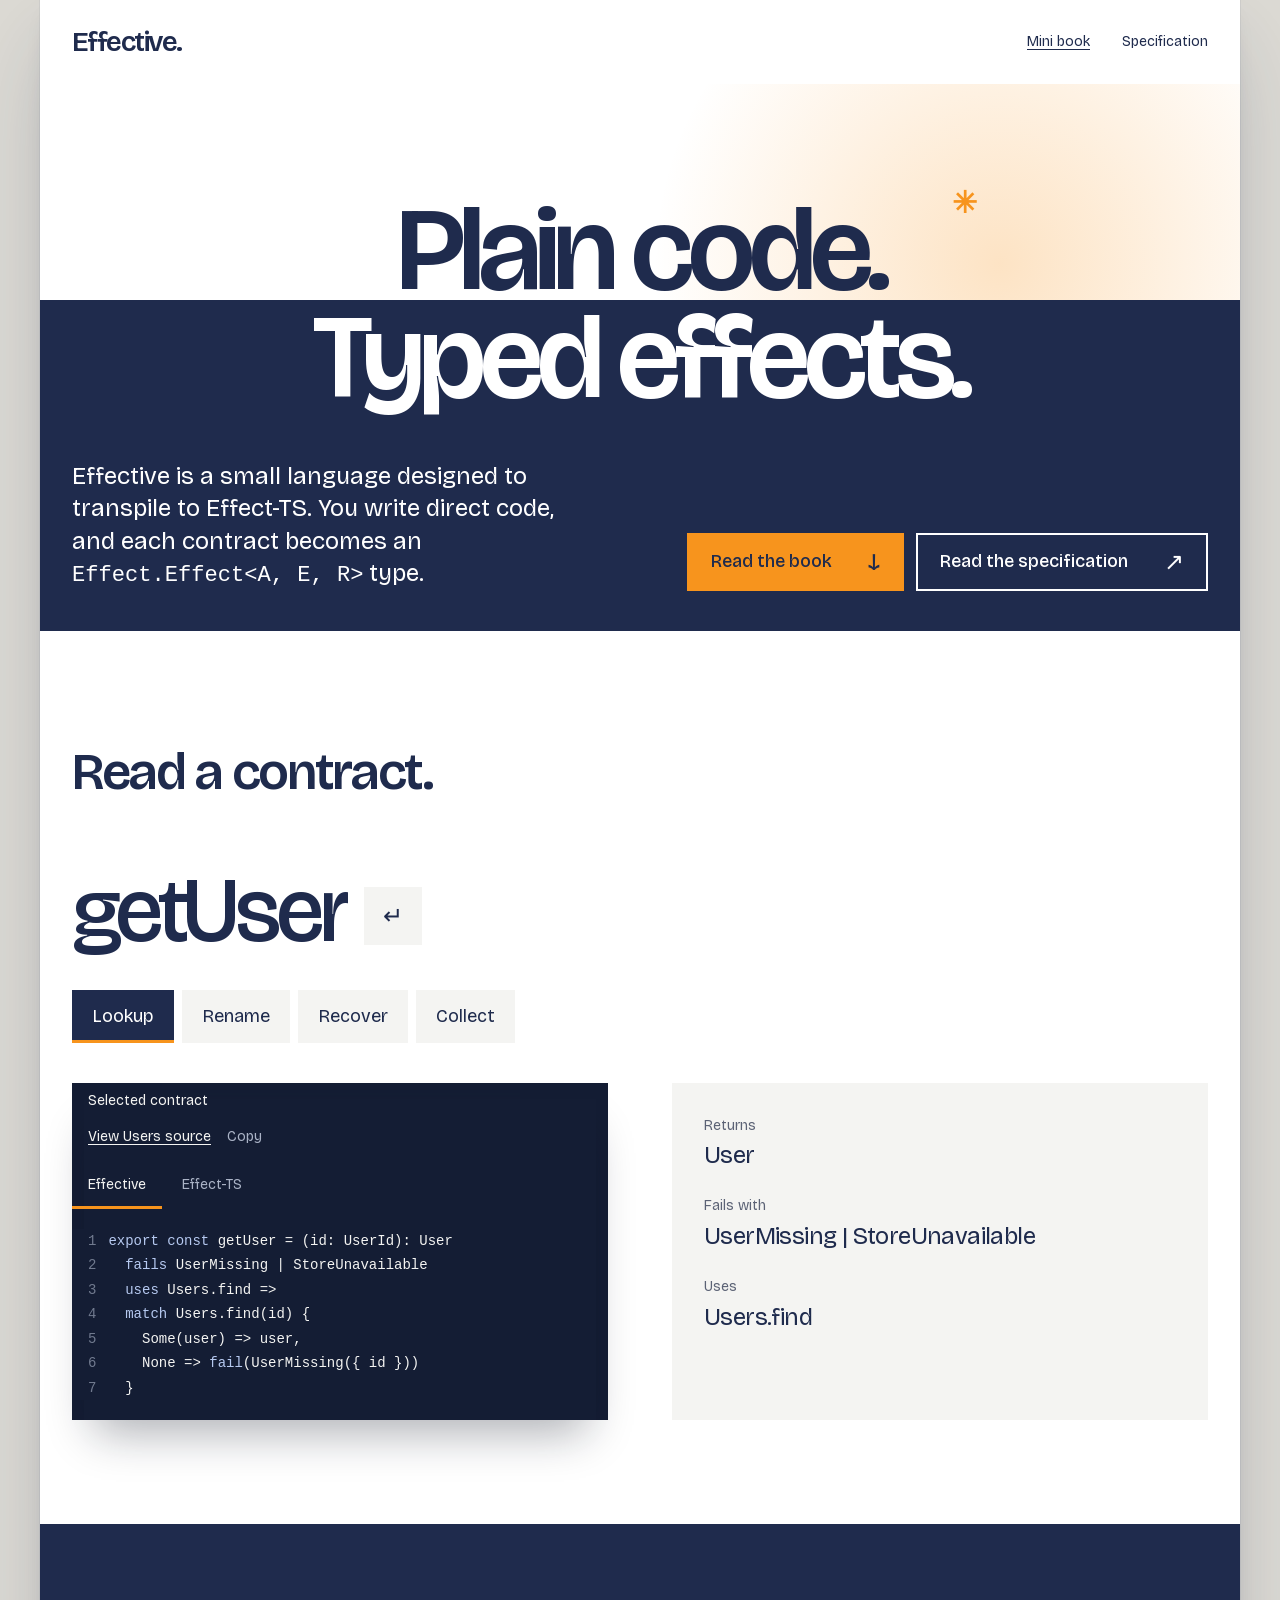
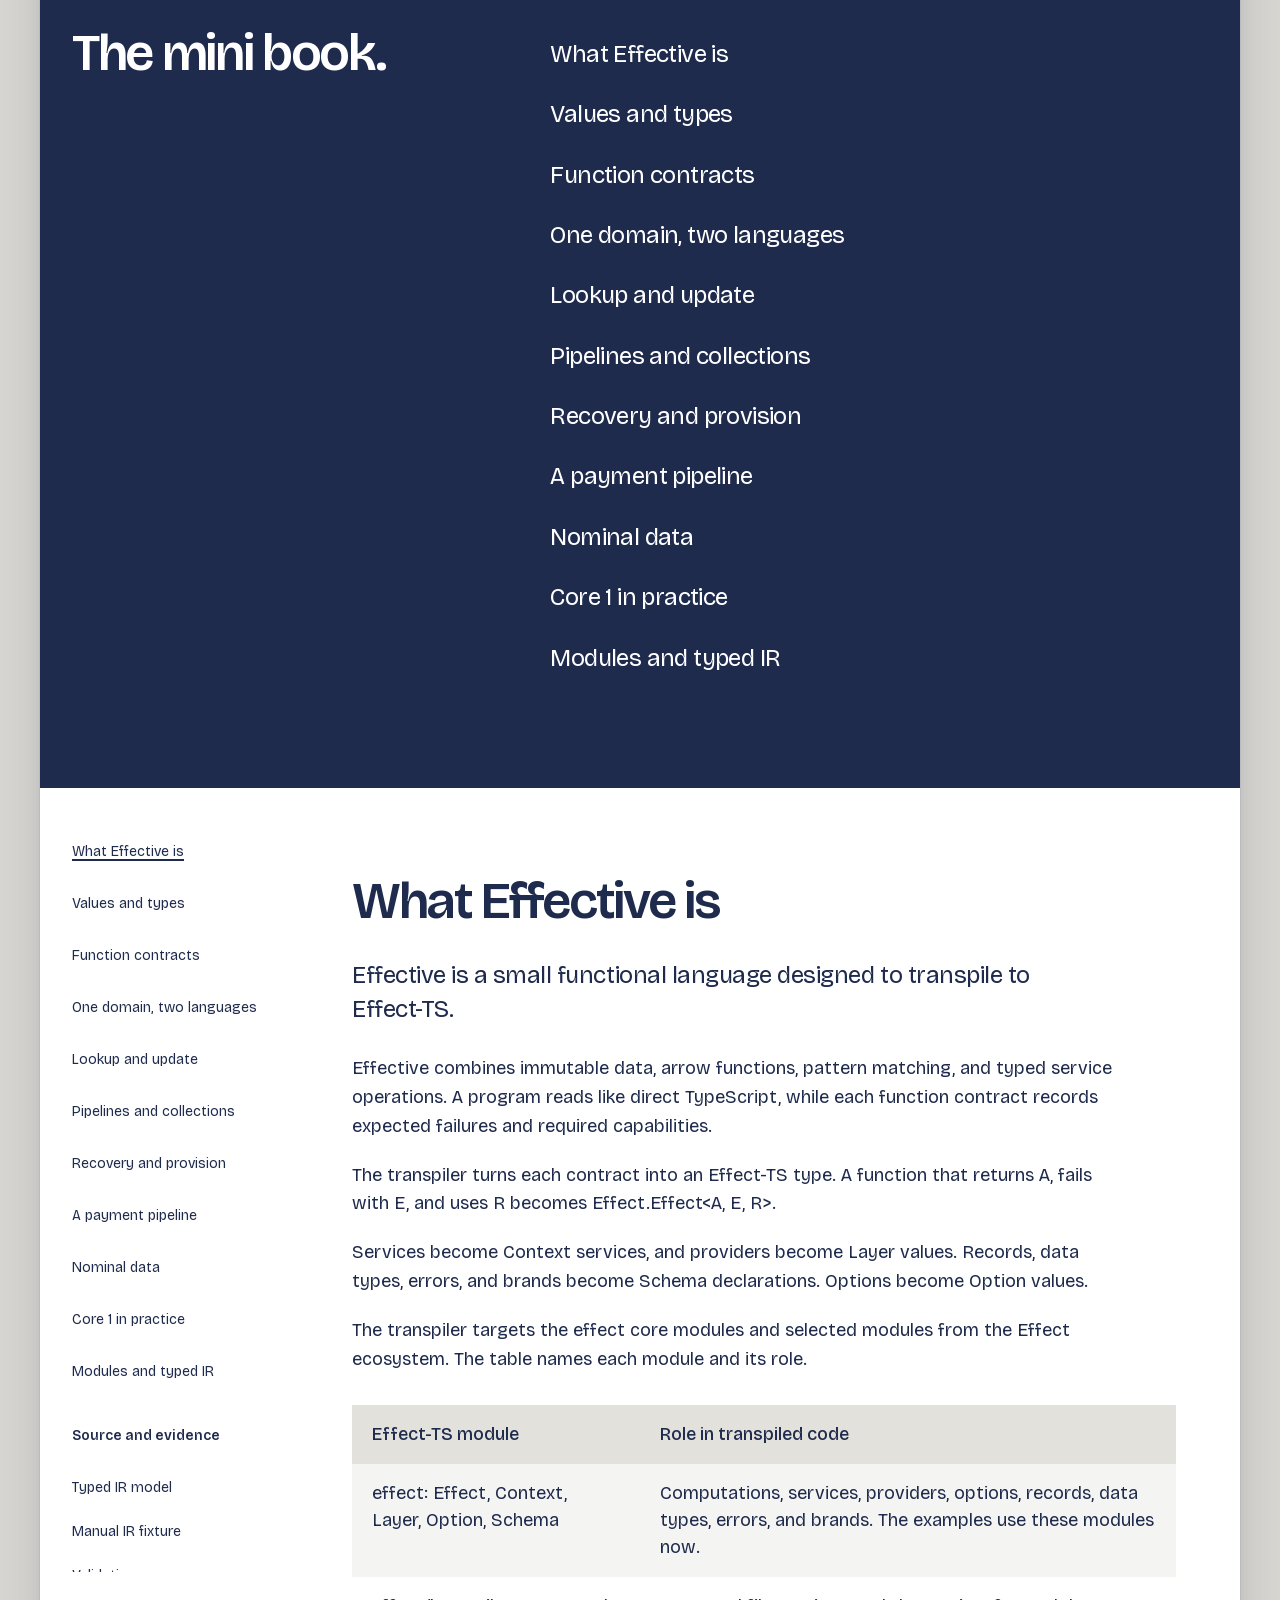
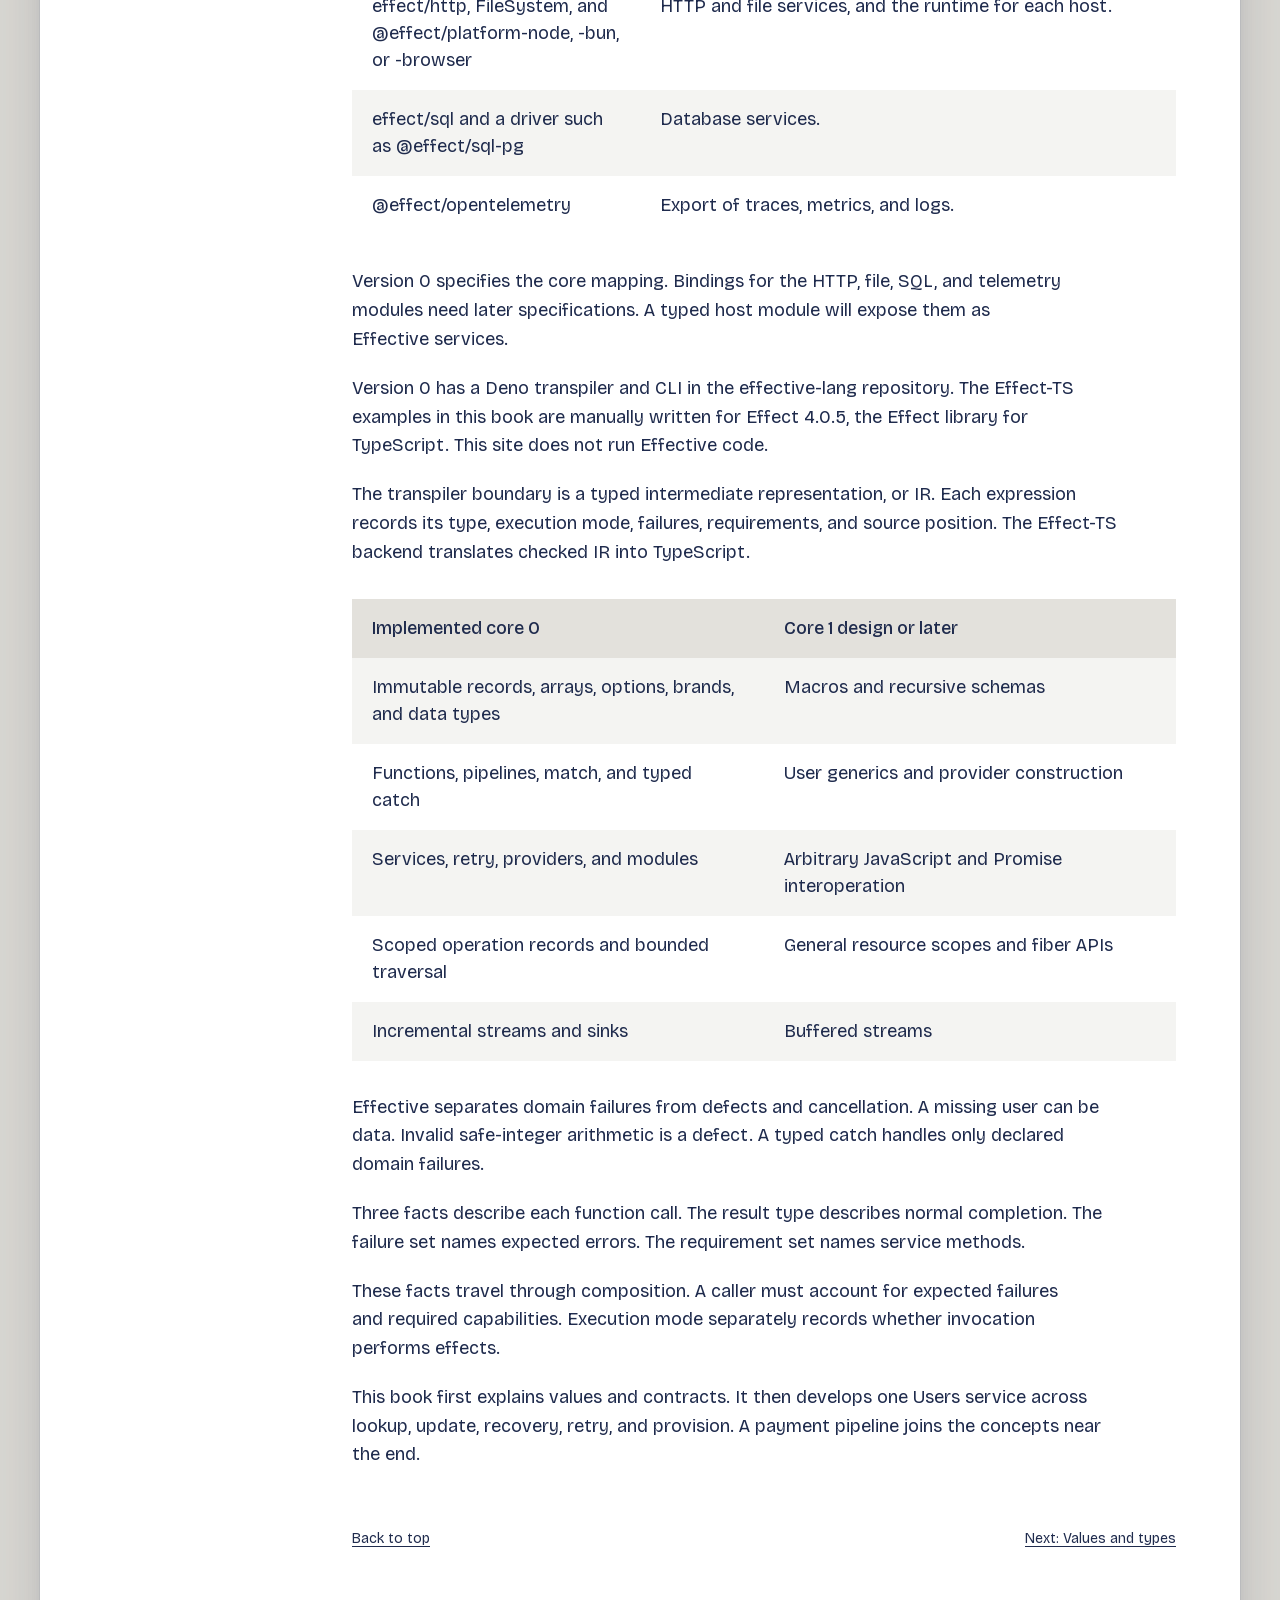
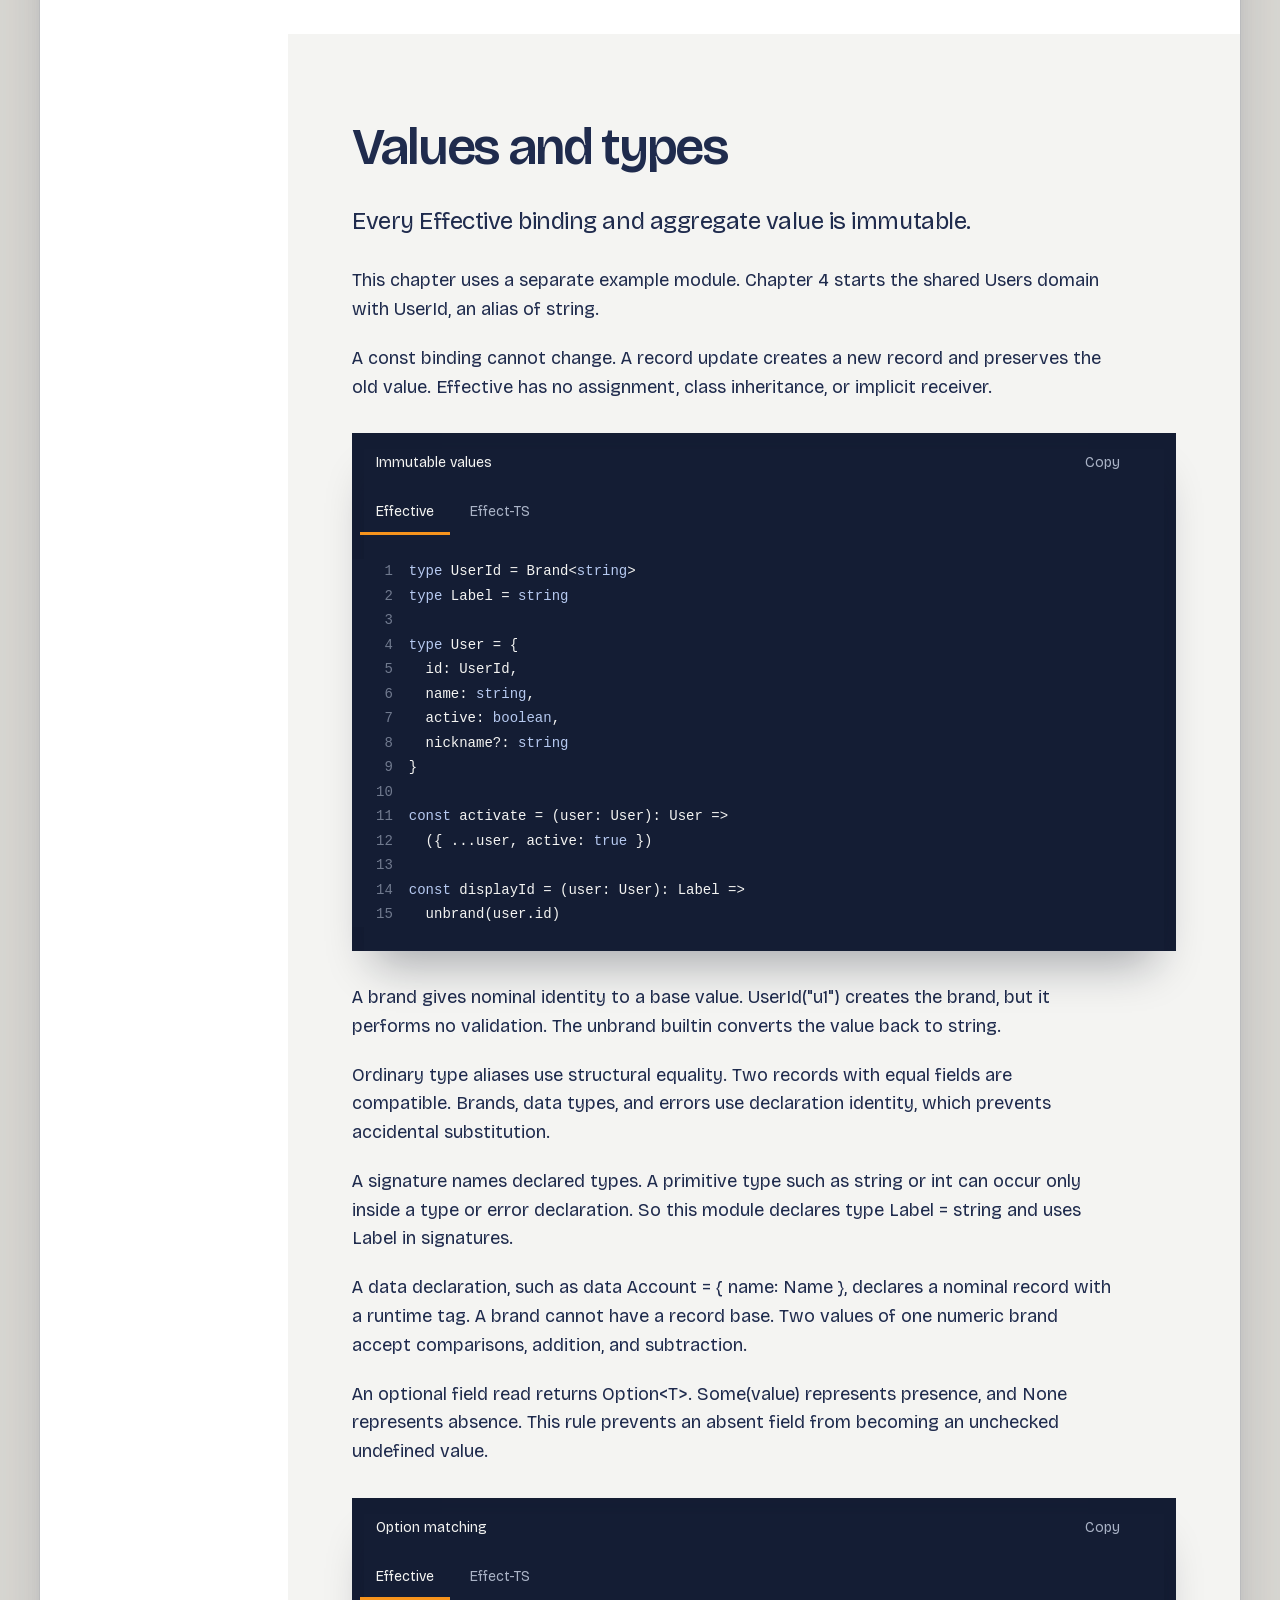
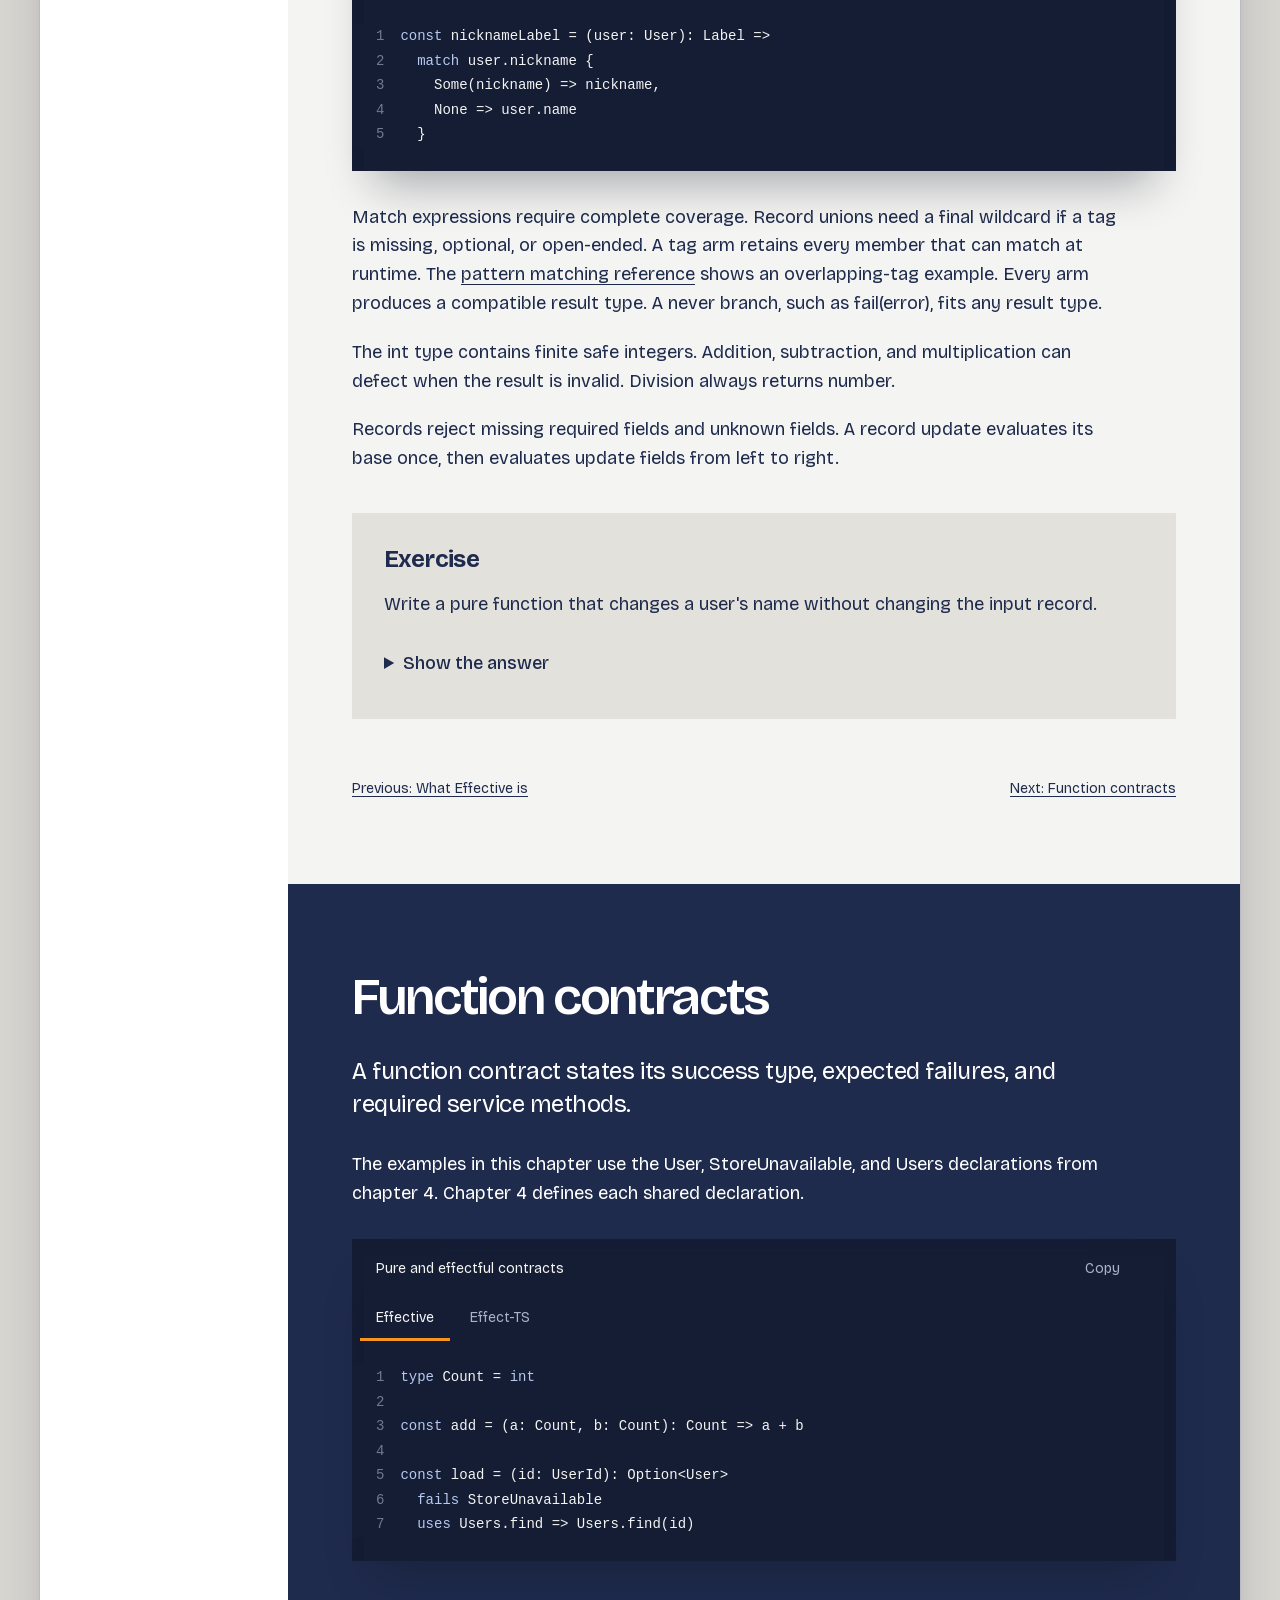
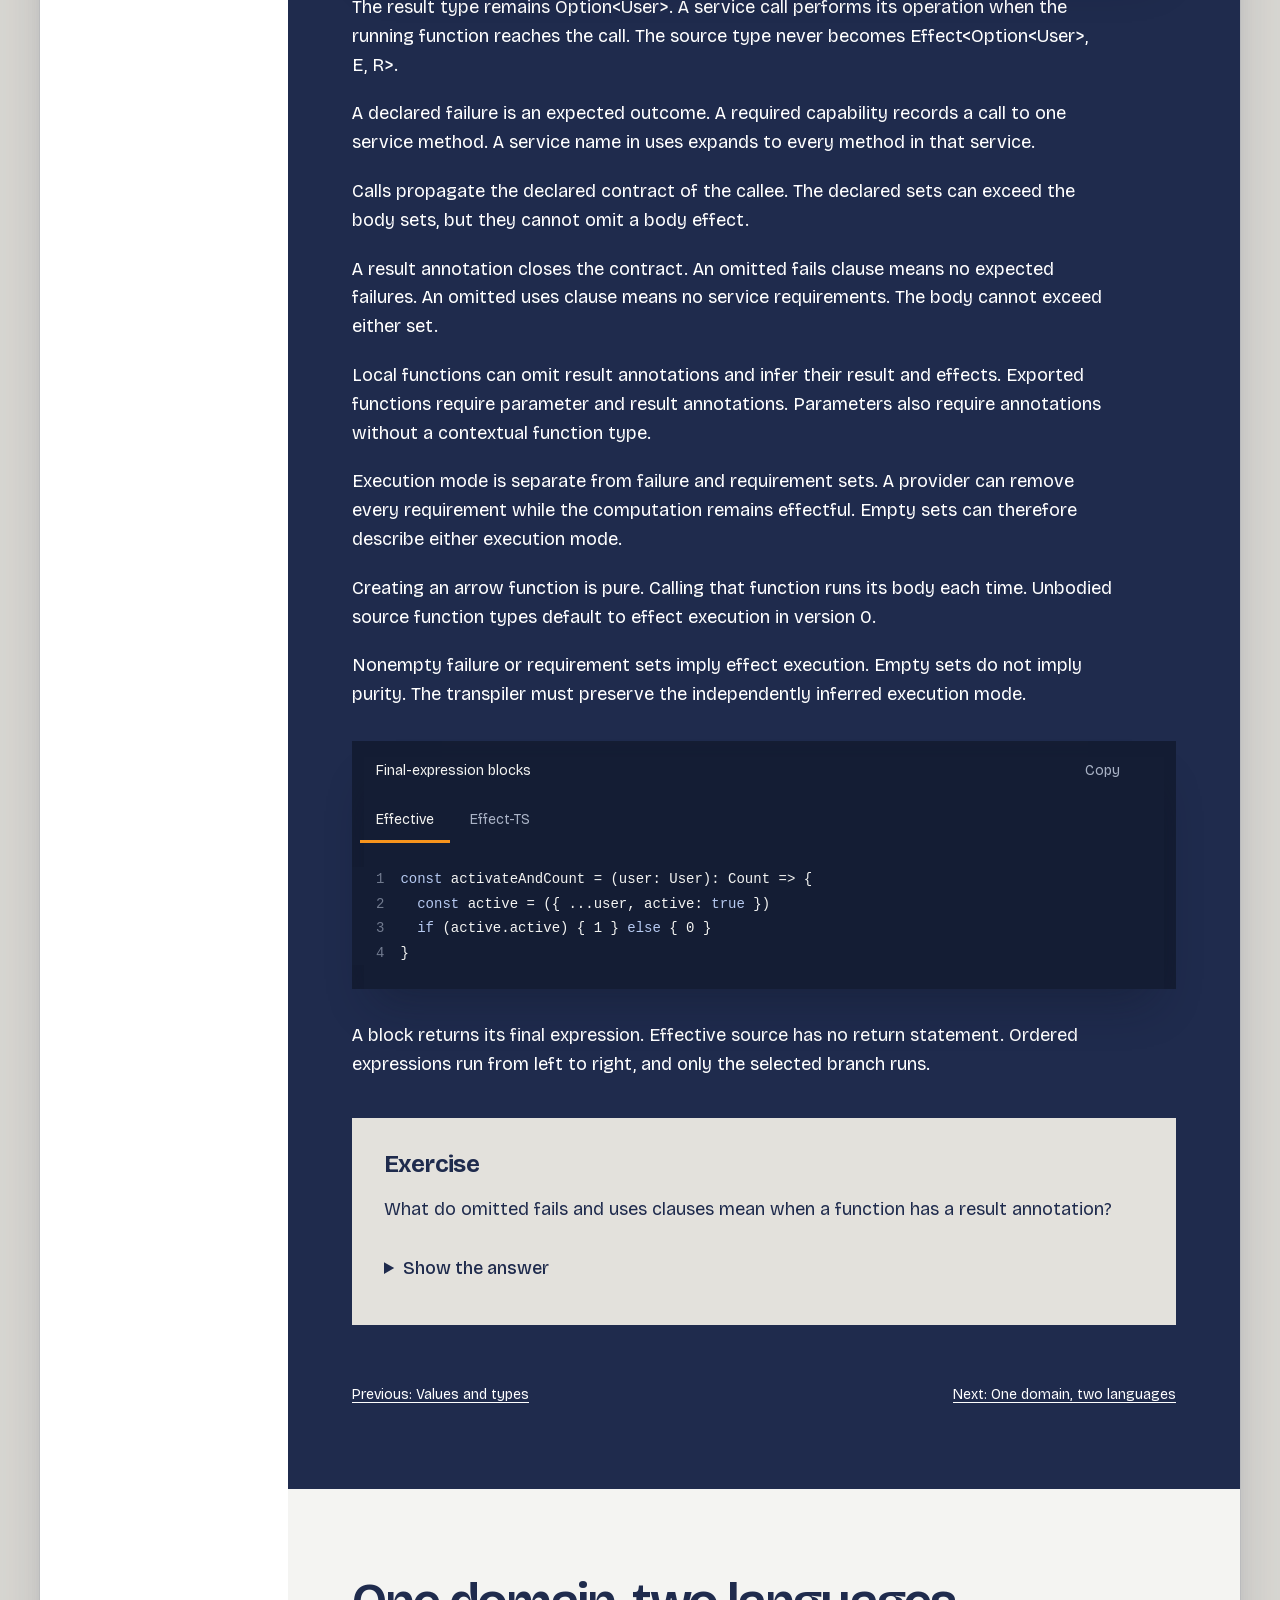
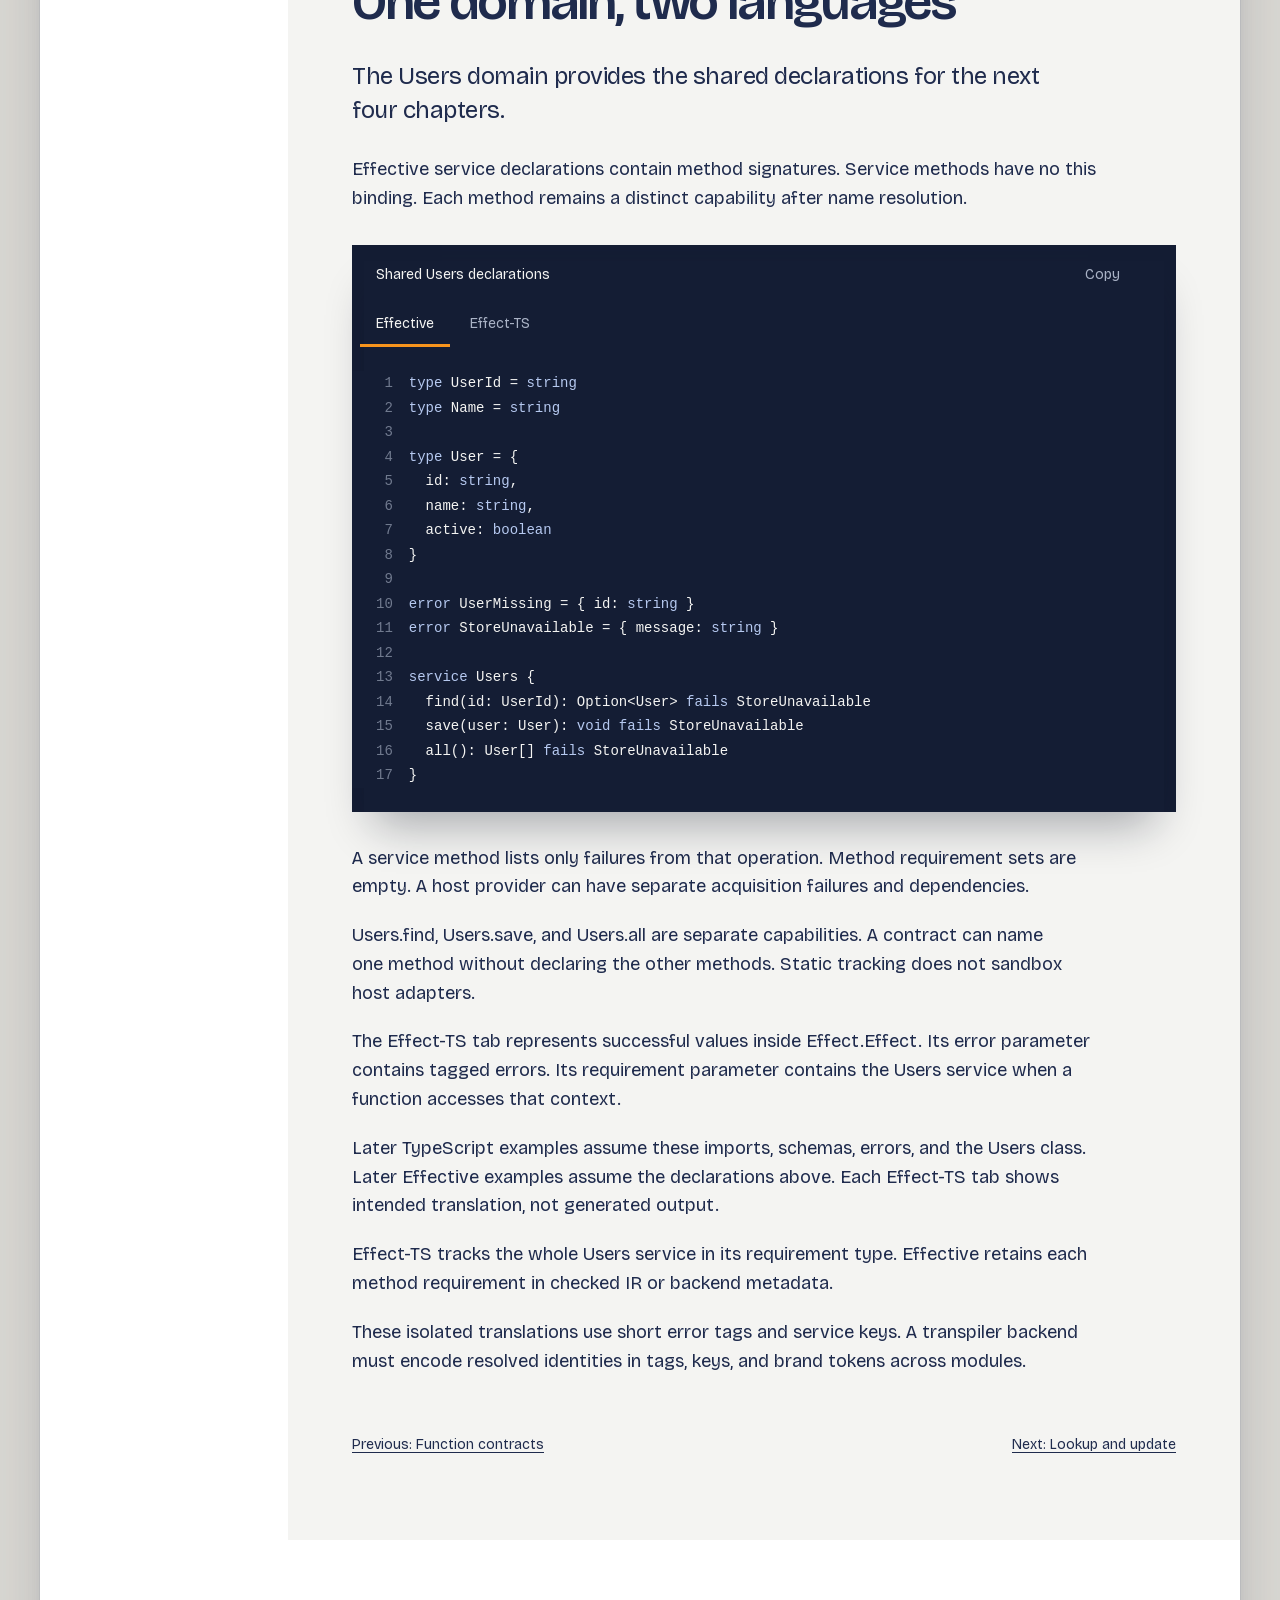
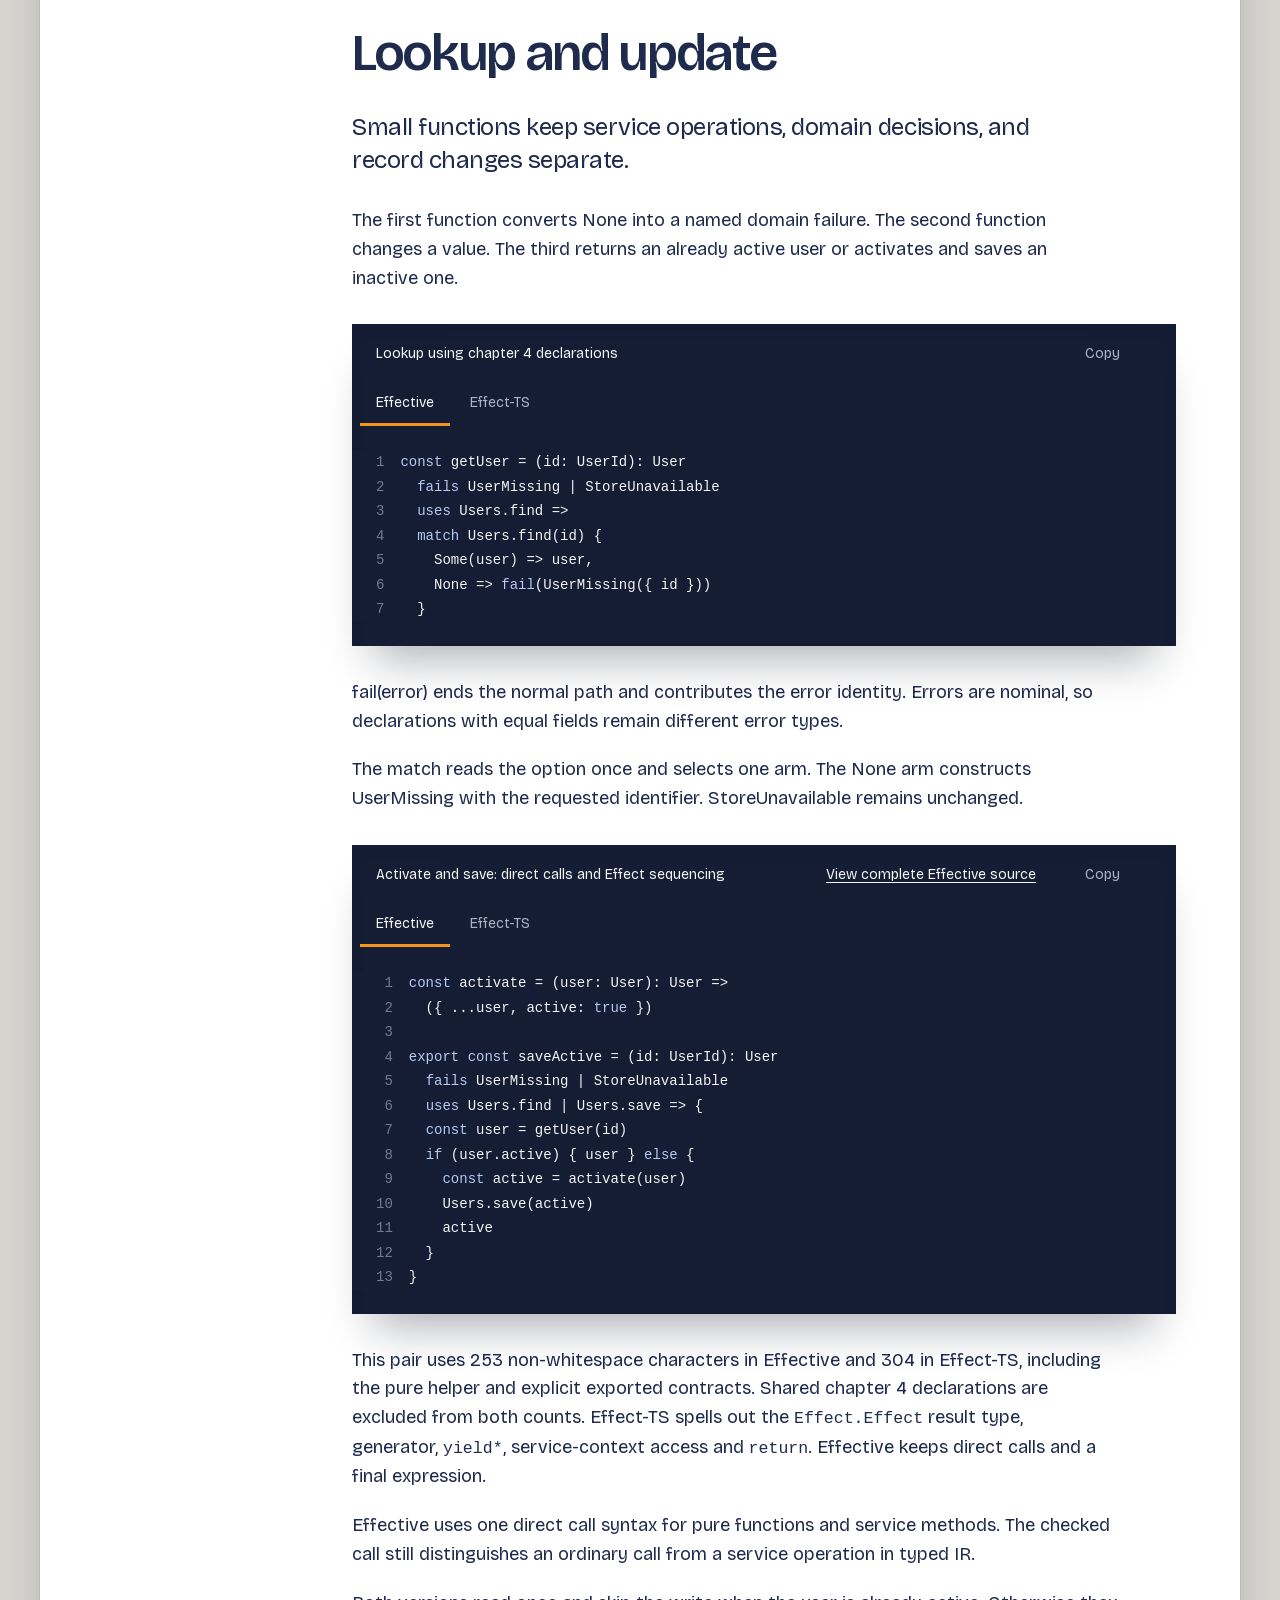
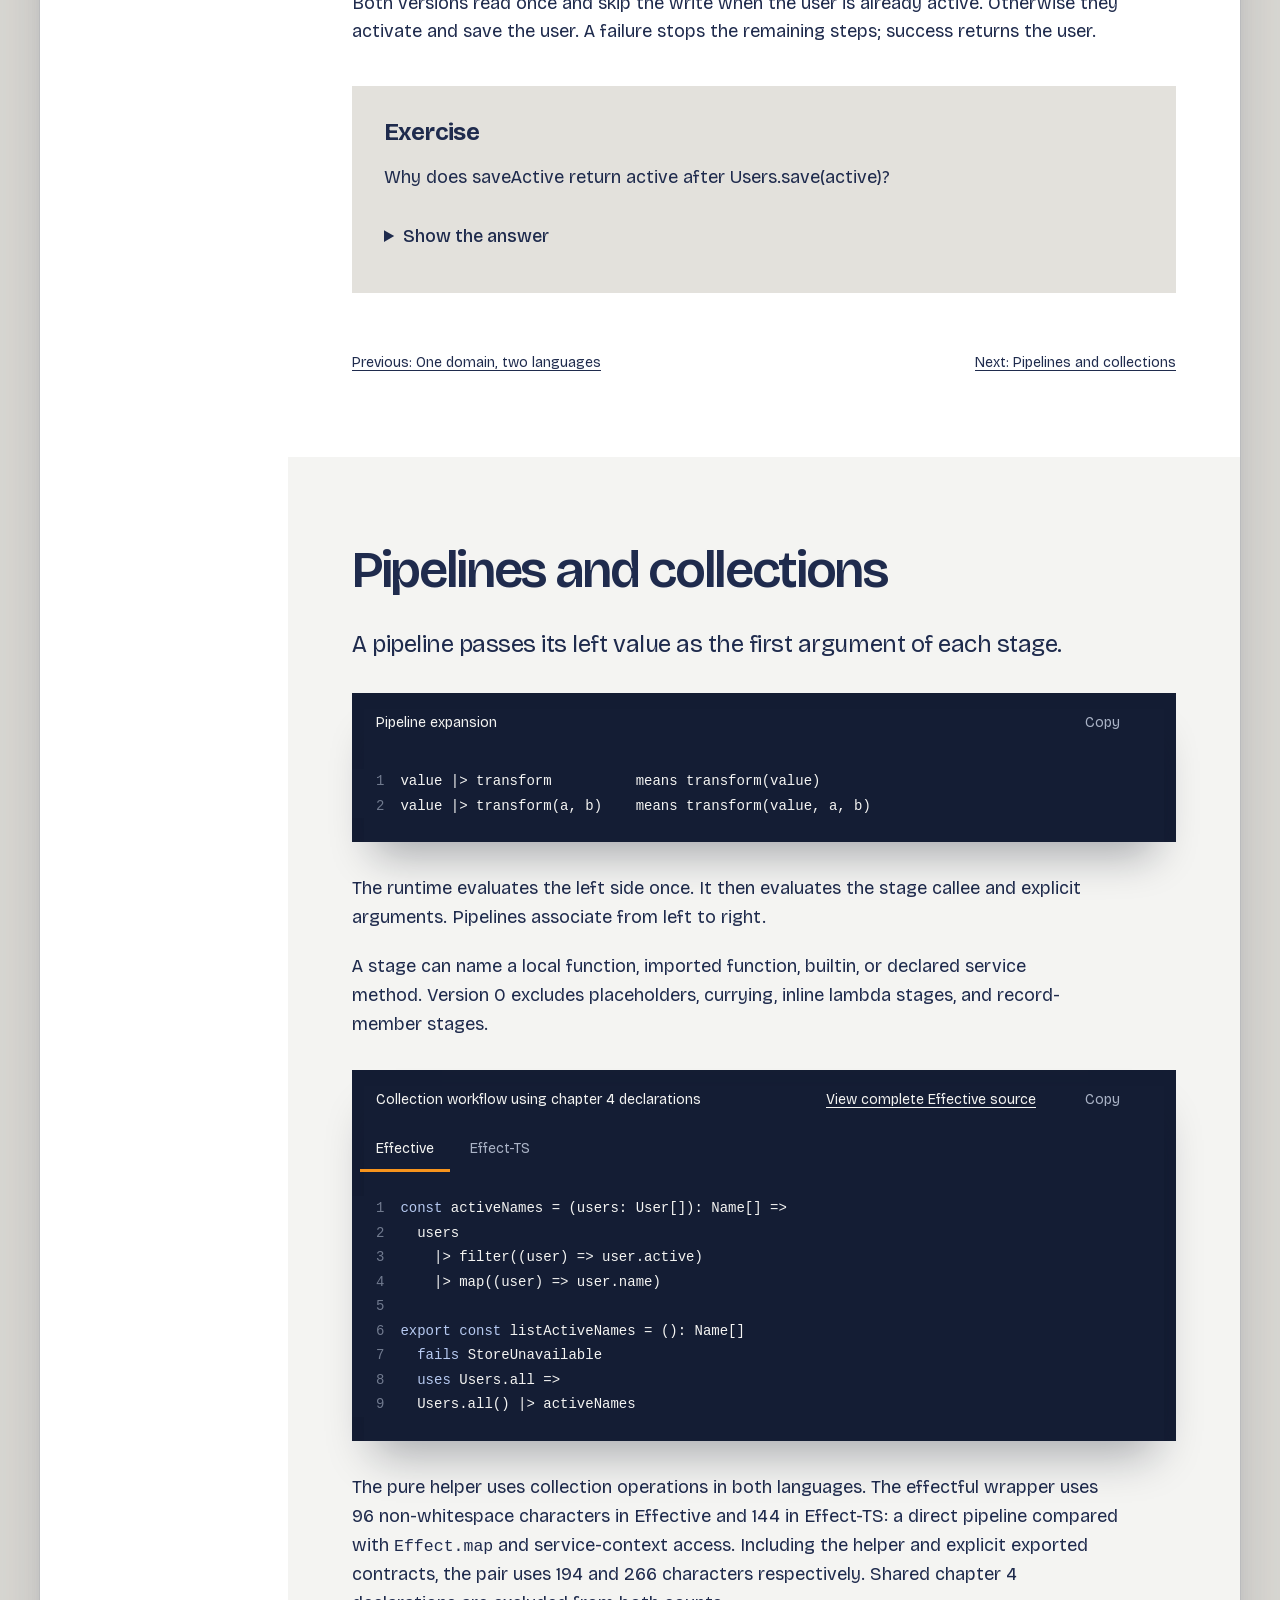
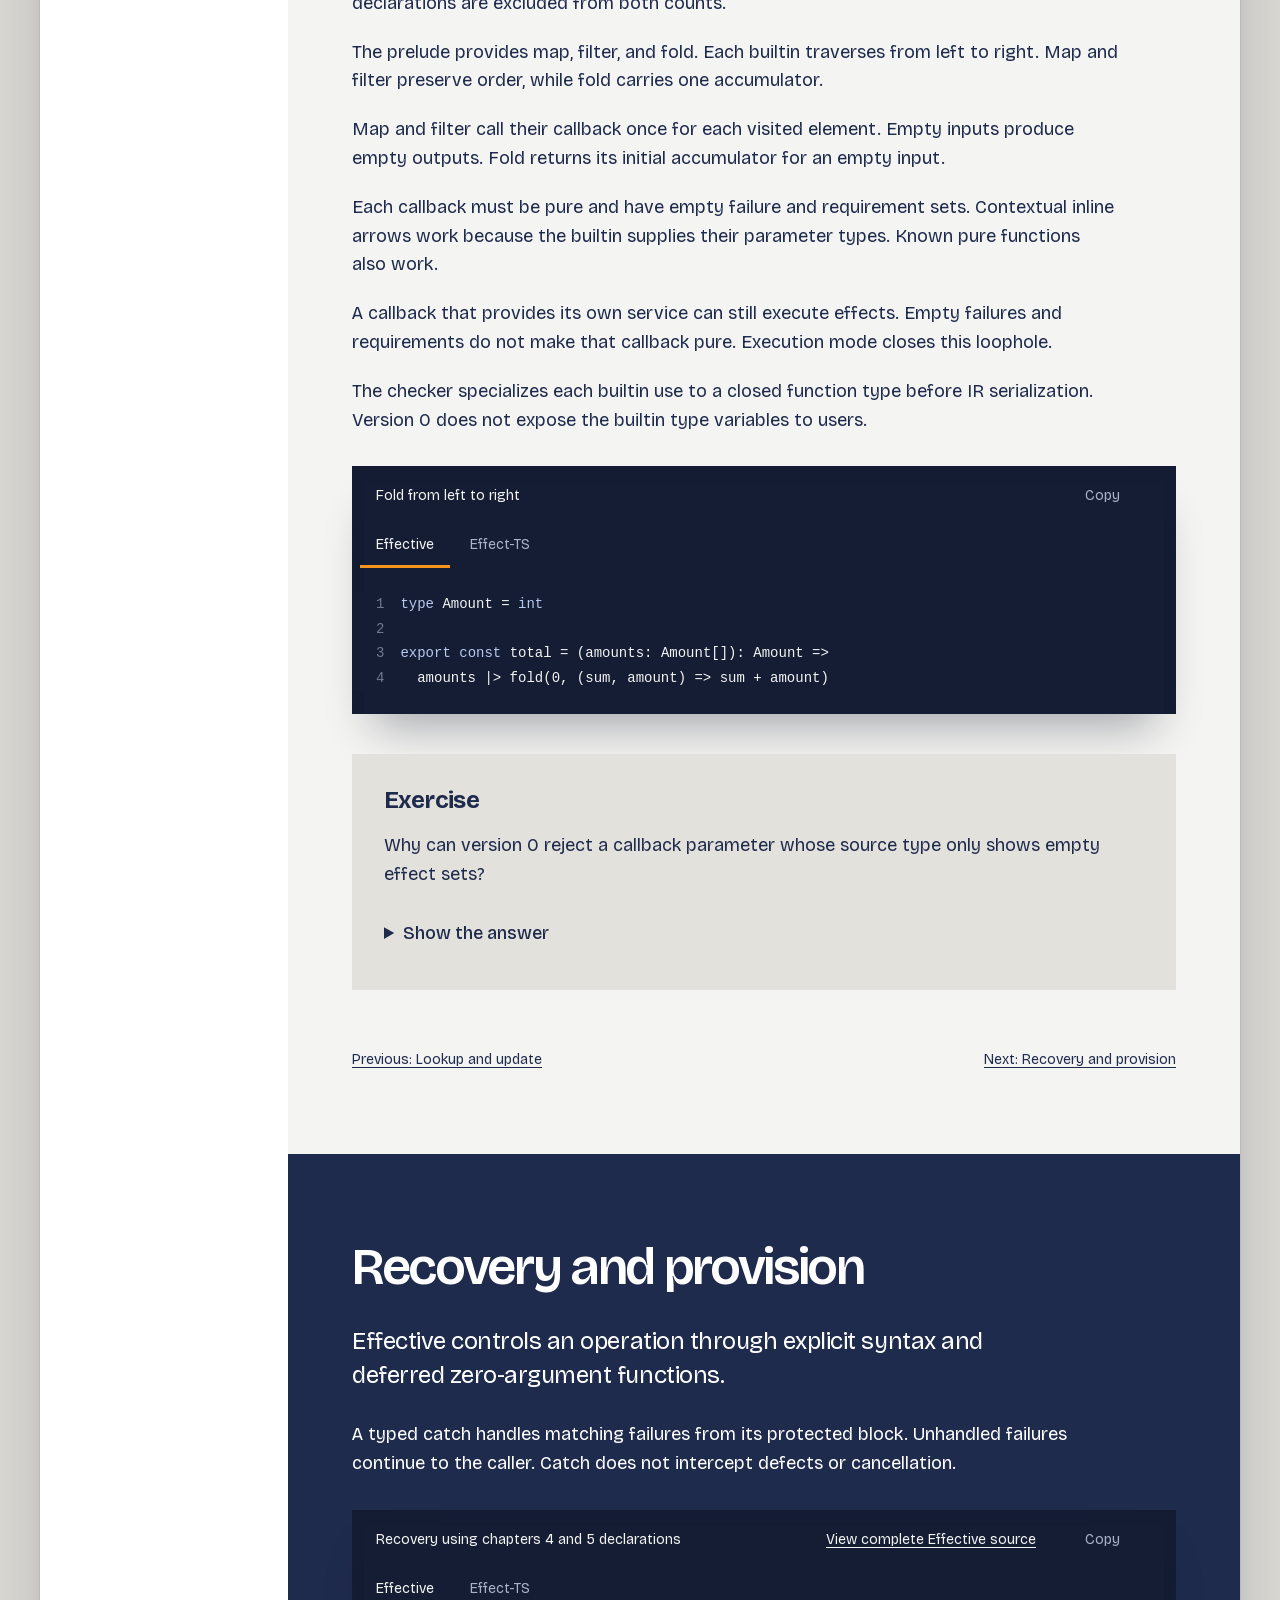
==== public/index.html @ ac832068 "Add the Nominal data chapter and the order lifecycle example The user asked for examples with nomina" ====
<!doctype html>
<html lang="en"><head><meta charset="utf-8"><meta name="viewport" content="width=device-width, initial-scale=1"><meta name="description" content="Effective is a small language designed to transpile to Effect-TS. Eleven chapters pair Effective source with its intended Effect-TS output."><title>Effective - Mini book</title><link rel="canonical" href="https://effective.timok.deno.net/"><meta property="og:site_name" content="Effective"><meta property="og:type" content="website"><meta property="og:title" content="Effective - Mini book"><meta property="og:description" content="Effective is a small language designed to transpile to Effect-TS. Eleven chapters pair Effective source with its intended Effect-TS output."><meta property="og:url" content="https://effective.timok.deno.net/"><meta property="og:image:width" content="1200"><meta property="og:image:height" content="630"><meta property="og:image:alt" content="Effective. Plain code. Typed effects. A small language designed to transpile to Effect-TS."><meta property="og:image" content="https://effective.timok.deno.net/og-image.png"><meta name="twitter:card" content="summary_large_image"><meta name="twitter:title" content="Effective - Mini book"><meta name="twitter:description" content="Effective is a small language designed to transpile to Effect-TS. Eleven chapters pair Effective source with its intended Effect-TS output."><meta name="twitter:image" content="https://effective.timok.deno.net/og-image.png"><meta name="twitter:image:alt" content="Effective. Plain code. Typed effects. A small language designed to transpile to Effect-TS."><script type="application/ld+json">{"@context":"https://schema.org","@graph":[{"@type":"WebSite","@id":"https://effective.timok.deno.net/#website","name":"Effective","url":"https://effective.timok.deno.net/","description":"Effective is a small language designed to transpile to Effect-TS. Eleven chapters pair Effective source with its intended Effect-TS output.","inLanguage":"en"},{"@type":"TechArticle","@id":"https://effective.timok.deno.net/#book","headline":"Effective mini book","name":"Effective - Mini book","description":"Effective is a small language designed to transpile to Effect-TS. Eleven chapters pair Effective source with its intended Effect-TS output.","url":"https://effective.timok.deno.net/","image":"https://effective.timok.deno.net/og-image.png","inLanguage":"en","isPartOf":{"@id":"https://effective.timok.deno.net/#website"}}]}</script><link rel="icon" href="data:,"><link rel="stylesheet" href="site.css?v=0.6.3"><script src="site.js?v=0.6.3" defer></script></head>
<body id="top" class="book-page"><a class="skip" href="#content">Skip to content</a>
<header class="topbar"><a class="brand" href="index.html">Effective<span class="brand-period" aria-hidden="true">.</span></a><nav class="toplinks" aria-label="Documents"><a href="index.html" aria-current="page">Mini book</a><a href="effective-spec.html">Specification</a></nav></header>
<main id="site-content"><section class="hero" aria-labelledby="hero-heading"><div class="hero-type"><h1 id="hero-heading"><span>Plain code.</span><span>Typed effects.</span><i class="hero-spark" aria-hidden="true">✳︎</i></h1></div><div class="hero-bottom"><p class="subtitle">Effective is a small language designed to transpile to Effect-TS. You write direct code, and each contract becomes an <code>Effect.Effect&lt;A, E, R&gt;</code> type.</p><div class="hero-actions"><a class="button primary-action" href="#orientation">Read the book <span aria-hidden="true">↓</span></a><a class="button secondary-action" href="effective-spec.html">Read the specification <span aria-hidden="true">↗</span></a></div></div></section><section class="showcase" id="contracts-explorer" aria-labelledby="explorer-heading"><h2 id="explorer-heading">Read a contract.</h2><form data-contract-explorer><div class="contract-controls" hidden><label class="visually-hidden" for="contract-function">Function name</label><div class="function-input"><input id="contract-function" name="function" value="getUser" list="function-names" autocomplete="off" spellcheck="false" aria-describedby="contract-message"><button type="submit" aria-label="Show function contract">↵</button></div><datalist id="function-names"><option value="getUser"></option><option value="rename"></option><option value="displayName"></option><option value="activeNames"></option></datalist><div class="function-choices" aria-label="Example functions"><button type="button" data-function="getUser" aria-pressed="true">Lookup</button><button type="button" data-function="rename" aria-pressed="false">Rename</button><button type="button" data-function="displayName" aria-pressed="false">Recover</button><button type="button" data-function="activeNames" aria-pressed="false">Collect</button></div></div><div class="contract-result"><span class="contract-signal" aria-hidden="true"></span><figure class="code contract-source" data-ui data-tabs data-check="explorer-getUser" data-check-requires="users-declarations"><figcaption>Selected contract <a href="effective-examples/users.eff">View Users source</a></figcaption><div class="code-panel" data-tab="Effective"><pre id="contract-source" tabindex="0"><code class="language-effective">export const getUser = (id: UserId): User
  fails UserMissing | StoreUnavailable
  uses Users.find =&gt;
  match Users.find(id) {
    Some(user) =&gt; user,
    None =&gt; fail(UserMissing({ id }))
  }</code></pre></div><div class="code-panel" data-tab="Effect-TS" data-check-id="explorer-getUser"><pre id="contract-effect" tabindex="0"><code class="language-typescript">const getUser = (id: UserId): Effect.Effect&lt;
  User,
  UserMissing | StoreUnavailable,
  Users
&gt; =&gt;
  Effect.flatMap(
    Users.use((users) =&gt; users.find(id)),
    (found) =&gt; Option.match(found, {
      onNone: () =&gt; Effect.fail(new UserMissing({ id })),
      onSome: (user) =&gt; Effect.succeed(user)
    })
  )</code></pre></div></figure><div class="contract-reading" aria-live="polite" aria-atomic="true"><dl><div><dt>Returns</dt><dd id="contract-success">User</dd></div><div><dt>Fails with</dt><dd id="contract-failures">UserMissing | StoreUnavailable</dd></div><div><dt>Uses</dt><dd id="contract-uses">Users.find</dd></div></dl></div></div><p id="contract-message" role="status"></p></form></section><section class="book-index" id="book" aria-labelledby="book-heading"><h2 id="book-heading">The mini book.</h2><nav class="chapter-index" aria-label="Book chapters"><a href="#orientation">What Effective is</a><a href="#values">Values and types</a><a href="#contracts">Function contracts</a><a href="#users-foundation">One domain, two languages</a><a href="#lookup-update">Lookup and update</a><a href="#pipelines-collections">Pipelines and collections</a><a href="#control">Recovery and provision</a><a href="#payment">A payment pipeline</a><a href="#nominal-data">Nominal data</a><a href="#core1-showcase">Core 1 in practice</a><a href="#modules-reference">Modules and typed IR</a></nav></section><div class="layout" id="reader"><details class="contents-menu"><summary>Chapters</summary><nav class="contents mobile-contents" aria-label="Mobile contents"><ol><li><a href="#orientation">What Effective is</a></li><li><a href="#values">Values and types</a></li><li><a href="#contracts">Function contracts</a></li><li><a href="#users-foundation">One domain, two languages</a></li><li><a href="#lookup-update">Lookup and update</a></li><li><a href="#pipelines-collections">Pipelines and collections</a></li><li><a href="#control">Recovery and provision</a></li><li><a href="#payment">A payment pipeline</a></li><li><a href="#nominal-data">Nominal data</a></li><li><a href="#core1-showcase">Core 1 in practice</a></li><li><a href="#modules-reference">Modules and typed IR</a></li></ol><p class="contents-title resources-title">Source and evidence</p><a class="resource" href="typed-ir.ts">Typed IR model</a><a class="resource" href="log.ir.json">Manual IR fixture</a><a class="resource" href="effective-validation.txt">Validation scope</a><a class="resource" href="effective-examples/users.eff">Users example</a><a class="resource" href="effective-examples/pay.eff">Payment example</a><a class="resource" href="effective-examples/core1.eff">Core 1 example</a><a class="resource" href="effective-examples/main.eff">Application boundary</a></nav></details><nav class="contents" aria-label="Contents"><ol><li><a href="#orientation">What Effective is</a></li><li><a href="#values">Values and types</a></li><li><a href="#contracts">Function contracts</a></li><li><a href="#users-foundation">One domain, two languages</a></li><li><a href="#lookup-update">Lookup and update</a></li><li><a href="#pipelines-collections">Pipelines and collections</a></li><li><a href="#control">Recovery and provision</a></li><li><a href="#payment">A payment pipeline</a></li><li><a href="#nominal-data">Nominal data</a></li><li><a href="#core1-showcase">Core 1 in practice</a></li><li><a href="#modules-reference">Modules and typed IR</a></li></ol><p class="contents-title resources-title">Source and evidence</p><a class="resource" href="typed-ir.ts">Typed IR model</a><a class="resource" href="log.ir.json">Manual IR fixture</a><a class="resource" href="effective-validation.txt">Validation scope</a><a class="resource" href="effective-examples/users.eff">Users example</a><a class="resource" href="effective-examples/pay.eff">Payment example</a><a class="resource" href="effective-examples/core1.eff">Core 1 example</a><a class="resource" href="effective-examples/main.eff">Application boundary</a></nav>
<article class="main" id="content"><section class="section" id="orientation" aria-labelledby="heading-orientation"><h2 id="heading-orientation">What Effective is</h2><p class="lead">Effective is a small functional language designed to transpile to Effect-TS.</p><p>Effective combines immutable data, arrow functions, pattern matching, and typed service operations. A program reads like direct TypeScript, while each function contract records expected failures and required capabilities.</p>
<p>The transpiler turns each contract into an Effect-TS type. A function that returns A, fails with E, and uses R becomes Effect.Effect&lt;A, E, R&gt;.</p>
<p>Services become Context services, and providers become Layer values. Records, data types, errors, and brands become Schema declarations. Options become Option values.</p>
<p>The transpiler targets the effect core modules and selected modules from the Effect ecosystem. The table names each module and its role.</p>
<div class="table-wrap"><table><thead><tr><th scope="col">Effect-TS module</th><th scope="col">Role in transpiled code</th></tr></thead><tbody><tr><td>effect: Effect, Context, Layer, Option, Schema</td><td>Computations, services, providers, options, records, data types, errors, and brands. The examples use these modules now.</td></tr><tr><td>effect/http, FileSystem, and @effect/platform-node, -bun, or -browser</td><td>HTTP and file services, and the runtime for each host.</td></tr><tr><td>effect/sql and a driver such as @effect/sql-pg</td><td>Database services.</td></tr><tr><td>@effect/opentelemetry</td><td>Export of traces, metrics, and logs.</td></tr></tbody></table></div>
<p>Version 0 specifies the core mapping. Bindings for the HTTP, file, SQL, and telemetry modules need later specifications. A typed host module will expose them as Effective services.</p>
<p>Version 0 has a Deno transpiler and CLI in the effective-lang repository. The Effect-TS examples in this book are manually written for Effect 4.0.5, the Effect library for TypeScript. This site does not run Effective code.</p>
<p>The transpiler boundary is a typed intermediate representation, or IR. Each expression records its type, execution mode, failures, requirements, and source position. The Effect-TS backend translates checked IR into TypeScript.</p>
<div class="table-wrap"><table class="peers"><thead><tr><th scope="col">Implemented core 0</th><th scope="col">Core 1 design or later</th></tr></thead><tbody><tr><td>Immutable records, arrays, options, brands, and data types</td><td>Macros and recursive schemas</td></tr><tr><td>Functions, pipelines, match, and typed catch</td><td>User generics and provider construction</td></tr><tr><td>Services, retry, providers, and modules</td><td>Arbitrary JavaScript and Promise interoperation</td></tr><tr><td>Scoped operation records and bounded traversal</td><td>General resource scopes and fiber APIs</td></tr><tr><td>Incremental streams and sinks</td><td>Buffered streams</td></tr></tbody></table></div>
<p>Effective separates domain failures from defects and cancellation. A missing user can be data. Invalid safe-integer arithmetic is a defect. A typed catch handles only declared domain failures.</p>
<p>Three facts describe each function call. The result type describes normal completion. The failure set names expected errors. The requirement set names service methods.</p>
<p>These facts travel through composition. A caller must account for expected failures and required capabilities. Execution mode separately records whether invocation performs effects.</p>
<p>This book first explains values and contracts. It then develops one Users service across lookup, update, recovery, retry, and provision. A payment pipeline joins the concepts near the end.</p><nav class="section-nav" aria-label="Navigation for section 1"><a href="#top">Back to top</a><a href="#values">Next: Values and types</a></nav></section><section class="section" id="values" aria-labelledby="heading-values"><h2 id="heading-values">Values and types</h2><p class="lead">Every Effective binding and aggregate value is immutable.</p><p>This chapter uses a separate example module. Chapter 4 starts the shared Users domain with UserId, an alias of string.</p>
<p>A const binding cannot change. A record update creates a new record and preserves the old value. Effective has no assignment, class inheritance, or implicit receiver.</p>
<figure data-ui class="code" data-tabs data-check="book-values"><figcaption>Immutable values</figcaption><div class="code-panel" data-tab="Effective"><pre tabindex="0"><code class="language-effective">type UserId = Brand&lt;string&gt;
type Label = string

type User = {
  id: UserId,
  name: string,
  active: boolean,
  nickname?: string
}

const activate = (user: User): User =&gt;
  ({ ...user, active: true })

const displayId = (user: User): Label =&gt;
  unbrand(user.id)</code></pre></div><div class="code-panel" data-tab="Effect-TS" data-check-id="book-values"><pre tabindex="0"><code class="language-typescript">import { Schema } from &quot;effect&quot;

const UserId = Schema.String.pipe(Schema.brand(&quot;UserId&quot;))
type UserId = typeof UserId.Type

type Label = string

const User = Schema.Struct({
  id: UserId,
  name: Schema.String,
  active: Schema.Boolean,
  nickname: Schema.optionalKey(Schema.String)
})
type User = typeof User.Type

const activate = (user: User): User =&gt;
  ({ ...user, active: true })

const displayId = (user: User): Label =&gt;
  user.id</code></pre></div></figure>
<p>A brand gives nominal identity to a base value. UserId(&quot;u1&quot;) creates the brand, but it performs no validation. The unbrand builtin converts the value back to string.</p>
<p>Ordinary type aliases use structural equality. Two records with equal fields are compatible. Brands, data types, and errors use declaration identity, which prevents accidental substitution.</p>
<p>A signature names declared types. A primitive type such as string or int can occur only inside a type or error declaration. So this module declares type Label = string and uses Label in signatures.</p>
<p>A data declaration, such as data Account = { name: Name }, declares a nominal record with a runtime tag. A brand cannot have a record base. Two values of one numeric brand accept comparisons, addition, and subtraction.</p>
<p>An optional field read returns Option&lt;T&gt;. Some(value) represents presence, and None represents absence. This rule prevents an absent field from becoming an unchecked undefined value.</p>
<figure data-ui class="code" data-tabs data-check="book-option" data-check-requires="book-values"><figcaption>Option matching</figcaption><div class="code-panel" data-tab="Effective"><pre tabindex="0"><code class="language-effective">const nicknameLabel = (user: User): Label =&gt;
  match user.nickname {
    Some(nickname) =&gt; nickname,
    None =&gt; user.name
  }</code></pre></div><div class="code-panel" data-tab="Effect-TS"><pre tabindex="0"><code class="language-typescript">import { Option } from &quot;effect&quot;

const nicknameLabel = (user: User): Label =&gt;
  Option.match(Option.fromUndefinedOr(user.nickname), {
    onNone: () =&gt; user.name,
    onSome: (nickname) =&gt; nickname
  })</code></pre></div></figure>
<p>Match expressions require complete coverage. Record unions need a final wildcard if a tag is missing, optional, or open-ended. A tag arm retains every member that can match at runtime. The <a href="effective-spec.html#matching">pattern matching reference</a> shows an overlapping-tag example. Every arm produces a compatible result type. A never branch, such as fail(error), fits any result type.</p>
<p>The int type contains finite safe integers. Addition, subtraction, and multiplication can defect when the result is invalid. Division always returns number.</p>
<p>Records reject missing required fields and unknown fields. A record update evaluates its base once, then evaluates update fields from left to right.</p>
<aside class="exercise"><h3>Exercise</h3><p>Write a pure function that changes a user&#x27;s name without changing the input record.</p><details><summary>Show the answer</summary><pre><code>type Name = string

const rename = (user: User, name: Name): User =&gt; ({ ...user, name })</code></pre></details></aside><nav class="section-nav" aria-label="Navigation for section 2"><a href="#orientation">Previous: What Effective is</a><a href="#contracts">Next: Function contracts</a></nav></section><section class="section" id="contracts" aria-labelledby="heading-contracts"><h2 id="heading-contracts">Function contracts</h2><p class="lead">A function contract states its success type, expected failures, and required service methods.</p><p>The examples in this chapter use the User, StoreUnavailable, and Users declarations from chapter 4. Chapter 4 defines each shared declaration.</p>
<figure data-ui class="code" data-tabs data-check="book-contracts" data-check-requires="users-declarations"><figcaption>Pure and effectful contracts</figcaption><div class="code-panel" data-tab="Effective"><pre tabindex="0"><code class="language-effective">type Count = int

const add = (a: Count, b: Count): Count =&gt; a + b

const load = (id: UserId): Option&lt;User&gt;
  fails StoreUnavailable
  uses Users.find =&gt; Users.find(id)</code></pre></div><div class="code-panel" data-tab="Effect-TS" data-check-id="book-contracts"><pre tabindex="0"><code class="language-typescript">type Count = number

const add = (a: Count, b: Count): Count =&gt; a + b

const load = (id: UserId): Effect.Effect&lt;
  Option.Option&lt;User&gt;,
  StoreUnavailable,
  Users
&gt; =&gt; Users.use((users) =&gt; users.find(id))</code></pre></div></figure>
<p>The result type remains Option&lt;User&gt;. A service call performs its operation when the running function reaches the call. The source type never becomes Effect&lt;Option&lt;User&gt;, E, R&gt;.</p>
<p>A declared failure is an expected outcome. A required capability records a call to one service method. A service name in uses expands to every method in that service.</p>
<p>Calls propagate the declared contract of the callee. The declared sets can exceed the body sets, but they cannot omit a body effect.</p>
<p>A result annotation closes the contract. An omitted fails clause means no expected failures. An omitted uses clause means no service requirements. The body cannot exceed either set.</p>
<p>Local functions can omit result annotations and infer their result and effects. Exported functions require parameter and result annotations. Parameters also require annotations without a contextual function type.</p>
<p>Execution mode is separate from failure and requirement sets. A provider can remove every requirement while the computation remains effectful. Empty sets can therefore describe either execution mode.</p>
<p>Creating an arrow function is pure. Calling that function runs its body each time. Unbodied source function types default to effect execution in version 0.</p>
<p>Nonempty failure or requirement sets imply effect execution. Empty sets do not imply purity. The transpiler must preserve the independently inferred execution mode.</p>
<figure data-ui class="code" data-tabs data-check="book-blocks" data-check-requires="users-declarations book-contracts"><figcaption>Final-expression blocks</figcaption><div class="code-panel" data-tab="Effective"><pre tabindex="0"><code class="language-effective">const activateAndCount = (user: User): Count =&gt; {
  const active = ({ ...user, active: true })
  if (active.active) { 1 } else { 0 }
}</code></pre></div><div class="code-panel" data-tab="Effect-TS"><pre tabindex="0"><code class="language-typescript">const activateAndCount = (user: User): Count =&gt; {
  const active = { ...user, active: true }
  return active.active ? 1 : 0
}</code></pre></div></figure>
<p>A block returns its final expression. Effective source has no return statement. Ordered expressions run from left to right, and only the selected branch runs.</p>
<aside class="exercise"><h3>Exercise</h3><p>What do omitted fails and uses clauses mean when a function has a result annotation?</p><details><summary>Show the answer</summary><p>Both sets are empty. The body must handle failures and provide requirements before the function boundary.</p></details></aside><nav class="section-nav" aria-label="Navigation for section 3"><a href="#values">Previous: Values and types</a><a href="#users-foundation">Next: One domain, two languages</a></nav></section><section class="section" id="users-foundation" aria-labelledby="heading-users-foundation"><h2 id="heading-users-foundation">One domain, two languages</h2><p class="lead">The Users domain provides the shared declarations for the next four chapters.</p><p>Effective service declarations contain method signatures. Service methods have no this binding. Each method remains a distinct capability after name resolution.</p>
<figure data-ui class="code" data-tabs data-check="users"><figcaption>Shared Users declarations</figcaption><div class="code-panel" data-tab="Effective"><pre tabindex="0"><code class="language-effective">type UserId = string
type Name = string

type User = {
  id: string,
  name: string,
  active: boolean
}

error UserMissing = { id: string }
error StoreUnavailable = { message: string }

service Users {
  find(id: UserId): Option&lt;User&gt; fails StoreUnavailable
  save(user: User): void fails StoreUnavailable
  all(): User[] fails StoreUnavailable
}</code></pre></div><div class="code-panel" data-tab="Effect-TS" data-check-id="users-declarations"><pre tabindex="0"><code class="language-typescript">import { Context, Effect, Option, Schema } from &quot;effect&quot;

type UserId = string
type Name = string

const User = Schema.Struct({
  id: Schema.String,
  name: Schema.String,
  active: Schema.Boolean
})
type User = typeof User.Type

class UserMissing extends Schema.TaggedError&lt;UserMissing&gt;()(
  &quot;UserMissing&quot;,
  { id: Schema.String }
) {}

class StoreUnavailable extends Schema.TaggedError&lt;StoreUnavailable&gt;()(
  &quot;StoreUnavailable&quot;,
  { message: Schema.String }
) {}

class Users extends Context.Service&lt;Users, {
  readonly find: (id: UserId) =&gt; Effect.Effect&lt;
    Option.Option&lt;User&gt;,
    StoreUnavailable
  &gt;
  readonly save: (user: User) =&gt; Effect.Effect&lt;
    void,
    StoreUnavailable
  &gt;
  readonly all: () =&gt; Effect.Effect&lt;
    ReadonlyArray&lt;User&gt;,
    StoreUnavailable
  &gt;
}&gt;()(&quot;Users&quot;) {}</code></pre></div></figure>
<p>A service method lists only failures from that operation. Method requirement sets are empty. A host provider can have separate acquisition failures and dependencies.</p>
<p>Users.find, Users.save, and Users.all are separate capabilities. A contract can name one method without declaring the other methods. Static tracking does not sandbox host adapters.</p>
<p>The Effect-TS tab represents successful values inside Effect.Effect. Its error parameter contains tagged errors. Its requirement parameter contains the Users service when a function accesses that context.</p>
<p>Later TypeScript examples assume these imports, schemas, errors, and the Users class. Later Effective examples assume the declarations above. Each Effect-TS tab shows intended translation, not generated output.</p>
<p>Effect-TS tracks the whole Users service in its requirement type. Effective retains each method requirement in checked IR or backend metadata.</p>
<p>These isolated translations use short error tags and service keys. A transpiler backend must encode resolved identities in tags, keys, and brand tokens across modules.</p><nav class="section-nav" aria-label="Navigation for section 4"><a href="#contracts">Previous: Function contracts</a><a href="#lookup-update">Next: Lookup and update</a></nav></section><section class="section" id="lookup-update" aria-labelledby="heading-lookup-update"><h2 id="heading-lookup-update">Lookup and update</h2><p class="lead">Small functions keep service operations, domain decisions, and record changes separate.</p><p>The first function converts None into a named domain failure. The second function changes a value. The third returns an already active user or activates and saves an inactive one.</p>
<figure data-ui class="code" data-tabs data-check="users"><figcaption>Lookup using chapter 4 declarations</figcaption><div class="code-panel" data-tab="Effective"><pre tabindex="0"><code class="language-effective">const getUser = (id: UserId): User
  fails UserMissing | StoreUnavailable
  uses Users.find =&gt;
  match Users.find(id) {
    Some(user) =&gt; user,
    None =&gt; fail(UserMissing({ id }))
  }</code></pre></div><div class="code-panel" data-tab="Effect-TS" data-check-id="users-lookup"><pre tabindex="0"><code class="language-typescript">const getUser = (id: UserId): Effect.Effect&lt;
  User,
  UserMissing | StoreUnavailable,
  Users
&gt; =&gt;
  Effect.flatMap(
    Users.use((users) =&gt; users.find(id)),
    (found) =&gt; Option.match(found, {
      onNone: () =&gt; Effect.fail(new UserMissing({ id })),
      onSome: (user) =&gt; Effect.succeed(user)
    })
  )</code></pre></div></figure>
<p>fail(error) ends the normal path and contributes the error identity. Errors are nominal, so declarations with equal fields remain different error types.</p>
<p>The match reads the option once and selects one arm. The None arm constructs UserMissing with the requested identifier. StoreUnavailable remains unchanged.</p>
<figure data-ui class="code" data-tabs data-check="users"><figcaption>Activate and save: direct calls and Effect sequencing <a href="effective-examples/activation.eff">View complete Effective source</a></figcaption><div class="code-panel" data-tab="Effective"><pre tabindex="0"><code class="language-effective">const activate = (user: User): User =&gt;
  ({ ...user, active: true })

export const saveActive = (id: UserId): User
  fails UserMissing | StoreUnavailable
  uses Users.find | Users.save =&gt; {
  const user = getUser(id)
  if (user.active) { user } else {
    const active = activate(user)
    Users.save(active)
    active
  }
}</code></pre></div><div class="code-panel" data-tab="Effect-TS" data-check-id="users-update"><pre tabindex="0"><code class="language-typescript">const activate = (user: User): User =&gt;
  ({ ...user, active: true })

export const saveActive = (id: UserId): Effect.Effect&lt;
  User,
  UserMissing | StoreUnavailable,
  Users
&gt; =&gt; Effect.gen(function* () {
  const user = yield* getUser(id)
  if (user.active) return user
  const active = activate(user)
  yield* Users.use((users) =&gt; users.save(active))
  return active
})</code></pre></div></figure>
<p>This pair uses 253 non-whitespace characters in Effective and 304 in Effect-TS, including the pure helper and explicit exported contracts. Shared chapter 4 declarations are excluded from both counts. Effect-TS spells out the <code>Effect.Effect</code> result type, generator, <code>yield*</code>, service-context access and <code>return</code>. Effective keeps direct calls and a final expression.</p>
<p>Effective uses one direct call syntax for pure functions and service methods. The checked call still distinguishes an ordinary call from a service operation in typed IR.</p>
<p>Both versions read once and skip the write when the user is already active. Otherwise they activate and save the user. A failure stops the remaining steps; success returns the user.</p>
<aside class="exercise"><h3>Exercise</h3><p>Why does saveActive return active after Users.save(active)?</p><details><summary>Show the answer</summary><p>The final value supports later composition. The save operation returns void, which cannot carry the updated user.</p></details></aside><nav class="section-nav" aria-label="Navigation for section 5"><a href="#users-foundation">Previous: One domain, two languages</a><a href="#pipelines-collections">Next: Pipelines and collections</a></nav></section><section class="section" id="pipelines-collections" aria-labelledby="heading-pipelines-collections"><h2 id="heading-pipelines-collections">Pipelines and collections</h2><p class="lead">A pipeline passes its left value as the first argument of each stage.</p><figure data-ui class="code neutral"><figcaption>Pipeline expansion</figcaption><pre tabindex="0"><code class="language-text">value |&gt; transform          means transform(value)
value |&gt; transform(a, b)    means transform(value, a, b)</code></pre></figure>
<p>The runtime evaluates the left side once. It then evaluates the stage callee and explicit arguments. Pipelines associate from left to right.</p>
<p>A stage can name a local function, imported function, builtin, or declared service method. Version 0 excludes placeholders, currying, inline lambda stages, and record-member stages.</p>
<figure data-ui class="code" data-tabs data-check="users"><figcaption>Collection workflow using chapter 4 declarations <a href="effective-examples/active-names.eff">View complete Effective source</a></figcaption><div class="code-panel" data-tab="Effective"><pre tabindex="0"><code class="language-effective">const activeNames = (users: User[]): Name[] =&gt;
  users
    |&gt; filter((user) =&gt; user.active)
    |&gt; map((user) =&gt; user.name)

export const listActiveNames = (): Name[]
  fails StoreUnavailable
  uses Users.all =&gt;
  Users.all() |&gt; activeNames</code></pre></div><div class="code-panel" data-tab="Effect-TS" data-check-id="users-collection"><pre tabindex="0"><code class="language-typescript">const activeNames = (
  users: ReadonlyArray&lt;User&gt;
): ReadonlyArray&lt;Name&gt; =&gt;
  users.filter((user) =&gt; user.active).map((user) =&gt; user.name)

export const listActiveNames = (): Effect.Effect&lt;
  ReadonlyArray&lt;Name&gt;,
  StoreUnavailable,
  Users
&gt; =&gt; Effect.map(
  Users.use((users) =&gt; users.all()),
  activeNames
)</code></pre></div></figure>
<p>The pure helper uses collection operations in both languages. The effectful wrapper uses 96 non-whitespace characters in Effective and 144 in Effect-TS: a direct pipeline compared with <code>Effect.map</code> and service-context access. Including the helper and explicit exported contracts, the pair uses 194 and 266 characters respectively. Shared chapter 4 declarations are excluded from both counts.</p>
<p>The prelude provides map, filter, and fold. Each builtin traverses from left to right. Map and filter preserve order, while fold carries one accumulator.</p>
<p>Map and filter call their callback once for each visited element. Empty inputs produce empty outputs. Fold returns its initial accumulator for an empty input.</p>
<p>Each callback must be pure and have empty failure and requirement sets. Contextual inline arrows work because the builtin supplies their parameter types. Known pure functions also work.</p>
<p>A callback that provides its own service can still execute effects. Empty failures and requirements do not make that callback pure. Execution mode closes this loophole.</p>
<p>The checker specializes each builtin use to a closed function type before IR serialization. Version 0 does not expose the builtin type variables to users.</p>
<figure data-ui class="code" data-tabs data-check="book-fold"><figcaption>Fold from left to right</figcaption><div class="code-panel" data-tab="Effective"><pre tabindex="0"><code class="language-effective">type Amount = int

export const total = (amounts: Amount[]): Amount =&gt;
  amounts |&gt; fold(0, (sum, amount) =&gt; sum + amount)</code></pre></div><div class="code-panel" data-tab="Effect-TS"><pre tabindex="0"><code class="language-typescript">type Amount = number

export const total = (amounts: ReadonlyArray&lt;Amount&gt;): Amount =&gt;
  amounts.reduce((sum, amount) =&gt; sum + amount, 0)</code></pre></div></figure>
<aside class="exercise"><h3>Exercise</h3><p>Why can version 0 reject a callback parameter whose source type only shows empty effect sets?</p><details><summary>Show the answer</summary><p>An unbodied function type defaults to effect execution. Version 0 has no source annotation that requires pure execution.</p></details></aside><nav class="section-nav" aria-label="Navigation for section 6"><a href="#lookup-update">Previous: Lookup and update</a><a href="#control">Next: Recovery and provision</a></nav></section><section class="section" id="control" aria-labelledby="heading-control"><h2 id="heading-control">Recovery and provision</h2><p class="lead">Effective controls an operation through explicit syntax and deferred zero-argument functions.</p><p>A typed catch handles matching failures from its protected block. Unhandled failures continue to the caller. Catch does not intercept defects or cancellation.</p>
<figure data-ui class="code" data-tabs data-check="users"><figcaption>Recovery using chapters 4 and 5 declarations <a href="effective-examples/activation-label.eff">View complete Effective source</a></figcaption><div class="code-panel" data-tab="Effective"><pre tabindex="0"><code class="language-effective">type Label = string

export const activationLabel = (id: UserId): Label
  fails StoreUnavailable
  uses Users.find | Users.save =&gt;
  try {
    saveActive(id)
    &quot;active&quot;
  } catch {
    UserMissing(error) =&gt; &quot;missing: &quot; + error.id
  }</code></pre></div><div class="code-panel" data-tab="Effect-TS" data-check-id="users-recovery"><pre tabindex="0"><code class="language-typescript">type Label = string

export const activationLabel = (id: UserId): Effect.Effect&lt;
  Label,
  StoreUnavailable,
  Users
&gt; =&gt; Effect.as(saveActive(id), &quot;active&quot;).pipe(
  Effect.catchTag(
    &quot;UserMissing&quot;,
    (error) =&gt; Effect.succeed(&quot;missing: &quot; + error.id)
  )
)</code></pre></div></figure>
<p>This recovery pair uses 181 non-whitespace characters in Effective and 216 in Effect-TS, including the <code>Label</code> alias and explicit exported contracts. Shared declarations and <code>saveActive</code> are excluded from both counts. The Effect-TS version uses <code>Effect.as</code> to replace a successful result and <code>Effect.catchTag</code> to recover a missing user. Effective writes the sequence and typed catch directly; both versions let storage failures continue to the caller.</p>
<p>retry requires a deferred operation. The function below runs its first attempt and allows two more attempts. Each attempt can perform the Users.find operation again.</p>
<figure data-ui class="code" data-tabs data-check="users"><figcaption>Retry using chapter 4 declarations <a href="effective-examples/retry-lookup.eff">View complete Effective source</a></figcaption><div class="code-panel" data-tab="Effective"><pre tabindex="0"><code class="language-effective">export const lookupWithRetry = (id: UserId): Option&lt;User&gt;
  fails StoreUnavailable
  uses Users.find =&gt;
  retry(() =&gt; Users.find(id), { times: 2 })</code></pre></div><div class="code-panel" data-tab="Effect-TS" data-check-id="users-retry"><pre tabindex="0"><code class="language-typescript">export const lookupWithRetry = (id: UserId): Effect.Effect&lt;
  Option.Option&lt;User&gt;,
  StoreUnavailable,
  Users
&gt; =&gt; Effect.retry(
  Users.use((users) =&gt; users.find(id)),
  { times: 2 }
)</code></pre></div></figure>
<p>This retry pair uses 123 non-whitespace characters in Effective and 156 in Effect-TS, including explicit exported contracts and excluding shared chapter 4 declarations. Effective passes a deferred direct call. Effect-TS retries the cold effect returned by <code>Users.use</code>; it needs no extra <code>Effect.suspend</code> here. Both allow one initial attempt and two retries.</p>
<p>In Effective, passing Users.find(id) directly would run the call before retry took control. Effective never inserts suspension because a parameter expects a deferred function.</p>
<p>Retry preserves the callback result, failures, and requirements. Retry itself has effect execution mode. Its times value must be a finite, nonnegative safe integer literal in version 0.</p>
<figure data-ui class="code" data-tabs data-check="users"><figcaption>Provider execution</figcaption><div class="code-panel" data-tab="Effective"><pre tabindex="0"><code class="language-effective">import { UsersLive } from &quot;host:providers&quot;

export const runLookup = (id: UserId): Option&lt;User&gt;
  fails StoreUnavailable =&gt;
  provide(UsersLive, () =&gt; lookupWithRetry(id))</code></pre></div><div class="code-panel" data-tab="Effect-TS" data-check-id="users-provider"><pre tabindex="0"><code class="language-typescript">import { UsersLive } from &quot;./users-live.js&quot;

const runLookup = (id: UserId): Effect.Effect&lt;
  Option.Option&lt;User&gt;,
  StoreUnavailable
&gt; =&gt; Effect.provide(
  Effect.suspend(() =&gt; lookupWithRetry(id)),
  UsersLive
)</code></pre></div></figure>
<p>The host maps its provider registration to users-live.js in the Effect-TS tab. Effective source keeps the registered host:providers import.</p>
<p>These provider examples assume UsersLive is a Layer&lt;Users&gt; with infallible acquisition and no dependencies. A fallible provider adds its acquisition failures and requirements to the result.</p>
<p>Providing Users removes the Users requirement. The operation still uses effect execution mode. Version 0 receives provider values from typed host modules and defines no layer construction syntax.</p>
<aside class="exercise"><h3>Exercise</h3><p>Why do retry and provide require () =&gt; operation() instead of operation()?</p><details><summary>Show the answer</summary><p>The zero-argument function defers execution. The controlling builtin can choose when and how often to invoke the operation.</p></details></aside><nav class="section-nav" aria-label="Navigation for section 7"><a href="#pipelines-collections">Previous: Pipelines and collections</a><a href="#payment">Next: A payment pipeline</a></nav></section><section class="section" id="payment" aria-labelledby="heading-payment"><h2 id="heading-payment">A payment pipeline</h2><p class="lead">The payment workflow composes effectful and pure stages through one data-first pipeline.</p><figure data-ui class="code" data-tabs data-check="payment"><figcaption>Payment module</figcaption><div class="code-panel" data-tab="Effective"><pre tabindex="0"><code class="language-effective">type Cents = int
type ChargeId = string

type OrderId = Brand&lt;string&gt;
type Order = {
  id: OrderId,
  totalCents: int,
  status: &quot;pending&quot; | &quot;paid&quot;
}

error OrderNotFound = { id: OrderId }
error PaymentDeclined = { reason: string }

service Orders {
  find(id: OrderId): Option&lt;Order&gt;
  save(order: Order): void
}

service Payments {
  charge(amount: Cents): ChargeId fails PaymentDeclined
}

const findOrder = (id: OrderId): Order
  fails OrderNotFound
  uses Orders.find =&gt;
  match Orders.find(id) {
    Some(order) =&gt; order,
    None =&gt; fail(OrderNotFound({ id }))
  }

const chargeOrder = (order: Order): Order
  fails PaymentDeclined
  uses Payments.charge =&gt; {
  retry(() =&gt; Payments.charge(order.totalCents), { times: 2 })
  order
}

const markPaid = (order: Order): Order =&gt;
  ({ ...order, status: &quot;paid&quot; })

const saveOrder = (order: Order): Order
  uses Orders.save =&gt; {
  Orders.save(order)
  order
}

export const pay = (id: OrderId): Order
  fails OrderNotFound | PaymentDeclined
  uses Orders | Payments.charge =&gt;
  id
    |&gt; findOrder
    |&gt; chargeOrder
    |&gt; markPaid
    |&gt; saveOrder</code></pre></div><div class="code-panel" data-tab="Effect-TS" data-check-id="payment"><pre tabindex="0"><code class="language-typescript">import { Context, Effect, Option, Schema } from &quot;effect&quot;

type Cents = number
type ChargeId = string

const OrderId = Schema.String.pipe(Schema.brand(&quot;OrderId&quot;))
type OrderId = typeof OrderId.Type

const Int = Schema.Finite.check(
  Schema.makeFilter(
    (value) =&gt; Number.isSafeInteger(value) || &quot;expected a safe integer&quot;
  )
)

const Order = Schema.Struct({
  id: OrderId,
  totalCents: Int,
  status: Schema.Literals([&quot;pending&quot;, &quot;paid&quot;])
})
type Order = typeof Order.Type

class OrderNotFound extends Schema.TaggedError&lt;OrderNotFound&gt;()(
  &quot;OrderNotFound&quot;,
  { id: OrderId }
) {}

class PaymentDeclined extends Schema.TaggedError&lt;PaymentDeclined&gt;()(
  &quot;PaymentDeclined&quot;,
  { reason: Schema.String }
) {}

class Orders extends Context.Service&lt;Orders, {
  readonly find: (id: OrderId) =&gt; Effect.Effect&lt;Option.Option&lt;Order&gt;&gt;
  readonly save: (order: Order) =&gt; Effect.Effect&lt;void&gt;
}&gt;()(&quot;Orders&quot;) {}

class Payments extends Context.Service&lt;Payments, {
  readonly charge: (amount: Cents) =&gt; Effect.Effect&lt;
    ChargeId,
    PaymentDeclined
  &gt;
}&gt;()(&quot;Payments&quot;) {}

const findOrder = (id: OrderId): Effect.Effect&lt;
  Order,
  OrderNotFound,
  Orders
&gt; =&gt; Effect.flatMap(
  Orders.use((orders) =&gt; orders.find(id)),
  (found) =&gt; Option.match(found, {
    onNone: () =&gt; Effect.fail(new OrderNotFound({ id })),
    onSome: (order) =&gt; Effect.succeed(order)
  })
)

const chargeOrder = (order: Order): Effect.Effect&lt;
  Order,
  PaymentDeclined,
  Payments
&gt; =&gt; Effect.map(
  Effect.retry(
    Effect.suspend(() =&gt;
      Payments.use((payments) =&gt; payments.charge(order.totalCents))
    ),
    { times: 2 }
  ),
  () =&gt; order
)

const markPaid = (order: Order): Order =&gt;
  ({ ...order, status: &quot;paid&quot; })

const saveOrder = (order: Order): Effect.Effect&lt;Order, never, Orders&gt; =&gt;
  Effect.map(
    Orders.use((orders) =&gt; orders.save(order)),
    () =&gt; order
  )

const pay = (id: OrderId): Effect.Effect&lt;
  Order,
  OrderNotFound | PaymentDeclined,
  Orders | Payments
&gt; =&gt; Effect.gen(function* () {
  const order = yield* findOrder(id)
  const charged = yield* chargeOrder(order)
  const paid = markPaid(charged)
  return yield* saveOrder(paid)
})</code></pre></div></figure>
<p>The pipeline stops at the first expected failure. chargeOrder retries only the charge call. saveOrder cannot run after a missing order or declined payment.</p>
<p>The uses Orders clause expands to Orders.find and Orders.save. Payments.charge stays method-specific. The resulting contract exposes only the needed service surface.</p>
<p>The charge service can repeat an external action. The application author must decide whether the provider makes repeated charges safe, such as through idempotency.</p>
<p>The Effect-TS tab uses a schema to check safe integers at a boundary. Effective separately requires its checker and runtime to preserve int arithmetic rules.</p>
<p>The Effect-TS tab uses Effect.gen for ordered operations. Effective keeps the same order through final-expression blocks and pipeline stages. The source contract presents plain Order as its success type.</p>
<aside class="exercise"><h3>Exercise</h3><p>Which pay stage is pure, and how does that fact affect its contract?</p><details><summary>Show the answer</summary><p>markPaid is pure. Its contract has no fails or uses clauses, and it returns a new Order value.</p></details></aside><nav class="section-nav" aria-label="Navigation for section 8"><a href="#control">Previous: Recovery and provision</a><a href="#nominal-data">Next: Nominal data</a></nav></section><section class="section" id="nominal-data" aria-labelledby="heading-nominal-data"><h2 id="heading-nominal-data">Nominal data</h2><p class="lead">A data declaration gives a record its own identity, so two records with the same fields stay different types.</p>
<figure data-ui class="code" data-tabs data-check="book-data-states"><figcaption>Order states as data types</figcaption><div class="code-panel" data-tab="Effective"><pre tabindex="0"><code class="language-effective">type OrderId = Brand&lt;string&gt;
type Cents = Brand&lt;int&gt;
type Text = string

type Receipt = { number: Text }
type Tracking = { code: Text }
type Reason = { note: Text }

data Pending = { id: OrderId, total: Cents }
data Paid = { id: OrderId, total: Cents, receipt: Receipt }
data Shipped = { id: OrderId, receipt: Receipt, tracking: Tracking }
data Cancelled = { id: OrderId, reason: Reason }
type Order = Pending | Paid | Shipped | Cancelled

const open = (id: OrderId, total: Cents): Pending =&gt;
  Pending({ id, total })

const reprice = (order: Pending, total: Cents): Pending =&gt;
  ({ ...order, total })</code></pre></div><div class="code-panel" data-tab="Effect-TS" data-check-id="book-data-states"><pre tabindex="0"><code class="language-typescript">import { Schema } from &quot;effect&quot;

const Int = Schema.Finite.check(
  Schema.makeFilter(
    (value) =&gt; Number.isSafeInteger(value) || &quot;expected a safe integer&quot;
  )
)

const OrderId = Schema.String.pipe(Schema.brand(&quot;OrderId&quot;))
type OrderId = typeof OrderId.Type

const Cents = Int.pipe(Schema.brand(&quot;Cents&quot;))
type Cents = typeof Cents.Type

type Text = string

const Receipt = Schema.Struct({ number: Schema.String })
type Receipt = typeof Receipt.Type

const Tracking = Schema.Struct({ code: Schema.String })
type Tracking = typeof Tracking.Type

const Reason = Schema.Struct({ note: Schema.String })
type Reason = typeof Reason.Type

const Pending = Schema.TaggedStruct(&quot;Pending&quot;, { id: OrderId, total: Cents })
type Pending = typeof Pending.Type

const Paid = Schema.TaggedStruct(
  &quot;Paid&quot;,
  { id: OrderId, total: Cents, receipt: Receipt }
)
type Paid = typeof Paid.Type

const Shipped = Schema.TaggedStruct(
  &quot;Shipped&quot;,
  { id: OrderId, receipt: Receipt, tracking: Tracking }
)
type Shipped = typeof Shipped.Type

const Cancelled = Schema.TaggedStruct(
  &quot;Cancelled&quot;,
  { id: OrderId, reason: Reason }
)
type Cancelled = typeof Cancelled.Type

const Order = Schema.Union([Pending, Paid, Shipped, Cancelled])
type Order = typeof Order.Type

const open = (id: OrderId, total: Cents): Pending =&gt;
  Pending.make({ id, total })

const reprice = (order: Pending, total: Cents): Pending =&gt;
  ({ ...order, total })</code></pre></div></figure>
<p>Each data declaration makes a nominal record type with a runtime tag. Pending and Paid share the fields id and total. The compiler still treats them as different types.</p>
<p>A function that takes a Pending value rejects a Paid value, even where the fields overlap. The compiler reports type-mismatch/003. A plain record type has no identity and matches by its fields only.</p>
<p>Pending({ id, total }) builds a value. The spread in reprice keeps the tag and gives a new Pending. The function unbrand gives a plain copy of the fields without the tag.</p>
<p>JSON has no tag. Decoding therefore starts at a plain record type, such as OrderInput. A function then builds the Pending value with its constructor.</p>
<p>The Effect-TS panels in this chapter use short tags such as "Pending". The compiler writes module-qualified tags such as "contracts#Pending", so equal names in two modules stay apart.</p>
<figure data-ui class="code" data-tabs data-check="book-data-match" data-check-requires="book-data-states"><figcaption>Match by name over Order</figcaption><div class="code-panel" data-tab="Effective"><pre tabindex="0"><code class="language-effective">const describe = (order: Order): Text =&gt;
  match order {
    Pending(p) =&gt; &quot;pending&quot;,
    Paid(p) =&gt; p.receipt.number,
    Shipped(s) =&gt; s.tracking.code,
    Cancelled(c) =&gt; c.reason.note
  }</code></pre></div><div class="code-panel" data-tab="Effect-TS" data-check-id="book-data-match"><pre tabindex="0"><code class="language-typescript">const describe = (order: Order): Text =&gt;
  order._tag === &quot;Pending&quot;
    ? &quot;pending&quot;
    : order._tag === &quot;Paid&quot;
    ? order.receipt.number
    : order._tag === &quot;Shipped&quot;
    ? order.tracking.code
    : order.reason.note</code></pre></div></figure>
<p>The match has one arm for each state and no wildcard arm. A missing arm is a compile error (pattern/001). Adding a state to Order shows every match that needs a new arm.</p>
<p>The Effect-TS tab ends with an else branch. TypeScript does not report a missing state there. Effective does.</p>
<figure data-ui class="code" data-tabs data-check="book-data-rules" data-check-requires="book-data-states"><figcaption>Recursive pricing rules using Cents from the first figure</figcaption><div class="code-panel" data-tab="Effective"><pre tabindex="0"><code class="language-effective">type Count = int

data Fixed = { amount: Cents }
data Times = { factor: Count }
data Capped = { rule: Rule, cap: Cents }
data Sum = { parts: Rule[] }
type Rule = Fixed | Times | Capped | Sum

const min = (left: Cents, right: Cents): Cents =&gt;
  if (left &lt; right) { left } else { right }

const price = (rule: Rule, base: Cents): Cents =&gt;
  match rule {
    Fixed(f) =&gt; f.amount,
    Times(t) =&gt; Cents(unbrand(base) * t.factor),
    Capped(c) =&gt; min(price(c.rule, base), c.cap),
    Sum(s) =&gt; s.parts |&gt; fold(Cents(0), (acc, part) =&gt; acc + price(part, base))
  }</code></pre></div><div class="code-panel" data-tab="Effect-TS" data-check-id="book-data-rules"><pre tabindex="0"><code class="language-typescript">import { Schema } from &quot;effect&quot;

const Count = Int
type Count = typeof Count.Type

const Fixed = Schema.TaggedStruct(&quot;Fixed&quot;, { amount: Cents })
type Fixed = typeof Fixed.Type

const Times = Schema.TaggedStruct(&quot;Times&quot;, { factor: Count })
type Times = typeof Times.Type

interface Capped {
  readonly _tag: &quot;Capped&quot;
  readonly rule: Rule
  readonly cap: Cents
}
interface CappedEncoded {
  readonly _tag: &quot;Capped&quot;
  readonly rule: RuleEncoded
  readonly cap: number
}

interface Sum {
  readonly _tag: &quot;Sum&quot;
  readonly parts: ReadonlyArray&lt;Rule&gt;
}
interface SumEncoded {
  readonly _tag: &quot;Sum&quot;
  readonly parts: ReadonlyArray&lt;RuleEncoded&gt;
}

type Rule = Fixed | Times | Capped | Sum
type RuleEncoded =
  | Schema.Codec.Encoded&lt;typeof Fixed&gt;
  | Schema.Codec.Encoded&lt;typeof Times&gt;
  | CappedEncoded
  | SumEncoded

const Rule: Schema.Codec&lt;Rule, RuleEncoded&gt; = Schema.Union([
  Fixed,
  Times,
  Schema.suspend((): Schema.Codec&lt;Capped, CappedEncoded&gt; =&gt; Capped),
  Schema.suspend((): Schema.Codec&lt;Sum, SumEncoded&gt; =&gt; Sum)
])

const Capped = Schema.TaggedStruct(&quot;Capped&quot;, {
  rule: Schema.suspend((): Schema.Codec&lt;Rule, RuleEncoded&gt; =&gt; Rule),
  cap: Cents
})

const Sum = Schema.TaggedStruct(&quot;Sum&quot;, {
  parts: Schema.Array(
    Schema.suspend((): Schema.Codec&lt;Rule, RuleEncoded&gt; =&gt; Rule)
  )
})

const min = (left: Cents, right: Cents): Cents =&gt;
  left &lt; right ? left : right

const price = (rule: Rule, base: Cents): Cents =&gt;
  rule._tag === &quot;Fixed&quot;
    ? rule.amount
    : rule._tag === &quot;Times&quot;
    ? Cents.make(base * rule.factor)
    : rule._tag === &quot;Capped&quot;
    ? min(price(rule.rule, base), rule.cap)
    : rule.parts.reduce&lt;Cents&gt;(
      (acc, part) =&gt; Cents.make(acc + price(part, base)),
      Cents.make(0)
    )</code></pre></div></figure>
<p>A pricing rule can hold other rules. Capped holds one rule, and Sum holds an array of rules. The compiler accepts each cycle because it passes through an array or through a union with members outside the cycle.</p>
<p>The Effect-TS tab spells out the types of the cycle. Each recursive type has an interface and an Encoded mirror interface, and each recursive reference uses Schema.suspend. The form typeof Rule.Type inside a cycle fails the TypeScript check.</p>
<p>The <a href="effective-examples/order-lifecycle/README.md">order lifecycle application</a> contains these declarations and more. It has four order states across two modules, match by name, structural decoding, and nine runtime checks.</p>
<aside class="exercise"><h3>Exercise</h3><p>Why does reprice reject a Paid value, although Paid has the fields id and total?</p><details><summary>Show the answer</summary><p>Pending and Paid are different data types. Each has its own tag, so the field types do not decide the match.</p></details></aside><nav class="section-nav" aria-label="Navigation for section 9"><a href="#payment">Previous: A payment pipeline</a><a href="#core1-showcase">Next: Core 1 in practice</a></nav></section><section class="section" id="core1-showcase" aria-labelledby="heading-core1-showcase"><h2 id="heading-core1-showcase">Core 1 in practice</h2><p class="lead">Scopes supervise concurrent work, schedules shape streams, and Schemas control field presence and service-backed decoding.</p><p>These are implemented source forms. The compiler checks the <a href="effective-examples/core1.eff">full Effective example</a>; every Effect-TS tab is checked against Effect 4.0.5.</p>
<figure data-ui class="code" data-tabs data-check="book-core1-scope"><figcaption>A scoped child closes with its parent <a href="effective-examples/core1.eff">View Core 1 source</a></figcaption><div class="code-panel" data-tab="Effective"><pre tabindex="0"><code class="language-effective">type Int = int

export const supervised = (): Int =&gt;
  scoped(defer(() =&gt; {
    forkScoped(defer(() =&gt; 3))
    3
  }))</code></pre></div><div class="code-panel" data-tab="Effect-TS" data-check-id="book-core1-scope"><pre tabindex="0"><code class="language-typescript">import { Effect } from &quot;effect&quot;

const supervised = (): Effect.Effect&lt;number&gt; =&gt;
  Effect.scoped(Effect.gen(function* () {
    yield* Effect.forkScoped(Effect.succeed(3))
    return 3
  }))</code></pre></div></figure>
<p>The child is attached to the scope. When the scoped job ends, Effect interrupts a child that is still running and waits for its cleanup.</p>
<figure data-ui class="code" data-tabs data-check="book-core1-stream"><figcaption>Batch a stream by size or a one-second schedule <a href="effective-examples/core1.eff">View Core 1 source</a></figcaption><div class="code-panel" data-tab="Effective"><pre tabindex="0"><code class="language-effective">type Int = int

export const timedBatches = (source: Stream&lt;Int&gt;): Stream&lt;Int[]&gt; =&gt;
  aggregateWithinStream(source, takeSink(2), scheduleSpaced(1000))</code></pre></div><div class="code-panel" data-tab="Effect-TS" data-check-id="book-core1-stream"><pre tabindex="0"><code class="language-typescript">import { Duration, Schedule, Sink, Stream } from &quot;effect&quot;

const timedBatches = (
  source: Stream.Stream&lt;number&gt;
): Stream.Stream&lt;ReadonlyArray&lt;number&gt;&gt; =&gt;
  Stream.aggregateWithin(
    source,
    Sink.take&lt;number&gt;(2),
    Schedule.spaced(Duration.millis(1000))
  )</code></pre></div></figure>
<p>The stream stays deferred until consumed. A batch emits when the Sink fills or the schedule fires.</p>
<figure data-ui class="code" data-tabs data-check="book-core1-schema"><figcaption>Optional getter and missing-key default with decode services <a href="effective-examples/core1.eff">View Core 1 source</a></figcaption><div class="code-panel" data-tab="Effective"><pre tabindex="0"><code class="language-effective">type Int = int
type Optional = { score?: Int }
type Required = { score: Int }

service Read { next(value: Int): Int }
service Defaults { make(): Int }

const integer: Schema&lt;Int&gt; = schema()
const optional: SchemaOptional&lt;Int&gt; = schemaOptionalKey(integer)
const shiftedField: SchemaOptional&lt;Int, Int, Read.next&gt; =
  schemaOptionalTransform(
    optional,
    optional,
    (value: Option&lt;Int&gt;): Option&lt;Int&gt; uses Read.next =&gt;
      match value {
        Some(score) =&gt; Some(Read.next(score)),
        None =&gt; None
      },
    (value: Option&lt;Int&gt;): Option&lt;Int&gt; =&gt; value
  )
const shifted: Schema&lt;Optional, Optional, Read.next&gt; =
  schemaStruct({ score: shiftedField })
const defaulted: Schema&lt;Required, Optional, Defaults.make&gt; =
  schemaStruct({
    score: schemaDefaultKey(integer, (): Int uses Defaults.make =&gt; Defaults.make())
  })

export const readShifted = (input: unknown): Optional fails SchemaError uses Read.next =&gt;
  schemaDecode(shifted, input)
export const readDefault = (input: unknown): Required fails SchemaError uses Defaults.make =&gt;
  schemaDecode(defaulted, input)</code></pre></div><div class="code-panel" data-tab="Effect-TS" data-check-id="book-core1-schema"><pre tabindex="0"><code class="language-typescript">import { Context, Effect, Option, Schema, SchemaGetter } from &quot;effect&quot;

const Int = Schema.Finite.check(Schema.makeFilter(
  (value) =&gt; Number.isSafeInteger(value) || &quot;expected a safe integer&quot;
))
type Int = typeof Int.Type
type Optional = { readonly score?: Int }
type Required = { readonly score: Int }
class Read extends Context.Service&lt;Read, {
  readonly next: (value: Int) =&gt; Effect.Effect&lt;Int&gt;
}&gt;()(&quot;showcase#Read&quot;) {}
class Defaults extends Context.Service&lt;Defaults, {
  readonly make: () =&gt; Effect.Effect&lt;Int&gt;
}&gt;()(&quot;showcase#Defaults&quot;) {}

const optional = Schema.optionalKey(Int)
const shifted = Schema.Struct({
  score: optional.pipe(Schema.decodeTo(optional, {
    decode: SchemaGetter.transformOptionalEffect((value) =&gt;
      Option.isSome(value)
        ? Read.use((service) =&gt;
            Effect.map(service.next(value.value), Option.some))
        : Effect.succeed(Option.none())
    ),
    encode: SchemaGetter.transformOptional((value) =&gt; value)
  }))
})
const defaulted = Schema.Struct({
  score: Int.pipe(Schema.withDecodingDefaultTypeKey(
    Effect.suspend(() =&gt; Defaults.use((service) =&gt; service.make()))
  ))
})
const readShifted = (input: unknown): Effect.Effect&lt;
  Optional, Schema.SchemaError, Read
&gt; =&gt; Schema.decodeUnknownEffect(shifted)(input)
const readDefault = (input: unknown): Effect.Effect&lt;
  Required, Schema.SchemaError, Defaults
&gt; =&gt; Schema.decodeUnknownEffect(defaulted)(input)</code></pre></div></figure>
<p>The getter sees missing and present keys. The default runs only for a missing key. Their service requirements belong to decoding; encoding needs neither service in this example.</p>
<figure data-ui class="code" data-tabs data-check="book-core1-required-optional"><figcaption>A required encoded name may decode to an absent key <a href="effective-examples/core1.eff">View Core 1 source</a></figcaption><div class="code-panel" data-tab="Effective"><pre tabindex="0"><code class="language-effective">type Name = string
type OptionalName = { name?: Name }
type RequiredName = { name: Name }

const name: Schema&lt;Name&gt; = schema()
const optionalName: SchemaOptional&lt;Name&gt; = schemaOptionalKey(name)
const requiredNameField: SchemaDecodedOptional&lt;Name&gt; =
  schemaOptionalFromRequired(
    name,
    optionalName,
    (value: Name): Option&lt;Name&gt; =&gt; if (value === &quot;&quot;) { None } else { Some(value) },
    (value: Option&lt;Name&gt;): Name =&gt; match value { Some(current) =&gt; current, None =&gt; &quot;&quot; }
  )
export const names: Schema&lt;OptionalName, RequiredName&gt; =
  schemaStruct({ name: requiredNameField })</code></pre></div><div class="code-panel" data-tab="Effect-TS" data-check-id="book-core1-required-optional"><pre tabindex="0"><code class="language-typescript">import { Effect, Option, Schema, SchemaGetter, SchemaIssue } from &quot;effect&quot;

const Names = Schema.Struct({
  name: Schema.String.pipe(Schema.decodeTo(Schema.optionalKey(Schema.String), {
    decode: SchemaGetter.transformOptionalEffect((value) =&gt;
      Option.isNone(value)
        ? Effect.fail(new SchemaIssue.InvalidValue({ message: &quot;required name is missing&quot; }))
        : Effect.succeed(value.value === &quot;&quot; ? Option.none() : value)
    ),
    encode: SchemaGetter.transformOptional((value) =&gt;
      Option.some(Option.getOrElse(value, () =&gt; &quot;&quot;))
    )
  }))
})
const decoded: typeof Names.Type = {}
const encoded: typeof Names.Encoded = { name: &quot;&quot; }
void decoded
void encoded</code></pre></div></figure>
<p>The encoded record must have a name. Decoding an empty name omits it; encoding an absent name writes an empty string. The getter rejects a missing encoded key before it runs the user transformation.</p>
<figure data-ui class="code" data-tabs data-check="book-core1-general-union"><figcaption>Combine unlike branches or fall through after a Schema issue <a href="effective-examples/core1.eff">View Core 1 source</a></figcaption><div class="code-panel" data-tab="Effective"><pre tabindex="0"><code class="language-effective">type Name = string
type Int = int
type Scalar = Name | Int
const name: Schema&lt;Name&gt; = schema()
const integer: Schema&lt;Int&gt; = schema()
export const scalar: Schema&lt;Scalar&gt; = schemaUnion([name, integer])

service Validation { accept(value: Name): Name fails SchemaIssue }

const checkedName: Schema&lt;Name, Name, Validation.accept&gt; =
  schemaTransform(
    name,
    name,
    (value: Name): Name fails SchemaIssue uses Validation.accept =&gt; Validation.accept(value),
    (value: Name): Option&lt;Name&gt; =&gt; Some(value)
  )
export const fallbackName: Schema&lt;Name, Name, Validation.accept&gt; =
  schemaUnion([checkedName, name])</code></pre></div><div class="code-panel" data-tab="Effect-TS" data-check-id="book-core1-general-union"><pre tabindex="0"><code class="language-typescript">import { Context, Effect, Schema, SchemaIssue, SchemaTransformation } from &quot;effect&quot;

const Int = Schema.Finite.check(Schema.makeFilter(
  (value) =&gt; Number.isSafeInteger(value) || &quot;expected a safe integer&quot;
))
const Scalar = Schema.Union([Schema.String, Int])

class Validation extends Context.Service&lt;Validation, {
  readonly accept: (value: string) =&gt; Effect.Effect&lt;string, SchemaIssue.Issue&gt;
}&gt;()(&quot;showcase#Validation&quot;) {}

const checkedName = Schema.String.pipe(Schema.decodeTo(
  Schema.String,
  SchemaTransformation.transformEffect({
    decode: (value) =&gt; Validation.use((service) =&gt; service.accept(value)),
    encode: Effect.succeed
  })
))
const FallbackName = Schema.Union([checkedName, Schema.String])</code></pre></div></figure>
<p>The scalar Schema accepts a string or safe integer. The name union first tries the service-backed transformation. A Schema issue lets the plain string branch succeed; a successful first transformation wins. Decoding still requires the Validation service. Defects and interruption propagate.</p>
<figure data-ui class="code" data-tabs data-check="book-core1-nullable"><figcaption>Choose whether a nullable optional field preserves null <a href="effective-examples/core1.eff">View Core 1 source</a></figcaption><div class="code-panel" data-tab="Effective"><pre tabindex="0"><code class="language-effective">type Name = string
type Nil = null
type Nullable = Name | Nil
type NullableRecord = { name?: Nullable }
type OptionalName = { name?: Name }
const name: Schema&lt;Name&gt; = schema()
const nil: Schema&lt;Nil&gt; = schema()
const nullable: Schema&lt;Nullable&gt; = schemaUnion([name, nil])
export const preserveNull: Schema&lt;NullableRecord&gt; =
  schemaStruct({ name: schemaOptionalKey(nullable) })
export const omitNull: Schema&lt;OptionalName, NullableRecord&gt; =
  schemaStruct({ name: schemaNullToMissingKey(name) })
export const missingName = (): NullableRecord =&gt; ({})
export const clearedName = (): NullableRecord =&gt; ({ name: null })</code></pre></div><div class="code-panel" data-tab="Effect-TS" data-check-id="book-core1-nullable"><pre tabindex="0"><code class="language-typescript">import { Option, Schema, SchemaGetter } from &quot;effect&quot;

const Nullable = Schema.Union([Schema.String, Schema.Null])
const PreserveNull = Schema.Struct({
  name: Schema.optionalKey(Nullable)
})
const OmitNull = Schema.Struct({
  name: Schema.optionalKey(Nullable).pipe(Schema.decodeTo(
    Schema.optionalKey(Schema.String),
    {
      decode: SchemaGetter.transformOptional(
        Option.filter((value) =&gt; value !== null)
      ),
      encode: SchemaGetter.transformOptional((value) =&gt; value)
    }
  ))
})
const missingName = (): typeof PreserveNull.Type =&gt; ({})
const clearedName = (): typeof PreserveNull.Type =&gt; ({ name: null })</code></pre></div></figure>
<p>With preserveNull, an absent key stays absent and a present null stays present. With omitNull, null decodes to an absent key. Encoding an absent key omits it in both cases. Explicit undefined fails either Schema.</p>
<figure data-ui class="code" data-tabs data-check="book-core1-default-encoding"><figcaption>Choose whether a defaulted field is written on encode <a href="effective-examples/core1.eff">View Core 1 source</a></figcaption><div class="code-panel" data-tab="Effective"><pre tabindex="0"><code class="language-effective">type Name = string
type RequiredName = { name: Name }
type OptionalName = { name?: Name }
const name: Schema&lt;Name&gt; = schema()

export const omittedDefault: Schema&lt;RequiredName, OptionalName&gt; = schemaStruct({
  name: schemaDefaultKey(name, (): Name =&gt; &quot;Anonymous&quot;, { encodingStrategy: &quot;omit&quot; })
})
export const passedDefault: Schema&lt;RequiredName, OptionalName&gt; = schemaStruct({
  name: schemaDefaultKey(name, (): Name =&gt; &quot;Anonymous&quot;, { encodingStrategy: &quot;passthrough&quot; })
})</code></pre></div><div class="code-panel" data-tab="Effect-TS" data-check-id="book-core1-default-encoding"><pre tabindex="0"><code class="language-typescript">import { Effect, Schema } from &quot;effect&quot;

const OmittedDefault = Schema.Struct({
  name: Schema.String.pipe(Schema.withDecodingDefaultTypeKey(
    Effect.succeed(&quot;Anonymous&quot;),
    { encodingStrategy: &quot;omit&quot; }
  ))
})
const PassedDefault = Schema.Struct({
  name: Schema.String.pipe(Schema.withDecodingDefaultTypeKey(
    Effect.succeed(&quot;Anonymous&quot;),
    { encodingStrategy: &quot;passthrough&quot; }
  ))
})</code></pre></div></figure>
<p>Both Schemas decode an absent name to Anonymous. OmittedDefault encodes any valid name as an absent key, including names other than Anonymous. PassedDefault writes the name. Omitting the third argument also selects passthrough. Omission skips the wrapped encoder while retaining its static service requirements.</p>
<figure data-ui class="code" data-tabs data-check="book-core1-null-default"><figcaption>Default an absent or null field to a required value <a href="effective-examples/core1.eff">View Core 1 source</a></figcaption><div class="code-panel" data-tab="Effective"><pre tabindex="0"><code class="language-effective">type Name = string
type Nil = null
type RequiredName = { name: Name }
type NullableRecord = { name?: Name | Nil }
const name: Schema&lt;Name&gt; = schema()

export const defaultedNull: Schema&lt;RequiredName, NullableRecord&gt; = schemaStruct({
  name: schemaDefaultKey(name, (): Name =&gt; &quot;Anonymous&quot;, { on: &quot;null&quot; })
})
export const readMissingName = (): RequiredName fails SchemaError =&gt; schemaDecode(defaultedNull, {})
export const readClearedName = (): RequiredName fails SchemaError =&gt; schemaDecode(defaultedNull, { name: null })</code></pre></div><div class="code-panel" data-tab="Effect-TS" data-check-id="book-core1-null-default"><pre tabindex="0"><code class="language-typescript">import { Effect, Option, Schema, SchemaGetter } from &quot;effect&quot;

const DefaultedNull = Schema.Struct({
  name: Schema.optionalKey(Schema.NullOr(Schema.String)).pipe(
    Schema.decodeTo(Schema.String, {
      decode: SchemaGetter.transformOptionalEffect((input) =&gt; {
        const present = Option.filter(input, (value) =&gt; value !== null)
        return Option.isSome(present)
          ? Effect.succeed(present)
          : Effect.sync(() =&gt; Option.some(&quot;Anonymous&quot;))
      }),
      encode: SchemaGetter.passthrough()
    })
  )
})
const readMissingName = () =&gt; Schema.decodeUnknownEffect(DefaultedNull)({})
const readClearedName = () =&gt; Schema.decodeUnknownEffect(DefaultedNull)({ name: null })</code></pre></div></figure>
<p>Both readers produce { name: &quot;Anonymous&quot; }. A present string skips the default, while explicit undefined fails. Encoding writes the name; the same omit option can leave it absent. Defaults may use decode services and run for each missing-or-null decode. The wrapped Schema must exclude null in both directions.</p>
<figure data-ui class="code" data-tabs data-check="book-core1-encoded-default"><figcaption>Decode a default from its wire representation <a href="effective-examples/core1.eff">View Core 1 source</a></figcaption><div class="code-panel" data-tab="Effective"><pre tabindex="0"><code class="language-effective">type Text = string
type Int = int
type RequiredScore = { score: Int }
type WireRecord = { score?: Text }
service Wire {
  parse(value: Text): Int fails SchemaIssue
  print(value: Int): Text fails SchemaIssue
}
const wireText: Schema&lt;Text&gt; = schema()
const integer: Schema&lt;Int&gt; = schema()
const wireScore: Schema&lt;Int, Text, Wire.parse, Wire.print&gt; = schemaTransform(
  wireText, integer,
  (value: Text): Int fails SchemaIssue uses Wire.parse =&gt; Wire.parse(value),
  (value: Int): Text fails SchemaIssue uses Wire.print =&gt; Wire.print(value)
)
export const encodedDefault: Schema&lt;RequiredScore, WireRecord, Wire.parse, Wire.print&gt; =
  schemaStruct({ score: schemaDefaultKey(wireScore,
    (): Text =&gt; &quot;41&quot;, { on: &quot;encoded&quot;, encodingStrategy: &quot;omit&quot; }) })</code></pre></div><div class="code-panel" data-tab="Effect-TS" data-check-id="book-core1-encoded-default"><pre tabindex="0"><code class="language-typescript">import {
  Context, Effect, Schema, SchemaIssue, SchemaTransformation
} from &quot;effect&quot;

class Wire extends Context.Service&lt;Wire, {
  readonly parse: (value: string) =&gt; Effect.Effect&lt;number, SchemaIssue.Issue&gt;
  readonly print: (value: number) =&gt; Effect.Effect&lt;string, SchemaIssue.Issue&gt;
}&gt;()(&quot;Wire&quot;) {}

const WireScore = Schema.String.pipe(Schema.decodeTo(
  Schema.Int,
  SchemaTransformation.transformEffect({
    decode: (value) =&gt; Wire.use((service) =&gt; service.parse(value)),
    encode: (value) =&gt; Wire.use((service) =&gt; service.print(value))
  })
))
const EncodedDefault = Schema.Struct({
  score: WireScore.pipe(Schema.withDecodingDefaultKey(
    Effect.sync(() =&gt; &quot;41&quot;), { encodingStrategy: &quot;omit&quot; }
  ))
})</code></pre></div></figure>
<p>An absent score supplies the text &quot;41&quot; to Wire.parse. Present text uses the same parser and skips the default. Encoding calls Wire.print and validates its output before omitting the field, so encoder failures still propagate. This differs from decoded-default omission, which skips the wrapped encoder. Without the omit option, the encoded text is written.</p>
<figure data-ui class="code" data-tabs data-check="book-core1-constructor"><figcaption>Fill construction defaults in a source factory <a href="effective-examples/core1.eff">View Core 1 source</a></figcaption><div class="code-panel" data-tab="Effective"><pre tabindex="0"><code class="language-effective">type Int = int
type ConstructorInput = { score?: Int }
type ConstructorRecord = { score: Int }
const integer: Schema&lt;Int&gt; = schema()
const constructorRecord: Schema&lt;ConstructorRecord&gt; = schemaStruct({ score: integer })

export const makeScore = (input: ConstructorInput): ConstructorRecord fails SchemaIssue =&gt; {
  const score = match input.score { Some(value) =&gt; value, None =&gt; 4 }
  schemaMake(constructorRecord, { score: score })
}</code></pre></div><div class="code-panel" data-tab="Effect-TS" data-check-id="book-core1-constructor"><pre tabindex="0"><code class="language-typescript">import { Effect, Schema } from &quot;effect&quot;

const Integer = Schema.Finite.check(Schema.makeFilter(
  (value) =&gt; Number.isSafeInteger(value) || &quot;expected a safe integer&quot;
))
const ConstructorRecord = Schema.Struct({ score: Integer })
const makeScore = (input: { readonly score?: number }) =&gt;
  Effect.suspend(() =&gt; ConstructorRecord.makeEffect({
    score: input.score === undefined ? 4 : input.score
  }))</code></pre></div></figure>
<p>makeScore accepts an absent score and fills it with 4 before schemaMake validates the decoded record. The Schema still requires score for both decoded and wire data. Type-side construction returns SchemaIssue and runs neither wire decoder nor encoder. Defaults in this example belong to the factory. The next example attaches constructor-default metadata to a reusable Schema.</p>
<figure data-ui class="code" data-tabs data-check="book-core1-constructor-metadata"><figcaption>Keep constructor inputs separate from decoded and wire data <a href="effective-examples/core1.eff">View Core 1 source</a></figcaption><div class="code-panel" data-tab="Effective"><pre tabindex="0"><code class="language-effective">type Int = int
type DefaultRecord = { score: Int }
type DefaultInput = { score?: Int }
type NestedRecord = { settings: DefaultRecord }
type NestedInput = { settings?: DefaultInput }
const integer: Schema&lt;Int&gt; = schema()

export const constructorDefaults: Schema&lt;DefaultRecord, DefaultRecord, never, never, DefaultInput&gt; =
  schemaStruct({ score: schemaConstructorDefault(integer, (): Int =&gt; 4) })
export const nestedDefaults: Schema&lt;NestedRecord, NestedRecord, never, never, NestedInput&gt; =
  schemaStruct({ settings: schemaConstructorDefault(constructorDefaults,
    (): DefaultInput =&gt; ({})) })
export const constructorDefaultsList: Schema&lt;DefaultRecord[], DefaultRecord[], never, never, DefaultInput[]&gt; =
  schemaArray(constructorDefaults)
export const constructDefaults = (input: NestedInput): NestedRecord fails SchemaIssue =&gt;
  schemaMake(nestedDefaults, input)</code></pre></div><div class="code-panel" data-tab="Effect-TS" data-check-id="book-core1-constructor-metadata"><pre tabindex="0"><code class="language-typescript">import { Effect, Schema } from &quot;effect&quot;

const Integer = Schema.Finite.check(Schema.makeFilter(
  (value) =&gt; Number.isSafeInteger(value) || &quot;expected a safe integer&quot;
))
const ConstructorDefaults = Schema.Struct({
  score: Integer.pipe(Schema.withConstructorDefault(Effect.succeed(4)))
})
const NestedDefaults = Schema.Struct({
  settings: ConstructorDefaults.pipe(
    Schema.withConstructorDefault(Effect.succeed({}))
  )
})
const ConstructorDefaultsList = Schema.Array(ConstructorDefaults)
const constructDefaults = (input: typeof NestedDefaults[&quot;~type.make.in&quot;]) =&gt;
  NestedDefaults.makeEffect(input)</code></pre></div></figure>
<p>constructDefaults accepts {} and constructs { settings: { score: 4 } }. The fifth Schema parameter records that make-input shape; decoded and wire records still require both fields. Arrays retain the element make input, so constructorDefaultsList accepts [{}] during construction. These defaults run only when making values. Optional field adapters retain their nested make inputs, as the next example shows. Guarded recursive constructor inputs are shown below.</p>
<figure data-ui class="code" data-tabs data-check="book-core1-constructor-optional"><figcaption>Keep wire defaults separate from constructor inputs <a href="effective-examples/core1.eff">View Core 1 source</a></figcaption><div class="code-panel" data-tab="Effective"><pre tabindex="0"><code class="language-effective">type Int = int
type DefaultRecord = { score: Int }
type DefaultInput = { score?: Int }
type SettingsRecord = { settings: DefaultRecord }
type SettingsWire = { settings?: DefaultRecord }
type SettingsInput = { settings: DefaultInput }
type OptionalSettingsInput = { settings?: DefaultInput }
type NullableSettingsWire = { settings?: DefaultRecord | null }
const integer: Schema&lt;Int&gt; = schema()
const constructorDefaults: Schema&lt;DefaultRecord, DefaultRecord, never, never, DefaultInput&gt; =
  schemaStruct({ score: schemaConstructorDefault(integer, (): Int =&gt; 4) })

export const wireDefaultSettings: Schema&lt;SettingsRecord, SettingsWire, never, never, SettingsInput&gt; =
  schemaStruct({ settings: schemaDefaultKey(constructorDefaults,
    (): DefaultRecord =&gt; ({ score: 8 })) })
export const optionalSettings: Schema&lt;SettingsWire, NullableSettingsWire, never, never, OptionalSettingsInput&gt; =
  schemaStruct({ settings: schemaNullToMissingKey(constructorDefaults) })
export const constructSettings = (input: SettingsInput): SettingsRecord fails SchemaIssue =&gt;
  schemaMake(wireDefaultSettings, input)</code></pre></div><div class="code-panel" data-tab="Effect-TS" data-check-id="book-core1-constructor-optional"><pre tabindex="0"><code class="language-typescript">import { Effect, Option, Schema, SchemaGetter } from &quot;effect&quot;

const Integer = Schema.Finite.check(Schema.makeFilter(
  (value) =&gt; Number.isSafeInteger(value) || &quot;expected a safe integer&quot;
))
const ConstructorDefaults = Schema.Struct({
  score: Integer.pipe(Schema.withConstructorDefault(Effect.succeed(4)))
})
const WireDefaultSettings = Schema.Struct({
  settings: ConstructorDefaults.pipe(
    Schema.withDecodingDefaultTypeKey(Effect.succeed({ score: 8 }))
  )
})
const OptionalSettings = Schema.Struct({
  settings: Schema.optionalKey(Schema.NullOr(ConstructorDefaults)).pipe(
    Schema.decodeTo(Schema.optionalKey(Schema.toType(ConstructorDefaults)), {
      decode: SchemaGetter.transformOptional(Option.filter((value) =&gt; value !== null)),
      encode: SchemaGetter.transformOptional((value) =&gt; value)
    })
  )
})
const constructSettings = (input: typeof WireDefaultSettings[&quot;~type.make.in&quot;]) =&gt;
  WireDefaultSettings.makeEffect(input)</code></pre></div></figure>
<p>constructSettings({ settings: {} }) constructs { settings: { score: 4 } }. Decoding {} instead uses the wire default { settings: { score: 8 } }. A wire default leaves settings required during construction. optionalSettings permits an absent settings key during construction and fills the nested score when settings is present. Null is a wire-only missing-value policy. Optional transformations use their target’s make input; Option-valued fields require None or Some containing complete decoded data.</p>
<figure data-ui class="code" data-tabs data-check="book-core1-constructor-recursive"><figcaption>Carry partial constructor input through a recursive tree <a href="effective-examples/core1.eff">View Core 1 source</a></figcaption><div class="code-panel" data-tab="Effective"><pre tabindex="0"><code class="language-effective">type Int = int
type Tree = { score: Int, children: Tree[] }
type TreeInput = { score?: Int, children?: TreeInput[] }
const integer: Schema&lt;Int&gt; = schema()

export const treeDefaults: Schema&lt;Tree, Tree, never, never, TreeInput&gt; = schemaRecursive(
  (self: Schema&lt;Tree, Tree, never, never, TreeInput&gt;): Schema&lt;Tree, Tree, never, never, TreeInput&gt; =&gt;
    schemaStruct({
      score: schemaConstructorDefault(integer, (): Int =&gt; 4),
      children: schemaConstructorDefault(schemaArray(self), (): TreeInput[] =&gt; [])
    })
)
export const constructTree = (input: TreeInput): Tree fails SchemaIssue =&gt;
  schemaMake(treeDefaults, input)</code></pre></div><div class="code-panel" data-tab="Effect-TS" data-check-id="book-core1-constructor-recursive"><pre tabindex="0"><code class="language-typescript">import { Effect, Schema } from &quot;effect&quot;

type Tree = { readonly score: number; readonly children: ReadonlyArray&lt;Tree&gt; }
type TreeInput = { readonly score?: number; readonly children?: ReadonlyArray&lt;TreeInput&gt; }
type TreeSchema = Schema.Codec&lt;Tree&gt; &amp; { readonly &quot;~type.make.in&quot;: TreeInput }
const Integer = Schema.Finite.check(Schema.makeFilter(
  (value) =&gt; Number.isSafeInteger(value) || &quot;expected a safe integer&quot;
))
let body: TreeSchema
const TreeDefaults: TreeSchema = Schema.suspend(() =&gt; body)
body = Schema.make&lt;TreeSchema&gt;(Schema.Struct({
  score: Integer.pipe(Schema.withConstructorDefault(Effect.succeed(4))),
  children: Schema.Array(TreeDefaults).pipe(
    Schema.withConstructorDefault(Effect.succeed([]))
  )
}).ast)
const constructTree = (input: TreeInput) =&gt; TreeDefaults.makeEffect(input)</code></pre></div></figure>
<p>constructTree({ children: [{}] }) constructs { score: 4, children: [{ score: 4, children: [] }] }. Each self reference retains TreeInput, so defaults work at every nested node. Decoded and wire trees still require score and children. Arrays guard this recursion; optional keys and tagged unions with terminal branches are also supported. Constructor wrappers preserve a guard, and their callbacks cannot capture self. The next example gives the same recursive tree a separate wire representation.</p>
<figure data-ui class="code" data-tabs data-check="book-core1-recursive-wire"><figcaption>Keep recursive wire data separate from decoded and constructor inputs <a href="effective-examples/core1.eff">View Core 1 source</a></figcaption><div class="code-panel" data-tab="Effective"><pre tabindex="0"><code class="language-effective">type Int = int
type Text = string
type Tree = { score: Int, children: Tree[] }
type WireTree = { score: Text, children: WireTree[] }
type TreeInput = { score?: Int, children?: TreeInput[] }
service Wire {
  parse(value: Text): Int fails SchemaIssue
  print(value: Int): Text fails SchemaIssue
}
const integer: Schema&lt;Int&gt; = schema()
const wireText: Schema&lt;Text&gt; = schema()
const wireScore: Schema&lt;Int, Text, Wire.parse, Wire.print&gt; = schemaTransform(
  wireText, integer,
  (value: Text): Int fails SchemaIssue uses Wire.parse =&gt; Wire.parse(value),
  (value: Int): Text fails SchemaIssue uses Wire.print =&gt; Wire.print(value)
)
export const wireTree: Schema&lt;Tree, WireTree, Wire.parse, Wire.print, TreeInput&gt; = schemaRecursive(
  (self: Schema&lt;Tree, WireTree, Wire.parse, Wire.print, TreeInput&gt;): Schema&lt;Tree, WireTree, Wire.parse, Wire.print, TreeInput&gt; =&gt;
    schemaStruct({
      score: schemaConstructorDefault(wireScore, (): Int =&gt; 4),
      children: schemaConstructorDefault(schemaArray(self), (): TreeInput[] =&gt; [])
    })
)
export const readWireTree = (input: unknown): Tree fails SchemaError uses Wire.parse =&gt;
  schemaDecode(wireTree, input)
export const writeWireTree = (input: Tree): WireTree fails SchemaError uses Wire.print =&gt;
  schemaEncode(wireTree, input)
export const constructWireTree = (input: TreeInput): Tree fails SchemaIssue =&gt;
  schemaMake(wireTree, input)</code></pre></div><div class="code-panel" data-tab="Effect-TS" data-check-id="book-core1-recursive-wire"><pre tabindex="0"><code class="language-typescript">import { Context, Effect, Schema, SchemaIssue, SchemaTransformation } from &quot;effect&quot;

type Tree = { readonly score: number; readonly children: ReadonlyArray&lt;Tree&gt; }
type WireTree = { readonly score: string; readonly children: ReadonlyArray&lt;WireTree&gt; }
type TreeInput = { readonly score?: number; readonly children?: ReadonlyArray&lt;TreeInput&gt; }
class Wire extends Context.Service&lt;Wire, {
  readonly parse: (value: string) =&gt; Effect.Effect&lt;number, SchemaIssue.Issue&gt;
  readonly print: (value: number) =&gt; Effect.Effect&lt;string, SchemaIssue.Issue&gt;
}&gt;()(&quot;recursive-wire#Wire&quot;) {}
type TreeCodec = Schema.Codec&lt;Tree, WireTree, Wire, Wire&gt; &amp; { readonly &quot;~type.make.in&quot;: TreeInput }
const Integer = Schema.Finite.check(Schema.makeFilter(
  (value) =&gt; Number.isSafeInteger(value) || &quot;expected a safe integer&quot;
))
const WireScore = Schema.String.pipe(Schema.decodeTo(Integer,
  SchemaTransformation.transformEffect({
    decode: (value) =&gt; Wire.use((service) =&gt; service.parse(value)),
    encode: (value) =&gt; Wire.use((service) =&gt; service.print(value))
  })
))
let body: TreeCodec
const WireTreeSchema: TreeCodec = Schema.suspend(() =&gt; body)
body = Schema.make&lt;TreeCodec&gt;(Schema.Struct({
  score: WireScore.pipe(Schema.withConstructorDefault(Effect.succeed(4))),
  children: Schema.Array(WireTreeSchema).pipe(
    Schema.withConstructorDefault(Effect.succeed([]))
  )
}).ast)
const readWireTree = Schema.decodeUnknownEffect(WireTreeSchema)
const writeWireTree = Schema.encodeEffect(WireTreeSchema)
const constructWireTree = (input: TreeInput) =&gt; WireTreeSchema.makeEffect(input)</code></pre></div></figure>
<p>readWireTree converts text scores to integers at every node using Wire.parse. writeWireTree walks the same decoded tree and returns text scores using Wire.print. constructWireTree({ children: [{}] }) produces integer scores with defaults and needs neither wire service. Each self reference retains all three types: complete decoded Tree, complete encoded WireTree, and partial TreeInput. Optional-key and tagged recursive forms can also keep distinct wire types. The next example attaches constructor defaults to fields that already have wire-presence rules.</p>
<figure data-ui class="code" data-tabs data-check="book-core1-constructor-fields"><figcaption>Give a field independent wire and constructor defaults <a href="effective-examples/core1.eff">View Core 1 source</a></figcaption><div class="code-panel" data-tab="Effective"><pre tabindex="0"><code class="language-effective">type Int = int
type Required = { score: Int }
type Optional = { score?: Int }
const integer: Schema&lt;Int&gt; = schema()

export const dualDefaultField: SchemaEncodedOptionalConstructorDefault&lt;Int&gt; =
  schemaConstructorDefault(schemaDefaultKey(integer, (): Int =&gt; 8), (): Int =&gt; 4)
export const dualDefaultScores: Schema&lt;Required, Optional, never, never, Optional&gt; =
  schemaStruct({ score: dualDefaultField })
export const optionalDefaultField: SchemaOptionalConstructorDefault&lt;Int&gt; =
  schemaConstructorDefault(schemaOptionalKey(integer), (): Int =&gt; 4)
export const optionalDefaultScores: Schema&lt;Optional&gt; =
  schemaStruct({ score: optionalDefaultField })
export const makeDualDefaults = (input: Optional): Required fails SchemaIssue =&gt;
  schemaMake(dualDefaultScores, input)</code></pre></div><div class="code-panel" data-tab="Effect-TS" data-check-id="book-core1-constructor-fields"><pre tabindex="0"><code class="language-typescript">import { Effect, Schema } from &quot;effect&quot;

const Integer = Schema.Finite.check(Schema.makeFilter(
  (value) =&gt; Number.isSafeInteger(value) || &quot;expected a safe integer&quot;
))
const DualDefaultField = Integer.pipe(
  Schema.withDecodingDefaultTypeKey(Effect.succeed(8)),
  Schema.withConstructorDefault(Effect.succeed(4))
)
const DualDefaultScores = Schema.Struct({ score: DualDefaultField })
const OptionalDefaultField = Schema.optionalKey(Integer).pipe(
  Schema.withConstructorDefault(Effect.succeed(4))
)
const OptionalDefaultScores = Schema.Struct({ score: OptionalDefaultField })
const makeDualDefaults = (input: typeof DualDefaultScores[&quot;~type.make.in&quot;]) =&gt;
  DualDefaultScores.makeEffect(input)</code></pre></div></figure>
<p>makeDualDefaults({}) constructs { score: 4 }, while decoding {} through dualDefaultScores produces { score: 8 }. The field remains required in decoded data and optional in wire and make inputs. optionalDefaultScores keeps score optional in both decoded and wire data: decoding {} leaves it absent, while construction supplies 4. The combined descriptor types retain presence and constructor metadata across annotations and imports. The next example applies a field adapter after the constructor default and shows which metadata it keeps.</p>
<figure data-ui class="code" data-tabs data-check="book-core1-constructor-order"><figcaption>Track which defaults survive a later field adapter <a href="effective-examples/core1.eff">View Core 1 source</a></figcaption><div class="code-panel" data-tab="Effective"><pre tabindex="0"><code class="language-effective">type Int = int
type Required = { score: Int }
type Optional = { score?: Int }
type OptionScores = { score: Option&lt;Int&gt; }
const integer: Schema&lt;Int&gt; = schema()
const constructorFirst: SchemaConstructorDefault&lt;Int&gt; =
  schemaConstructorDefault(integer, (): Int =&gt; 4)

export const adapterAfterDefault: SchemaEncodedOptionalConstructorDefault&lt;Int&gt; =
  schemaDefaultKey(constructorFirst, (): Int =&gt; 8)
export const adapterAfterDefaults: Schema&lt;Required, Optional, never, never, Optional&gt; =
  schemaStruct({ score: adapterAfterDefault })
export const optionAfterDefaults: Schema&lt;OptionScores, Optional&gt; =
  schemaStruct({ score: schemaOptionFromOptionalKey(constructorFirst) })
export const makeAdapterAfterDefault = (input: Optional): Required fails SchemaIssue =&gt;
  schemaMake(adapterAfterDefaults, input)
export const makeAdaptedOption = (input: OptionScores): OptionScores fails SchemaIssue =&gt;
  schemaMake(optionAfterDefaults, input)</code></pre></div><div class="code-panel" data-tab="Effect-TS" data-check-id="book-core1-constructor-order"><pre tabindex="0"><code class="language-typescript">import { Effect, Option, Schema } from &quot;effect&quot;

const Integer = Schema.Finite.check(Schema.makeFilter(
  (value) =&gt; Number.isSafeInteger(value) || &quot;expected a safe integer&quot;
))
const ConstructorFirst = Integer.pipe(
  Schema.withConstructorDefault(Effect.succeed(4))
)
const AdapterAfterDefault = ConstructorFirst.pipe(
  Schema.withDecodingDefaultTypeKey(Effect.succeed(8))
)
const AdapterAfterDefaults = Schema.Struct({ score: AdapterAfterDefault })
const OptionAfterDefaults = Schema.Struct({
  score: Schema.OptionFromOptionalKey(ConstructorFirst)
})
const makeAdapterAfterDefault = (input: typeof AdapterAfterDefaults[&quot;~type.make.in&quot;]) =&gt;
  AdapterAfterDefaults.makeEffect(input)
const makeAdaptedOption = (input: { readonly score: Option.Option&lt;number&gt; }) =&gt;
  OptionAfterDefaults.makeEffect(input)</code></pre></div></figure>
<p>makeAdapterAfterDefault({}) still constructs { score: 4 }; decoding {} uses 8. Unary presence and wire-default adapters retain the constructor default in either order. Optional bridges take defaults only from their decoded target. The Option adapter resets the inherited default: makeAdaptedOption requires score: None or score: Some(value), and an absent score is an error. A new Option constructor default can be attached after that reset. The next example carries recursive self through wire-default adapters.</p><figure data-ui class="code" data-tabs data-check="book-core1-recursive-adapters"><figcaption>Carry recursive fields through wire defaults <a href="effective-examples/core1.eff">View Core 1 source</a></figcaption><div class="code-panel" data-tab="Effective"><pre tabindex="0"><code class="language-effective">type Int = int
type Tree = { score: Int, children: Tree[] }
type TreeInput = { score?: Int, children?: TreeInput[] }
const integer: Schema&lt;Int&gt; = schema()
type DefaultWireTree = { score: Int, children?: DefaultWireTree[] }
export const defaultedTree: Schema&lt;Tree,DefaultWireTree,never,never,TreeInput&gt; = schemaRecursive(
  (self: Schema&lt;Tree,DefaultWireTree,never,never,TreeInput&gt;): Schema&lt;Tree,DefaultWireTree,never,never,TreeInput&gt; =&gt;
    schemaStruct({
      score: schemaConstructorDefault(integer, (): Int =&gt; 4),
      children: schemaDefaultKey(
        schemaConstructorDefault(schemaArray(self), (): TreeInput[] =&gt; []),
        (): Tree[] =&gt; [{ score: 8, children: [] }])
    })
)
export const makeDefaultedTree = (input: TreeInput): Tree fails SchemaIssue =&gt;
  schemaMake(defaultedTree, input)
export const readDefaultedTree = (input: unknown): Tree fails SchemaError =&gt;
  schemaDecode(defaultedTree, input)</code></pre></div><div class="code-panel" data-tab="Effect-TS" data-check-id="book-core1-recursive-adapters"><pre tabindex="0"><code class="language-typescript">import { Effect, Schema } from &quot;effect&quot;

type Tree = { readonly score: number; readonly children: ReadonlyArray&lt;Tree&gt; }
type WireTree = { readonly score: number; readonly children?: ReadonlyArray&lt;WireTree&gt; }
type TreeInput = { readonly score?: number; readonly children?: ReadonlyArray&lt;TreeInput&gt; }
type View = Schema.Codec&lt;Tree, WireTree&gt; &amp; { readonly &quot;~type.make.in&quot;: TreeInput }
const Integer = Schema.Finite.check(Schema.makeFilter(
  (value) =&gt; Number.isSafeInteger(value) || &quot;expected a safe integer&quot;
))
let body: View
const DefaultedTree: View = Schema.suspend(() =&gt; body)
body = Schema.make&lt;View&gt;(Schema.Struct({
  score: Integer.pipe(Schema.withConstructorDefault(Effect.succeed(4))),
  children: Schema.Array(DefaultedTree).pipe(
    Schema.withConstructorDefault(Effect.succeed([])),
    Schema.withDecodingDefaultTypeKey(Effect.succeed([{ score: 8, children: [] }]))
  )
}).ast)
const makeDefaultedTree = (input: TreeInput) =&gt; DefaultedTree.makeEffect(input)
const readDefaultedTree = Schema.decodeUnknownEffect(DefaultedTree)</code></pre></div></figure>
<p>makeDefaultedTree({ children: [{}] }) fills each score with 4 and supplies empty children at the leaf. readDefaultedTree({ score: 1 }) uses the wire default and returns { score: 1, children: [{ score: 8, children: [] }] }. The array guards self through the default adapters. Null-as-missing also guards optional recursive links. Optional bridges retain guards from their Schema arguments; defaults and getters cannot capture self.</p>
<nav class="section-nav" aria-label="Navigation for section 10"><a href="#nominal-data">Previous: Nominal data</a><a href="#modules-reference">Next: Modules and typed IR</a></nav></section>
<section class="section" id="modules-reference" aria-labelledby="heading-modules-reference"><h2 id="heading-modules-reference">Modules and typed IR</h2><p class="lead">Modules expose named declarations and keep host integration behind typed interfaces.</p><figure data-ui class="code" data-tabs data-check="book-modules" data-check-requires="users-declarations users-lookup"><figcaption>Version 0 imports and exports</figcaption><div class="code-panel" data-tab="Effective"><pre tabindex="0"><code class="language-effective">import {
  User,
  UserId,
  UserMissing,
  StoreUnavailable,
  Users,
  getUser
} from &quot;./users.eff&quot;

export const load = (id: UserId): User
  fails UserMissing | StoreUnavailable
  uses Users.find =&gt; getUser(id)</code></pre></div><div class="code-panel" data-tab="Effect-TS"><pre tabindex="0"><code class="language-typescript">import { Effect } from &quot;effect&quot;
import {
  User,
  UserId,
  UserMissing,
  StoreUnavailable,
  Users,
  getUser
} from &quot;./users.js&quot;

export const load = (id: UserId): Effect.Effect&lt;
  User,
  UserMissing | StoreUnavailable,
  Users
&gt; =&gt; getUser(id)</code></pre></div></figure>
<p>Version 0 permits named imports from relative .eff files and registered host modules. It excludes default imports, namespace imports, renaming, re-exports, and package resolution.</p>
<p>Module constants require pure initializers. Imports cannot run application service operations. A host starts execution through an entry function after it supplies required providers.</p>
<p>The transpiler parses source, resolves identities, infers effects, checks contracts, specializes builtins, and emits typed IR. Its Effect-TS backend emits TypeScript from checked IR.</p>
<p>Resolution assigns stable identities to types, errors, services, capabilities, values, and locals. Equal names in different modules do not identify the same declaration.</p>
<div class="table-wrap"><table><thead><tr><th scope="col">Source form</th><th scope="col">Meaning</th></tr></thead><tbody><tr><td>A fails E uses R</td><td>A function succeeds with A, can fail with E, and requires R.</td></tr><tr><td>fail(ErrorName({ fields }))</td><td>End the normal path with one declared error value.</td></tr><tr><td>match value { Some(x) =&gt; ..., None =&gt; ... }</td><td>Inspect an option with complete coverage.</td></tr><tr><td>try { expression } catch { ErrorName(e) =&gt; ... }</td><td>Handle matching typed failures from one protected expression.</td></tr><tr><td>value |&gt; f(a)</td><td>Evaluate value once, then call f(value, a).</td></tr><tr><td>retry(() =&gt; op(), { times: 2 })</td><td>Run one attempt and permit two additional attempts.</td></tr><tr><td>provide(P, () =&gt; op())</td><td>Run op with capabilities supplied by provider P.</td></tr><tr><td>({ ...record, field: value })</td><td>Create a record with one immutable update.</td></tr><tr><td>unbrand(value)</td><td>Convert a branded value to its base value.</td></tr><tr><td>map, filter, fold</td><td>Traverse arrays from left to right with pure callbacks.</td></tr></tbody></table></div>
<p>The IR resolves every reference to a stable identity. It separates ordinary calls from service operations. It preserves retry, provide, catch, brands, data constructions, and source positions as explicit nodes.</p>
<p>A pipeline needs no IR node. Lowering creates fresh bindings and ordinary call or service-operation nodes. This preserves single evaluation, stage order, and useful diagnostic positions.</p>
<p>Acceptance fixtures must cover evaluation order, branch selection, failure propagation, contract rejection, closure deferral, retry, and provider resolution. Pipeline fixtures must also check stage identity.</p>
<aside class="exercise"><h3>Exercise</h3><p>Why must a future validator recompute types and effects instead of trusting serialized annotations?</p><details><summary>Show the answer</summary><p>A payload can contain inconsistent annotations. Recalculation confirms reference, type, execution, failure, requirement, and source-position rules.</p></details></aside>
<p>The effective-lang repository has a parser, checker, independent typed IR validator, transpiler, CLI, and runtime fixtures for the implemented core 1 subset. The specification records the supported forms and remaining boundaries.</p>
<p>The Effect-TS tabs use the official Effect v4 documentation. Every Effect-TS tab passes strict TypeScript checks against Effect 4.0.5, with its chapter dependencies.</p>
<p>Target references: <a href="https://effect.website/docs/v4/data-types/option">https://effect.website/docs/v4/data-types/option</a> and <a href="https://effect.website/docs/v4/schema/basic-usage">https://effect.website/docs/v4/schema/basic-usage</a>.</p>
<p>Schema filter reference: <a href="https://effect.website/docs/v4/schema/filters">https://effect.website/docs/v4/schema/filters</a>. Brand reference: <a href="https://effect.website/docs/v4/schema/advanced-usage">https://effect.website/docs/v4/schema/advanced-usage</a>.</p>
<p>The <a href="effective-spec.html#application-acceptance">application acceptance rule</a> now guides further additions. The target covers a service workflow, a scheduled worker, and a stream processor. Each must retain precise contracts and pass failure, cancellation, and cleanup checks. All three gates now pass using existing forms. Application orchestration stays in Effective; typed host adapters supply drivers and the runtime entry point. Broader package interoperability, gap item 9, remains deferred.</p>
<p>The <a href="effective-examples/scheduled-worker/README.md">runnable scheduled worker</a> uses existing language forms. Its <a href="effective-examples/scheduled-worker/worker.eff">Scheduled worker source</a> owns repetition, transient retry selection, validation and resource release. The <a href="effective-examples/scheduled-worker/driver.ts">typed driver</a> supplies job operations and primitive waits. Ten <a href="effective-examples/scheduled-worker/checks.ts">Scheduled worker runtime checks</a> cover timing, replay, failures, shutdown and completed cleanup. The <a href="effective-examples/scheduled-worker/reference.ts">native reference</a> compares the selected policy with Effect repetition and retry. The accepted language stopping rule is satisfied.</p>
<p>The <a href="effective-examples/service-workflow/README.md">runnable service workflow</a> also uses existing forms. Its <a href="effective-examples/service-workflow/workflow.eff">Service workflow source</a> validates requests, checks business rules, obtains a price and retries transient writes. The registered <a href="effective-examples/service-workflow/adapter.ts">SQL adapter</a> supplies one atomic save with receipt validation and connection release. Fifteen <a href="effective-examples/service-workflow/checks.ts">Service workflow runtime checks</a> cover transactions, failures, retry timing and replay, and cancellation. Body interruption awaits rollback and release. After COMMIT starts, cancellation can preserve a committed row. The recording driver performs no external I/O.</p>
<p>The <a href="effective-examples/stream-processor/README.md">runnable stream processor</a> keeps the complete pipeline in <a href="effective-examples/stream-processor/processor.eff">Stream processor source</a>. It transforms live input with concurrency two, preserves order, applies selected fallbacks and writes batches under backpressure. Thirteen <a href="effective-examples/stream-processor/checks.ts">Stream processor runtime checks</a> cover success, failures, replay and awaited shutdown. Native transduction can emit a partial batch before input failure. Typed recovery follows native mixed-cause limits. The <a href="effective-examples/stream-processor/driver.ts">recording driver</a> performs no external I/O. The accepted stopping rule selects no further automatic API additions; release acceptance remains separate work. The <a href="effective-spec.html#remaining-gaps">remaining and deferred gap record</a> lists open APIs, item 9 and runtime evidence limits.</p>
<p>The <a href="effective-examples/order-lifecycle/README.md">runnable order lifecycle</a> is a witness for nominal data types. It is not a gate application. Its source in <a href="effective-examples/order-lifecycle/contracts.eff">contracts.eff</a> and <a href="effective-examples/order-lifecycle/orders.eff">orders.eff</a> declares four data states across two modules, matches them by name, and prices a recursive rule tree. It decodes JSON through a structural type. Nine <a href="effective-examples/order-lifecycle/checks.ts">Order lifecycle runtime checks</a> cover each transition, the InvalidTransition failure, pricing, decoding and the encoded tag.</p>
<p>Separate release checks now cover editor references, rename, completion, semantic tokens and contract quick fixes, a bundled local CLI and VSIX, and installed editor startup, save and restart. The playground passed automated keyboard and error-recovery checks at 375, 720 and 1280 pixels. The service workflow has seven <a href="effective-examples/service-workflow/integration_checks.ts">real loopback HTTP and SQLite checks</a> for persistence, failures, rollback, cancellation and connection close. Full M1/M3/M4 release measurements meet the existing 100 ms p90 diagnostics budget on the large synthetic project and include 10,000 distinct edits across three open documents. These finite memory observations establish no bound. The user’s manual editor and playground acceptance remains pending. These additions change no source forms or package-interoperability deferral.</p>
<p>The earlier provider illustration uses a declared adapter interface, without a provider implementation. The Core 1 showcase source passes the compiler, independent IR validator, and strict checking of emitted TypeScript; these checks do not prove runtime equivalence.</p><nav class="section-nav" aria-label="Navigation for section 11"><a href="#core1-showcase">Previous: Core 1 in practice</a><a href="effective-spec.html">Read the specification</a></nav></section>
<div class="document-note"><p>Language core 1. Design draft 0.59. October 23, 2026.</p></div></article></div></main><footer class="footer"><div class="footer-top"><div><a class="button" href="effective-spec.html">Read the specification</a></div><nav aria-label="Source files"><a href="typed-ir.ts">Typed IR model</a><a href="effective-validation.txt">Validation scope</a><a href="fonts/OFL.txt">Font license</a><a href="#top">Back to top</a></nav></div><div class="footer-name" aria-hidden="true">Effective.</div></footer></body></html>
---- public/site.css ----
@font-face {
  font-family: "Bricolage Grotesque";
  src: url("fonts/bricolage-grotesque-latin.woff2") format("woff2");
  font-weight: 200 800;
  font-style: normal;
  font-display: swap;
}

:root {
  color-scheme: light;
  --bg: #ffffff;
  --surface: #f4f4f2;
  --ink: #1f2b4d;
  --muted: #5b6275;
  --accent: #f7941d;
  --accent-ink: #1f2b4d;
  --focus-ring: #b45f00;
  --field-light: #e3e1dc;
  --code-bg: #141d34;
  --code-ink: #f4f4f2;
  --code-keyword: #b6c9f0;
  --code-string: #d4dfbc;
  --code-comment: #aab3c6;
  --font: "Bricolage Grotesque", "Helvetica Neue", Arial, sans-serif;
  --font-code: ui-monospace, SFMono-Regular, Consolas, monospace; /* taste-skill-ignore: this token applies only to pre and code. */
  --small: 14px;
  --body: 18px;
  --lead: 24px;
  --head: clamp(36px, 4.4vw, 52px);
  --gutter: 32px;
  /* The page is a sheet of fixed maximum width. Each clamp() maximum is its vw value at this width. */
  --page: 1200px;
  --backdrop: #dcdad4;
  --page-shadow: 0 0 0 1px rgb(31 43 77 / .06), 0 30px 90px -20px rgb(31 43 77 / .28), 0 8px 24px -12px rgb(31 43 77 / .18);
  --ease-out: cubic-bezier(.22, 1, .36, 1);
}

* { box-sizing: border-box; }
html { scroll-behavior: smooth; scroll-padding-top: 104px; background: var(--backdrop); -webkit-text-size-adjust: 100%; text-size-adjust: 100%; }
body { max-width: var(--page); min-height: 100svh; margin: 0 auto; box-shadow: var(--page-shadow); background: var(--bg); color: var(--ink); font: 400 var(--body)/1.6 var(--font); font-optical-sizing: auto; }
a { color: inherit; text-underline-offset: .22em; text-decoration-thickness: .07em; }
button, input { font: inherit; color: inherit; }
button, summary { cursor: pointer; }
summary { min-height: 44px; padding-block: 10px; font-weight: 500; }
button { border: 0; }
button, .button, .toplinks a, .chapter-index a { -webkit-tap-highlight-color: transparent; }
:focus-visible { outline: 3px solid var(--focus-ring); outline-offset: 5px; }
::selection { color: var(--accent-ink); background: var(--accent); }
[hidden] { display: none !important; }
h1, h2, h3, p, figure { margin: 0; }
h1, h2 { font-weight: 600; line-height: .98; letter-spacing: -.045em; text-wrap: balance; }
h2 { font-size: var(--head); }
h3 { font-size: var(--lead); line-height: 1.2; letter-spacing: -.025em; }
p { max-width: 64ch; text-wrap: pretty; }
p + p { margin-top: 1em; }
pre, code { font-family: var(--font-code); }
pre { scrollbar-width: thin; scrollbar-color: var(--code-comment) var(--code-bg); }
.visually-hidden { position: absolute; width: 1px; height: 1px; margin: -1px; padding: 0; overflow: hidden; clip-path: inset(50%); white-space: nowrap; border: 0; }
a[aria-busy="true"] { cursor: progress; }
.skip { position: fixed; z-index: 40; top: 12px; left: 20px; padding: 12px 20px; background: var(--accent); transform: translateY(-180%); }
.skip:focus { transform: none; }
.topbar { position: sticky; top: 0; z-index: 20; display: flex; align-items: center; justify-content: space-between; gap: 24px; min-height: 84px; padding: 18px var(--gutter); background: var(--bg); }
.brand { display: inline-flex; align-items: center; min-height: 44px; font-size: 28px; font-weight: 600; text-decoration: none; letter-spacing: -.055em; line-height: 1; }
.toplinks { display: flex; align-items: center; gap: 32px; font-size: var(--small); }
.toplinks a { display: inline-flex; align-items: center; min-height: 44px; padding-block: 10px; text-decoration: none; }
.toplinks a[aria-current] { text-decoration: underline; }
.button { display: inline-flex; align-items: center; justify-content: space-between; gap: 36px; min-height: 58px; padding: 16px 24px; background: var(--accent); color: var(--accent-ink); text-decoration: none; font-size: var(--body); font-weight: 500; line-height: 1.3; transition: transform 180ms var(--ease-out); }
.button span { font-size: var(--lead); line-height: 1; transition: transform 180ms var(--ease-out); }
.button:active, button:active { transform: scale(.97); }

.hero { position: relative; isolation: isolate; overflow: clip; }
.hero::before { position: absolute; z-index: -1; top: -180px; right: -120px; width: min(720px, 72vw); aspect-ratio: 1; content: ""; background: radial-gradient(circle, color-mix(in srgb, var(--accent) 26%, transparent), transparent 68%); pointer-events: none; }
.hero-type { display: grid; place-items: end center; padding-top: clamp(48px, 9vw, 120px); pointer-events: none; }
.hero h1 { position: relative; margin-bottom: .1em; font-size: clamp(48px, 10vw, 120px); line-height: .84; letter-spacing: -.05em; text-align: center; }
.hero h1::after { position: absolute; z-index: -1; content: ""; inset: .84em -100vmax -100vmax; background: var(--ink); }
.hero h1 > span { display: block; white-space: nowrap; }
.hero h1 > span + span { color: var(--bg); padding-top: max(.06em, 6px); }
.hero-spark { position: absolute; top: -.36em; right: -.3em; color: var(--accent); font: normal 600 .25em/1 var(--font); letter-spacing: 0; }
.hero-bottom { display: flex; justify-content: space-between; gap: 32px; align-items: flex-end; padding: 40px var(--gutter); color: var(--bg); background: var(--ink); }
.subtitle { font-size: var(--lead); line-height: 1.35; max-width: 34ch; }
.hero-actions { display: flex; flex-wrap: wrap; justify-content: flex-end; gap: 12px; }
.hero .button { white-space: nowrap; }
.button.continue-action { white-space: normal; text-align: left; }
.secondary-action { background: transparent; color: var(--bg); box-shadow: inset 0 0 0 2px var(--bg); }
.showcase { padding: 116px var(--gutter) 104px; }
.contract-controls { margin-top: 64px; }
.function-input { display: flex; align-items: center; gap: 16px; max-width: 100%; }
.function-input input { min-width: 0; width: 100%; padding: 0 0 8px; border: 0; background: transparent; font-size: clamp(52px, 8vw, 96px); line-height: 1.1; font-weight: 500; letter-spacing: -.05em; border-radius: 0; }
/* The submit button follows the typed name, so it stays beside the field on a wide screen. */
@supports (field-sizing: content) {
  .function-input input { field-sizing: content; width: auto; min-width: 4ch; max-width: 100%; }
  /* Chrome reserves picker space on a list input. Its UA rule needs !important to override. */
  .function-input input::-webkit-calendar-picker-indicator { display: none !important; }
}
.function-input button { flex: none; font-size: var(--lead); min-width: 58px; min-height: 58px; background: var(--surface); }
.function-choices { display: flex; flex-wrap: wrap; gap: 8px; margin: 20px 0 32px; }
.function-choices button { position: relative; padding: 12px 20px; background: var(--surface); min-height: 48px; transition: transform 180ms var(--ease-out); }
.function-choices button::after { position: absolute; inset: auto 0 0; height: 3px; content: ""; background: var(--accent); transform: scaleX(0); transform-origin: left; transition: transform 260ms var(--ease-out); }
.function-choices button[aria-pressed="true"] { background: var(--ink); color: var(--bg); }
.function-choices button[aria-pressed="true"]::after { transform: scaleX(1); }
.contract-result { position: relative; display: grid; grid-template-columns: 1fr 1fr; gap: 64px; align-items: stretch; margin-top: 40px; }
.contract-signal { position: absolute; top: -18px; left: 0; width: 160px; height: 4px; background: var(--accent); opacity: 0; transform: scaleX(0); transform-origin: left; pointer-events: none; }
.contract-result .code { margin: 0; }
.contract-reading { padding: 32px; background: var(--surface); }
.contract-reading dl { display: grid; gap: 24px; margin: 0; }
.contract-reading dt { font-size: var(--small); color: var(--muted); }
.contract-reading dd { font-size: var(--lead); line-height: 1.35; letter-spacing: -.025em; margin: 2px 0 0; overflow-wrap: anywhere; }
#contract-message:not(:empty) { margin-top: 28px; font-size: var(--small); }
.book-index { display: grid; grid-template-columns: 1fr 1.65fr; gap: 80px; padding: 104px var(--gutter); background: var(--ink); color: var(--bg); }
.book-index h2 { margin-bottom: 32px; }
.chapter-index { display: grid; gap: 8px; }
.chapter-index a { position: relative; display: block; padding: 10px 30px 10px 0; font-size: var(--lead); letter-spacing: -.025em; text-decoration: none; line-height: 1.35; }
.chapter-index a::before { position: absolute; inset: auto 0 0; height: 1px; content: ""; background: var(--accent); transform: scaleX(0); transform-origin: left; transition: transform 260ms var(--ease-out); }
.chapter-index a::after { position: absolute; top: 50%; right: 0; content: "↗\FE0E"; content: "↗\FE0E" / ""; color: var(--accent); opacity: 0; transform: translate(-6px, -50%); transition: transform 220ms var(--ease-out), opacity 220ms var(--ease-out); }

.layout { display: grid; grid-template-columns: 248px minmax(0, 1fr); }
.contents { position: sticky; top: 100px; align-self: start; max-height: calc(100svh - 116px); overflow-y: auto; padding: 42px 24px 42px var(--gutter); font-size: var(--small); line-height: 1.45; scrollbar-width: thin; }
.contents-title { font-weight: 600; margin-bottom: 20px; }
.contents ol { list-style: none; padding: 0; margin: 0; }
.contents li { margin-bottom: 8px; }
.contents a { display: flex; align-items: center; min-height: 44px; padding-block: 7px; text-decoration: none; }
.contents a[aria-current] { text-decoration: underline; text-decoration-thickness: .13em; }
.resources-title { margin-top: 32px; }
.contents .resource { padding-block: 6px; }
.main { min-width: 0; }
.section { padding: 88px 64px 72px; scroll-margin-top: 90px; }
.section:nth-of-type(even) { background: var(--surface); }
.section#contracts, .section#control, .section#services, .section#ir { background: var(--ink); color: var(--bg); }
.section h2 { margin-bottom: 32px; max-width: 22ch; }
.section p { margin-bottom: 20px; }
.section .lead { font-size: var(--lead); line-height: 1.4; margin-bottom: 28px; max-width: 48ch; letter-spacing: -.02em; }
.section a { overflow-wrap: anywhere; }
/* Long identifiers occur in plain prose, and a narrow screen must break them instead of widening the page. */
.section p, .section li { overflow-wrap: break-word; }
.code { margin: 32px 0; min-width: 0; background: var(--code-bg); color: var(--code-ink); }
.code figcaption { display: flex; flex-wrap: wrap; align-items: center; justify-content: space-between; gap: 0 24px; padding: 18px 24px 0; font-family: var(--font); font-size: var(--small); line-height: 1.4; }
.code figcaption:has(.copy-code) { padding-top: 8px; }
.code figcaption a { display: inline-flex; flex: none; align-items: center; min-height: 44px; }
.code-title, .source-drawer figcaption > span { flex: 1 1 12ch; min-inline-size: 0; overflow-wrap: anywhere; }
.code-actions { display: flex; flex-wrap: wrap; align-items: center; justify-content: flex-end; gap: 0 16px; margin-inline-start: auto; }
.copy-code { min-width: 100px; min-height: 44px; padding: 0 12px; background: transparent; color: var(--code-comment); font-size: var(--small); }
.copy-code:focus-visible { color: var(--code-ink); }
.code pre { margin: 0; padding: 24px; max-block-size: 700px; max-block-size: min(700px, 70svh); overflow: auto; font-size: var(--small); line-height: 1.75; tab-size: 2; }
.code pre code { font: inherit; white-space: pre; }
.code pre:has(> .line-numbers) { display: grid; grid-template-columns: auto 1fr; padding-inline-start: 0; }
/* The gutter sticks to the left edge and covers code that scrolls under it. */
.line-numbers { position: sticky; z-index: 1; inset-inline-start: 0; padding-block: 0; padding-inline: 24px 16px; background: var(--code-bg); color: color-mix(in srgb, var(--code-comment) 62%, transparent); text-align: end; white-space: pre; user-select: none; }
.syntax-keyword { color: var(--code-keyword); }
.syntax-string { color: var(--code-string); }
.syntax-comment { color: var(--code-comment); }
.code-panel::before { display: block; padding: 18px 24px 0; content: attr(data-tab); font-family: var(--font); font-size: var(--small); line-height: 1.4; color: var(--code-comment); }
.tabs-ready .code-panel::before { display: none; }
.code [role="tablist"] { display: flex; flex-wrap: wrap; gap: 4px; padding: 6px 8px 0; }
.code [role="tab"] { min-height: 44px; padding: 0 16px; border-bottom: 3px solid transparent; background: transparent; color: var(--code-comment); font: inherit; font-size: var(--small); line-height: 1.4; }
.code [role="tab"][aria-selected="true"] { color: var(--code-ink); border-bottom-color: var(--accent); }
html:has(.source-drawer[open]) { overflow: hidden; scrollbar-gutter: stable; }
.source-drawer { inset: 0 0 0 auto; inline-size: min(800px, 100%); block-size: 100%; block-size: 100dvh; max-inline-size: none; max-block-size: none; margin: 0; padding: 0; padding-block: env(safe-area-inset-top) env(safe-area-inset-bottom); padding-inline: env(safe-area-inset-left) env(safe-area-inset-right); overflow: hidden; border: 0; background: var(--code-bg); color: var(--code-ink); transform: translateX(100%); transition: transform 360ms var(--ease-out), overlay 360ms, display 360ms; transition-behavior: allow-discrete; }
.source-drawer[open] { transform: none; }
.source-drawer::backdrop { background: rgb(20 29 52 / 0); transition: background 360ms var(--ease-out), overlay 360ms, display 360ms; transition-behavior: allow-discrete; }
.source-drawer[open]::backdrop { background: rgb(20 29 52 / .55); }
@starting-style {
  .source-drawer[open] { transform: translateX(100%); }
  .source-drawer[open]::backdrop { background: rgb(20 29 52 / 0); }
}
.source-drawer .code { display: flex; flex-direction: column; block-size: 100%; margin: 0; }
.source-drawer figcaption { flex: none; padding-block-end: 6px; }
.source-drawer .close-drawer { min-height: 44px; padding: 0 16px; background: transparent; box-shadow: inset 0 0 0 2px var(--code-ink); font-size: var(--small); }
.source-drawer .code pre { flex: 1; min-block-size: 0; max-block-size: none; }
.table-wrap { overflow-x: auto; margin: 32px 0; }
table { width: 100%; border-collapse: collapse; font-size: var(--body); text-align: left; line-height: 1.5; color: var(--ink); }
th, td { padding: 16px 20px; vertical-align: top; }
th { font-weight: 500; background: var(--field-light); }
tbody tr:nth-child(odd) { background: var(--surface); }
tbody tr:nth-child(even) { background: var(--bg); }
td:first-child { width: 35%; }
/* Two peer columns split the width, so neither side wraps more than the other. */
.peers td:first-child { width: 50%; }
td code, p code { font-size: .92em; overflow-wrap: anywhere; }
.exercise { padding: 32px; margin: 40px 0; background: var(--field-light); color: var(--ink); }
.exercise h3 { font-size: var(--lead); margin-bottom: 16px; }
.exercise details p, .exercise details pre { margin-top: 16px; }
.exercise pre { white-space: pre-wrap; overflow-wrap: anywhere; font-size: var(--small); }
.section-nav { display: flex; justify-content: space-between; gap: 24px; margin-top: 48px; font-size: var(--small); }
.section-nav a { padding-block: 11px; }
.section-nav a + a { text-align: right; }
.document-note { padding: 24px 64px 40px; border-top: 1px solid color-mix(in srgb, var(--ink) 10%, transparent); color: var(--muted); font-size: var(--small); background: var(--surface); }
.contents-menu { display: none; }
.footer { container-type: inline-size; padding: 88px var(--gutter) 0; background: var(--field-light); overflow: hidden; }
.footer-top { display: flex; justify-content: space-between; gap: 64px; }
.footer-top nav { display: flex; flex-direction: column; align-items: flex-start; font-size: var(--body); }
.footer-top nav a { display: inline-flex; align-items: center; min-height: 44px; }
/* The wordmark is about 3.5em wide, so it fills the footer content box from gutter to gutter. */
.footer-name { font-size: calc(100cqi / 3.56); font-weight: 600; letter-spacing: -.05em; line-height: .85; white-space: nowrap; margin: 44px 0 -.18em -.04em; }
.reference-hero { padding: 70px var(--gutter) 64px; background: var(--ink); color: var(--bg); }
.reference-hero h1 { font-size: clamp(64px, 10.1vw, 121px); }
.reference-bottom { display: flex; align-items: flex-end; justify-content: space-between; gap: 40px; margin-top: 72px; }
.reference-actions { display: flex; flex-wrap: wrap; gap: 12px; }
.edition { font-size: var(--small); }

/* Ambient light. A rare comet crosses a decorative dark surface, and soft shadows shift as the light passes. */
:root { --shadow: color-mix(in srgb, var(--code-bg) 70%, black); }
.hero-bottom, .book-index, .reference-hero { position: relative; isolation: isolate; overflow: clip; }
.comet { position: absolute; z-index: -1; width: clamp(120px, 18vw, 220px); height: 3px; border-radius: 3px; background: linear-gradient(to right, transparent, color-mix(in srgb, var(--accent) 95%, transparent) 75%, var(--bg)); opacity: 0; transform-origin: right center; pointer-events: none; }
.comet::after { position: absolute; top: 50%; right: -3px; width: 6px; height: 6px; content: ""; border-radius: 50%; background: var(--bg); box-shadow: 0 0 18px 6px color-mix(in srgb, var(--accent) 85%, transparent); transform: translateY(-50%); }
.section, .showcase, .footer { isolation: isolate; }
.code, .footer-name { position: relative; }
.source-drawer .code { position: static; }
.code::after { position: absolute; z-index: -1; inset: 16px 12px 0; content: ""; box-shadow: 0 22px 44px -10px var(--shadow); opacity: .34; pointer-events: none; }
.source-drawer .code::after { display: none; }
.footer-name::before { position: absolute; z-index: -1; inset: 0; content: "Effective." / ""; color: color-mix(in srgb, var(--ink) 16%, transparent); transform: translate(.03em, .04em); pointer-events: none; }
@media (prefers-reduced-motion: no-preference) {
  @supports (animation-timeline: view()) {
    .code::after { animation: light-pass linear both; animation-timeline: view(); }
    /* The wordmark sits at the page end, so the shadow follows the footer and settles before the last scroll. */
    .footer { view-timeline: --footer block; }
    .footer-name::before { animation: shadow-settle linear both; animation-timeline: --footer; animation-range: entry 0% entry 85%; }
    @keyframes light-pass { from { transform: translate(28px, 18px); opacity: .18; } 50% { transform: translate(0, 4px); opacity: .5; } to { transform: translate(-28px, 18px); opacity: .18; } }
    @keyframes shadow-settle { from { transform: translate(.12em, .1em); opacity: 0; } to { transform: translate(.03em, .04em); opacity: 1; } }
  }
}

@media (hover: hover) and (pointer: fine) {
  .button:hover { transform: translateY(-3px); }
  .button:hover span { transform: translate(3px, -3px); }
  .button[href^="#"]:hover span, .button[href^="#"]:focus-visible span { transform: translateY(3px); }
  .copy-code:hover { color: var(--code-ink); }
  .toplinks a:hover, .contents a:hover, .chapter-index a:hover { text-decoration: underline; }
  .chapter-index a:hover::before { transform: scaleX(1); }
  .chapter-index a:hover::after { opacity: 1; transform: translate(0, -50%); }
  .function-choices button:hover { transform: translateY(-2px); }
  .function-input button:hover { background: var(--field-light); }
}
.button:focus-visible span { transform: translate(3px, -3px); }
.chapter-index a:focus-visible::before { transform: scaleX(1); }
.chapter-index a:focus-visible::after { opacity: 1; transform: translate(0, -50%); }
@media (max-width: 1150px) {
  .layout { grid-template-columns: 218px minmax(0, 1fr); }
  .section, .document-note { padding-inline: 40px; }
  .contract-result { gap: 32px; }
  .book-index { gap: 40px; }
  .hero-actions { flex-direction: column; }
}
@media (max-width: 800px) {
  :root { --gutter: 24px; --body: 16px; --head: 44px; }
  html { scroll-padding-top: calc(var(--topbar-height, 116px) + 60px); }
  .topbar { min-height: 76px; }
  .toplinks { gap: 20px; }
  .hero-bottom { display: block; }
  .hero-actions { flex-direction: row; justify-content: flex-start; margin-top: 24px; }
  .showcase, .book-index { padding-block: 80px; }
  .contract-result { grid-template-columns: 1fr; }
  .book-index { grid-template-columns: 1fr; }
  .chapter-index a { padding-block: 12px; }
  .layout { display: block; }
  .layout > .contents { display: none; }
  .contents-menu { position: sticky; z-index: 15; top: var(--topbar-height, 76px); display: block; background: var(--surface); padding: 4px var(--gutter); box-shadow: inset 0 -1px 0 color-mix(in srgb, var(--ink) 12%, transparent); }
  .contents-menu summary { overflow: hidden; text-overflow: ellipsis; white-space: nowrap; }
  .contents-menu .contents { position: static; max-block-size: none; padding: 24px 0; }
  .contents-menu[open] .contents { position: absolute; inset: 100% 0 auto; max-block-size: calc(100svh - var(--topbar-height, 76px) - 60px); max-block-size: calc(100dvh - var(--topbar-height, 76px) - 60px); overflow-y: auto; padding: 24px var(--gutter); padding-block-end: calc(24px + env(safe-area-inset-bottom)); padding-inline: max(var(--gutter), env(safe-area-inset-left)) max(var(--gutter), env(safe-area-inset-right)); background: var(--surface); }
  .mobile-contents ol { columns: 2; column-gap: 28px; }
  .mobile-contents li { break-inside: avoid; }
  .mobile-contents .resource { display: inline-block; margin-right: 24px; }
  .section, .document-note { padding-inline: var(--gutter); }
  .section { padding-block: 64px; scroll-margin-top: calc(var(--topbar-height, 116px) + 60px); }
  .reference-hero h1 { font-size: 10.1vw; }
  .reference-bottom { gap: 32px; }
}
@media (max-width: 520px) {
  :root { --gutter: 20px; --head: 36px; }
  .topbar { flex-wrap: wrap; gap: 14px; padding-block: 18px 12px; }
  .toplinks { gap: 12px; }
  .toplinks a { padding-block: 4px; }
  .hero-bottom { padding-block: 28px; }
  .subtitle { font-size: var(--body); line-height: 1.5; }
  .hero-actions { display: block; }
  .hero .button { width: 100%; min-height: 54px; }
  .hero .button + .button { margin-top: 12px; }
  .showcase, .book-index { padding-block: 64px; }
  .contract-controls { margin-top: 40px; }
  .function-input input { font-size: 13vw; }
  .function-input button { min-height: 48px; min-width: 48px; }
  .function-choices { display: grid; grid-template-columns: repeat(2, minmax(0, 1fr)); gap: 8px; margin-top: 16px; }
  .function-choices button { padding: 12px 15px; font-size: var(--small); }
  .contract-result { margin-top: 28px; }
  .contract-reading { padding: 24px 20px; }
  .contract-reading dl { gap: 20px; }
  .contract-reading dd { font-size: var(--body); }
  .book-index { gap: 32px; }
  .book-index h2 { margin-bottom: 20px; }
  .chapter-index { gap: 4px; }
  .section { padding-block: 56px; }
  .section h2 { margin-bottom: 24px; }
  .section .lead { font-size: var(--body); font-weight: 500; }
  .code figcaption { padding: 16px 16px 0; }
  .code [role="tablist"] { padding-inline: 0; }
  .code-panel::before { padding: 16px 16px 0; }
  .code pre { padding: 20px 16px; }
  .line-numbers { padding-inline: 16px 12px; }
  .exercise { padding: 24px; }
  th, td { padding: 12px; font-size: var(--small); }
  .footer { padding-top: 64px; }
  .footer-top { display: block; }
  .footer-top nav { margin-top: 40px; }
  .footer-top .button { width: 100%; }
  .footer-name { margin-top: 40px; }
  .reference-hero { padding-block: 56px 48px; }
  .reference-hero h1 { font-size: 11vw; }
  .reference-bottom { display: block; margin-top: 40px; }
  .reference-bottom .button { width: 100%; margin-top: 28px; }
  .reference-actions { display: block; margin-top: 28px; }
  .reference-actions .button { margin-top: 0; }
  .reference-actions .button + .button { margin-top: 12px; }
}

/* Component widths can differ from the viewport in the reading column and explorer. */
@media screen {
  @supports (container-type: inline-size) {
    .showcase { container: showcase / inline-size; }
    figure.code { container: code-example / inline-size; }
    .function-input input { font-size: clamp(3rem, 8cqi, 6rem); }
    .contract-result { grid-template-columns: minmax(0, 1fr); }

    @container showcase (min-width: 56rem) {
      .contract-result { grid-template-columns: repeat(2, minmax(0, 1fr)); }
    }
    @container code-example (max-width: 36rem) {
      .code figcaption { flex-direction: column; align-items: stretch; row-gap: 4px; padding: 16px 16px 0; }
      .code-title, .source-drawer figcaption > span { flex: none; }
      .code figcaption a { align-self: flex-start; }
      .code-actions { justify-content: flex-start; margin-inline-start: 0; }
      /* A stacked caption reads down one edge, so the Copy label starts on that edge. */
      .copy-code { padding-inline: 0; text-align: start; }
      .code [role="tablist"] { padding-inline: 0; }
      .code-panel::before { padding: 16px 16px 0; }
      .code pre { padding-block: 20px; padding-inline: 16px; }
      .line-numbers { padding-inline: 16px 12px; }
    }
  }
}

@media (prefers-reduced-motion: no-preference) {
  .enter-heading { animation: contract-arrive 700ms var(--ease-out) var(--entry-delay, 0ms) both; }
  .enter-copy { animation: quiet-arrive 600ms var(--ease-out) var(--entry-delay, 0ms) both; }
  .enter-code { animation: source-arrive 800ms var(--ease-out) var(--entry-delay, 0ms) both; }
  .hero::before { animation: hero-glow-drift 12s ease-in-out infinite alternate paused; }
  .hero.glow-visible::before { animation-play-state: running; }
  .hero-spark { animation: spark-arrive 850ms var(--ease-out) 360ms both; }
  .hero h1 > span { animation: contract-arrive 1100ms var(--ease-out) both; }
  .hero h1 > span + span { animation-delay: 100ms; }
  .hero-bottom p, .hero-bottom .button { animation: quiet-arrive 850ms var(--ease-out) 200ms both; }
  .reference-hero h1 { animation: contract-arrive 900ms var(--ease-out) both; }
  @keyframes contract-arrive { from { transform: translateY(24px); opacity: 0; } to { transform: none; opacity: 1; } }
  @keyframes quiet-arrive { from { transform: translateY(16px); opacity: 0; } to { transform: none; opacity: 1; } }
  @keyframes source-arrive { from { transform: translateX(16px) scale(.99); opacity: 0; } to { transform: none; opacity: 1; } }
  @keyframes hero-glow-drift { from { transform: translate(-40px, -16px); opacity: .55; } to { transform: translate(40px, 28px); opacity: 1; } }
  @keyframes spark-arrive { from { transform: rotate(-40deg) scale(.3); opacity: 0; } to { transform: rotate(0) scale(1); opacity: 1; } }
  @supports (animation-timeline: view()) {
    .hero-type { animation: contract-drift linear both; animation-timeline: view(); animation-range: exit 0% exit 100%; }
    @keyframes contract-drift { from { transform: translateY(0); } to { transform: translateY(20px); } }
  }
}
@media (prefers-reduced-motion: reduce) {
  html { scroll-behavior: auto; }
  *, *::before, *::after { animation: none !important; transition: none !important; }
  .button:hover, .function-choices button:hover, .button:hover span, .button:focus-visible span, .button[href^="#"]:hover span, .button[href^="#"]:focus-visible span { transform: none; }
  .chapter-index a::after { transform: translateY(-50%); }
}
@media print {
  html { background: white; }
  body { max-width: none; box-shadow: none; }
  :root { --bg: white; --ink: black; --body: 11pt; --head: 25pt; --code-bg: #f4f4f2; --code-ink: black; --code-keyword: black; --code-string: black; --code-comment: black; }
  .topbar, .skip, .hero, .showcase, .book-index, .contents-menu, .contents, .section-nav, .footer, .source-drawer, .comet, .code::after { display: none; }
  .layout { display: block; }
  .section, .section#contracts, .section#control, .section#services, .section#ir { background: white; color: black; padding: 20pt 0; }
  .section h2 { break-after: avoid; }
  .section p { max-width: none; }
  .code pre { overflow: visible; max-block-size: none; font-size: 9pt; white-space: pre-wrap; }
  .code pre code { white-space: pre-wrap; overflow-wrap: anywhere; }
  .line-numbers { display: none; }
  .code pre:has(> .line-numbers) { display: block; padding-inline-start: 24px; }
  .code [role="tablist"] { display: none; }
  .code-panel[hidden] { display: block !important; }
  .tabs-ready .code-panel::before { display: block; }
  .exercise { break-inside: avoid; }
  details::details-content { content-visibility: visible; }
  .exercise details:not([open]) > :not(summary) { display: block; }
  .reference-hero { padding: 0 0 20pt; background: white; color: black; }
  .reference-hero h1 { font-size: 36pt; }
  .reference-bottom { margin-top: 20pt; }
  .reference-bottom .button, .copy-code, .continue-action { display: none; }
  .document-note { padding: 16pt 0; }
  .table-wrap { overflow: visible; }
  tr { break-inside: avoid; }
}
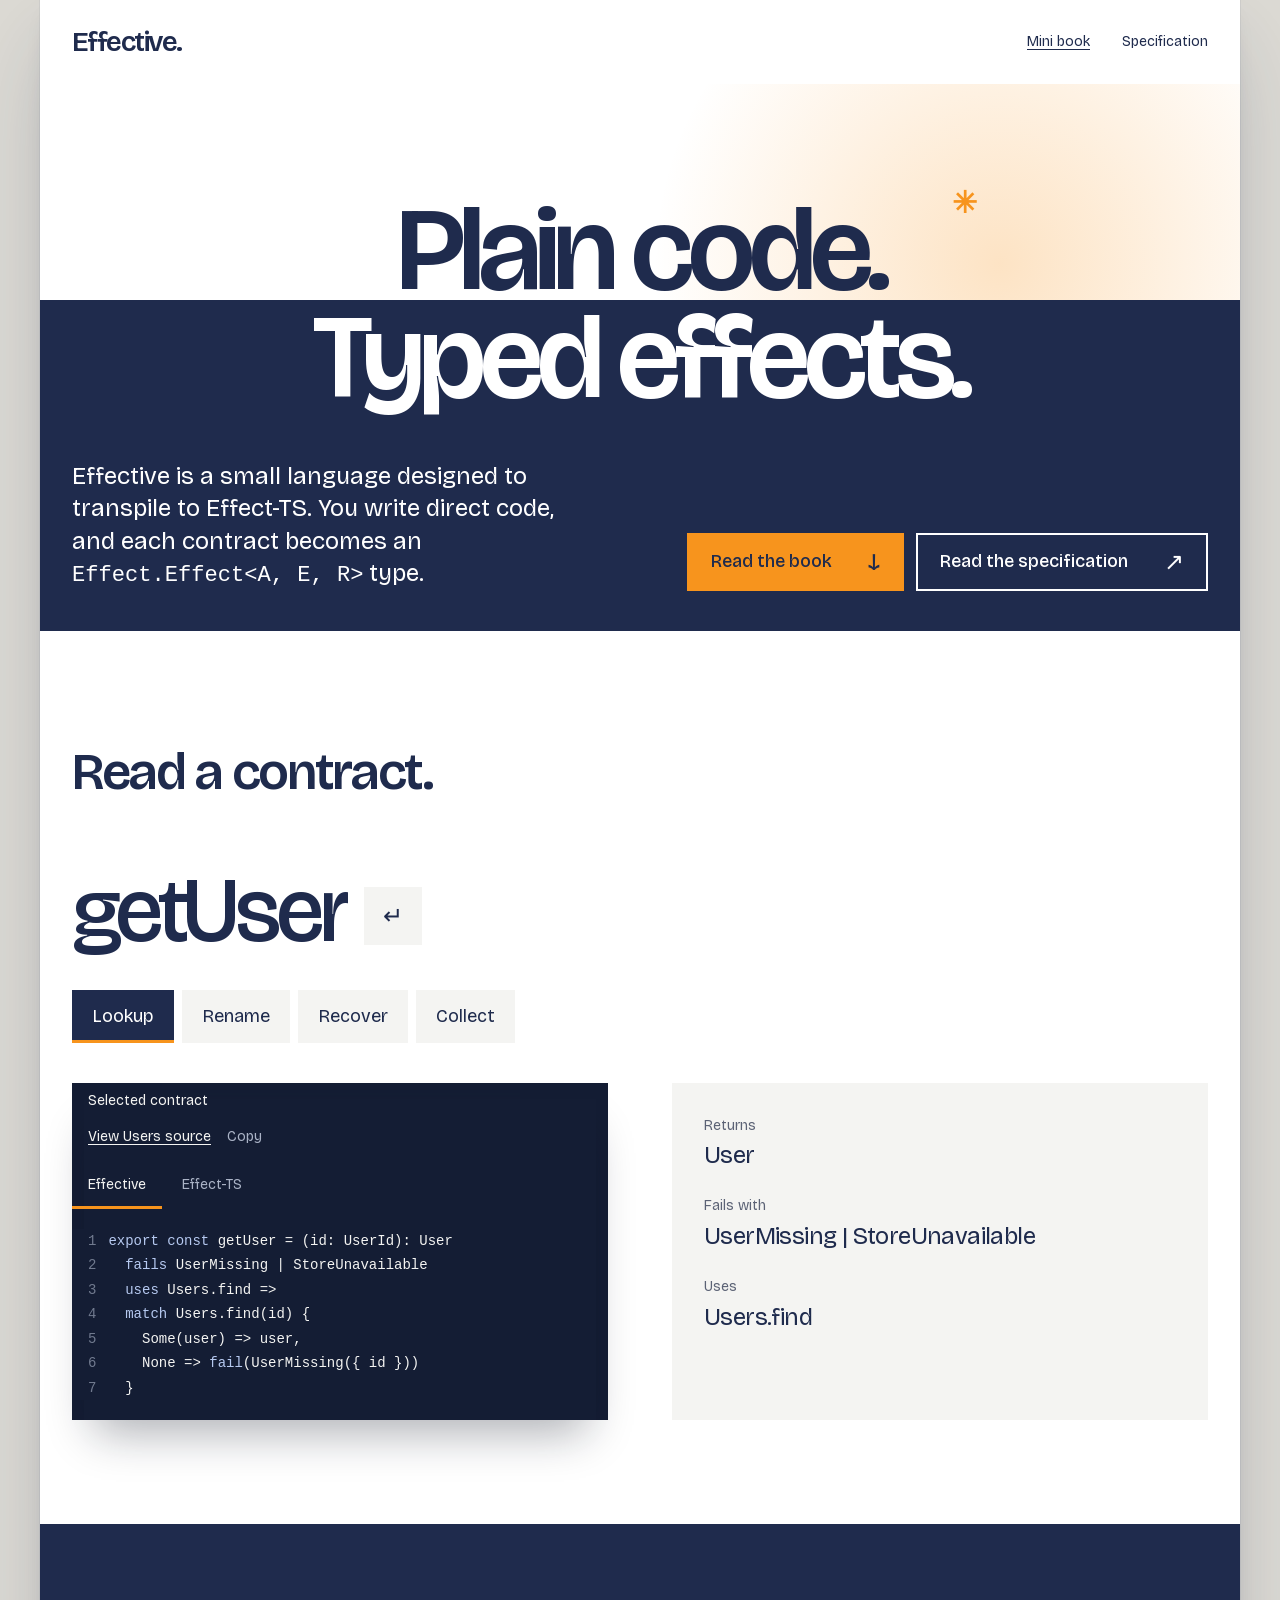
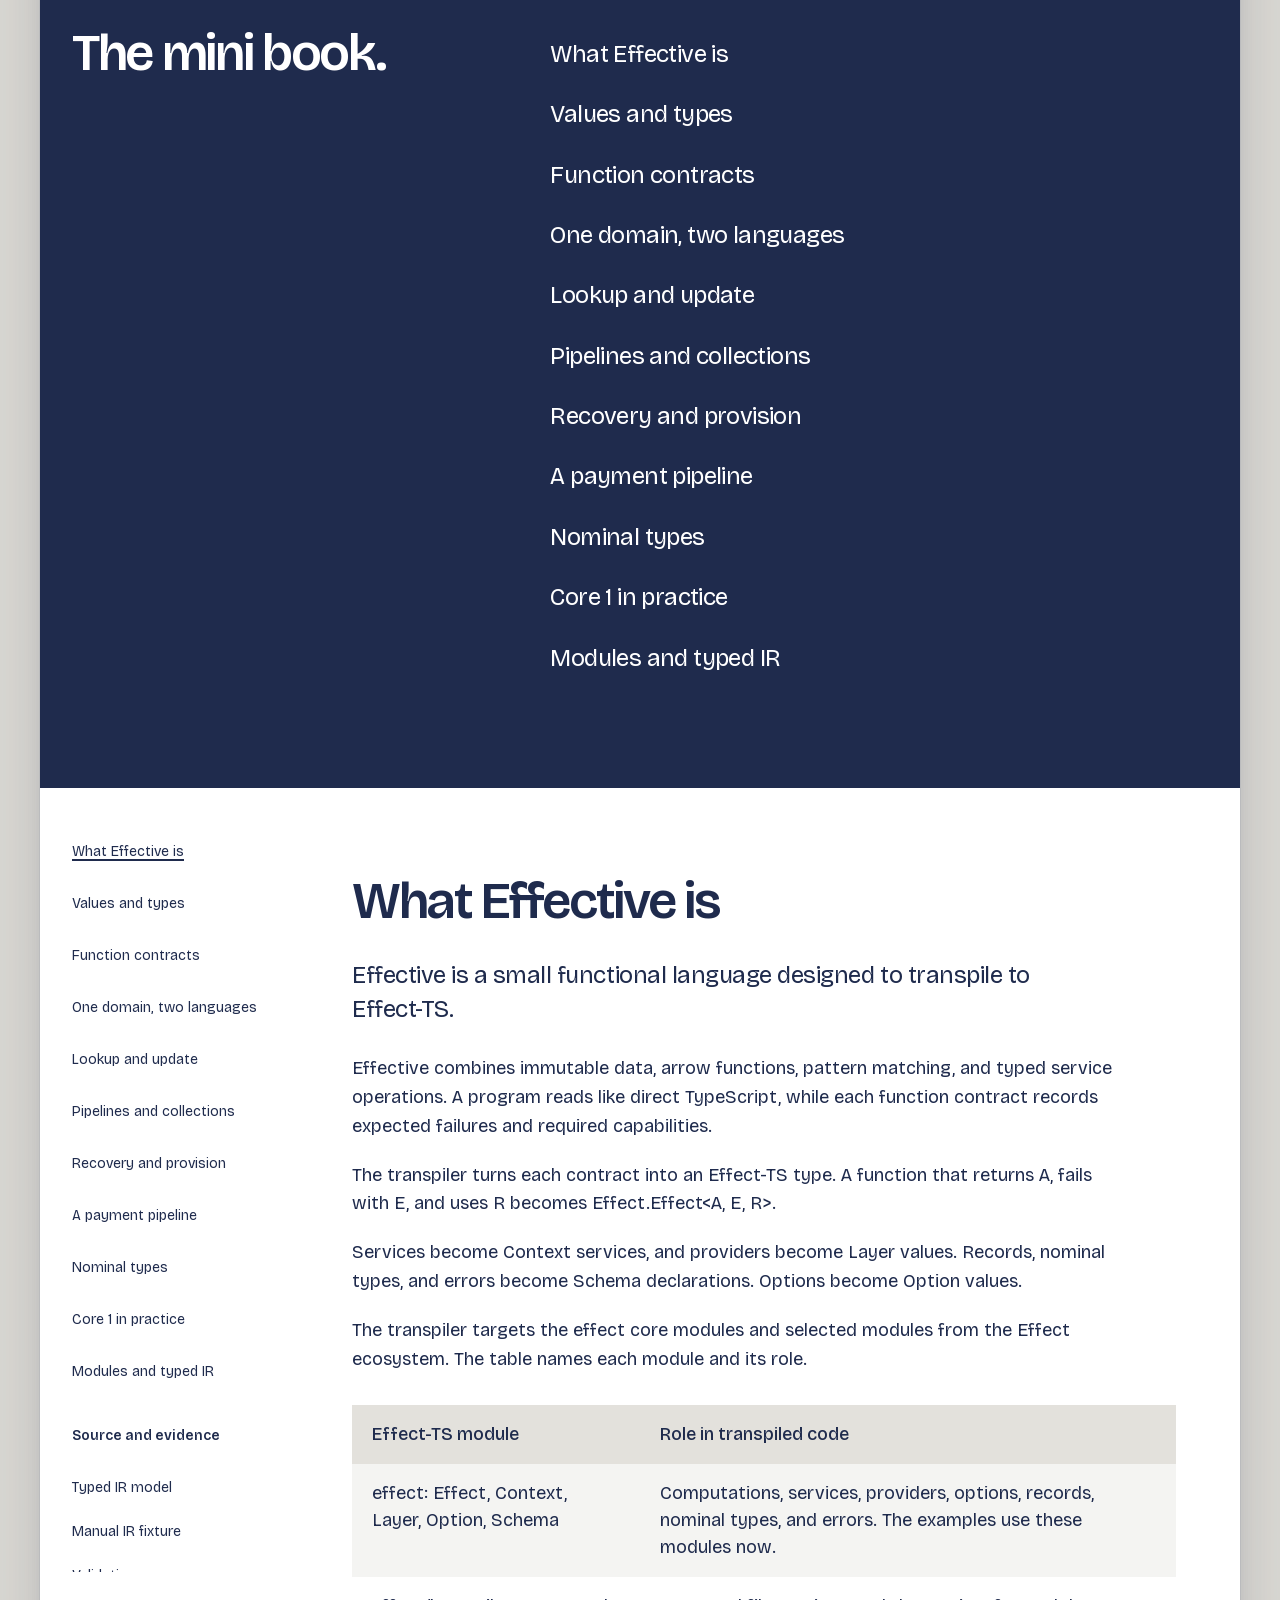
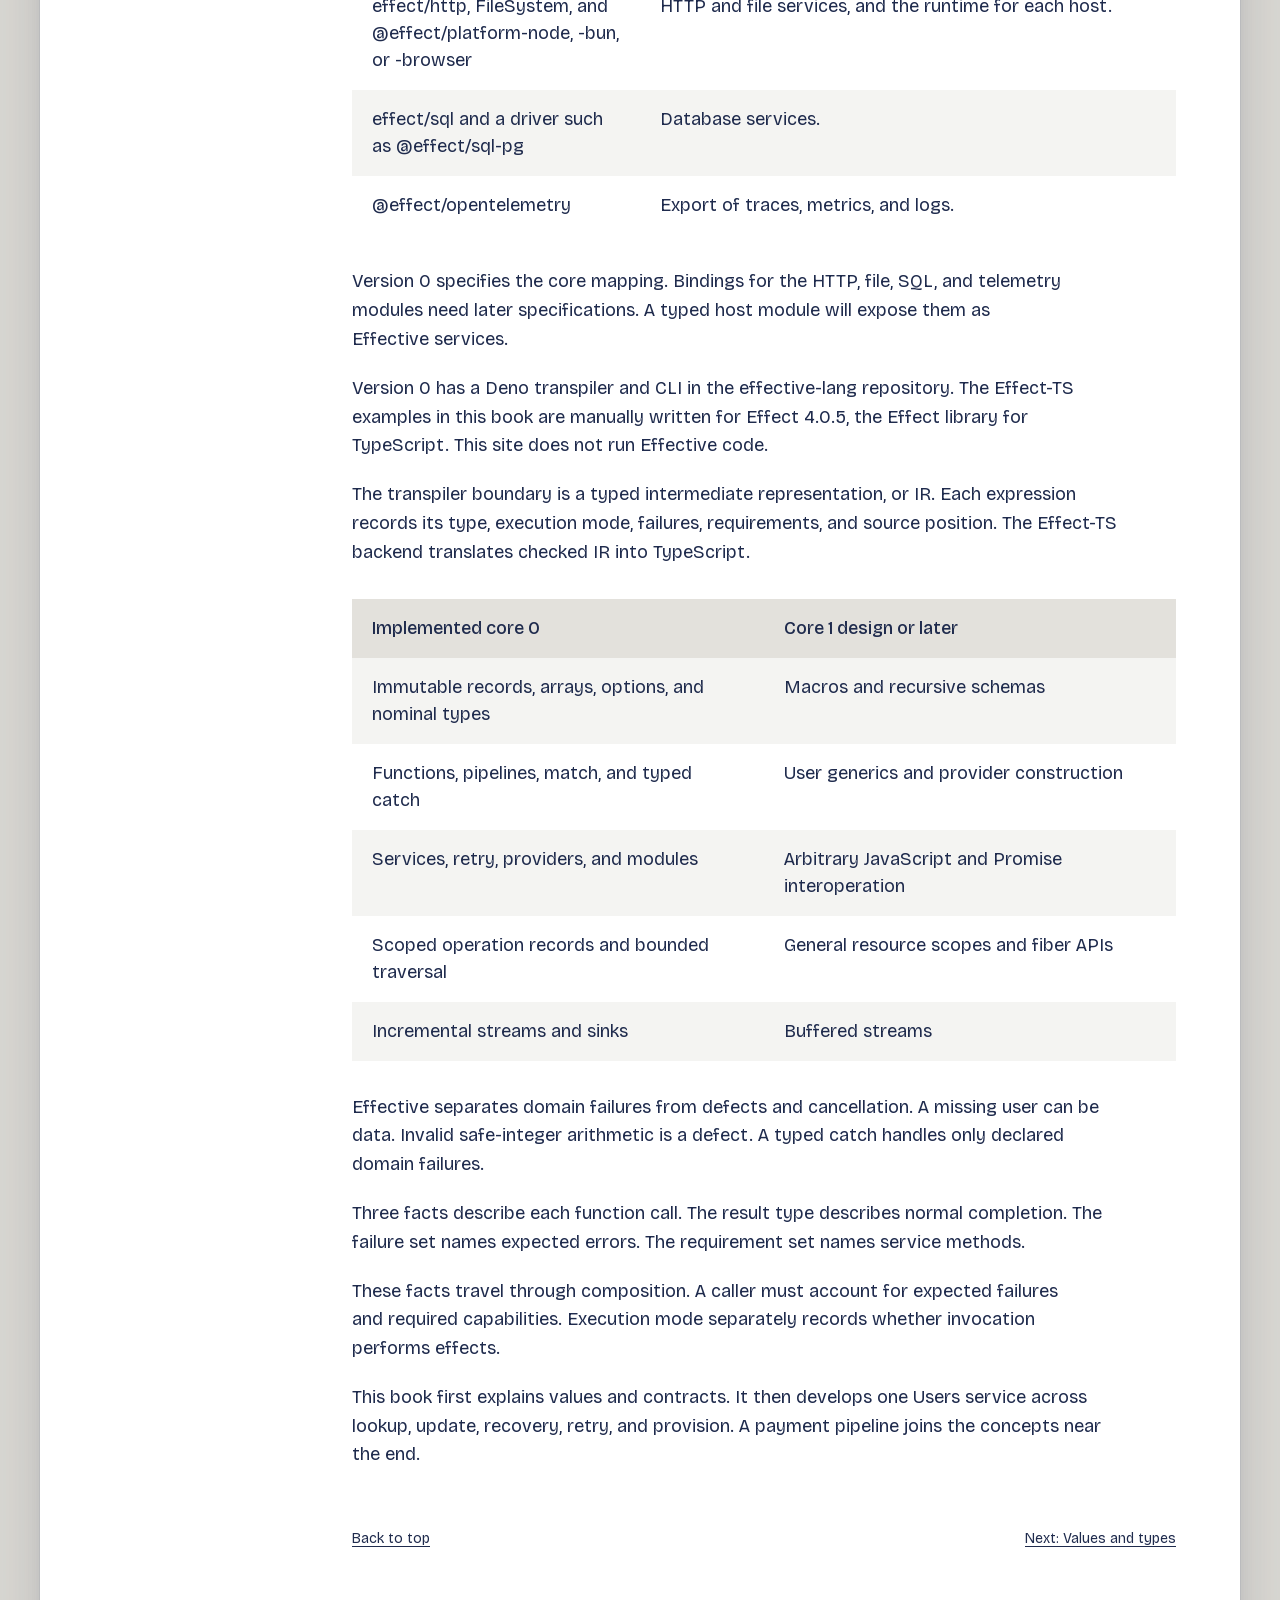
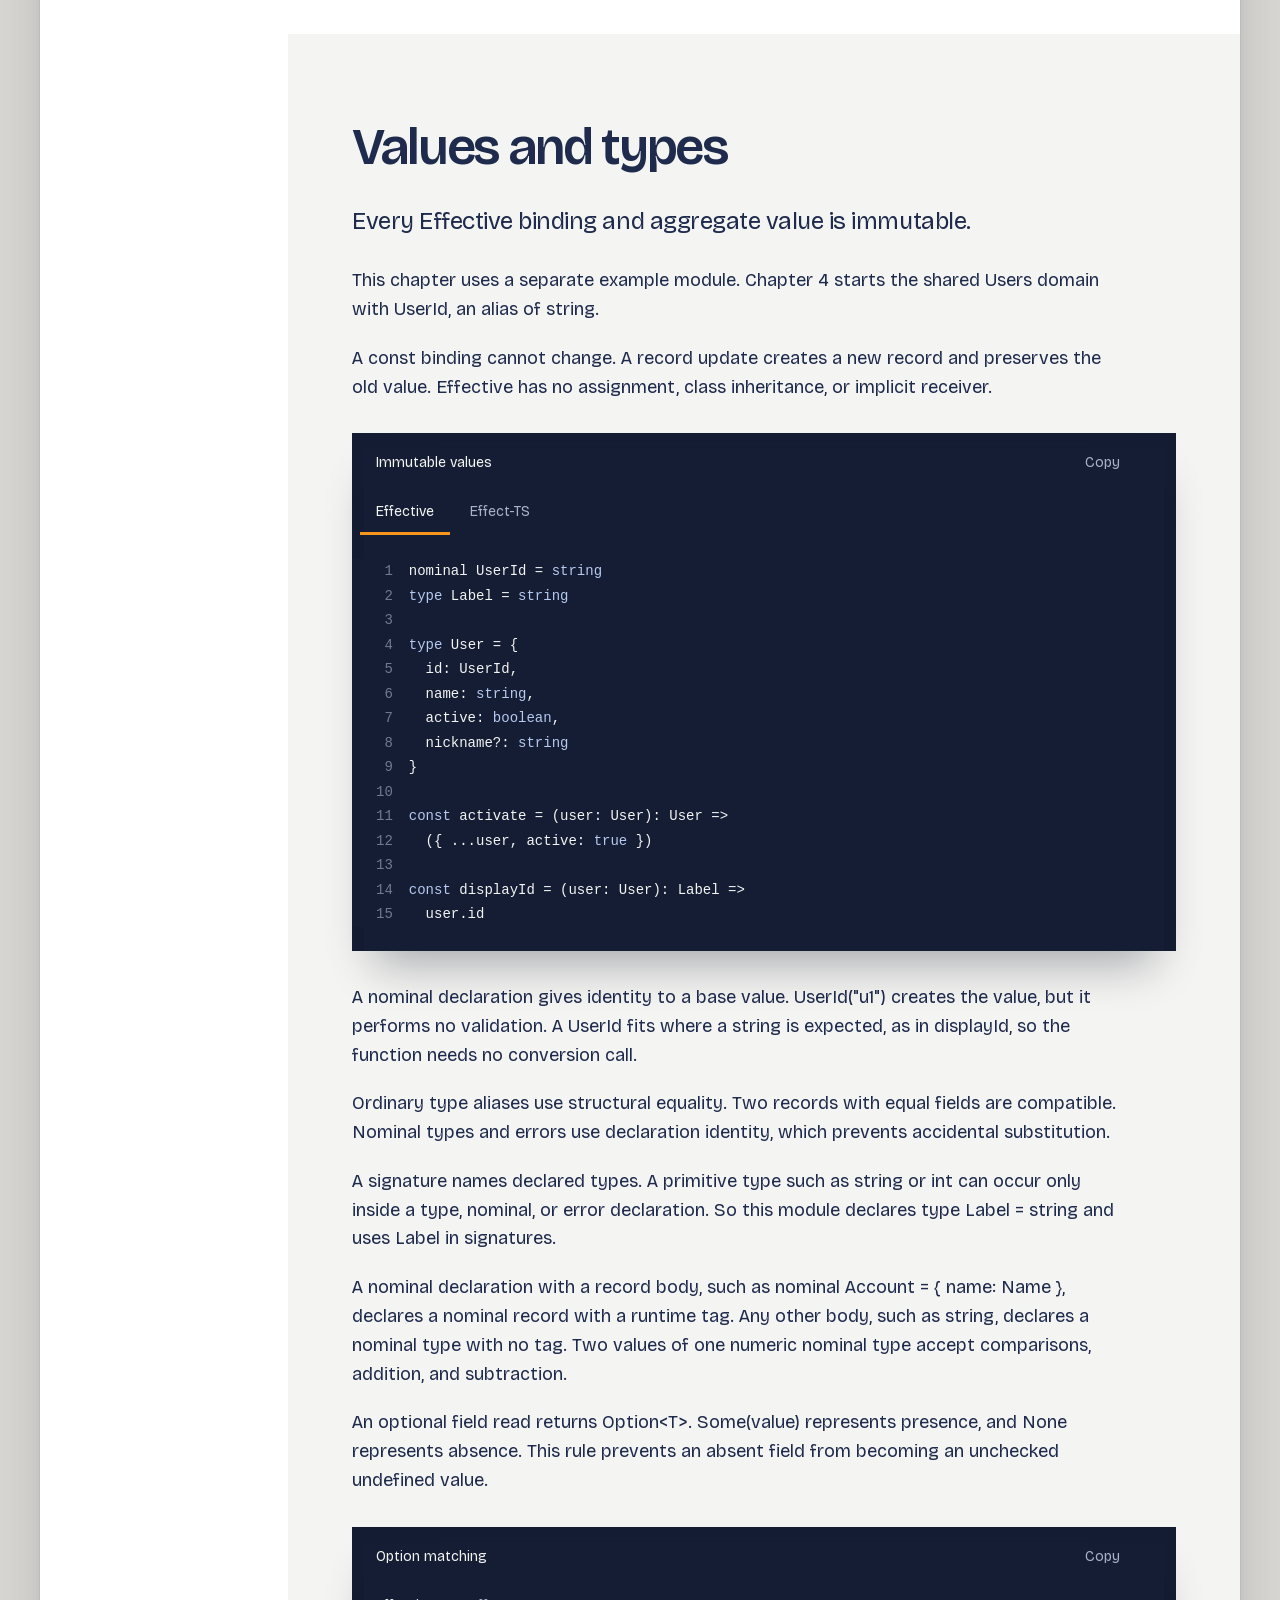
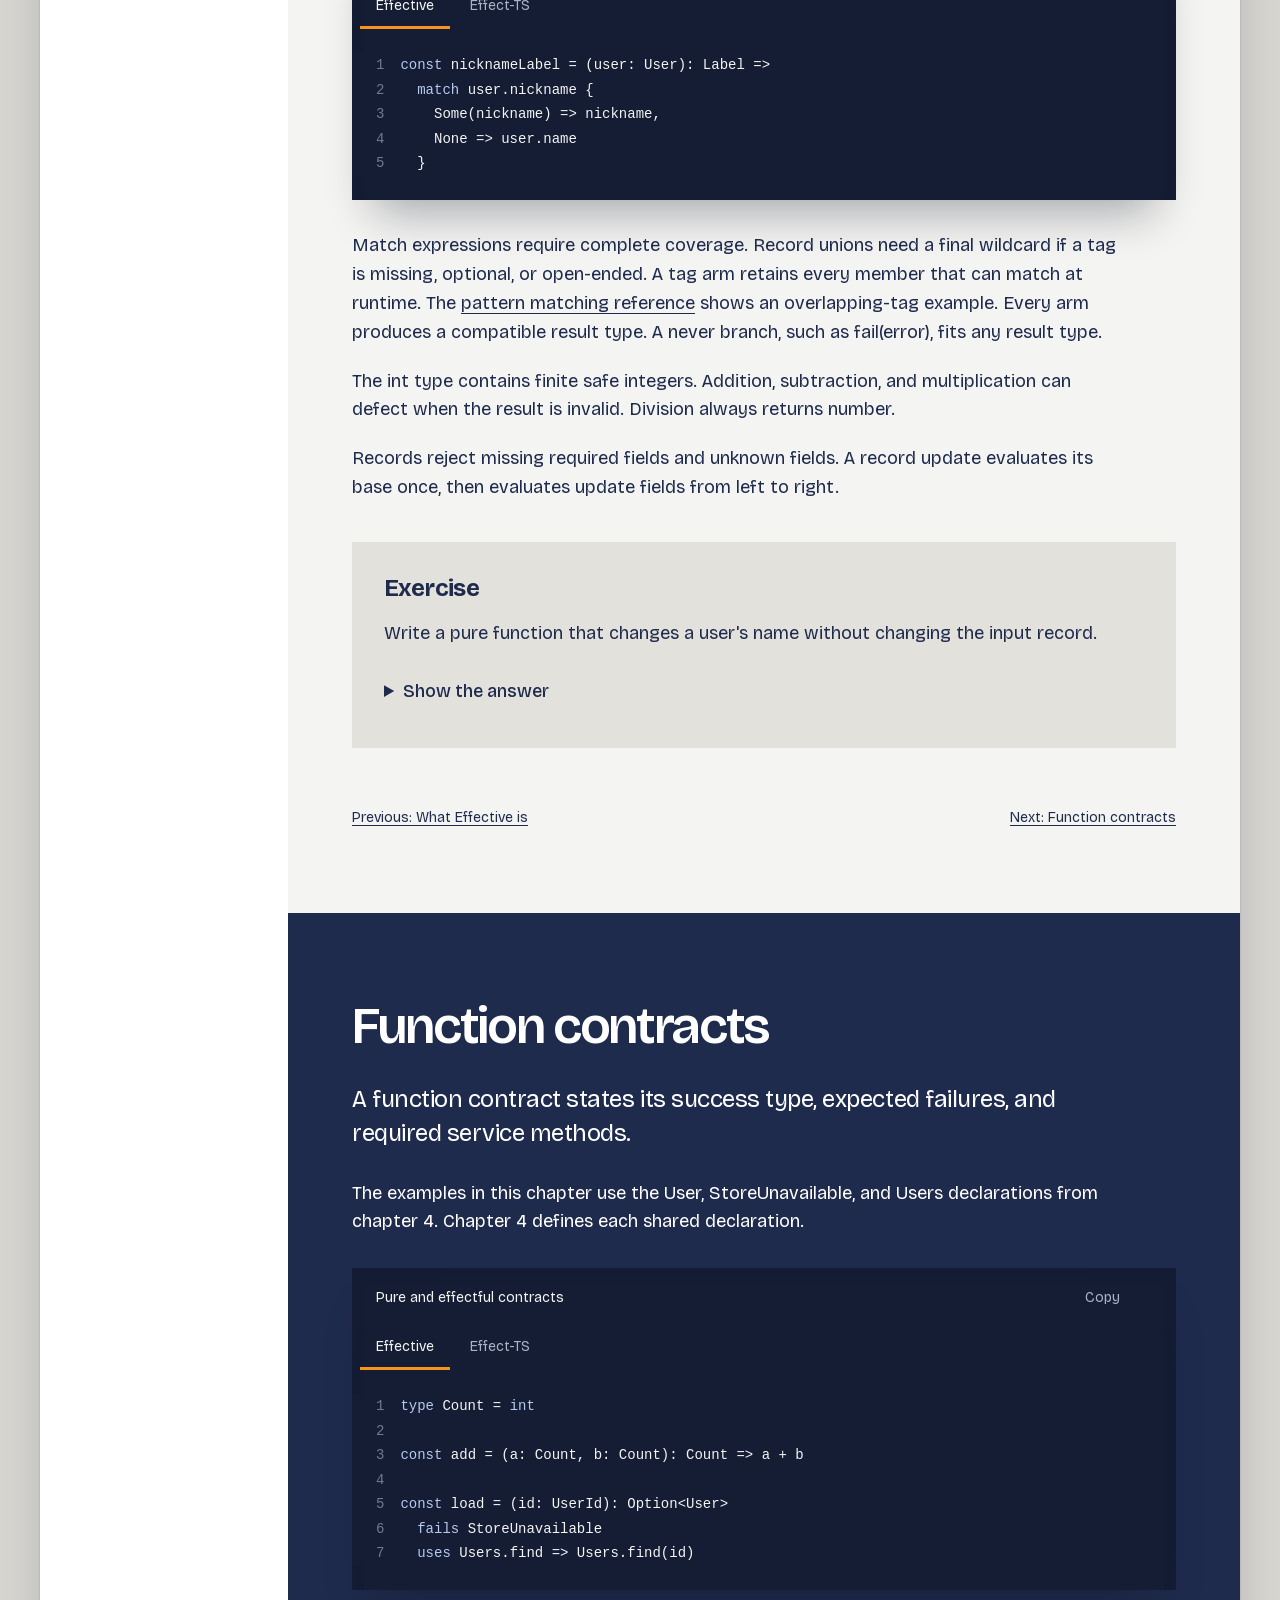
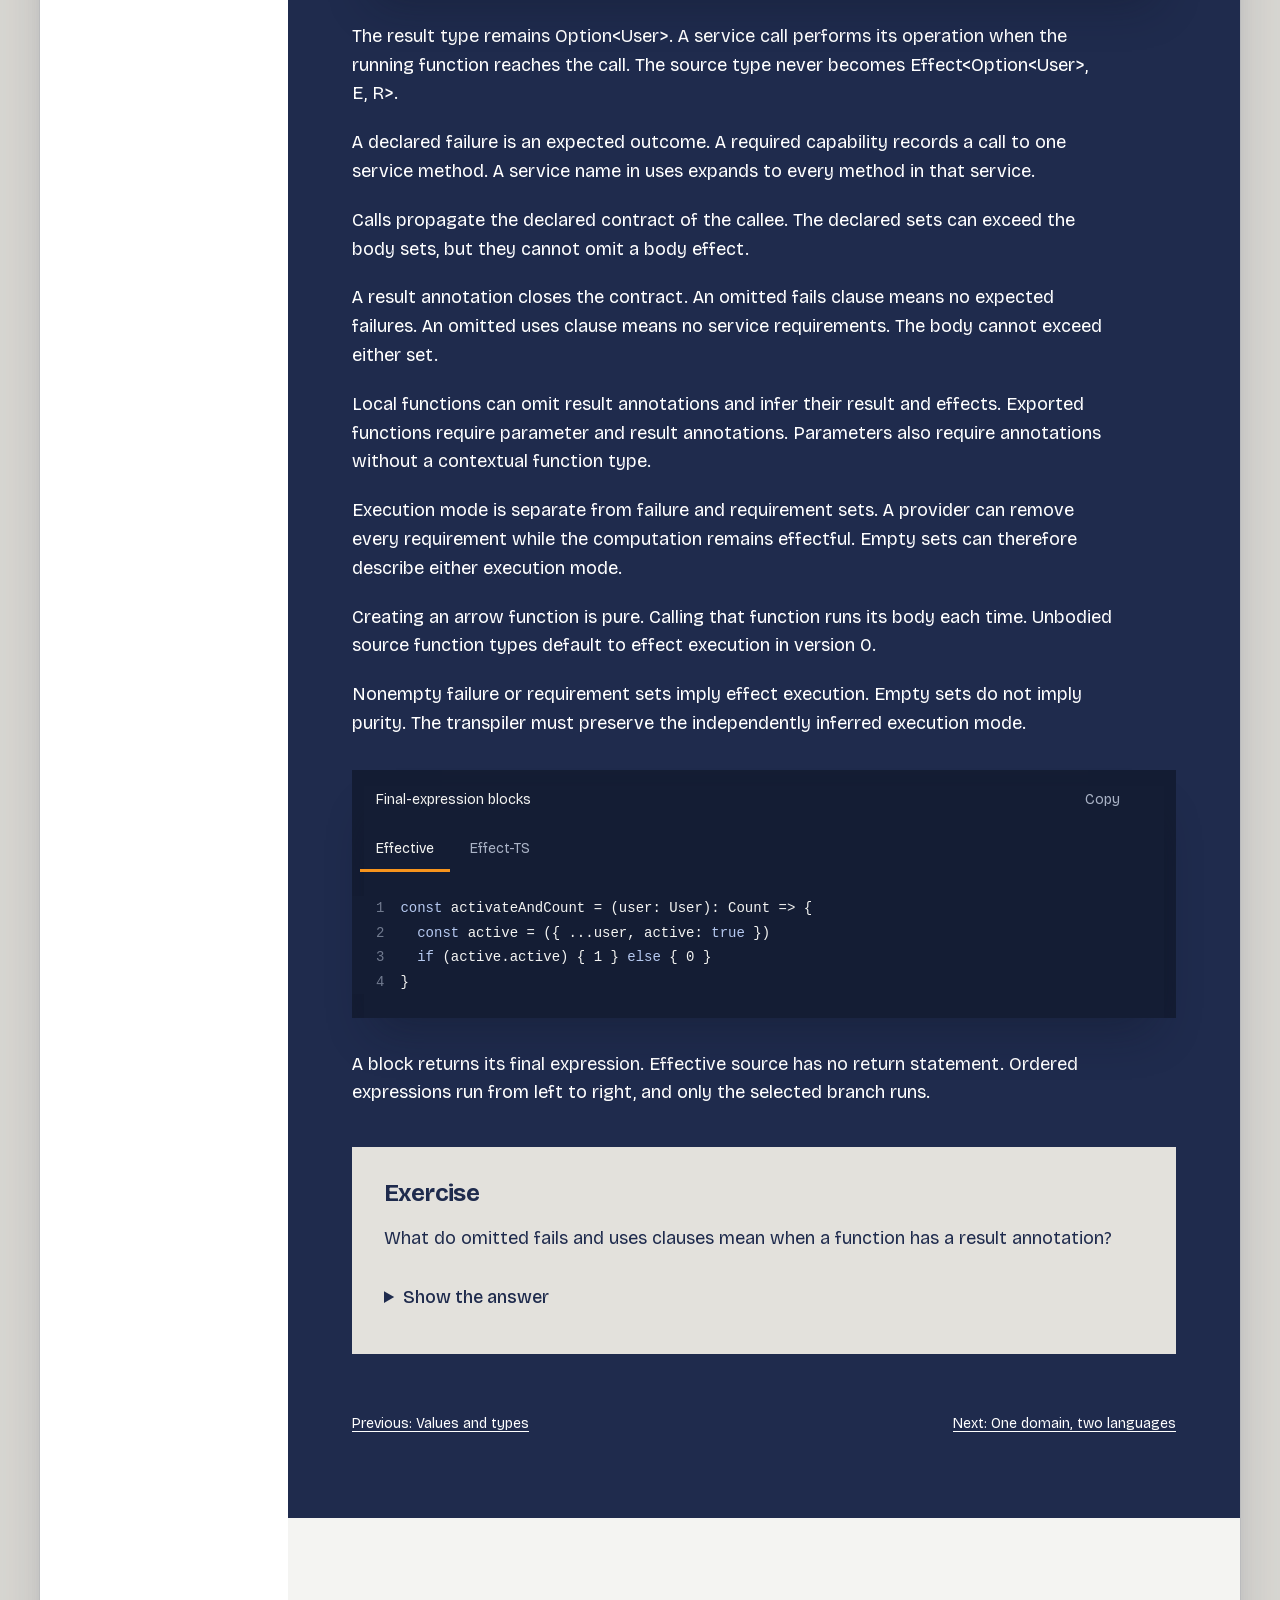
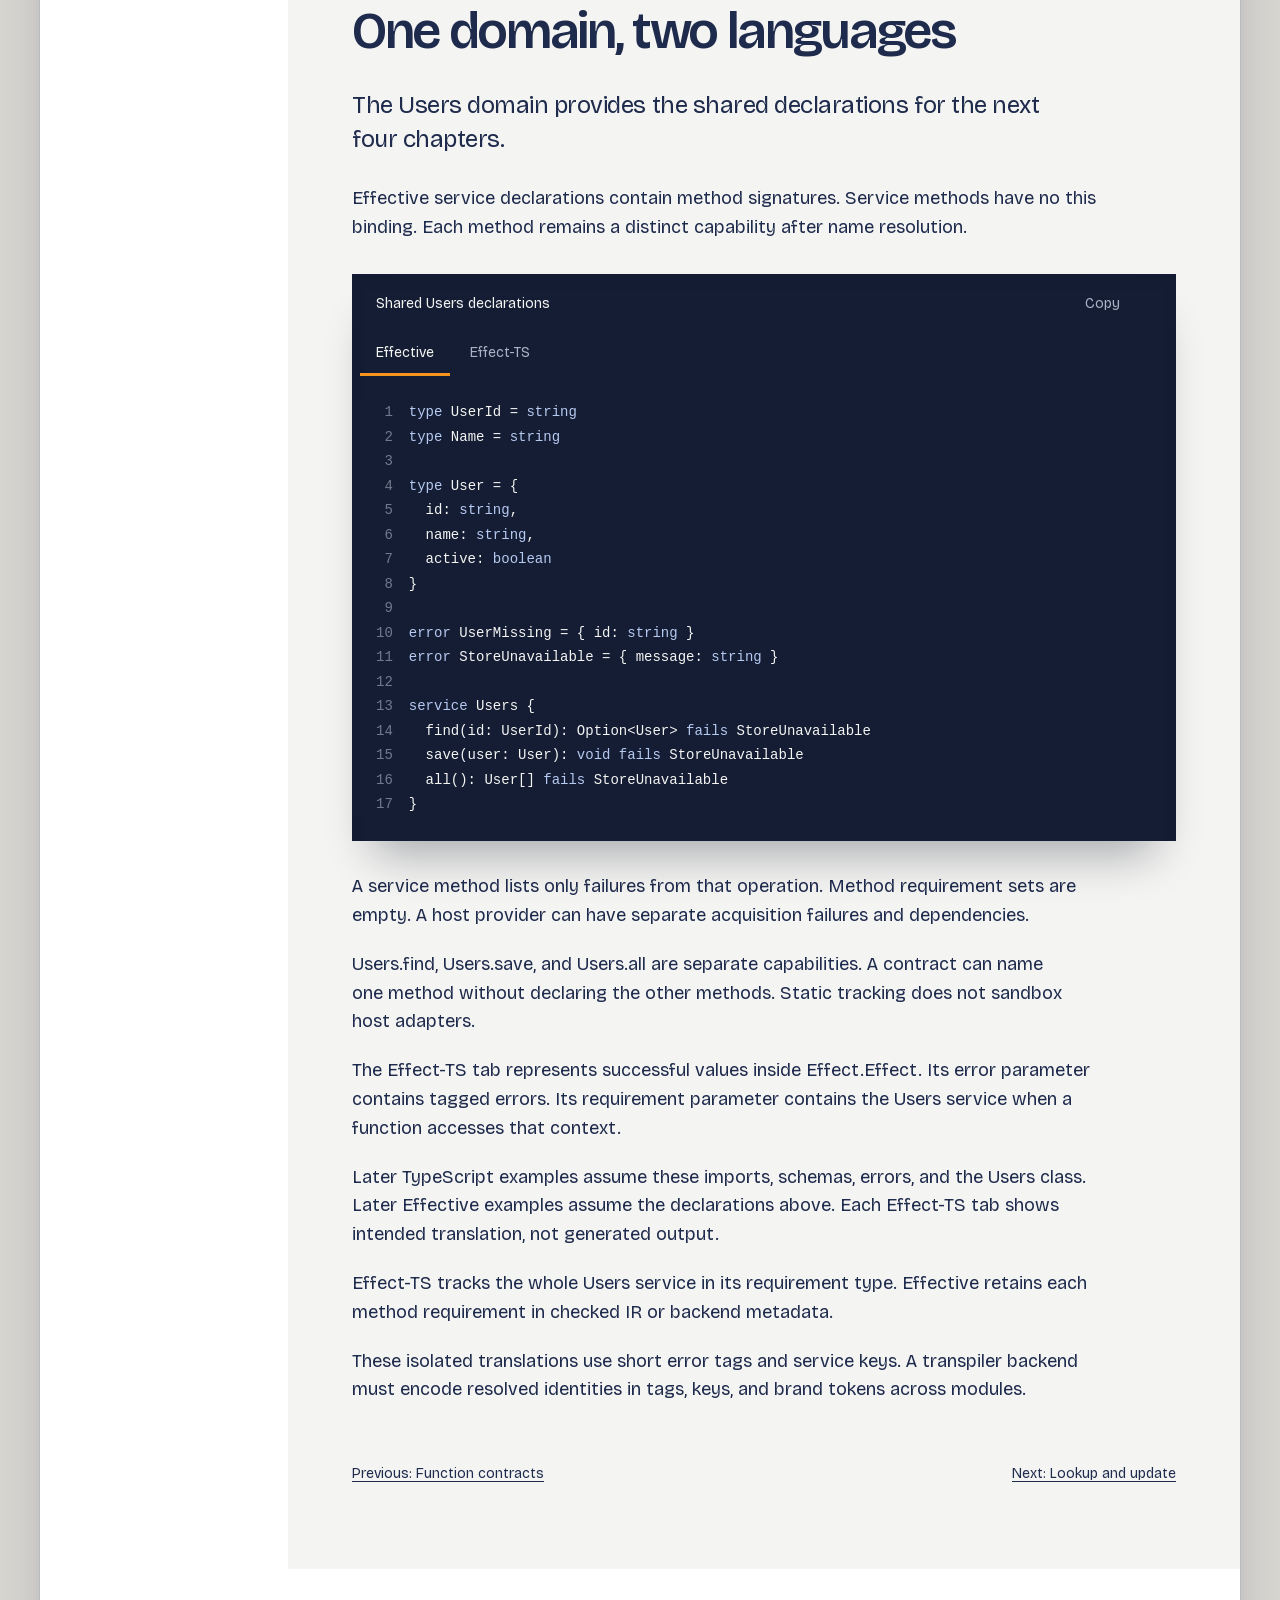
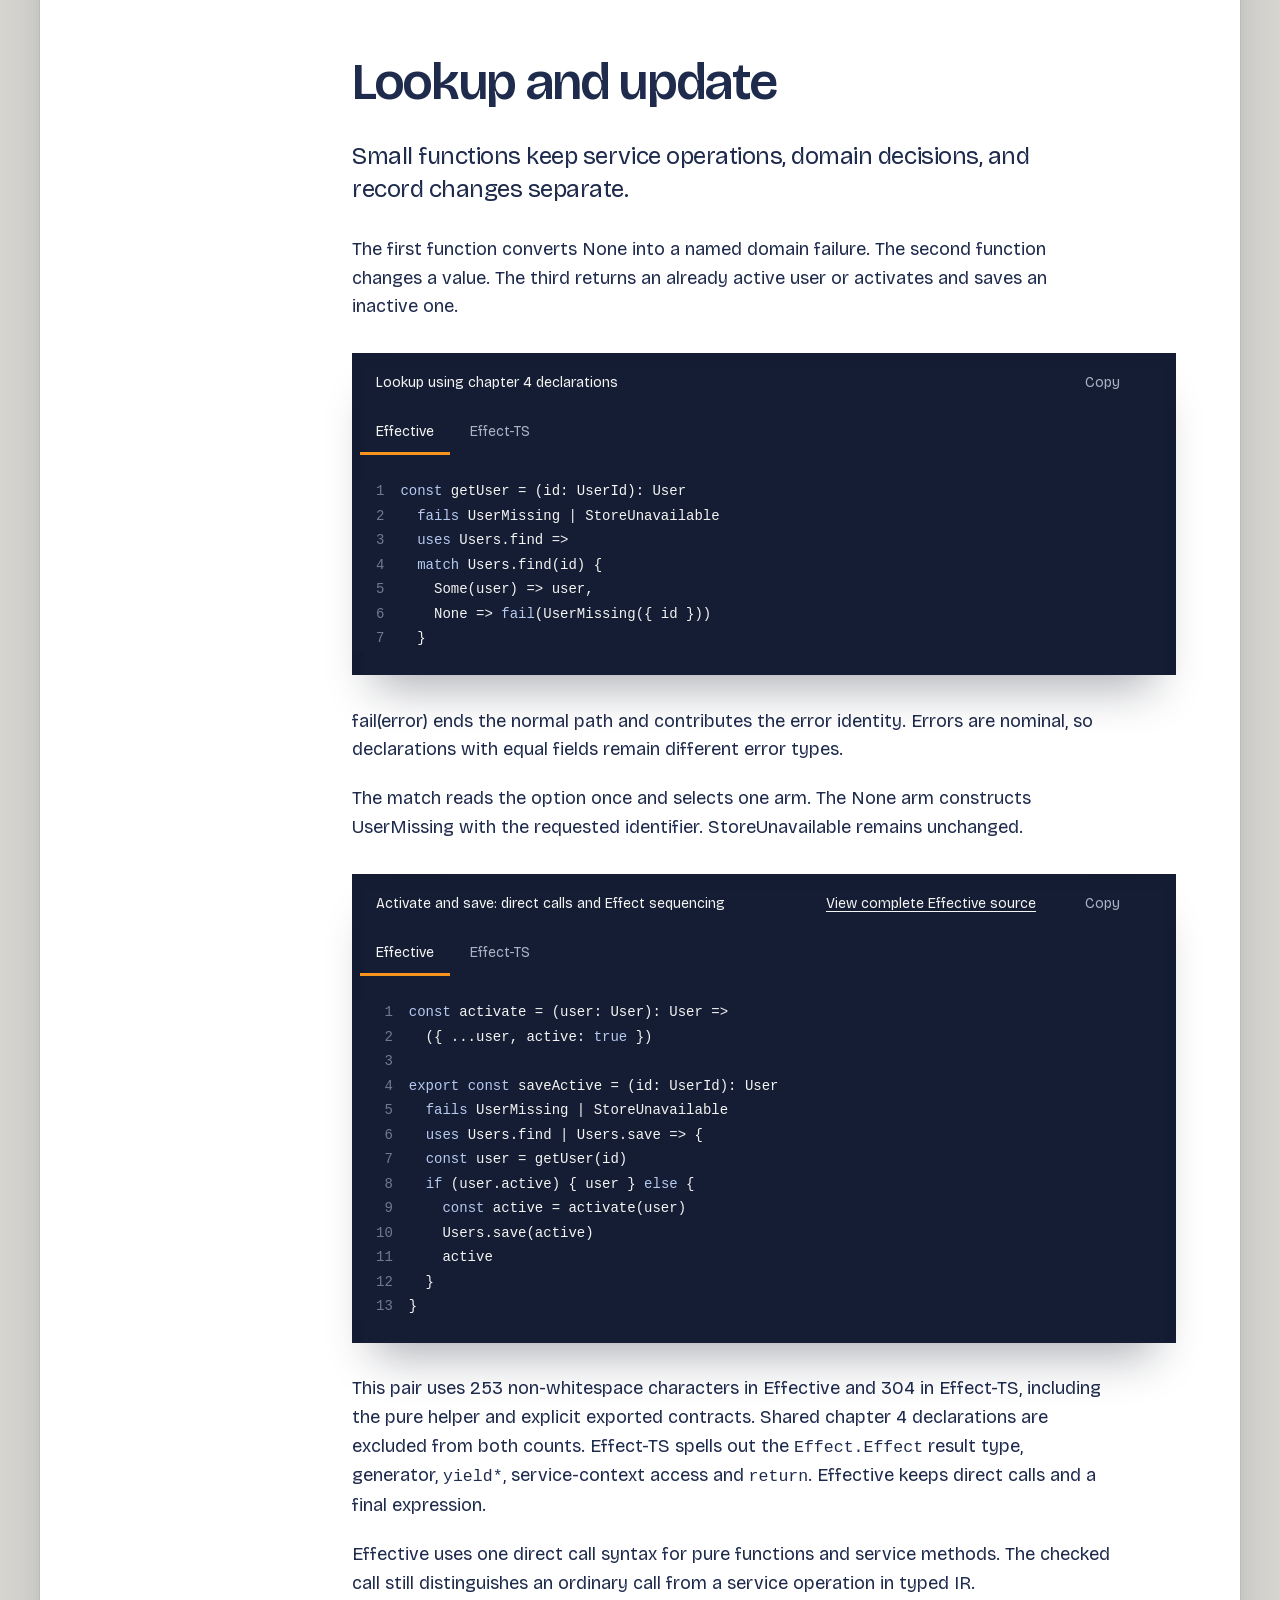
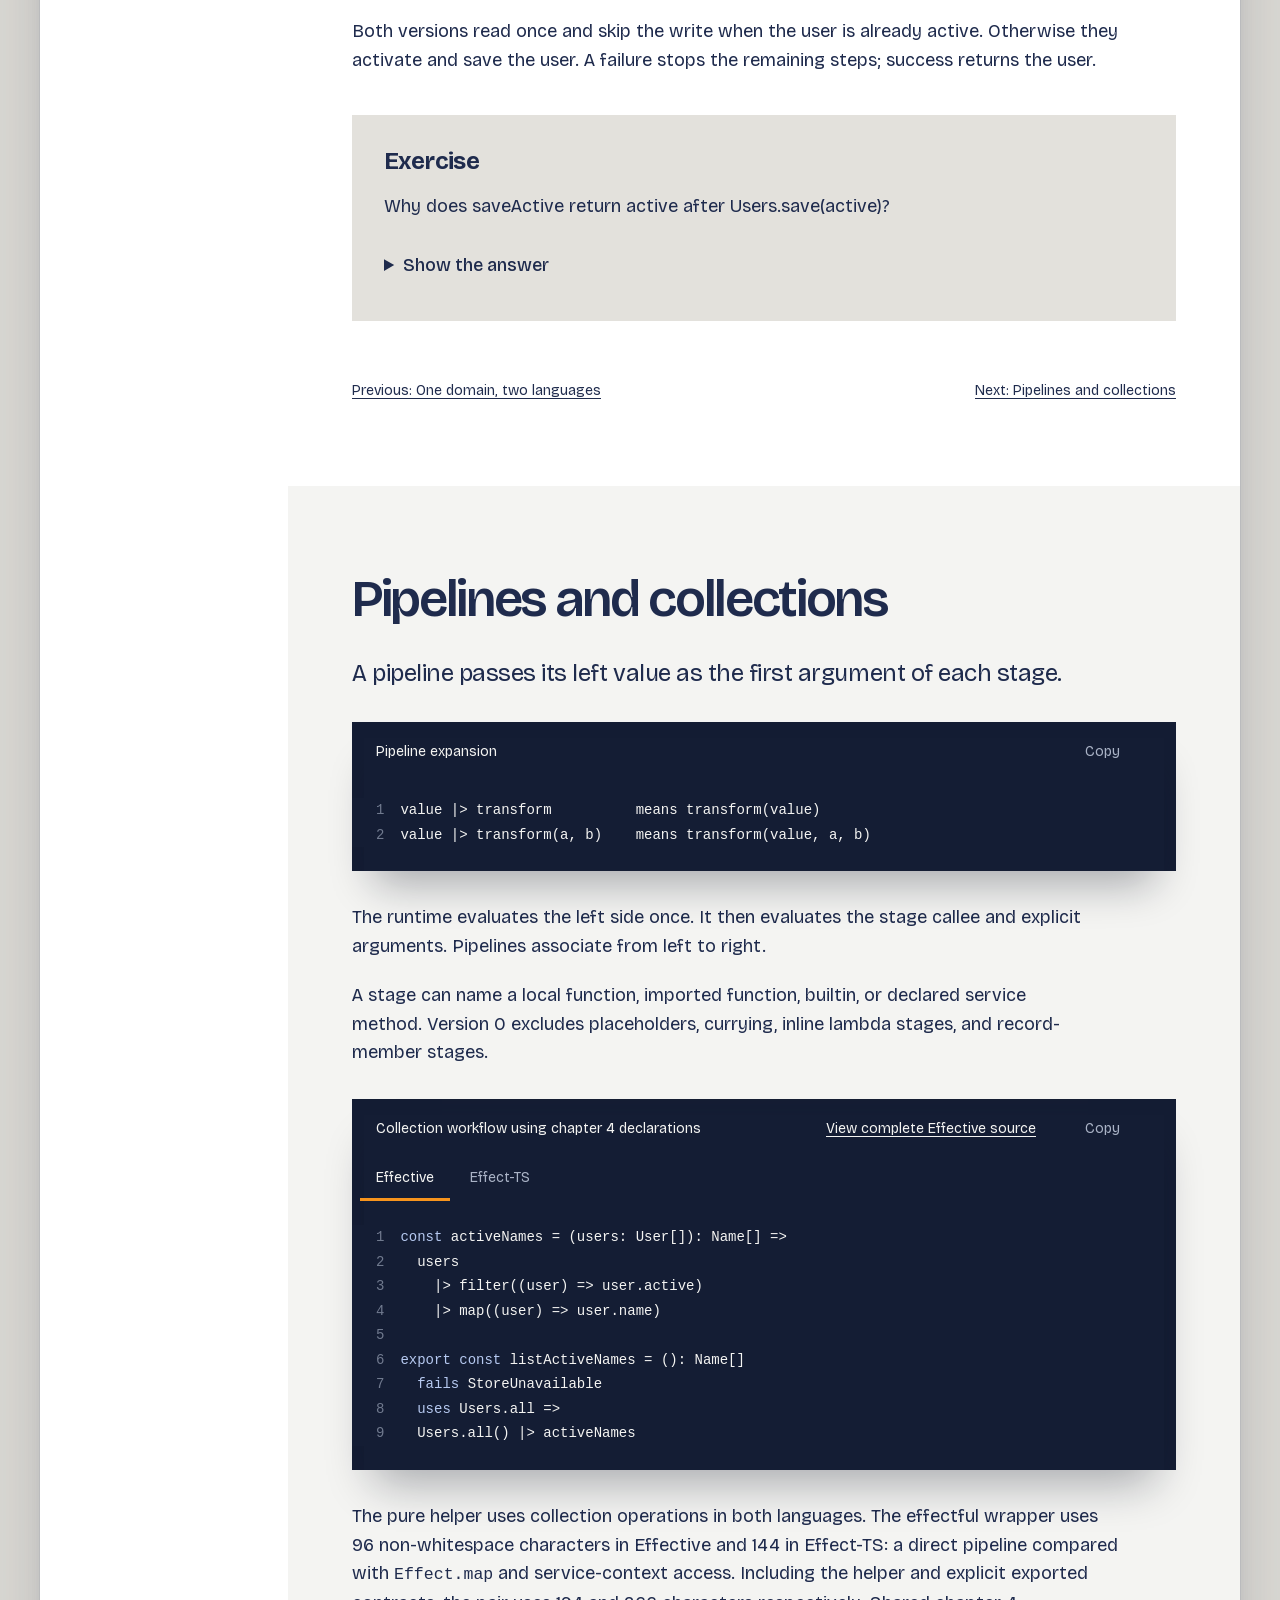
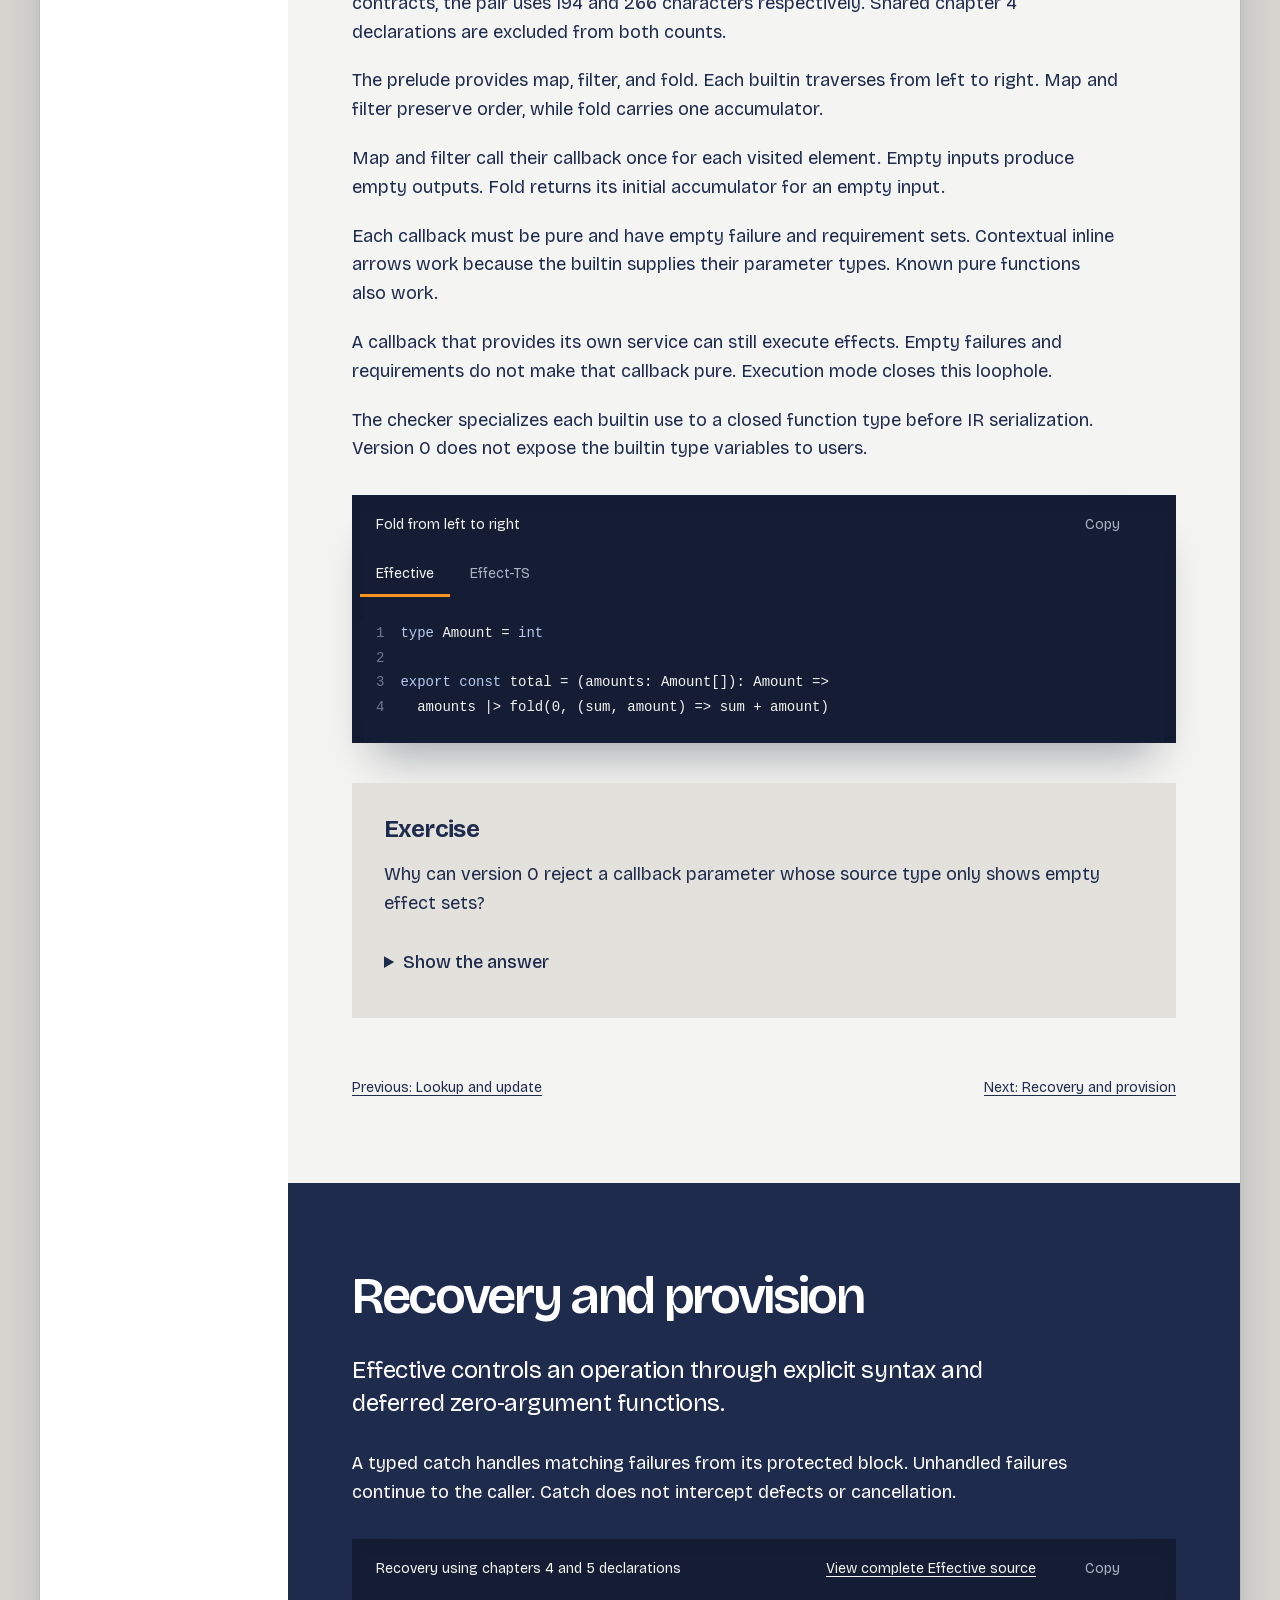
==== commit 4fdb6a28: "Replace data and Brand with nominal in the spec and the book The spec moves to draft 0.60. The nomin" ====
--- a/public/index.html
+++ b/public/index.html
@@ -1,5 +1,5 @@
 <!doctype html>
-<html lang="en"><head><meta charset="utf-8"><meta name="viewport" content="width=device-width, initial-scale=1"><meta name="description" content="Effective is a small language designed to transpile to Effect-TS. Eleven chapters pair Effective source with its intended Effect-TS output."><title>Effective - Mini book</title><link rel="canonical" href="https://effective.timok.deno.net/"><meta property="og:site_name" content="Effective"><meta property="og:type" content="website"><meta property="og:title" content="Effective - Mini book"><meta property="og:description" content="Effective is a small language designed to transpile to Effect-TS. Eleven chapters pair Effective source with its intended Effect-TS output."><meta property="og:url" content="https://effective.timok.deno.net/"><meta property="og:image:width" content="1200"><meta property="og:image:height" content="630"><meta property="og:image:alt" content="Effective. Plain code. Typed effects. A small language designed to transpile to Effect-TS."><meta property="og:image" content="https://effective.timok.deno.net/og-image.png"><meta name="twitter:card" content="summary_large_image"><meta name="twitter:title" content="Effective - Mini book"><meta name="twitter:description" content="Effective is a small language designed to transpile to Effect-TS. Eleven chapters pair Effective source with its intended Effect-TS output."><meta name="twitter:image" content="https://effective.timok.deno.net/og-image.png"><meta name="twitter:image:alt" content="Effective. Plain code. Typed effects. A small language designed to transpile to Effect-TS."><script type="application/ld+json">{"@context":"https://schema.org","@graph":[{"@type":"WebSite","@id":"https://effective.timok.deno.net/#website","name":"Effective","url":"https://effective.timok.deno.net/","description":"Effective is a small language designed to transpile to Effect-TS. Eleven chapters pair Effective source with its intended Effect-TS output.","inLanguage":"en"},{"@type":"TechArticle","@id":"https://effective.timok.deno.net/#book","headline":"Effective mini book","name":"Effective - Mini book","description":"Effective is a small language designed to transpile to Effect-TS. Eleven chapters pair Effective source with its intended Effect-TS output.","url":"https://effective.timok.deno.net/","image":"https://effective.timok.deno.net/og-image.png","inLanguage":"en","isPartOf":{"@id":"https://effective.timok.deno.net/#website"}}]}</script><link rel="icon" href="data:,"><link rel="stylesheet" href="site.css?v=0.6.3"><script src="site.js?v=0.6.3" defer></script></head>
+<html lang="en"><head><meta charset="utf-8"><meta name="viewport" content="width=device-width, initial-scale=1"><meta name="description" content="Effective is a small language designed to transpile to Effect-TS. Eleven chapters pair Effective source with its intended Effect-TS output."><title>Effective - Mini book</title><link rel="canonical" href="https://effective.timok.deno.net/"><meta property="og:site_name" content="Effective"><meta property="og:type" content="website"><meta property="og:title" content="Effective - Mini book"><meta property="og:description" content="Effective is a small language designed to transpile to Effect-TS. Eleven chapters pair Effective source with its intended Effect-TS output."><meta property="og:url" content="https://effective.timok.deno.net/"><meta property="og:image:width" content="1200"><meta property="og:image:height" content="630"><meta property="og:image:alt" content="Effective. Plain code. Typed effects. A small language designed to transpile to Effect-TS."><meta property="og:image" content="https://effective.timok.deno.net/og-image.png"><meta name="twitter:card" content="summary_large_image"><meta name="twitter:title" content="Effective - Mini book"><meta name="twitter:description" content="Effective is a small language designed to transpile to Effect-TS. Eleven chapters pair Effective source with its intended Effect-TS output."><meta name="twitter:image" content="https://effective.timok.deno.net/og-image.png"><meta name="twitter:image:alt" content="Effective. Plain code. Typed effects. A small language designed to transpile to Effect-TS."><script type="application/ld+json">{"@context":"https://schema.org","@graph":[{"@type":"WebSite","@id":"https://effective.timok.deno.net/#website","name":"Effective","url":"https://effective.timok.deno.net/","description":"Effective is a small language designed to transpile to Effect-TS. Eleven chapters pair Effective source with its intended Effect-TS output.","inLanguage":"en"},{"@type":"TechArticle","@id":"https://effective.timok.deno.net/#book","headline":"Effective mini book","name":"Effective - Mini book","description":"Effective is a small language designed to transpile to Effect-TS. Eleven chapters pair Effective source with its intended Effect-TS output.","url":"https://effective.timok.deno.net/","image":"https://effective.timok.deno.net/og-image.png","inLanguage":"en","isPartOf":{"@id":"https://effective.timok.deno.net/#website"}}]}</script><link rel="icon" href="data:,"><link rel="stylesheet" href="site.css?v=0.6.4"><script src="site.js?v=0.6.4" defer></script></head>
 <body id="top" class="book-page"><a class="skip" href="#content">Skip to content</a>
 <header class="topbar"><a class="brand" href="index.html">Effective<span class="brand-period" aria-hidden="true">.</span></a><nav class="toplinks" aria-label="Documents"><a href="index.html" aria-current="page">Mini book</a><a href="effective-spec.html">Specification</a></nav></header>
 <main id="site-content"><section class="hero" aria-labelledby="hero-heading"><div class="hero-type"><h1 id="hero-heading"><span>Plain code.</span><span>Typed effects.</span><i class="hero-spark" aria-hidden="true">✳︎</i></h1></div><div class="hero-bottom"><p class="subtitle">Effective is a small language designed to transpile to Effect-TS. You write direct code, and each contract becomes an <code>Effect.Effect&lt;A, E, R&gt;</code> type.</p><div class="hero-actions"><a class="button primary-action" href="#orientation">Read the book <span aria-hidden="true">↓</span></a><a class="button secondary-action" href="effective-spec.html">Read the specification <span aria-hidden="true">↗</span></a></div></div></section><section class="showcase" id="contracts-explorer" aria-labelledby="explorer-heading"><h2 id="explorer-heading">Read a contract.</h2><form data-contract-explorer><div class="contract-controls" hidden><label class="visually-hidden" for="contract-function">Function name</label><div class="function-input"><input id="contract-function" name="function" value="getUser" list="function-names" autocomplete="off" spellcheck="false" aria-describedby="contract-message"><button type="submit" aria-label="Show function contract">↵</button></div><datalist id="function-names"><option value="getUser"></option><option value="rename"></option><option value="displayName"></option><option value="activeNames"></option></datalist><div class="function-choices" aria-label="Example functions"><button type="button" data-function="getUser" aria-pressed="true">Lookup</button><button type="button" data-function="rename" aria-pressed="false">Rename</button><button type="button" data-function="displayName" aria-pressed="false">Recover</button><button type="button" data-function="activeNames" aria-pressed="false">Collect</button></div></div><div class="contract-result"><span class="contract-signal" aria-hidden="true"></span><figure class="code contract-source" data-ui data-tabs data-check="explorer-getUser" data-check-requires="users-declarations"><figcaption>Selected contract <a href="effective-examples/users.eff">View Users source</a></figcaption><div class="code-panel" data-tab="Effective"><pre id="contract-source" tabindex="0"><code class="language-effective">export const getUser = (id: UserId): User
@@ -19,22 +19,22 @@
       onNone: () =&gt; Effect.fail(new UserMissing({ id })),
       onSome: (user) =&gt; Effect.succeed(user)
     })
-  )</code></pre></div></figure><div class="contract-reading" aria-live="polite" aria-atomic="true"><dl><div><dt>Returns</dt><dd id="contract-success">User</dd></div><div><dt>Fails with</dt><dd id="contract-failures">UserMissing | StoreUnavailable</dd></div><div><dt>Uses</dt><dd id="contract-uses">Users.find</dd></div></dl></div></div><p id="contract-message" role="status"></p></form></section><section class="book-index" id="book" aria-labelledby="book-heading"><h2 id="book-heading">The mini book.</h2><nav class="chapter-index" aria-label="Book chapters"><a href="#orientation">What Effective is</a><a href="#values">Values and types</a><a href="#contracts">Function contracts</a><a href="#users-foundation">One domain, two languages</a><a href="#lookup-update">Lookup and update</a><a href="#pipelines-collections">Pipelines and collections</a><a href="#control">Recovery and provision</a><a href="#payment">A payment pipeline</a><a href="#nominal-data">Nominal data</a><a href="#core1-showcase">Core 1 in practice</a><a href="#modules-reference">Modules and typed IR</a></nav></section><div class="layout" id="reader"><details class="contents-menu"><summary>Chapters</summary><nav class="contents mobile-contents" aria-label="Mobile contents"><ol><li><a href="#orientation">What Effective is</a></li><li><a href="#values">Values and types</a></li><li><a href="#contracts">Function contracts</a></li><li><a href="#users-foundation">One domain, two languages</a></li><li><a href="#lookup-update">Lookup and update</a></li><li><a href="#pipelines-collections">Pipelines and collections</a></li><li><a href="#control">Recovery and provision</a></li><li><a href="#payment">A payment pipeline</a></li><li><a href="#nominal-data">Nominal data</a></li><li><a href="#core1-showcase">Core 1 in practice</a></li><li><a href="#modules-reference">Modules and typed IR</a></li></ol><p class="contents-title resources-title">Source and evidence</p><a class="resource" href="typed-ir.ts">Typed IR model</a><a class="resource" href="log.ir.json">Manual IR fixture</a><a class="resource" href="effective-validation.txt">Validation scope</a><a class="resource" href="effective-examples/users.eff">Users example</a><a class="resource" href="effective-examples/pay.eff">Payment example</a><a class="resource" href="effective-examples/core1.eff">Core 1 example</a><a class="resource" href="effective-examples/main.eff">Application boundary</a></nav></details><nav class="contents" aria-label="Contents"><ol><li><a href="#orientation">What Effective is</a></li><li><a href="#values">Values and types</a></li><li><a href="#contracts">Function contracts</a></li><li><a href="#users-foundation">One domain, two languages</a></li><li><a href="#lookup-update">Lookup and update</a></li><li><a href="#pipelines-collections">Pipelines and collections</a></li><li><a href="#control">Recovery and provision</a></li><li><a href="#payment">A payment pipeline</a></li><li><a href="#nominal-data">Nominal data</a></li><li><a href="#core1-showcase">Core 1 in practice</a></li><li><a href="#modules-reference">Modules and typed IR</a></li></ol><p class="contents-title resources-title">Source and evidence</p><a class="resource" href="typed-ir.ts">Typed IR model</a><a class="resource" href="log.ir.json">Manual IR fixture</a><a class="resource" href="effective-validation.txt">Validation scope</a><a class="resource" href="effective-examples/users.eff">Users example</a><a class="resource" href="effective-examples/pay.eff">Payment example</a><a class="resource" href="effective-examples/core1.eff">Core 1 example</a><a class="resource" href="effective-examples/main.eff">Application boundary</a></nav>
+  )</code></pre></div></figure><div class="contract-reading" aria-live="polite" aria-atomic="true"><dl><div><dt>Returns</dt><dd id="contract-success">User</dd></div><div><dt>Fails with</dt><dd id="contract-failures">UserMissing | StoreUnavailable</dd></div><div><dt>Uses</dt><dd id="contract-uses">Users.find</dd></div></dl></div></div><p id="contract-message" role="status"></p></form></section><section class="book-index" id="book" aria-labelledby="book-heading"><h2 id="book-heading">The mini book.</h2><nav class="chapter-index" aria-label="Book chapters"><a href="#orientation">What Effective is</a><a href="#values">Values and types</a><a href="#contracts">Function contracts</a><a href="#users-foundation">One domain, two languages</a><a href="#lookup-update">Lookup and update</a><a href="#pipelines-collections">Pipelines and collections</a><a href="#control">Recovery and provision</a><a href="#payment">A payment pipeline</a><a href="#nominal-types">Nominal types</a><a href="#core1-showcase">Core 1 in practice</a><a href="#modules-reference">Modules and typed IR</a></nav></section><div class="layout" id="reader"><details class="contents-menu"><summary>Chapters</summary><nav class="contents mobile-contents" aria-label="Mobile contents"><ol><li><a href="#orientation">What Effective is</a></li><li><a href="#values">Values and types</a></li><li><a href="#contracts">Function contracts</a></li><li><a href="#users-foundation">One domain, two languages</a></li><li><a href="#lookup-update">Lookup and update</a></li><li><a href="#pipelines-collections">Pipelines and collections</a></li><li><a href="#control">Recovery and provision</a></li><li><a href="#payment">A payment pipeline</a></li><li><a href="#nominal-types">Nominal types</a></li><li><a href="#core1-showcase">Core 1 in practice</a></li><li><a href="#modules-reference">Modules and typed IR</a></li></ol><p class="contents-title resources-title">Source and evidence</p><a class="resource" href="typed-ir.ts">Typed IR model</a><a class="resource" href="log.ir.json">Manual IR fixture</a><a class="resource" href="effective-validation.txt">Validation scope</a><a class="resource" href="effective-examples/users.eff">Users example</a><a class="resource" href="effective-examples/pay.eff">Payment example</a><a class="resource" href="effective-examples/core1.eff">Core 1 example</a><a class="resource" href="effective-examples/main.eff">Application boundary</a></nav></details><nav class="contents" aria-label="Contents"><ol><li><a href="#orientation">What Effective is</a></li><li><a href="#values">Values and types</a></li><li><a href="#contracts">Function contracts</a></li><li><a href="#users-foundation">One domain, two languages</a></li><li><a href="#lookup-update">Lookup and update</a></li><li><a href="#pipelines-collections">Pipelines and collections</a></li><li><a href="#control">Recovery and provision</a></li><li><a href="#payment">A payment pipeline</a></li><li><a href="#nominal-types">Nominal types</a></li><li><a href="#core1-showcase">Core 1 in practice</a></li><li><a href="#modules-reference">Modules and typed IR</a></li></ol><p class="contents-title resources-title">Source and evidence</p><a class="resource" href="typed-ir.ts">Typed IR model</a><a class="resource" href="log.ir.json">Manual IR fixture</a><a class="resource" href="effective-validation.txt">Validation scope</a><a class="resource" href="effective-examples/users.eff">Users example</a><a class="resource" href="effective-examples/pay.eff">Payment example</a><a class="resource" href="effective-examples/core1.eff">Core 1 example</a><a class="resource" href="effective-examples/main.eff">Application boundary</a></nav>
 <article class="main" id="content"><section class="section" id="orientation" aria-labelledby="heading-orientation"><h2 id="heading-orientation">What Effective is</h2><p class="lead">Effective is a small functional language designed to transpile to Effect-TS.</p><p>Effective combines immutable data, arrow functions, pattern matching, and typed service operations. A program reads like direct TypeScript, while each function contract records expected failures and required capabilities.</p>
 <p>The transpiler turns each contract into an Effect-TS type. A function that returns A, fails with E, and uses R becomes Effect.Effect&lt;A, E, R&gt;.</p>
-<p>Services become Context services, and providers become Layer values. Records, data types, errors, and brands become Schema declarations. Options become Option values.</p>
+<p>Services become Context services, and providers become Layer values. Records, nominal types, and errors become Schema declarations. Options become Option values.</p>
 <p>The transpiler targets the effect core modules and selected modules from the Effect ecosystem. The table names each module and its role.</p>
-<div class="table-wrap"><table><thead><tr><th scope="col">Effect-TS module</th><th scope="col">Role in transpiled code</th></tr></thead><tbody><tr><td>effect: Effect, Context, Layer, Option, Schema</td><td>Computations, services, providers, options, records, data types, errors, and brands. The examples use these modules now.</td></tr><tr><td>effect/http, FileSystem, and @effect/platform-node, -bun, or -browser</td><td>HTTP and file services, and the runtime for each host.</td></tr><tr><td>effect/sql and a driver such as @effect/sql-pg</td><td>Database services.</td></tr><tr><td>@effect/opentelemetry</td><td>Export of traces, metrics, and logs.</td></tr></tbody></table></div>
+<div class="table-wrap"><table><thead><tr><th scope="col">Effect-TS module</th><th scope="col">Role in transpiled code</th></tr></thead><tbody><tr><td>effect: Effect, Context, Layer, Option, Schema</td><td>Computations, services, providers, options, records, nominal types, and errors. The examples use these modules now.</td></tr><tr><td>effect/http, FileSystem, and @effect/platform-node, -bun, or -browser</td><td>HTTP and file services, and the runtime for each host.</td></tr><tr><td>effect/sql and a driver such as @effect/sql-pg</td><td>Database services.</td></tr><tr><td>@effect/opentelemetry</td><td>Export of traces, metrics, and logs.</td></tr></tbody></table></div>
 <p>Version 0 specifies the core mapping. Bindings for the HTTP, file, SQL, and telemetry modules need later specifications. A typed host module will expose them as Effective services.</p>
 <p>Version 0 has a Deno transpiler and CLI in the effective-lang repository. The Effect-TS examples in this book are manually written for Effect 4.0.5, the Effect library for TypeScript. This site does not run Effective code.</p>
 <p>The transpiler boundary is a typed intermediate representation, or IR. Each expression records its type, execution mode, failures, requirements, and source position. The Effect-TS backend translates checked IR into TypeScript.</p>
-<div class="table-wrap"><table class="peers"><thead><tr><th scope="col">Implemented core 0</th><th scope="col">Core 1 design or later</th></tr></thead><tbody><tr><td>Immutable records, arrays, options, brands, and data types</td><td>Macros and recursive schemas</td></tr><tr><td>Functions, pipelines, match, and typed catch</td><td>User generics and provider construction</td></tr><tr><td>Services, retry, providers, and modules</td><td>Arbitrary JavaScript and Promise interoperation</td></tr><tr><td>Scoped operation records and bounded traversal</td><td>General resource scopes and fiber APIs</td></tr><tr><td>Incremental streams and sinks</td><td>Buffered streams</td></tr></tbody></table></div>
+<div class="table-wrap"><table class="peers"><thead><tr><th scope="col">Implemented core 0</th><th scope="col">Core 1 design or later</th></tr></thead><tbody><tr><td>Immutable records, arrays, options, and nominal types</td><td>Macros and recursive schemas</td></tr><tr><td>Functions, pipelines, match, and typed catch</td><td>User generics and provider construction</td></tr><tr><td>Services, retry, providers, and modules</td><td>Arbitrary JavaScript and Promise interoperation</td></tr><tr><td>Scoped operation records and bounded traversal</td><td>General resource scopes and fiber APIs</td></tr><tr><td>Incremental streams and sinks</td><td>Buffered streams</td></tr></tbody></table></div>
 <p>Effective separates domain failures from defects and cancellation. A missing user can be data. Invalid safe-integer arithmetic is a defect. A typed catch handles only declared domain failures.</p>
 <p>Three facts describe each function call. The result type describes normal completion. The failure set names expected errors. The requirement set names service methods.</p>
 <p>These facts travel through composition. A caller must account for expected failures and required capabilities. Execution mode separately records whether invocation performs effects.</p>
 <p>This book first explains values and contracts. It then develops one Users service across lookup, update, recovery, retry, and provision. A payment pipeline joins the concepts near the end.</p><nav class="section-nav" aria-label="Navigation for section 1"><a href="#top">Back to top</a><a href="#values">Next: Values and types</a></nav></section><section class="section" id="values" aria-labelledby="heading-values"><h2 id="heading-values">Values and types</h2><p class="lead">Every Effective binding and aggregate value is immutable.</p><p>This chapter uses a separate example module. Chapter 4 starts the shared Users domain with UserId, an alias of string.</p>
 <p>A const binding cannot change. A record update creates a new record and preserves the old value. Effective has no assignment, class inheritance, or implicit receiver.</p>
-<figure data-ui class="code" data-tabs data-check="book-values"><figcaption>Immutable values</figcaption><div class="code-panel" data-tab="Effective"><pre tabindex="0"><code class="language-effective">type UserId = Brand&lt;string&gt;
+<figure data-ui class="code" data-tabs data-check="book-values"><figcaption>Immutable values</figcaption><div class="code-panel" data-tab="Effective"><pre tabindex="0"><code class="language-effective">nominal UserId = string
 type Label = string
 
 type User = {
@@ -48,7 +48,7 @@
   ({ ...user, active: true })
 
 const displayId = (user: User): Label =&gt;
-  unbrand(user.id)</code></pre></div><div class="code-panel" data-tab="Effect-TS" data-check-id="book-values"><pre tabindex="0"><code class="language-typescript">import { Schema } from &quot;effect&quot;
+  user.id</code></pre></div><div class="code-panel" data-tab="Effect-TS" data-check-id="book-values"><pre tabindex="0"><code class="language-typescript">import { Schema } from &quot;effect&quot;
 
 const UserId = Schema.String.pipe(Schema.brand(&quot;UserId&quot;))
 type UserId = typeof UserId.Type
@@ -68,10 +68,10 @@
 
 const displayId = (user: User): Label =&gt;
   user.id</code></pre></div></figure>
-<p>A brand gives nominal identity to a base value. UserId(&quot;u1&quot;) creates the brand, but it performs no validation. The unbrand builtin converts the value back to string.</p>
-<p>Ordinary type aliases use structural equality. Two records with equal fields are compatible. Brands, data types, and errors use declaration identity, which prevents accidental substitution.</p>
-<p>A signature names declared types. A primitive type such as string or int can occur only inside a type or error declaration. So this module declares type Label = string and uses Label in signatures.</p>
-<p>A data declaration, such as data Account = { name: Name }, declares a nominal record with a runtime tag. A brand cannot have a record base. Two values of one numeric brand accept comparisons, addition, and subtraction.</p>
+<p>A nominal declaration gives identity to a base value. UserId(&quot;u1&quot;) creates the value, but it performs no validation. A UserId fits where a string is expected, as in displayId, so the function needs no conversion call.</p>
+<p>Ordinary type aliases use structural equality. Two records with equal fields are compatible. Nominal types and errors use declaration identity, which prevents accidental substitution.</p>
+<p>A signature names declared types. A primitive type such as string or int can occur only inside a type, nominal, or error declaration. So this module declares type Label = string and uses Label in signatures.</p>
+<p>A nominal declaration with a record body, such as nominal Account = { name: Name }, declares a nominal record with a runtime tag. Any other body, such as string, declares a nominal type with no tag. Two values of one numeric nominal type accept comparisons, addition, and subtraction.</p>
 <p>An optional field read returns Option&lt;T&gt;. Some(value) represents presence, and None represents absence. This rule prevents an absent field from becoming an unchecked undefined value.</p>
 <figure data-ui class="code" data-tabs data-check="book-option" data-check-requires="book-values"><figcaption>Option matching</figcaption><div class="code-panel" data-tab="Effective"><pre tabindex="0"><code class="language-effective">const nicknameLabel = (user: User): Label =&gt;
   match user.nickname {
@@ -325,7 +325,7 @@
 <aside class="exercise"><h3>Exercise</h3><p>Why do retry and provide require () =&gt; operation() instead of operation()?</p><details><summary>Show the answer</summary><p>The zero-argument function defers execution. The controlling builtin can choose when and how often to invoke the operation.</p></details></aside><nav class="section-nav" aria-label="Navigation for section 7"><a href="#pipelines-collections">Previous: Pipelines and collections</a><a href="#payment">Next: A payment pipeline</a></nav></section><section class="section" id="payment" aria-labelledby="heading-payment"><h2 id="heading-payment">A payment pipeline</h2><p class="lead">The payment workflow composes effectful and pure stages through one data-first pipeline.</p><figure data-ui class="code" data-tabs data-check="payment"><figcaption>Payment module</figcaption><div class="code-panel" data-tab="Effective"><pre tabindex="0"><code class="language-effective">type Cents = int
 type ChargeId = string
 
-type OrderId = Brand&lt;string&gt;
+nominal OrderId = string
 type Order = {
   id: OrderId,
   totalCents: int,
@@ -468,26 +468,26 @@
 <p>The charge service can repeat an external action. The application author must decide whether the provider makes repeated charges safe, such as through idempotency.</p>
 <p>The Effect-TS tab uses a schema to check safe integers at a boundary. Effective separately requires its checker and runtime to preserve int arithmetic rules.</p>
 <p>The Effect-TS tab uses Effect.gen for ordered operations. Effective keeps the same order through final-expression blocks and pipeline stages. The source contract presents plain Order as its success type.</p>
-<aside class="exercise"><h3>Exercise</h3><p>Which pay stage is pure, and how does that fact affect its contract?</p><details><summary>Show the answer</summary><p>markPaid is pure. Its contract has no fails or uses clauses, and it returns a new Order value.</p></details></aside><nav class="section-nav" aria-label="Navigation for section 8"><a href="#control">Previous: Recovery and provision</a><a href="#nominal-data">Next: Nominal data</a></nav></section><section class="section" id="nominal-data" aria-labelledby="heading-nominal-data"><h2 id="heading-nominal-data">Nominal data</h2><p class="lead">A data declaration gives a record its own identity, so two records with the same fields stay different types.</p>
-<figure data-ui class="code" data-tabs data-check="book-data-states"><figcaption>Order states as data types</figcaption><div class="code-panel" data-tab="Effective"><pre tabindex="0"><code class="language-effective">type OrderId = Brand&lt;string&gt;
-type Cents = Brand&lt;int&gt;
+<aside class="exercise"><h3>Exercise</h3><p>Which pay stage is pure, and how does that fact affect its contract?</p><details><summary>Show the answer</summary><p>markPaid is pure. Its contract has no fails or uses clauses, and it returns a new Order value.</p></details></aside><nav class="section-nav" aria-label="Navigation for section 8"><a href="#control">Previous: Recovery and provision</a><a href="#nominal-types">Next: Nominal types</a></nav></section><section class="section" id="nominal-types" aria-labelledby="heading-nominal-types"><h2 id="heading-nominal-types">Nominal types</h2><p class="lead">A nominal declaration gives a type its own identity, so two types with the same body stay different types.</p>
+<figure data-ui class="code" data-tabs data-check="book-nominal-states"><figcaption>Order states as nominal records</figcaption><div class="code-panel" data-tab="Effective"><pre tabindex="0"><code class="language-effective">nominal OrderId = string
+nominal Cents = int
 type Text = string
 
 type Receipt = { number: Text }
 type Tracking = { code: Text }
 type Reason = { note: Text }
 
-data Pending = { id: OrderId, total: Cents }
-data Paid = { id: OrderId, total: Cents, receipt: Receipt }
-data Shipped = { id: OrderId, receipt: Receipt, tracking: Tracking }
-data Cancelled = { id: OrderId, reason: Reason }
+nominal Pending = { id: OrderId, total: Cents }
+nominal Paid = { id: OrderId, total: Cents, receipt: Receipt }
+nominal Shipped = { id: OrderId, receipt: Receipt, tracking: Tracking }
+nominal Cancelled = { id: OrderId, reason: Reason }
 type Order = Pending | Paid | Shipped | Cancelled
 
 const open = (id: OrderId, total: Cents): Pending =&gt;
   Pending({ id, total })
 
 const reprice = (order: Pending, total: Cents): Pending =&gt;
-  ({ ...order, total })</code></pre></div><div class="code-panel" data-tab="Effect-TS" data-check-id="book-data-states"><pre tabindex="0"><code class="language-typescript">import { Schema } from &quot;effect&quot;
+  ({ ...order, total })</code></pre></div><div class="code-panel" data-tab="Effect-TS" data-check-id="book-nominal-states"><pre tabindex="0"><code class="language-typescript">import { Schema } from &quot;effect&quot;
 
 const Int = Schema.Finite.check(
   Schema.makeFilter(
@@ -541,18 +541,18 @@
 
 const reprice = (order: Pending, total: Cents): Pending =&gt;
   ({ ...order, total })</code></pre></div></figure>
-<p>Each data declaration makes a nominal record type with a runtime tag. Pending and Paid share the fields id and total. The compiler still treats them as different types.</p>
+<p>Each nominal declaration with a record body makes a nominal record type with a runtime tag. Pending and Paid share the fields id and total. The compiler still treats them as different types.</p>
 <p>A function that takes a Pending value rejects a Paid value, even where the fields overlap. The compiler reports type-mismatch/003. A plain record type has no identity and matches by its fields only.</p>
-<p>Pending({ id, total }) builds a value. The spread in reprice keeps the tag and gives a new Pending. The function unbrand gives a plain copy of the fields without the tag.</p>
+<p>Pending({ id, total }) builds a value. The spread in reprice keeps the tag and gives a new Pending. A Pending value also fits a plain record type with the same fields, with no conversion call.</p>
 <p>JSON has no tag. Decoding therefore starts at a plain record type, such as OrderInput. A function then builds the Pending value with its constructor.</p>
 <p>The Effect-TS panels in this chapter use short tags such as "Pending". The compiler writes module-qualified tags such as "contracts#Pending", so equal names in two modules stay apart.</p>
-<figure data-ui class="code" data-tabs data-check="book-data-match" data-check-requires="book-data-states"><figcaption>Match by name over Order</figcaption><div class="code-panel" data-tab="Effective"><pre tabindex="0"><code class="language-effective">const describe = (order: Order): Text =&gt;
+<figure data-ui class="code" data-tabs data-check="book-nominal-match" data-check-requires="book-nominal-states"><figcaption>Match by name over Order</figcaption><div class="code-panel" data-tab="Effective"><pre tabindex="0"><code class="language-effective">const describe = (order: Order): Text =&gt;
   match order {
     Pending(p) =&gt; &quot;pending&quot;,
     Paid(p) =&gt; p.receipt.number,
     Shipped(s) =&gt; s.tracking.code,
     Cancelled(c) =&gt; c.reason.note
-  }</code></pre></div><div class="code-panel" data-tab="Effect-TS" data-check-id="book-data-match"><pre tabindex="0"><code class="language-typescript">const describe = (order: Order): Text =&gt;
+  }</code></pre></div><div class="code-panel" data-tab="Effect-TS" data-check-id="book-nominal-match"><pre tabindex="0"><code class="language-typescript">const describe = (order: Order): Text =&gt;
   order._tag === &quot;Pending&quot;
     ? &quot;pending&quot;
     : order._tag === &quot;Paid&quot;
@@ -562,12 +562,12 @@
     : order.reason.note</code></pre></div></figure>
 <p>The match has one arm for each state and no wildcard arm. A missing arm is a compile error (pattern/001). Adding a state to Order shows every match that needs a new arm.</p>
 <p>The Effect-TS tab ends with an else branch. TypeScript does not report a missing state there. Effective does.</p>
-<figure data-ui class="code" data-tabs data-check="book-data-rules" data-check-requires="book-data-states"><figcaption>Recursive pricing rules using Cents from the first figure</figcaption><div class="code-panel" data-tab="Effective"><pre tabindex="0"><code class="language-effective">type Count = int
-
-data Fixed = { amount: Cents }
-data Times = { factor: Count }
-data Capped = { rule: Rule, cap: Cents }
-data Sum = { parts: Rule[] }
+<figure data-ui class="code" data-tabs data-check="book-nominal-rules" data-check-requires="book-nominal-states"><figcaption>Recursive pricing rules using Cents from the first figure</figcaption><div class="code-panel" data-tab="Effective"><pre tabindex="0"><code class="language-effective">type Count = int
+
+nominal Fixed = { amount: Cents }
+nominal Times = { factor: Count }
+nominal Capped = { rule: Rule, cap: Cents }
+nominal Sum = { parts: Rule[] }
 type Rule = Fixed | Times | Capped | Sum
 
 const min = (left: Cents, right: Cents): Cents =&gt;
@@ -576,10 +576,10 @@
 const price = (rule: Rule, base: Cents): Cents =&gt;
   match rule {
     Fixed(f) =&gt; f.amount,
-    Times(t) =&gt; Cents(unbrand(base) * t.factor),
+    Times(t) =&gt; Cents(base * t.factor),
     Capped(c) =&gt; min(price(c.rule, base), c.cap),
     Sum(s) =&gt; s.parts |&gt; fold(Cents(0), (acc, part) =&gt; acc + price(part, base))
-  }</code></pre></div><div class="code-panel" data-tab="Effect-TS" data-check-id="book-data-rules"><pre tabindex="0"><code class="language-typescript">import { Schema } from &quot;effect&quot;
+  }</code></pre></div><div class="code-panel" data-tab="Effect-TS" data-check-id="book-nominal-rules"><pre tabindex="0"><code class="language-typescript">import { Schema } from &quot;effect&quot;
 
 const Count = Int
 type Count = typeof Count.Type
@@ -652,7 +652,7 @@
 <p>A pricing rule can hold other rules. Capped holds one rule, and Sum holds an array of rules. The compiler accepts each cycle because it passes through an array or through a union with members outside the cycle.</p>
 <p>The Effect-TS tab spells out the types of the cycle. Each recursive type has an interface and an Encoded mirror interface, and each recursive reference uses Schema.suspend. The form typeof Rule.Type inside a cycle fails the TypeScript check.</p>
 <p>The <a href="effective-examples/order-lifecycle/README.md">order lifecycle application</a> contains these declarations and more. It has four order states across two modules, match by name, structural decoding, and nine runtime checks.</p>
-<aside class="exercise"><h3>Exercise</h3><p>Why does reprice reject a Paid value, although Paid has the fields id and total?</p><details><summary>Show the answer</summary><p>Pending and Paid are different data types. Each has its own tag, so the field types do not decide the match.</p></details></aside><nav class="section-nav" aria-label="Navigation for section 9"><a href="#payment">Previous: A payment pipeline</a><a href="#core1-showcase">Next: Core 1 in practice</a></nav></section><section class="section" id="core1-showcase" aria-labelledby="heading-core1-showcase"><h2 id="heading-core1-showcase">Core 1 in practice</h2><p class="lead">Scopes supervise concurrent work, schedules shape streams, and Schemas control field presence and service-backed decoding.</p><p>These are implemented source forms. The compiler checks the <a href="effective-examples/core1.eff">full Effective example</a>; every Effect-TS tab is checked against Effect 4.0.5.</p>
+<aside class="exercise"><h3>Exercise</h3><p>Why does reprice reject a Paid value, although Paid has the fields id and total?</p><details><summary>Show the answer</summary><p>Pending and Paid are different nominal types. Each has its own tag, so the field types do not decide the match.</p></details></aside><nav class="section-nav" aria-label="Navigation for section 9"><a href="#payment">Previous: A payment pipeline</a><a href="#core1-showcase">Next: Core 1 in practice</a></nav></section><section class="section" id="core1-showcase" aria-labelledby="heading-core1-showcase"><h2 id="heading-core1-showcase">Core 1 in practice</h2><p class="lead">Scopes supervise concurrent work, schedules shape streams, and Schemas control field presence and service-backed decoding.</p><p>These are implemented source forms. The compiler checks the <a href="effective-examples/core1.eff">full Effective example</a>; every Effect-TS tab is checked against Effect 4.0.5.</p>
 <figure data-ui class="code" data-tabs data-check="book-core1-scope"><figcaption>A scoped child closes with its parent <a href="effective-examples/core1.eff">View Core 1 source</a></figcaption><div class="code-panel" data-tab="Effective"><pre tabindex="0"><code class="language-effective">type Int = int
 
 export const supervised = (): Int =&gt;
@@ -1234,7 +1234,7 @@
 const makeDefaultedTree = (input: TreeInput) =&gt; DefaultedTree.makeEffect(input)
 const readDefaultedTree = Schema.decodeUnknownEffect(DefaultedTree)</code></pre></div></figure>
 <p>makeDefaultedTree({ children: [{}] }) fills each score with 4 and supplies empty children at the leaf. readDefaultedTree({ score: 1 }) uses the wire default and returns { score: 1, children: [{ score: 8, children: [] }] }. The array guards self through the default adapters. Null-as-missing also guards optional recursive links. Optional bridges retain guards from their Schema arguments; defaults and getters cannot capture self.</p>
-<nav class="section-nav" aria-label="Navigation for section 10"><a href="#nominal-data">Previous: Nominal data</a><a href="#modules-reference">Next: Modules and typed IR</a></nav></section>
+<nav class="section-nav" aria-label="Navigation for section 10"><a href="#nominal-types">Previous: Nominal types</a><a href="#modules-reference">Next: Modules and typed IR</a></nav></section>
 <section class="section" id="modules-reference" aria-labelledby="heading-modules-reference"><h2 id="heading-modules-reference">Modules and typed IR</h2><p class="lead">Modules expose named declarations and keep host integration behind typed interfaces.</p><figure data-ui class="code" data-tabs data-check="book-modules" data-check-requires="users-declarations users-lookup"><figcaption>Version 0 imports and exports</figcaption><div class="code-panel" data-tab="Effective"><pre tabindex="0"><code class="language-effective">import {
   User,
   UserId,
@@ -1265,8 +1265,8 @@
 <p>Module constants require pure initializers. Imports cannot run application service operations. A host starts execution through an entry function after it supplies required providers.</p>
 <p>The transpiler parses source, resolves identities, infers effects, checks contracts, specializes builtins, and emits typed IR. Its Effect-TS backend emits TypeScript from checked IR.</p>
 <p>Resolution assigns stable identities to types, errors, services, capabilities, values, and locals. Equal names in different modules do not identify the same declaration.</p>
-<div class="table-wrap"><table><thead><tr><th scope="col">Source form</th><th scope="col">Meaning</th></tr></thead><tbody><tr><td>A fails E uses R</td><td>A function succeeds with A, can fail with E, and requires R.</td></tr><tr><td>fail(ErrorName({ fields }))</td><td>End the normal path with one declared error value.</td></tr><tr><td>match value { Some(x) =&gt; ..., None =&gt; ... }</td><td>Inspect an option with complete coverage.</td></tr><tr><td>try { expression } catch { ErrorName(e) =&gt; ... }</td><td>Handle matching typed failures from one protected expression.</td></tr><tr><td>value |&gt; f(a)</td><td>Evaluate value once, then call f(value, a).</td></tr><tr><td>retry(() =&gt; op(), { times: 2 })</td><td>Run one attempt and permit two additional attempts.</td></tr><tr><td>provide(P, () =&gt; op())</td><td>Run op with capabilities supplied by provider P.</td></tr><tr><td>({ ...record, field: value })</td><td>Create a record with one immutable update.</td></tr><tr><td>unbrand(value)</td><td>Convert a branded value to its base value.</td></tr><tr><td>map, filter, fold</td><td>Traverse arrays from left to right with pure callbacks.</td></tr></tbody></table></div>
-<p>The IR resolves every reference to a stable identity. It separates ordinary calls from service operations. It preserves retry, provide, catch, brands, data constructions, and source positions as explicit nodes.</p>
+<div class="table-wrap"><table><thead><tr><th scope="col">Source form</th><th scope="col">Meaning</th></tr></thead><tbody><tr><td>A fails E uses R</td><td>A function succeeds with A, can fail with E, and requires R.</td></tr><tr><td>fail(ErrorName({ fields }))</td><td>End the normal path with one declared error value.</td></tr><tr><td>match value { Some(x) =&gt; ..., None =&gt; ... }</td><td>Inspect an option with complete coverage.</td></tr><tr><td>try { expression } catch { ErrorName(e) =&gt; ... }</td><td>Handle matching typed failures from one protected expression.</td></tr><tr><td>value |&gt; f(a)</td><td>Evaluate value once, then call f(value, a).</td></tr><tr><td>retry(() =&gt; op(), { times: 2 })</td><td>Run one attempt and permit two additional attempts.</td></tr><tr><td>provide(P, () =&gt; op())</td><td>Run op with capabilities supplied by provider P.</td></tr><tr><td>({ ...record, field: value })</td><td>Create a record with one immutable update.</td></tr><tr><td>nominal Name = T</td><td>Declare a nominal type with base type T. A record base gives a tagged nominal record.</td></tr><tr><td>map, filter, fold</td><td>Traverse arrays from left to right with pure callbacks.</td></tr></tbody></table></div>
+<p>The IR resolves every reference to a stable identity. It separates ordinary calls from service operations. It preserves retry, provide, catch, nominal constructions, and source positions as explicit nodes.</p>
 <p>A pipeline needs no IR node. Lowering creates fresh bindings and ordinary call or service-operation nodes. This preserves single evaluation, stage order, and useful diagnostic positions.</p>
 <p>Acceptance fixtures must cover evaluation order, branch selection, failure propagation, contract rejection, closure deferral, retry, and provider resolution. Pipeline fixtures must also check stage identity.</p>
 <aside class="exercise"><h3>Exercise</h3><p>Why must a future validator recompute types and effects instead of trusting serialized annotations?</p><details><summary>Show the answer</summary><p>A payload can contain inconsistent annotations. Recalculation confirms reference, type, execution, failure, requirement, and source-position rules.</p></details></aside>
@@ -1278,7 +1278,7 @@
 <p>The <a href="effective-examples/scheduled-worker/README.md">runnable scheduled worker</a> uses existing language forms. Its <a href="effective-examples/scheduled-worker/worker.eff">Scheduled worker source</a> owns repetition, transient retry selection, validation and resource release. The <a href="effective-examples/scheduled-worker/driver.ts">typed driver</a> supplies job operations and primitive waits. Ten <a href="effective-examples/scheduled-worker/checks.ts">Scheduled worker runtime checks</a> cover timing, replay, failures, shutdown and completed cleanup. The <a href="effective-examples/scheduled-worker/reference.ts">native reference</a> compares the selected policy with Effect repetition and retry. The accepted language stopping rule is satisfied.</p>
 <p>The <a href="effective-examples/service-workflow/README.md">runnable service workflow</a> also uses existing forms. Its <a href="effective-examples/service-workflow/workflow.eff">Service workflow source</a> validates requests, checks business rules, obtains a price and retries transient writes. The registered <a href="effective-examples/service-workflow/adapter.ts">SQL adapter</a> supplies one atomic save with receipt validation and connection release. Fifteen <a href="effective-examples/service-workflow/checks.ts">Service workflow runtime checks</a> cover transactions, failures, retry timing and replay, and cancellation. Body interruption awaits rollback and release. After COMMIT starts, cancellation can preserve a committed row. The recording driver performs no external I/O.</p>
 <p>The <a href="effective-examples/stream-processor/README.md">runnable stream processor</a> keeps the complete pipeline in <a href="effective-examples/stream-processor/processor.eff">Stream processor source</a>. It transforms live input with concurrency two, preserves order, applies selected fallbacks and writes batches under backpressure. Thirteen <a href="effective-examples/stream-processor/checks.ts">Stream processor runtime checks</a> cover success, failures, replay and awaited shutdown. Native transduction can emit a partial batch before input failure. Typed recovery follows native mixed-cause limits. The <a href="effective-examples/stream-processor/driver.ts">recording driver</a> performs no external I/O. The accepted stopping rule selects no further automatic API additions; release acceptance remains separate work. The <a href="effective-spec.html#remaining-gaps">remaining and deferred gap record</a> lists open APIs, item 9 and runtime evidence limits.</p>
-<p>The <a href="effective-examples/order-lifecycle/README.md">runnable order lifecycle</a> is a witness for nominal data types. It is not a gate application. Its source in <a href="effective-examples/order-lifecycle/contracts.eff">contracts.eff</a> and <a href="effective-examples/order-lifecycle/orders.eff">orders.eff</a> declares four data states across two modules, matches them by name, and prices a recursive rule tree. It decodes JSON through a structural type. Nine <a href="effective-examples/order-lifecycle/checks.ts">Order lifecycle runtime checks</a> cover each transition, the InvalidTransition failure, pricing, decoding and the encoded tag.</p>
+<p>The <a href="effective-examples/order-lifecycle/README.md">runnable order lifecycle</a> is a witness for nominal types. It is not a gate application. Its source in <a href="effective-examples/order-lifecycle/contracts.eff">contracts.eff</a> and <a href="effective-examples/order-lifecycle/orders.eff">orders.eff</a> declares four nominal states across two modules, matches them by name, and prices a recursive rule tree. It decodes JSON through a structural type. Nine <a href="effective-examples/order-lifecycle/checks.ts">Order lifecycle runtime checks</a> cover each transition, the InvalidTransition failure, pricing, decoding and the encoded tag.</p>
 <p>Separate release checks now cover editor references, rename, completion, semantic tokens and contract quick fixes, a bundled local CLI and VSIX, and installed editor startup, save and restart. The playground passed automated keyboard and error-recovery checks at 375, 720 and 1280 pixels. The service workflow has seven <a href="effective-examples/service-workflow/integration_checks.ts">real loopback HTTP and SQLite checks</a> for persistence, failures, rollback, cancellation and connection close. Full M1/M3/M4 release measurements meet the existing 100 ms p90 diagnostics budget on the large synthetic project and include 10,000 distinct edits across three open documents. These finite memory observations establish no bound. The user’s manual editor and playground acceptance remains pending. These additions change no source forms or package-interoperability deferral.</p>
 <p>The earlier provider illustration uses a declared adapter interface, without a provider implementation. The Core 1 showcase source passes the compiler, independent IR validator, and strict checking of emitted TypeScript; these checks do not prove runtime equivalence.</p><nav class="section-nav" aria-label="Navigation for section 11"><a href="#core1-showcase">Previous: Core 1 in practice</a><a href="effective-spec.html">Read the specification</a></nav></section>
-<div class="document-note"><p>Language core 1. Design draft 0.59. October 23, 2026.</p></div></article></div></main><footer class="footer"><div class="footer-top"><div><a class="button" href="effective-spec.html">Read the specification</a></div><nav aria-label="Source files"><a href="typed-ir.ts">Typed IR model</a><a href="effective-validation.txt">Validation scope</a><a href="fonts/OFL.txt">Font license</a><a href="#top">Back to top</a></nav></div><div class="footer-name" aria-hidden="true">Effective.</div></footer></body></html>
+<div class="document-note"><p>Language core 1. Design draft 0.60. October 23, 2026.</p></div></article></div></main><footer class="footer"><div class="footer-top"><div><a class="button" href="effective-spec.html">Read the specification</a></div><nav aria-label="Source files"><a href="typed-ir.ts">Typed IR model</a><a href="effective-validation.txt">Validation scope</a><a href="fonts/OFL.txt">Font license</a><a href="#top">Back to top</a></nav></div><div class="footer-name" aria-hidden="true">Effective.</div></footer></body></html>
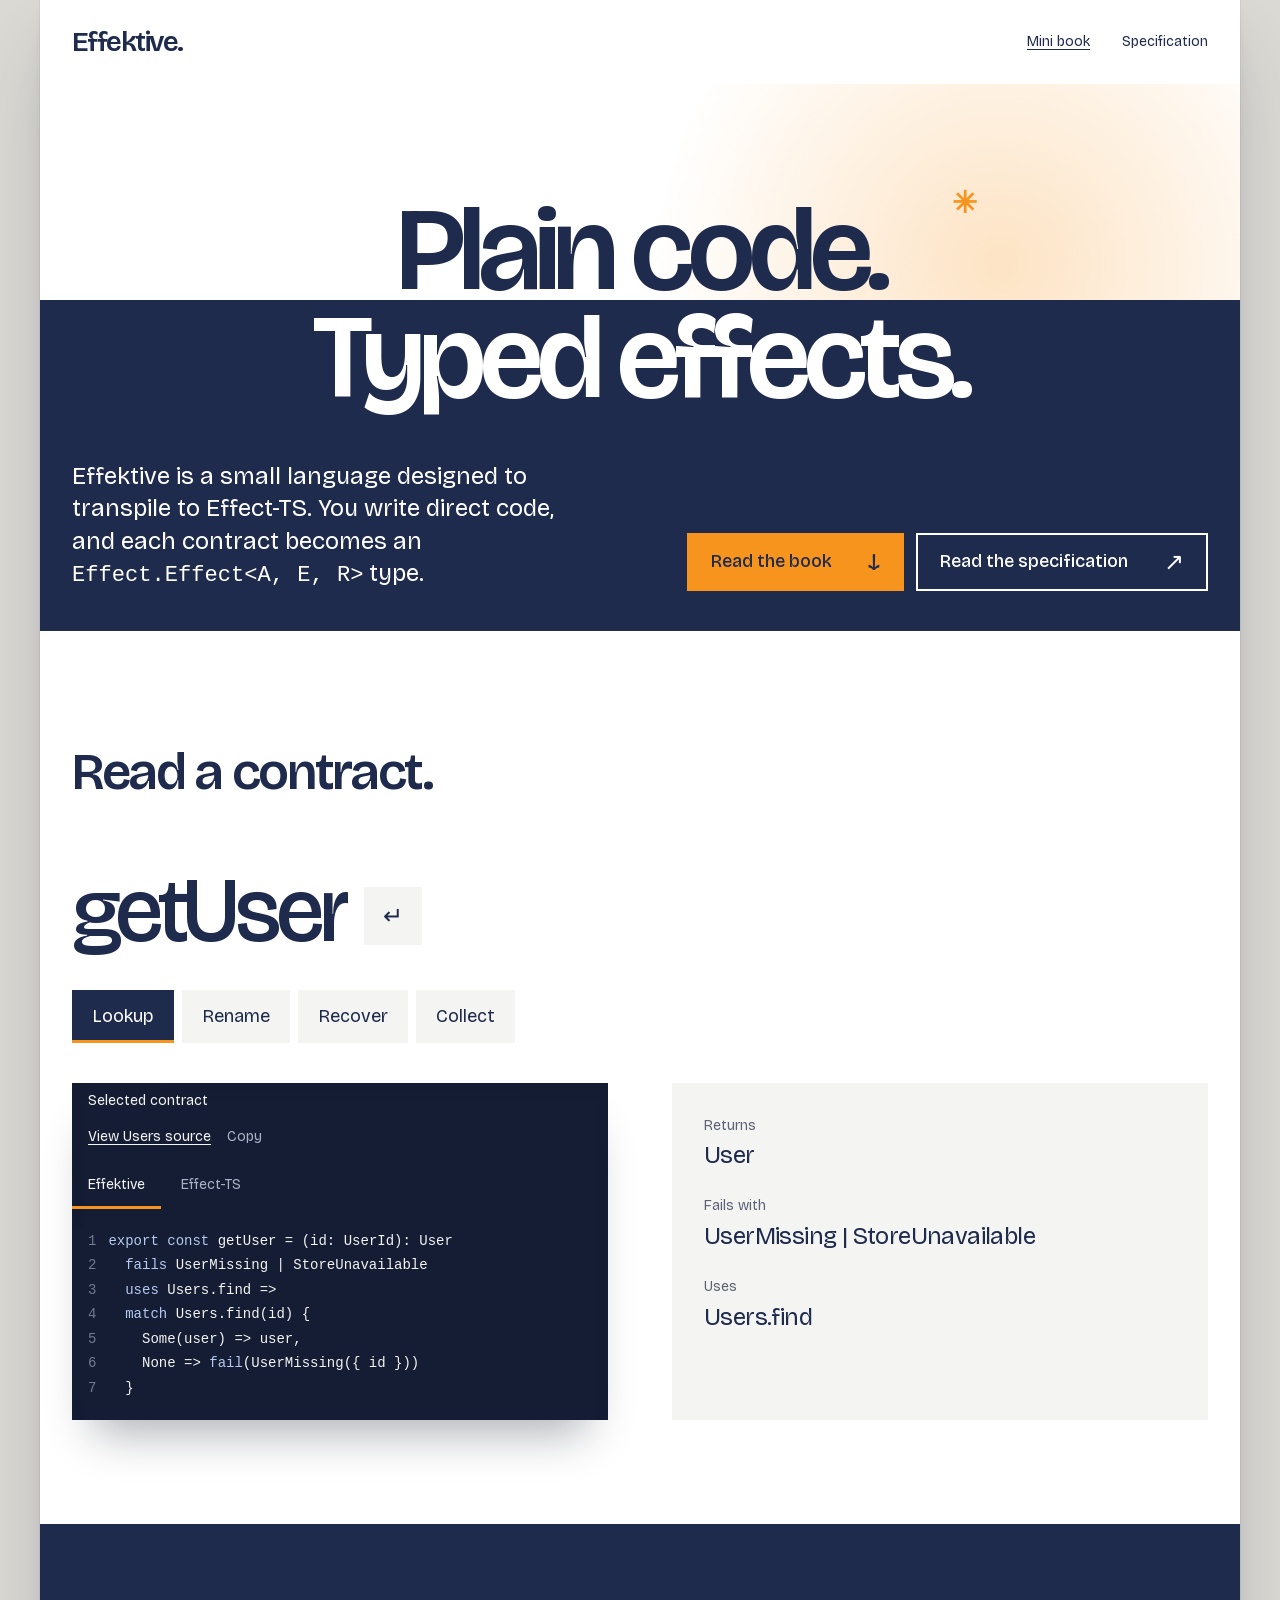
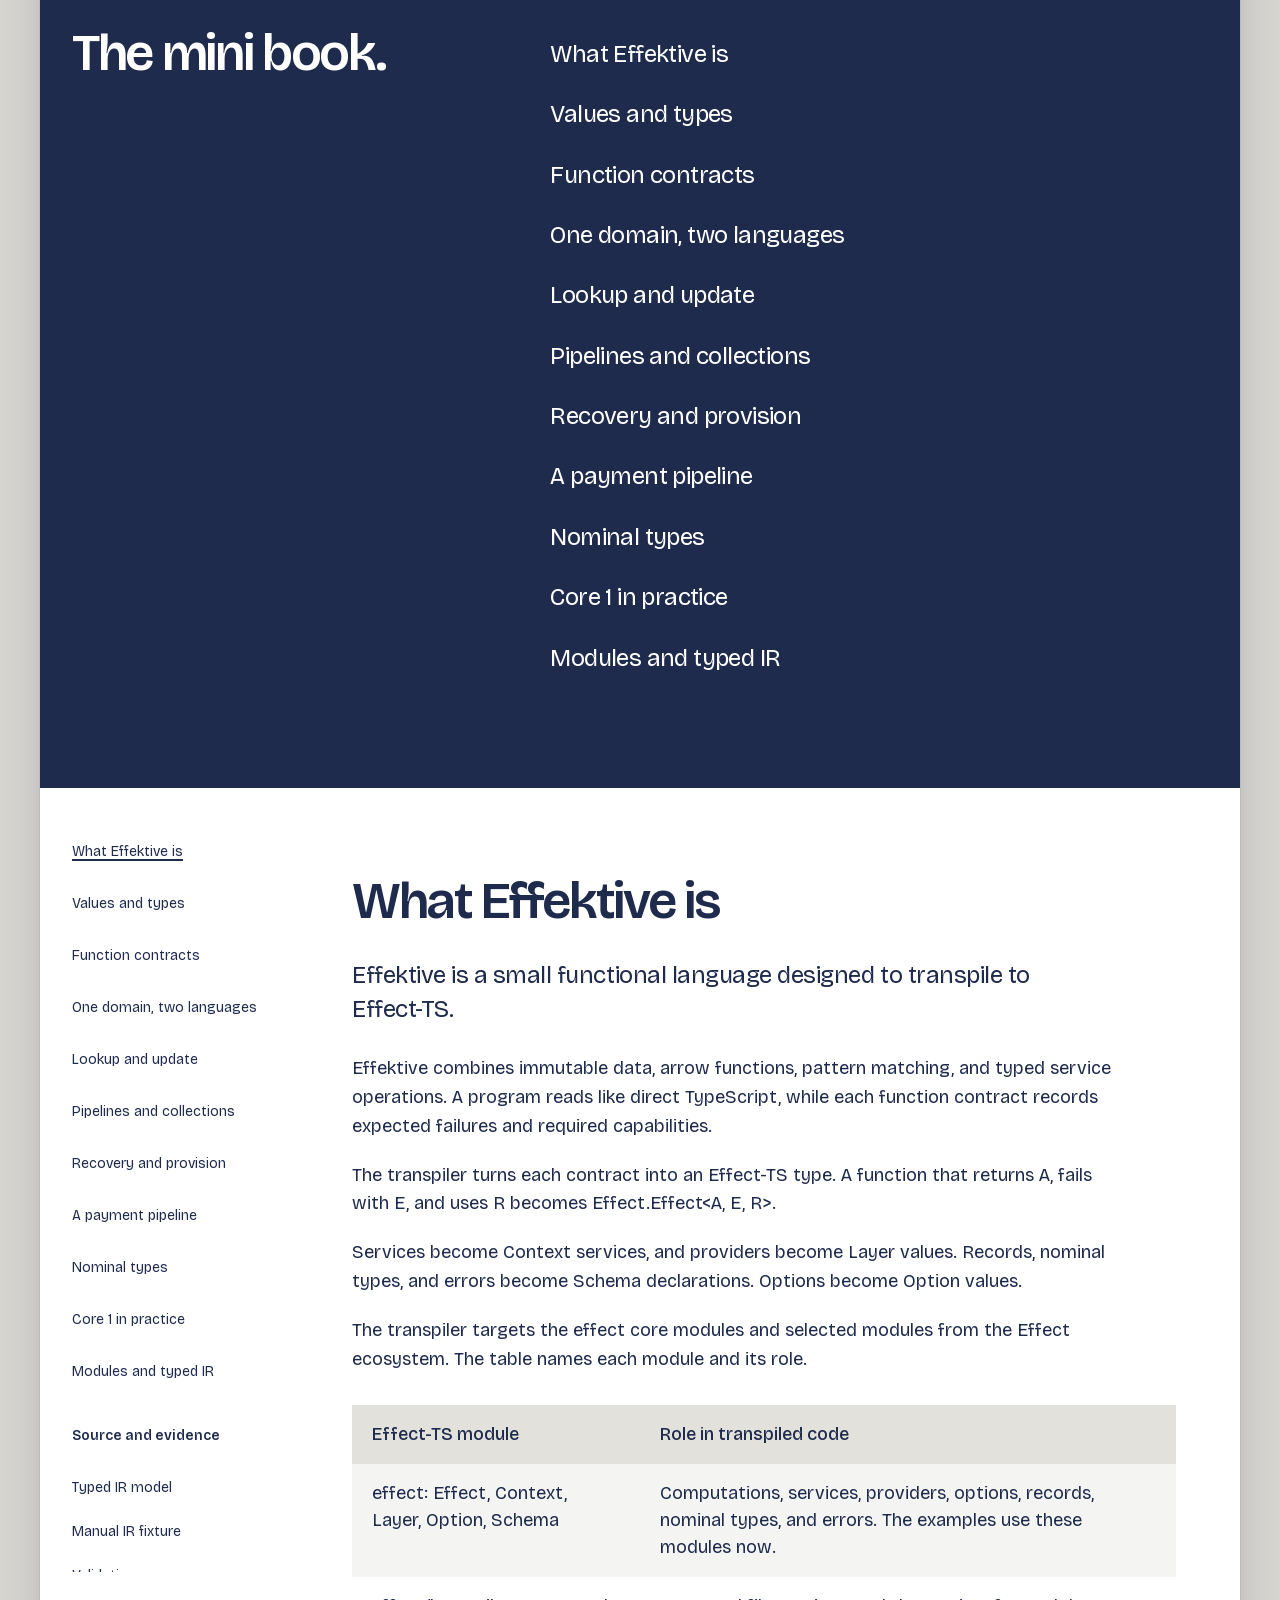
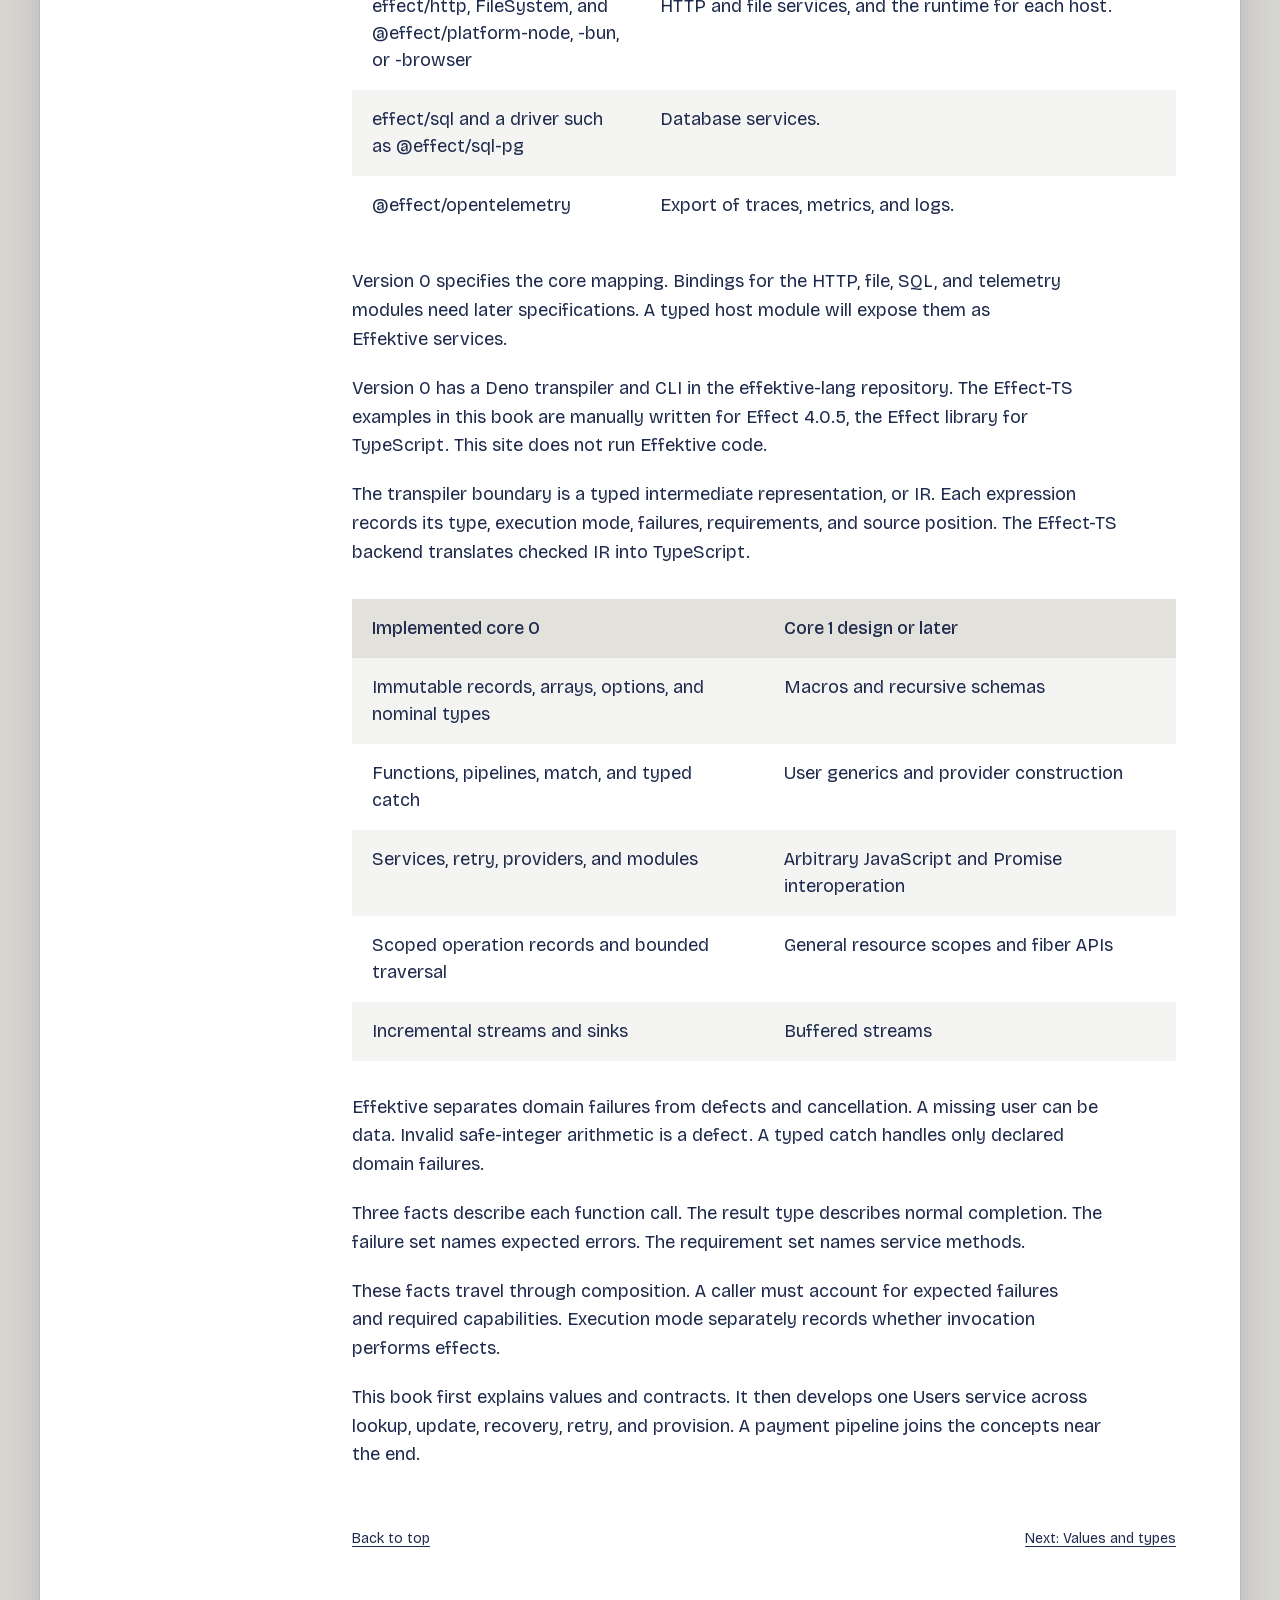
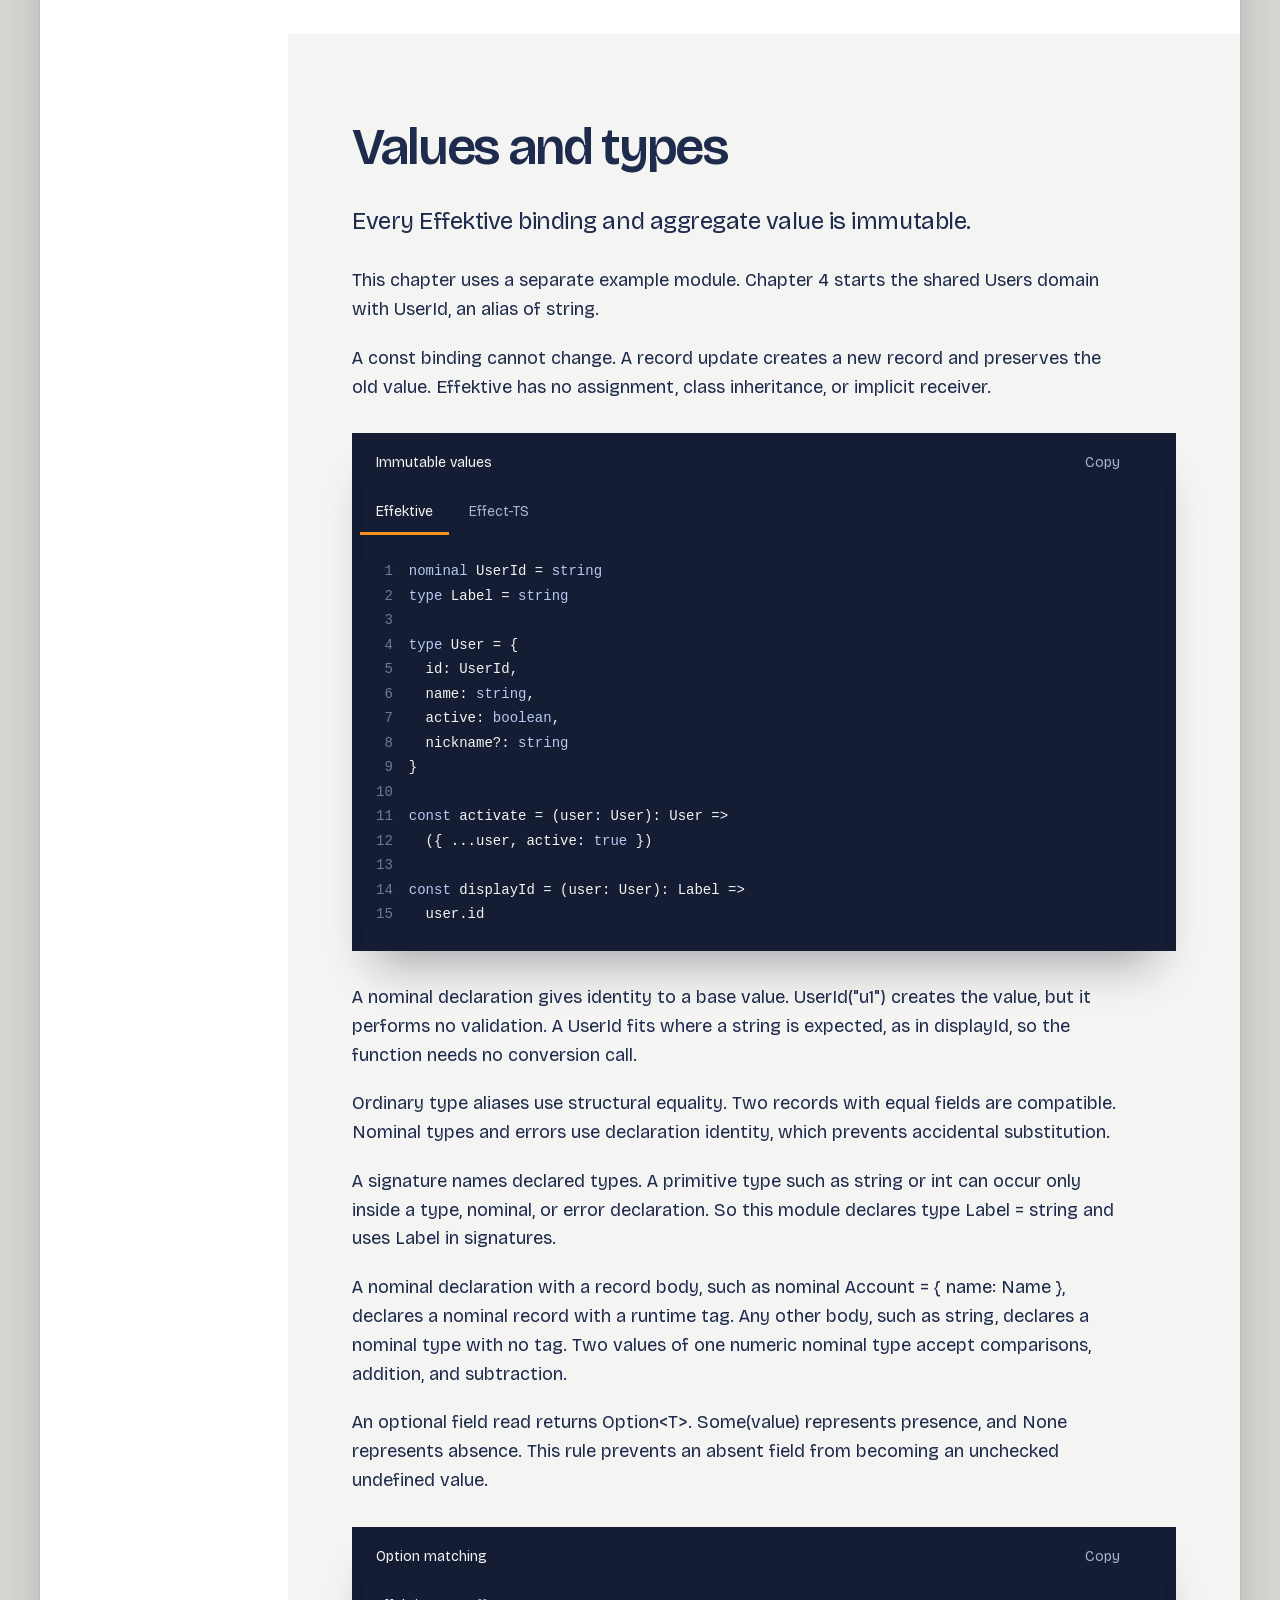
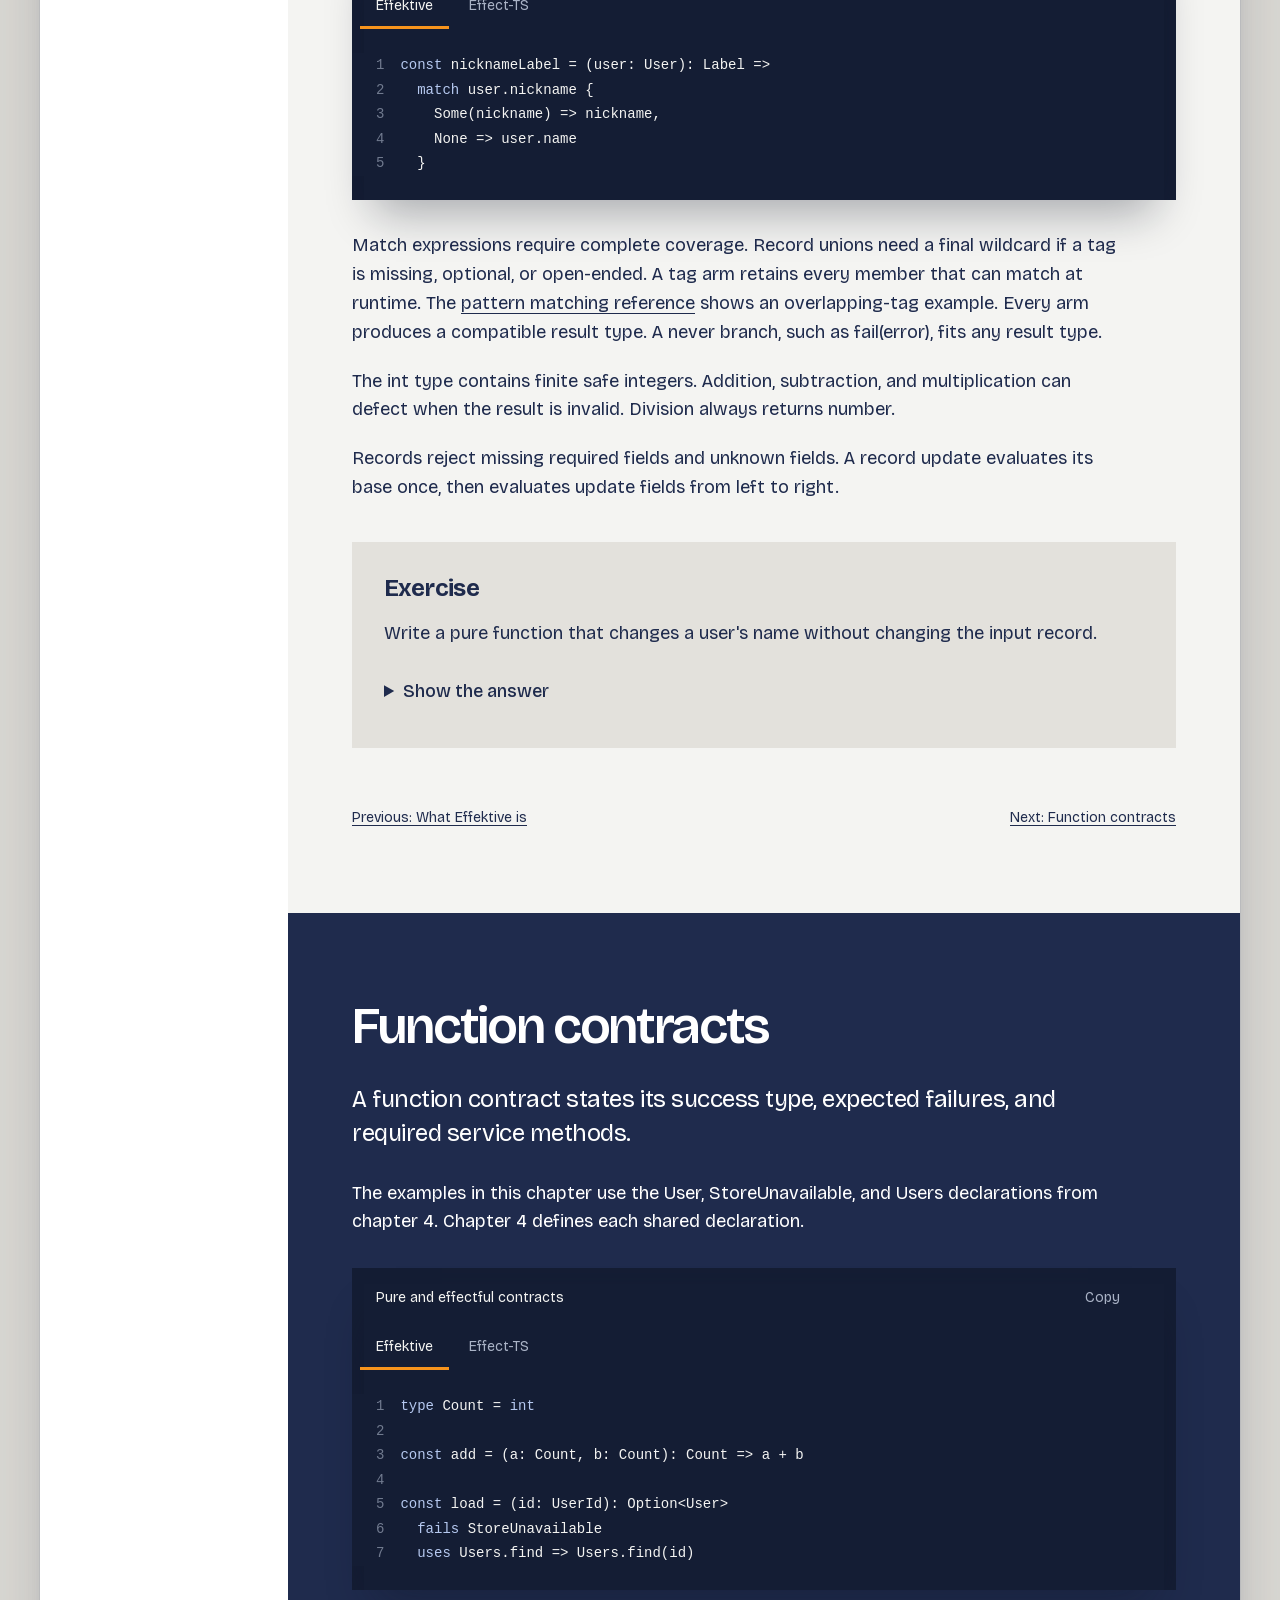
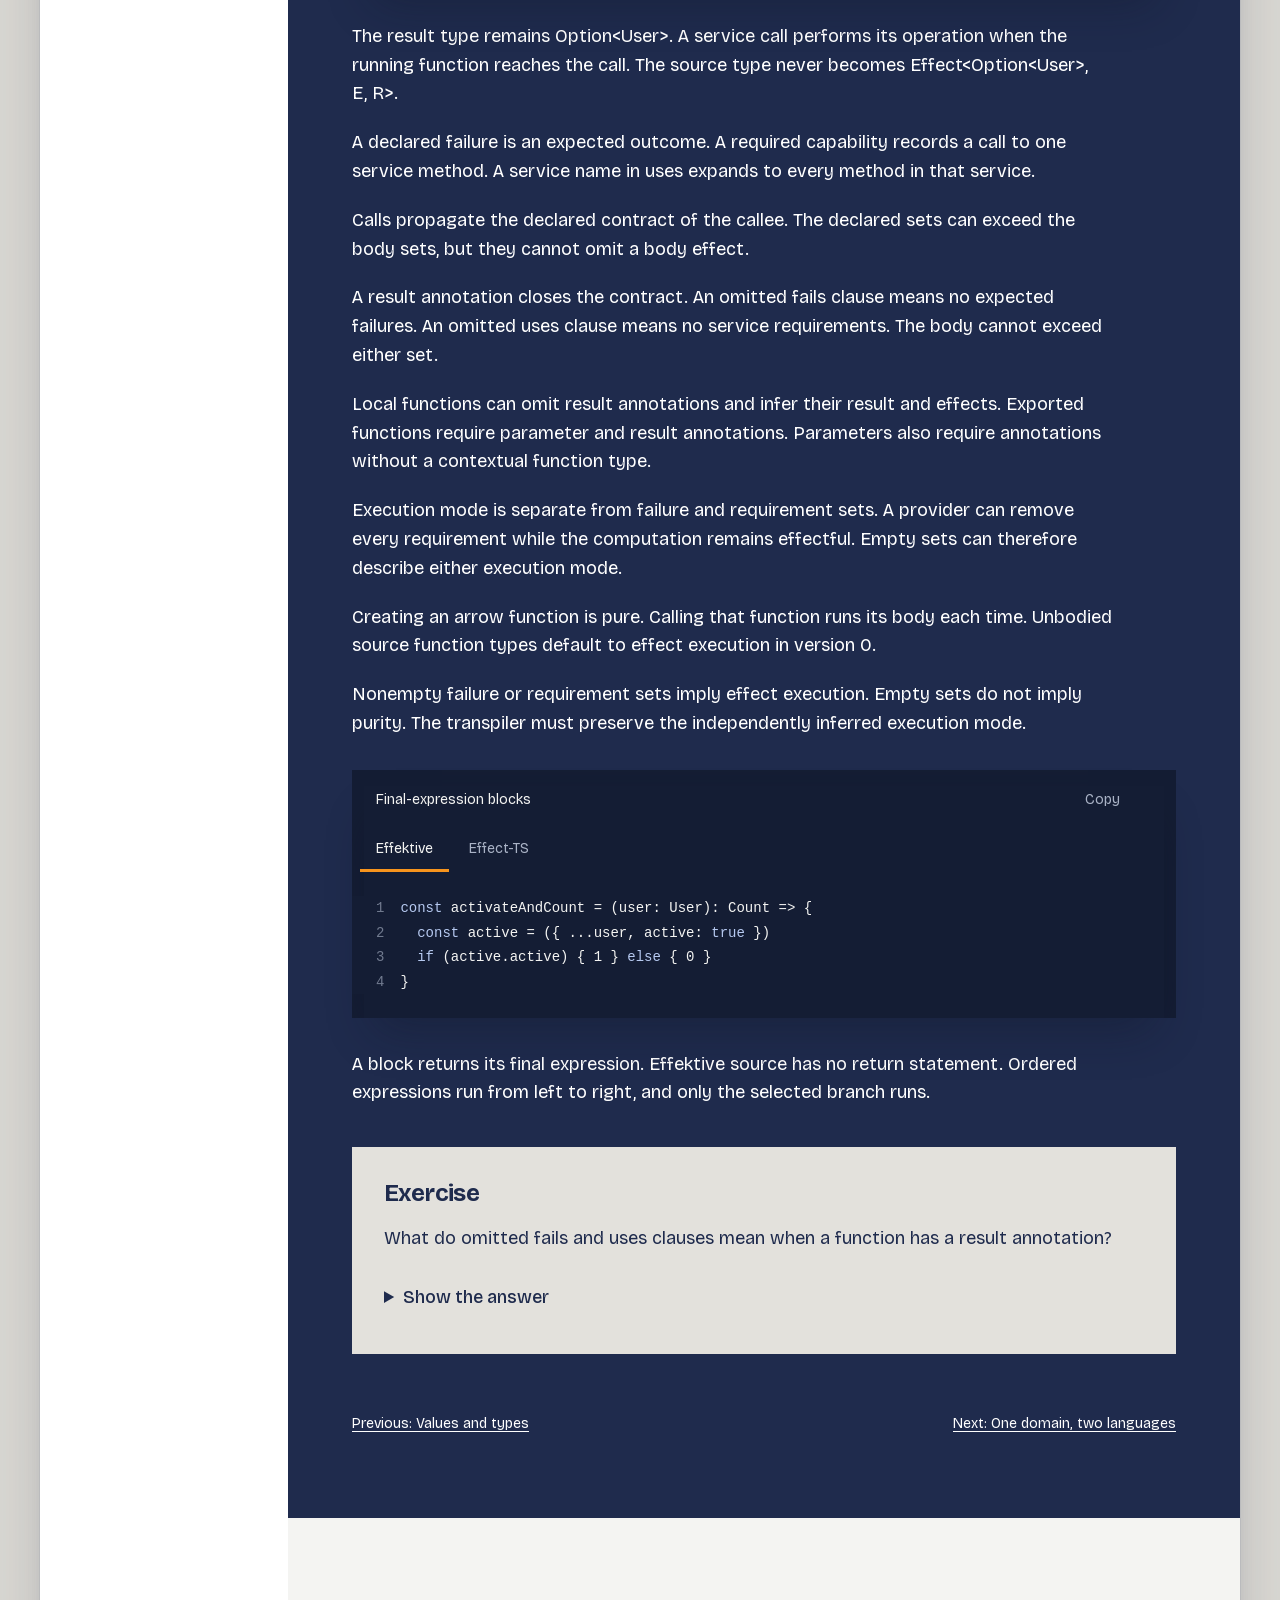
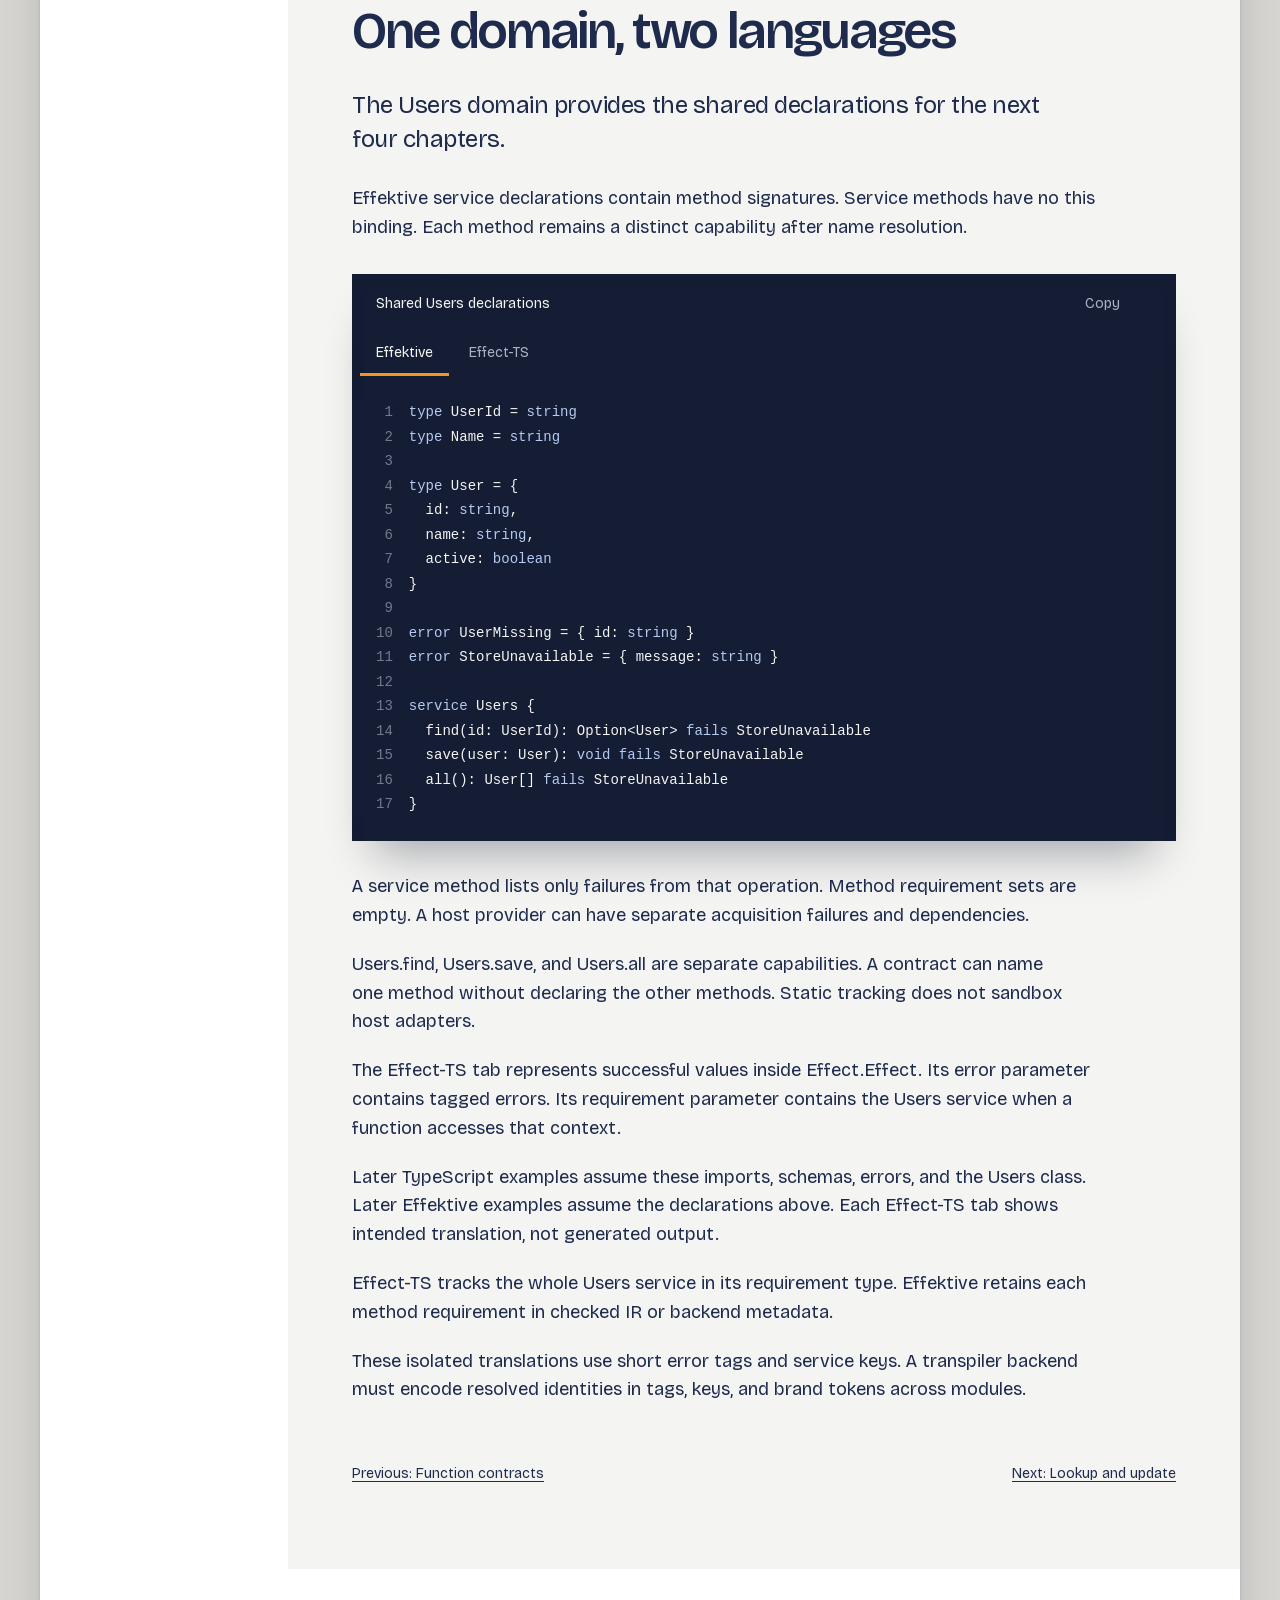
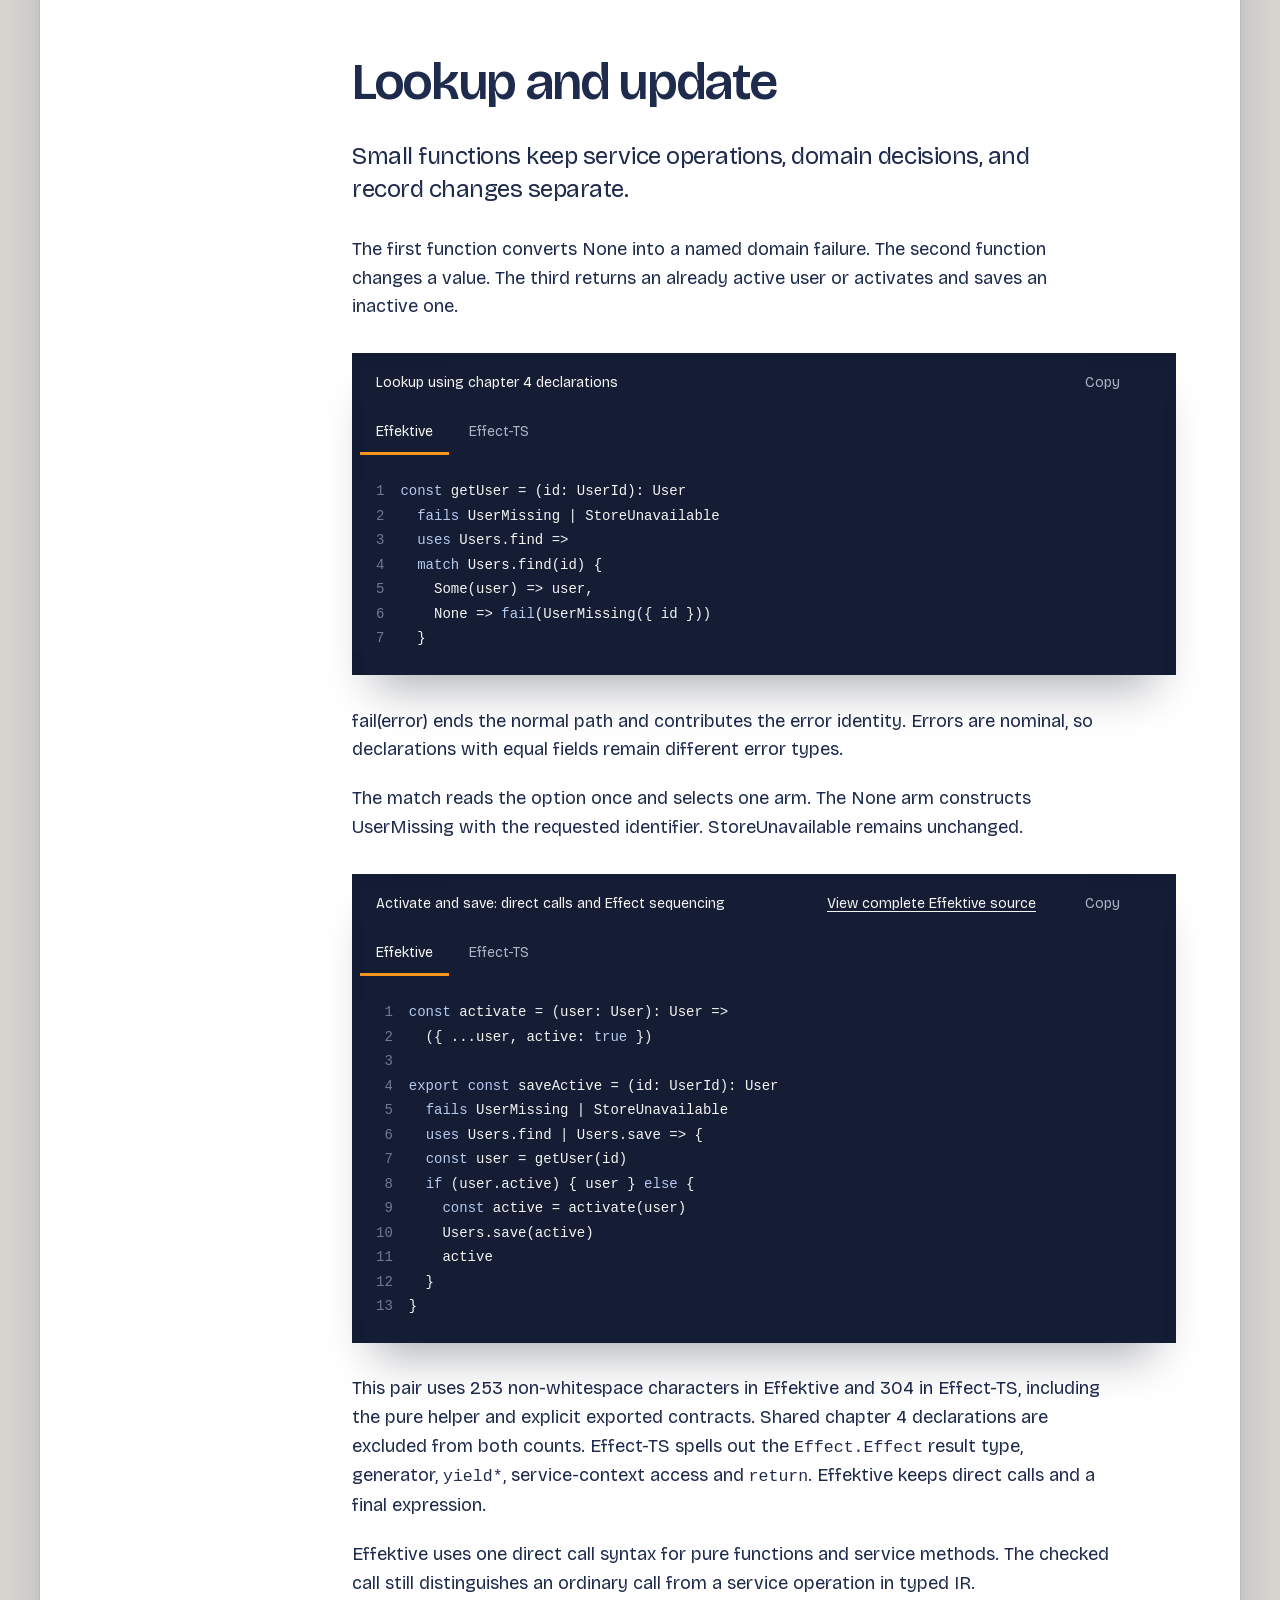
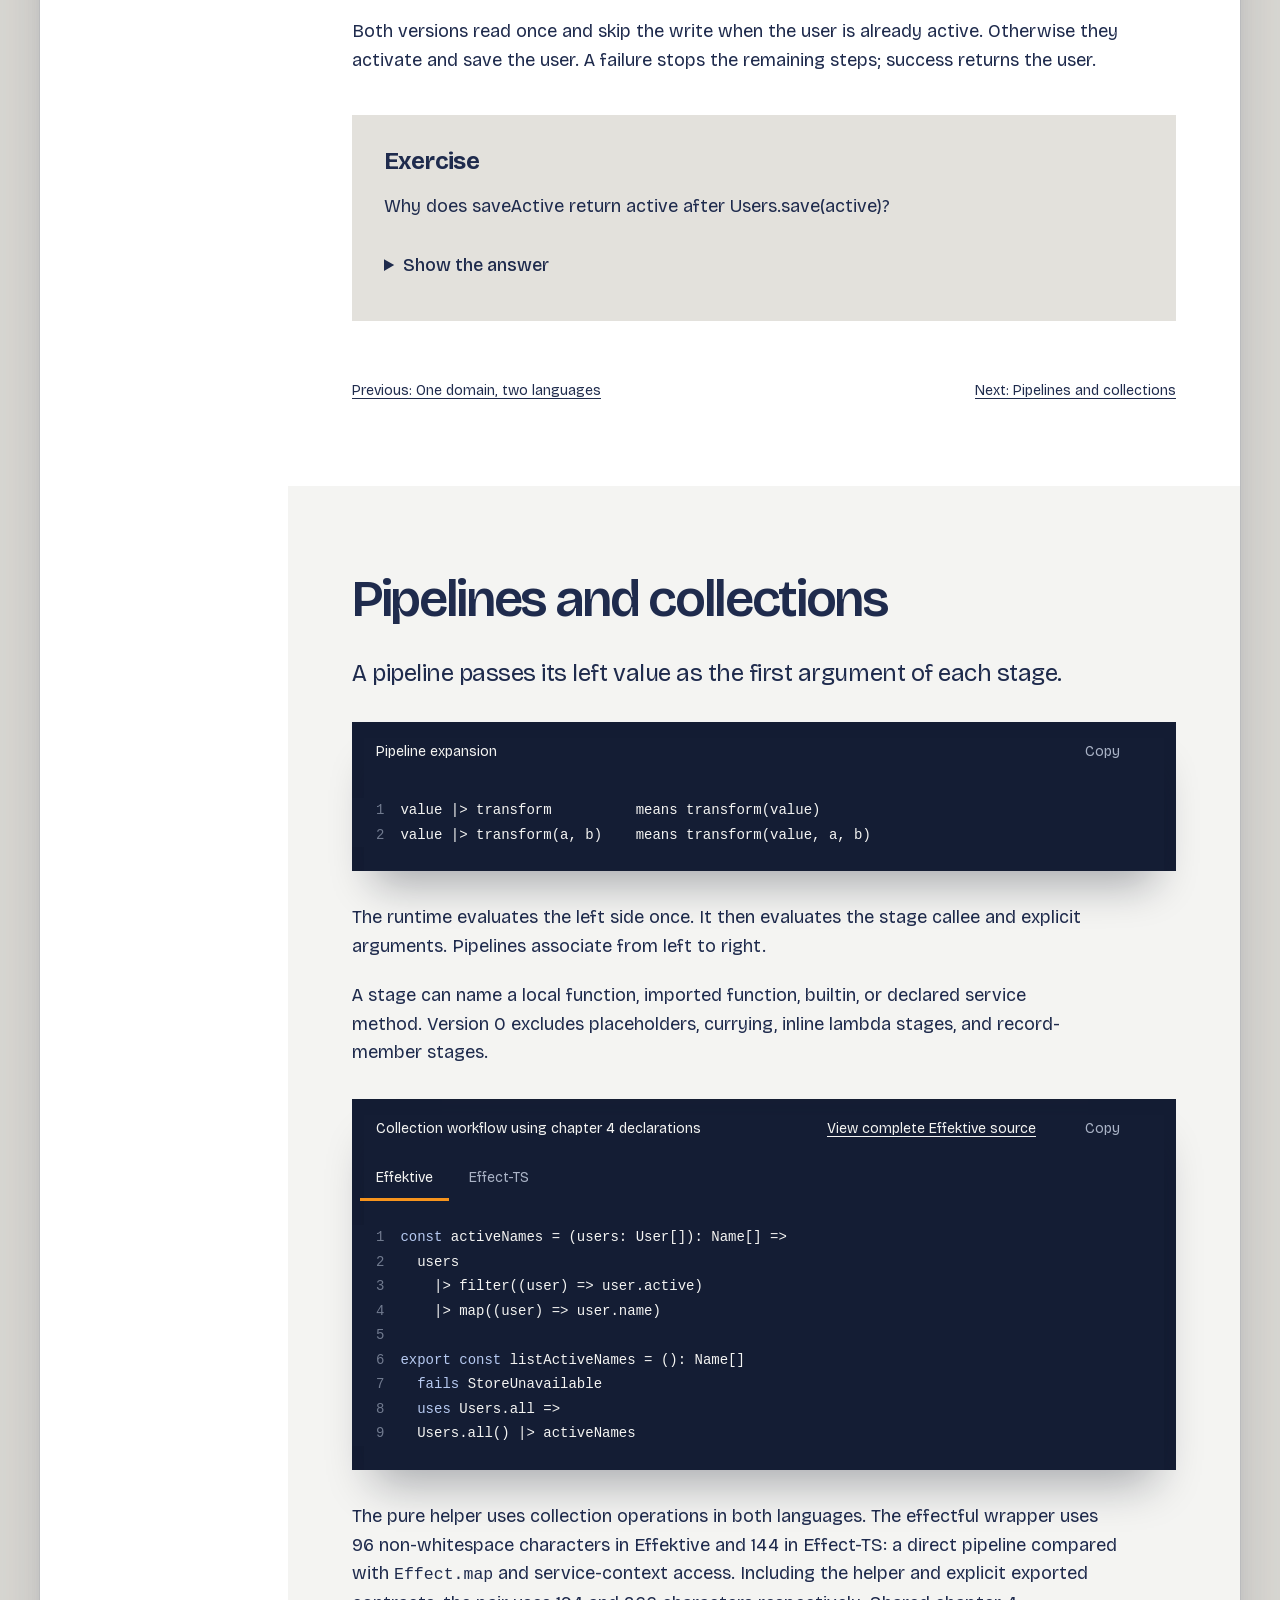
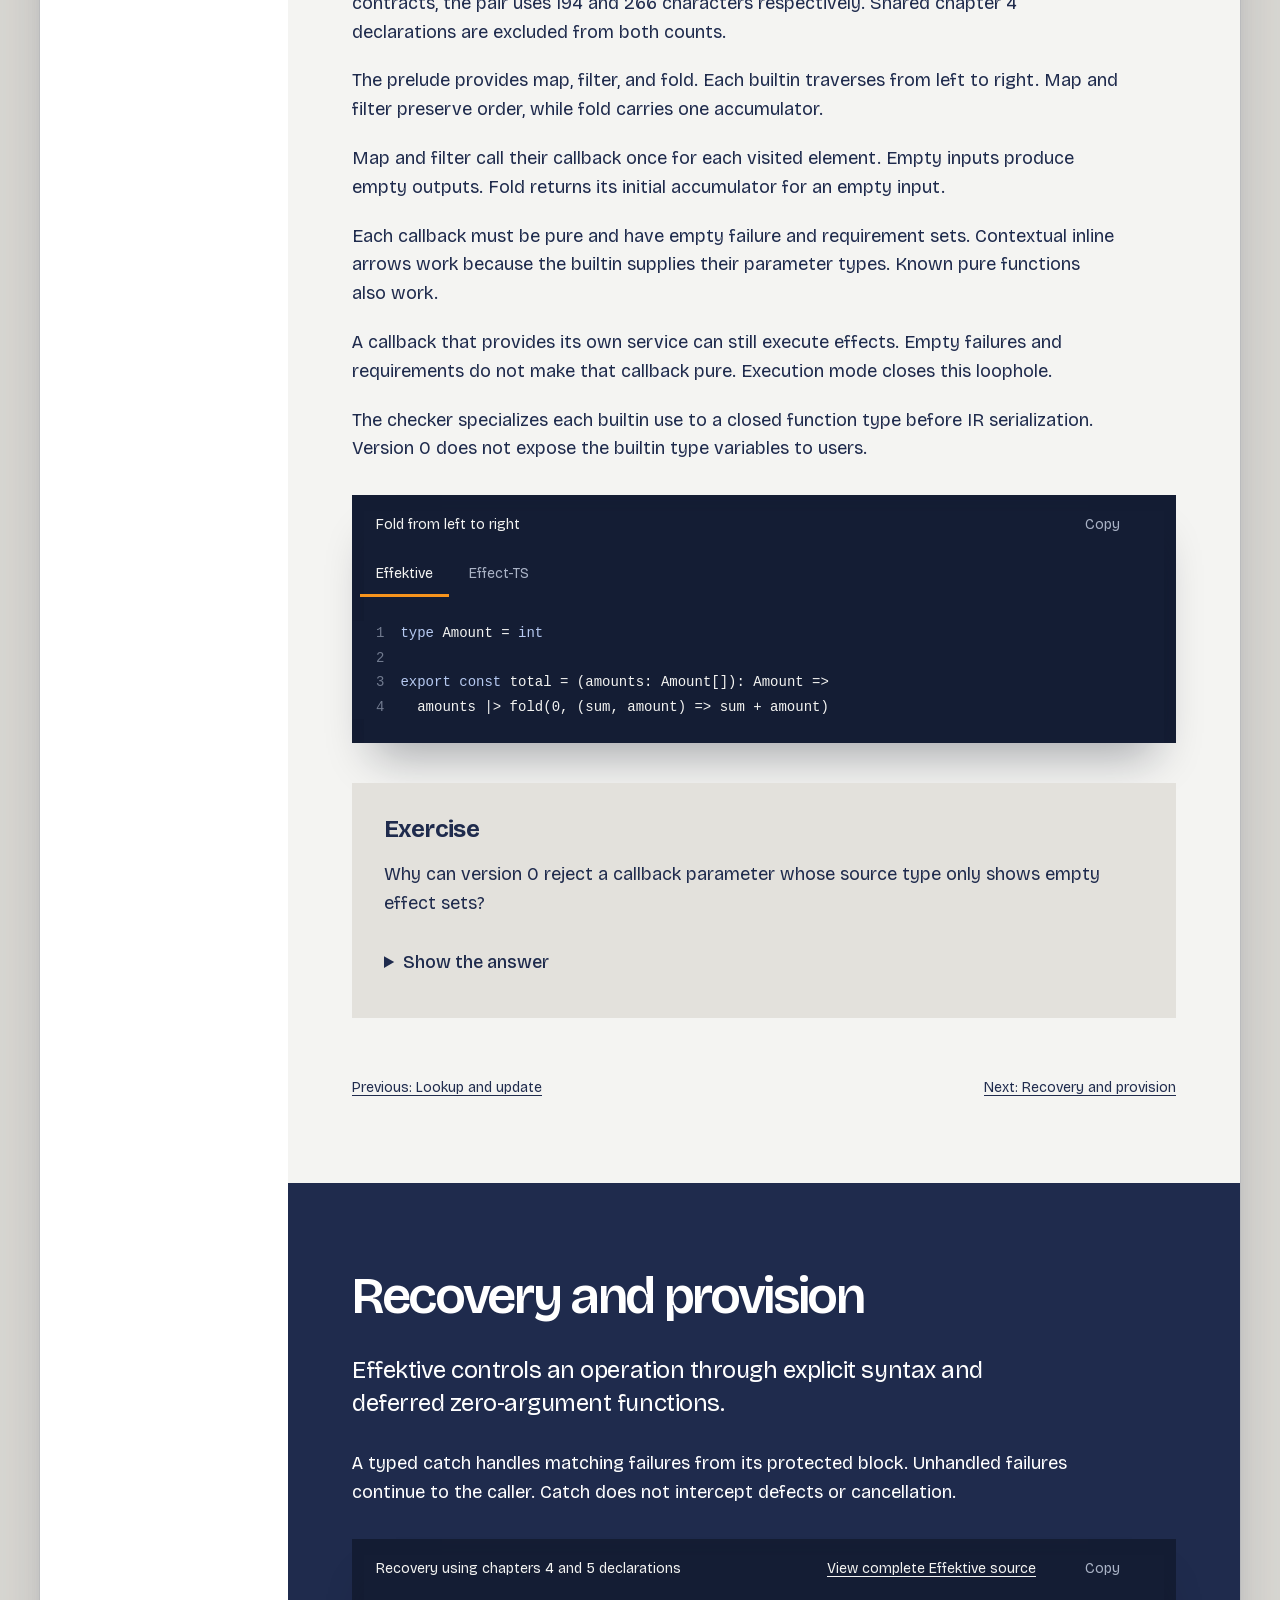
==== commit 971696d4: "Rename the project from Effective to Effektive Rename paths, page names, storage keys, the highlight" ====
--- a/public/index.html
+++ b/public/index.html
@@ -1,8 +1,8 @@
 <!doctype html>
-<html lang="en"><head><meta charset="utf-8"><meta name="viewport" content="width=device-width, initial-scale=1"><meta name="description" content="Effective is a small language designed to transpile to Effect-TS. Eleven chapters pair Effective source with its intended Effect-TS output."><title>Effective - Mini book</title><link rel="canonical" href="https://effective.timok.deno.net/"><meta property="og:site_name" content="Effective"><meta property="og:type" content="website"><meta property="og:title" content="Effective - Mini book"><meta property="og:description" content="Effective is a small language designed to transpile to Effect-TS. Eleven chapters pair Effective source with its intended Effect-TS output."><meta property="og:url" content="https://effective.timok.deno.net/"><meta property="og:image:width" content="1200"><meta property="og:image:height" content="630"><meta property="og:image:alt" content="Effective. Plain code. Typed effects. A small language designed to transpile to Effect-TS."><meta property="og:image" content="https://effective.timok.deno.net/og-image.png"><meta name="twitter:card" content="summary_large_image"><meta name="twitter:title" content="Effective - Mini book"><meta name="twitter:description" content="Effective is a small language designed to transpile to Effect-TS. Eleven chapters pair Effective source with its intended Effect-TS output."><meta name="twitter:image" content="https://effective.timok.deno.net/og-image.png"><meta name="twitter:image:alt" content="Effective. Plain code. Typed effects. A small language designed to transpile to Effect-TS."><script type="application/ld+json">{"@context":"https://schema.org","@graph":[{"@type":"WebSite","@id":"https://effective.timok.deno.net/#website","name":"Effective","url":"https://effective.timok.deno.net/","description":"Effective is a small language designed to transpile to Effect-TS. Eleven chapters pair Effective source with its intended Effect-TS output.","inLanguage":"en"},{"@type":"TechArticle","@id":"https://effective.timok.deno.net/#book","headline":"Effective mini book","name":"Effective - Mini book","description":"Effective is a small language designed to transpile to Effect-TS. Eleven chapters pair Effective source with its intended Effect-TS output.","url":"https://effective.timok.deno.net/","image":"https://effective.timok.deno.net/og-image.png","inLanguage":"en","isPartOf":{"@id":"https://effective.timok.deno.net/#website"}}]}</script><link rel="icon" href="data:,"><link rel="stylesheet" href="site.css?v=0.6.4"><script src="site.js?v=0.6.4" defer></script></head>
+<html lang="en"><head><meta charset="utf-8"><meta name="viewport" content="width=device-width, initial-scale=1"><meta name="description" content="Effektive is a small language designed to transpile to Effect-TS. Eleven chapters pair Effektive source with its intended Effect-TS output."><title>Effektive - Mini book</title><link rel="canonical" href="https://effektive.timok.deno.net/"><meta property="og:site_name" content="Effektive"><meta property="og:type" content="website"><meta property="og:title" content="Effektive - Mini book"><meta property="og:description" content="Effektive is a small language designed to transpile to Effect-TS. Eleven chapters pair Effektive source with its intended Effect-TS output."><meta property="og:url" content="https://effektive.timok.deno.net/"><meta property="og:image:width" content="1200"><meta property="og:image:height" content="630"><meta property="og:image:alt" content="Effektive. Plain code. Typed effects. A small language designed to transpile to Effect-TS."><meta property="og:image" content="https://effektive.timok.deno.net/og-image.png"><meta name="twitter:card" content="summary_large_image"><meta name="twitter:title" content="Effektive - Mini book"><meta name="twitter:description" content="Effektive is a small language designed to transpile to Effect-TS. Eleven chapters pair Effektive source with its intended Effect-TS output."><meta name="twitter:image" content="https://effektive.timok.deno.net/og-image.png"><meta name="twitter:image:alt" content="Effektive. Plain code. Typed effects. A small language designed to transpile to Effect-TS."><script type="application/ld+json">{"@context":"https://schema.org","@graph":[{"@type":"WebSite","@id":"https://effektive.timok.deno.net/#website","name":"Effektive","url":"https://effektive.timok.deno.net/","description":"Effektive is a small language designed to transpile to Effect-TS. Eleven chapters pair Effektive source with its intended Effect-TS output.","inLanguage":"en"},{"@type":"TechArticle","@id":"https://effektive.timok.deno.net/#book","headline":"Effektive mini book","name":"Effektive - Mini book","description":"Effektive is a small language designed to transpile to Effect-TS. Eleven chapters pair Effektive source with its intended Effect-TS output.","url":"https://effektive.timok.deno.net/","image":"https://effektive.timok.deno.net/og-image.png","inLanguage":"en","isPartOf":{"@id":"https://effektive.timok.deno.net/#website"}}]}</script><link rel="icon" href="data:,"><link rel="stylesheet" href="site.css?v=0.6.6"><script src="site.js?v=0.6.6" defer></script></head>
 <body id="top" class="book-page"><a class="skip" href="#content">Skip to content</a>
-<header class="topbar"><a class="brand" href="index.html">Effective<span class="brand-period" aria-hidden="true">.</span></a><nav class="toplinks" aria-label="Documents"><a href="index.html" aria-current="page">Mini book</a><a href="effective-spec.html">Specification</a></nav></header>
-<main id="site-content"><section class="hero" aria-labelledby="hero-heading"><div class="hero-type"><h1 id="hero-heading"><span>Plain code.</span><span>Typed effects.</span><i class="hero-spark" aria-hidden="true">✳︎</i></h1></div><div class="hero-bottom"><p class="subtitle">Effective is a small language designed to transpile to Effect-TS. You write direct code, and each contract becomes an <code>Effect.Effect&lt;A, E, R&gt;</code> type.</p><div class="hero-actions"><a class="button primary-action" href="#orientation">Read the book <span aria-hidden="true">↓</span></a><a class="button secondary-action" href="effective-spec.html">Read the specification <span aria-hidden="true">↗</span></a></div></div></section><section class="showcase" id="contracts-explorer" aria-labelledby="explorer-heading"><h2 id="explorer-heading">Read a contract.</h2><form data-contract-explorer><div class="contract-controls" hidden><label class="visually-hidden" for="contract-function">Function name</label><div class="function-input"><input id="contract-function" name="function" value="getUser" list="function-names" autocomplete="off" spellcheck="false" aria-describedby="contract-message"><button type="submit" aria-label="Show function contract">↵</button></div><datalist id="function-names"><option value="getUser"></option><option value="rename"></option><option value="displayName"></option><option value="activeNames"></option></datalist><div class="function-choices" aria-label="Example functions"><button type="button" data-function="getUser" aria-pressed="true">Lookup</button><button type="button" data-function="rename" aria-pressed="false">Rename</button><button type="button" data-function="displayName" aria-pressed="false">Recover</button><button type="button" data-function="activeNames" aria-pressed="false">Collect</button></div></div><div class="contract-result"><span class="contract-signal" aria-hidden="true"></span><figure class="code contract-source" data-ui data-tabs data-check="explorer-getUser" data-check-requires="users-declarations"><figcaption>Selected contract <a href="effective-examples/users.eff">View Users source</a></figcaption><div class="code-panel" data-tab="Effective"><pre id="contract-source" tabindex="0"><code class="language-effective">export const getUser = (id: UserId): User
+<header class="topbar"><a class="brand" href="index.html">Effektive<span class="brand-period" aria-hidden="true">.</span></a><nav class="toplinks" aria-label="Documents"><a href="index.html" aria-current="page">Mini book</a><a href="effektive-spec.html">Specification</a></nav></header>
+<main id="site-content"><section class="hero" aria-labelledby="hero-heading"><div class="hero-type"><h1 id="hero-heading"><span>Plain code.</span><span>Typed effects.</span><i class="hero-spark" aria-hidden="true">✳︎</i></h1></div><div class="hero-bottom"><p class="subtitle">Effektive is a small language designed to transpile to Effect-TS. You write direct code, and each contract becomes an <code>Effect.Effect&lt;A, E, R&gt;</code> type.</p><div class="hero-actions"><a class="button primary-action" href="#orientation">Read the book <span aria-hidden="true">↓</span></a><a class="button secondary-action" href="effektive-spec.html">Read the specification <span aria-hidden="true">↗</span></a></div></div></section><section class="showcase" id="contracts-explorer" aria-labelledby="explorer-heading"><h2 id="explorer-heading">Read a contract.</h2><form data-contract-explorer><div class="contract-controls" hidden><label class="visually-hidden" for="contract-function">Function name</label><div class="function-input"><input id="contract-function" name="function" value="getUser" list="function-names" autocomplete="off" spellcheck="false" aria-describedby="contract-message"><button type="submit" aria-label="Show function contract">↵</button></div><datalist id="function-names"><option value="getUser"></option><option value="rename"></option><option value="displayName"></option><option value="activeNames"></option></datalist><div class="function-choices" aria-label="Example functions"><button type="button" data-function="getUser" aria-pressed="true">Lookup</button><button type="button" data-function="rename" aria-pressed="false">Rename</button><button type="button" data-function="displayName" aria-pressed="false">Recover</button><button type="button" data-function="activeNames" aria-pressed="false">Collect</button></div></div><div class="contract-result"><span class="contract-signal" aria-hidden="true"></span><figure class="code contract-source" data-ui data-tabs data-check="explorer-getUser" data-check-requires="users-declarations"><figcaption>Selected contract <a href="effektive-examples/users.eff">View Users source</a></figcaption><div class="code-panel" data-tab="Effektive"><pre id="contract-source" tabindex="0"><code class="language-effektive">export const getUser = (id: UserId): User
   fails UserMissing | StoreUnavailable
   uses Users.find =&gt;
   match Users.find(id) {
@@ -19,22 +19,22 @@
       onNone: () =&gt; Effect.fail(new UserMissing({ id })),
       onSome: (user) =&gt; Effect.succeed(user)
     })
-  )</code></pre></div></figure><div class="contract-reading" aria-live="polite" aria-atomic="true"><dl><div><dt>Returns</dt><dd id="contract-success">User</dd></div><div><dt>Fails with</dt><dd id="contract-failures">UserMissing | StoreUnavailable</dd></div><div><dt>Uses</dt><dd id="contract-uses">Users.find</dd></div></dl></div></div><p id="contract-message" role="status"></p></form></section><section class="book-index" id="book" aria-labelledby="book-heading"><h2 id="book-heading">The mini book.</h2><nav class="chapter-index" aria-label="Book chapters"><a href="#orientation">What Effective is</a><a href="#values">Values and types</a><a href="#contracts">Function contracts</a><a href="#users-foundation">One domain, two languages</a><a href="#lookup-update">Lookup and update</a><a href="#pipelines-collections">Pipelines and collections</a><a href="#control">Recovery and provision</a><a href="#payment">A payment pipeline</a><a href="#nominal-types">Nominal types</a><a href="#core1-showcase">Core 1 in practice</a><a href="#modules-reference">Modules and typed IR</a></nav></section><div class="layout" id="reader"><details class="contents-menu"><summary>Chapters</summary><nav class="contents mobile-contents" aria-label="Mobile contents"><ol><li><a href="#orientation">What Effective is</a></li><li><a href="#values">Values and types</a></li><li><a href="#contracts">Function contracts</a></li><li><a href="#users-foundation">One domain, two languages</a></li><li><a href="#lookup-update">Lookup and update</a></li><li><a href="#pipelines-collections">Pipelines and collections</a></li><li><a href="#control">Recovery and provision</a></li><li><a href="#payment">A payment pipeline</a></li><li><a href="#nominal-types">Nominal types</a></li><li><a href="#core1-showcase">Core 1 in practice</a></li><li><a href="#modules-reference">Modules and typed IR</a></li></ol><p class="contents-title resources-title">Source and evidence</p><a class="resource" href="typed-ir.ts">Typed IR model</a><a class="resource" href="log.ir.json">Manual IR fixture</a><a class="resource" href="effective-validation.txt">Validation scope</a><a class="resource" href="effective-examples/users.eff">Users example</a><a class="resource" href="effective-examples/pay.eff">Payment example</a><a class="resource" href="effective-examples/core1.eff">Core 1 example</a><a class="resource" href="effective-examples/main.eff">Application boundary</a></nav></details><nav class="contents" aria-label="Contents"><ol><li><a href="#orientation">What Effective is</a></li><li><a href="#values">Values and types</a></li><li><a href="#contracts">Function contracts</a></li><li><a href="#users-foundation">One domain, two languages</a></li><li><a href="#lookup-update">Lookup and update</a></li><li><a href="#pipelines-collections">Pipelines and collections</a></li><li><a href="#control">Recovery and provision</a></li><li><a href="#payment">A payment pipeline</a></li><li><a href="#nominal-types">Nominal types</a></li><li><a href="#core1-showcase">Core 1 in practice</a></li><li><a href="#modules-reference">Modules and typed IR</a></li></ol><p class="contents-title resources-title">Source and evidence</p><a class="resource" href="typed-ir.ts">Typed IR model</a><a class="resource" href="log.ir.json">Manual IR fixture</a><a class="resource" href="effective-validation.txt">Validation scope</a><a class="resource" href="effective-examples/users.eff">Users example</a><a class="resource" href="effective-examples/pay.eff">Payment example</a><a class="resource" href="effective-examples/core1.eff">Core 1 example</a><a class="resource" href="effective-examples/main.eff">Application boundary</a></nav>
-<article class="main" id="content"><section class="section" id="orientation" aria-labelledby="heading-orientation"><h2 id="heading-orientation">What Effective is</h2><p class="lead">Effective is a small functional language designed to transpile to Effect-TS.</p><p>Effective combines immutable data, arrow functions, pattern matching, and typed service operations. A program reads like direct TypeScript, while each function contract records expected failures and required capabilities.</p>
+  )</code></pre></div></figure><div class="contract-reading" aria-live="polite" aria-atomic="true"><dl><div><dt>Returns</dt><dd id="contract-success">User</dd></div><div><dt>Fails with</dt><dd id="contract-failures">UserMissing | StoreUnavailable</dd></div><div><dt>Uses</dt><dd id="contract-uses">Users.find</dd></div></dl></div></div><p id="contract-message" role="status"></p></form></section><section class="book-index" id="book" aria-labelledby="book-heading"><h2 id="book-heading">The mini book.</h2><nav class="chapter-index" aria-label="Book chapters"><a href="#orientation">What Effektive is</a><a href="#values">Values and types</a><a href="#contracts">Function contracts</a><a href="#users-foundation">One domain, two languages</a><a href="#lookup-update">Lookup and update</a><a href="#pipelines-collections">Pipelines and collections</a><a href="#control">Recovery and provision</a><a href="#payment">A payment pipeline</a><a href="#nominal-types">Nominal types</a><a href="#core1-showcase">Core 1 in practice</a><a href="#modules-reference">Modules and typed IR</a></nav></section><div class="layout" id="reader"><details class="contents-menu"><summary>Chapters</summary><nav class="contents mobile-contents" aria-label="Mobile contents"><ol><li><a href="#orientation">What Effektive is</a></li><li><a href="#values">Values and types</a></li><li><a href="#contracts">Function contracts</a></li><li><a href="#users-foundation">One domain, two languages</a></li><li><a href="#lookup-update">Lookup and update</a></li><li><a href="#pipelines-collections">Pipelines and collections</a></li><li><a href="#control">Recovery and provision</a></li><li><a href="#payment">A payment pipeline</a></li><li><a href="#nominal-types">Nominal types</a></li><li><a href="#core1-showcase">Core 1 in practice</a></li><li><a href="#modules-reference">Modules and typed IR</a></li></ol><p class="contents-title resources-title">Source and evidence</p><a class="resource" href="typed-ir.ts">Typed IR model</a><a class="resource" href="log.ir.json">Manual IR fixture</a><a class="resource" href="effektive-validation.txt">Validation scope</a><a class="resource" href="effektive-examples/users.eff">Users example</a><a class="resource" href="effektive-examples/pay.eff">Payment example</a><a class="resource" href="effektive-examples/core1.eff">Core 1 example</a><a class="resource" href="effektive-examples/main.eff">Application boundary</a></nav></details><nav class="contents" aria-label="Contents"><ol><li><a href="#orientation">What Effektive is</a></li><li><a href="#values">Values and types</a></li><li><a href="#contracts">Function contracts</a></li><li><a href="#users-foundation">One domain, two languages</a></li><li><a href="#lookup-update">Lookup and update</a></li><li><a href="#pipelines-collections">Pipelines and collections</a></li><li><a href="#control">Recovery and provision</a></li><li><a href="#payment">A payment pipeline</a></li><li><a href="#nominal-types">Nominal types</a></li><li><a href="#core1-showcase">Core 1 in practice</a></li><li><a href="#modules-reference">Modules and typed IR</a></li></ol><p class="contents-title resources-title">Source and evidence</p><a class="resource" href="typed-ir.ts">Typed IR model</a><a class="resource" href="log.ir.json">Manual IR fixture</a><a class="resource" href="effektive-validation.txt">Validation scope</a><a class="resource" href="effektive-examples/users.eff">Users example</a><a class="resource" href="effektive-examples/pay.eff">Payment example</a><a class="resource" href="effektive-examples/core1.eff">Core 1 example</a><a class="resource" href="effektive-examples/main.eff">Application boundary</a></nav>
+<article class="main" id="content"><section class="section" id="orientation" aria-labelledby="heading-orientation"><h2 id="heading-orientation">What Effektive is</h2><p class="lead">Effektive is a small functional language designed to transpile to Effect-TS.</p><p>Effektive combines immutable data, arrow functions, pattern matching, and typed service operations. A program reads like direct TypeScript, while each function contract records expected failures and required capabilities.</p>
 <p>The transpiler turns each contract into an Effect-TS type. A function that returns A, fails with E, and uses R becomes Effect.Effect&lt;A, E, R&gt;.</p>
 <p>Services become Context services, and providers become Layer values. Records, nominal types, and errors become Schema declarations. Options become Option values.</p>
 <p>The transpiler targets the effect core modules and selected modules from the Effect ecosystem. The table names each module and its role.</p>
 <div class="table-wrap"><table><thead><tr><th scope="col">Effect-TS module</th><th scope="col">Role in transpiled code</th></tr></thead><tbody><tr><td>effect: Effect, Context, Layer, Option, Schema</td><td>Computations, services, providers, options, records, nominal types, and errors. The examples use these modules now.</td></tr><tr><td>effect/http, FileSystem, and @effect/platform-node, -bun, or -browser</td><td>HTTP and file services, and the runtime for each host.</td></tr><tr><td>effect/sql and a driver such as @effect/sql-pg</td><td>Database services.</td></tr><tr><td>@effect/opentelemetry</td><td>Export of traces, metrics, and logs.</td></tr></tbody></table></div>
-<p>Version 0 specifies the core mapping. Bindings for the HTTP, file, SQL, and telemetry modules need later specifications. A typed host module will expose them as Effective services.</p>
-<p>Version 0 has a Deno transpiler and CLI in the effective-lang repository. The Effect-TS examples in this book are manually written for Effect 4.0.5, the Effect library for TypeScript. This site does not run Effective code.</p>
+<p>Version 0 specifies the core mapping. Bindings for the HTTP, file, SQL, and telemetry modules need later specifications. A typed host module will expose them as Effektive services.</p>
+<p>Version 0 has a Deno transpiler and CLI in the effektive-lang repository. The Effect-TS examples in this book are manually written for Effect 4.0.5, the Effect library for TypeScript. This site does not run Effektive code.</p>
 <p>The transpiler boundary is a typed intermediate representation, or IR. Each expression records its type, execution mode, failures, requirements, and source position. The Effect-TS backend translates checked IR into TypeScript.</p>
 <div class="table-wrap"><table class="peers"><thead><tr><th scope="col">Implemented core 0</th><th scope="col">Core 1 design or later</th></tr></thead><tbody><tr><td>Immutable records, arrays, options, and nominal types</td><td>Macros and recursive schemas</td></tr><tr><td>Functions, pipelines, match, and typed catch</td><td>User generics and provider construction</td></tr><tr><td>Services, retry, providers, and modules</td><td>Arbitrary JavaScript and Promise interoperation</td></tr><tr><td>Scoped operation records and bounded traversal</td><td>General resource scopes and fiber APIs</td></tr><tr><td>Incremental streams and sinks</td><td>Buffered streams</td></tr></tbody></table></div>
-<p>Effective separates domain failures from defects and cancellation. A missing user can be data. Invalid safe-integer arithmetic is a defect. A typed catch handles only declared domain failures.</p>
+<p>Effektive separates domain failures from defects and cancellation. A missing user can be data. Invalid safe-integer arithmetic is a defect. A typed catch handles only declared domain failures.</p>
 <p>Three facts describe each function call. The result type describes normal completion. The failure set names expected errors. The requirement set names service methods.</p>
 <p>These facts travel through composition. A caller must account for expected failures and required capabilities. Execution mode separately records whether invocation performs effects.</p>
-<p>This book first explains values and contracts. It then develops one Users service across lookup, update, recovery, retry, and provision. A payment pipeline joins the concepts near the end.</p><nav class="section-nav" aria-label="Navigation for section 1"><a href="#top">Back to top</a><a href="#values">Next: Values and types</a></nav></section><section class="section" id="values" aria-labelledby="heading-values"><h2 id="heading-values">Values and types</h2><p class="lead">Every Effective binding and aggregate value is immutable.</p><p>This chapter uses a separate example module. Chapter 4 starts the shared Users domain with UserId, an alias of string.</p>
-<p>A const binding cannot change. A record update creates a new record and preserves the old value. Effective has no assignment, class inheritance, or implicit receiver.</p>
-<figure data-ui class="code" data-tabs data-check="book-values"><figcaption>Immutable values</figcaption><div class="code-panel" data-tab="Effective"><pre tabindex="0"><code class="language-effective">nominal UserId = string
+<p>This book first explains values and contracts. It then develops one Users service across lookup, update, recovery, retry, and provision. A payment pipeline joins the concepts near the end.</p><nav class="section-nav" aria-label="Navigation for section 1"><a href="#top">Back to top</a><a href="#values">Next: Values and types</a></nav></section><section class="section" id="values" aria-labelledby="heading-values"><h2 id="heading-values">Values and types</h2><p class="lead">Every Effektive binding and aggregate value is immutable.</p><p>This chapter uses a separate example module. Chapter 4 starts the shared Users domain with UserId, an alias of string.</p>
+<p>A const binding cannot change. A record update creates a new record and preserves the old value. Effektive has no assignment, class inheritance, or implicit receiver.</p>
+<figure data-ui class="code" data-tabs data-check="book-values"><figcaption>Immutable values</figcaption><div class="code-panel" data-tab="Effektive"><pre tabindex="0"><code class="language-effektive">nominal UserId = string
 type Label = string
 
 type User = {
@@ -73,7 +73,7 @@
 <p>A signature names declared types. A primitive type such as string or int can occur only inside a type, nominal, or error declaration. So this module declares type Label = string and uses Label in signatures.</p>
 <p>A nominal declaration with a record body, such as nominal Account = { name: Name }, declares a nominal record with a runtime tag. Any other body, such as string, declares a nominal type with no tag. Two values of one numeric nominal type accept comparisons, addition, and subtraction.</p>
 <p>An optional field read returns Option&lt;T&gt;. Some(value) represents presence, and None represents absence. This rule prevents an absent field from becoming an unchecked undefined value.</p>
-<figure data-ui class="code" data-tabs data-check="book-option" data-check-requires="book-values"><figcaption>Option matching</figcaption><div class="code-panel" data-tab="Effective"><pre tabindex="0"><code class="language-effective">const nicknameLabel = (user: User): Label =&gt;
+<figure data-ui class="code" data-tabs data-check="book-option" data-check-requires="book-values"><figcaption>Option matching</figcaption><div class="code-panel" data-tab="Effektive"><pre tabindex="0"><code class="language-effektive">const nicknameLabel = (user: User): Label =&gt;
   match user.nickname {
     Some(nickname) =&gt; nickname,
     None =&gt; user.name
@@ -84,13 +84,13 @@
     onNone: () =&gt; user.name,
     onSome: (nickname) =&gt; nickname
   })</code></pre></div></figure>
-<p>Match expressions require complete coverage. Record unions need a final wildcard if a tag is missing, optional, or open-ended. A tag arm retains every member that can match at runtime. The <a href="effective-spec.html#matching">pattern matching reference</a> shows an overlapping-tag example. Every arm produces a compatible result type. A never branch, such as fail(error), fits any result type.</p>
+<p>Match expressions require complete coverage. Record unions need a final wildcard if a tag is missing, optional, or open-ended. A tag arm retains every member that can match at runtime. The <a href="effektive-spec.html#matching">pattern matching reference</a> shows an overlapping-tag example. Every arm produces a compatible result type. A never branch, such as fail(error), fits any result type.</p>
 <p>The int type contains finite safe integers. Addition, subtraction, and multiplication can defect when the result is invalid. Division always returns number.</p>
 <p>Records reject missing required fields and unknown fields. A record update evaluates its base once, then evaluates update fields from left to right.</p>
 <aside class="exercise"><h3>Exercise</h3><p>Write a pure function that changes a user&#x27;s name without changing the input record.</p><details><summary>Show the answer</summary><pre><code>type Name = string
 
-const rename = (user: User, name: Name): User =&gt; ({ ...user, name })</code></pre></details></aside><nav class="section-nav" aria-label="Navigation for section 2"><a href="#orientation">Previous: What Effective is</a><a href="#contracts">Next: Function contracts</a></nav></section><section class="section" id="contracts" aria-labelledby="heading-contracts"><h2 id="heading-contracts">Function contracts</h2><p class="lead">A function contract states its success type, expected failures, and required service methods.</p><p>The examples in this chapter use the User, StoreUnavailable, and Users declarations from chapter 4. Chapter 4 defines each shared declaration.</p>
-<figure data-ui class="code" data-tabs data-check="book-contracts" data-check-requires="users-declarations"><figcaption>Pure and effectful contracts</figcaption><div class="code-panel" data-tab="Effective"><pre tabindex="0"><code class="language-effective">type Count = int
+const rename = (user: User, name: Name): User =&gt; ({ ...user, name })</code></pre></details></aside><nav class="section-nav" aria-label="Navigation for section 2"><a href="#orientation">Previous: What Effektive is</a><a href="#contracts">Next: Function contracts</a></nav></section><section class="section" id="contracts" aria-labelledby="heading-contracts"><h2 id="heading-contracts">Function contracts</h2><p class="lead">A function contract states its success type, expected failures, and required service methods.</p><p>The examples in this chapter use the User, StoreUnavailable, and Users declarations from chapter 4. Chapter 4 defines each shared declaration.</p>
+<figure data-ui class="code" data-tabs data-check="book-contracts" data-check-requires="users-declarations"><figcaption>Pure and effectful contracts</figcaption><div class="code-panel" data-tab="Effektive"><pre tabindex="0"><code class="language-effektive">type Count = int
 
 const add = (a: Count, b: Count): Count =&gt; a + b
 
@@ -113,16 +113,16 @@
 <p>Execution mode is separate from failure and requirement sets. A provider can remove every requirement while the computation remains effectful. Empty sets can therefore describe either execution mode.</p>
 <p>Creating an arrow function is pure. Calling that function runs its body each time. Unbodied source function types default to effect execution in version 0.</p>
 <p>Nonempty failure or requirement sets imply effect execution. Empty sets do not imply purity. The transpiler must preserve the independently inferred execution mode.</p>
-<figure data-ui class="code" data-tabs data-check="book-blocks" data-check-requires="users-declarations book-contracts"><figcaption>Final-expression blocks</figcaption><div class="code-panel" data-tab="Effective"><pre tabindex="0"><code class="language-effective">const activateAndCount = (user: User): Count =&gt; {
+<figure data-ui class="code" data-tabs data-check="book-blocks" data-check-requires="users-declarations book-contracts"><figcaption>Final-expression blocks</figcaption><div class="code-panel" data-tab="Effektive"><pre tabindex="0"><code class="language-effektive">const activateAndCount = (user: User): Count =&gt; {
   const active = ({ ...user, active: true })
   if (active.active) { 1 } else { 0 }
 }</code></pre></div><div class="code-panel" data-tab="Effect-TS"><pre tabindex="0"><code class="language-typescript">const activateAndCount = (user: User): Count =&gt; {
   const active = { ...user, active: true }
   return active.active ? 1 : 0
 }</code></pre></div></figure>
-<p>A block returns its final expression. Effective source has no return statement. Ordered expressions run from left to right, and only the selected branch runs.</p>
-<aside class="exercise"><h3>Exercise</h3><p>What do omitted fails and uses clauses mean when a function has a result annotation?</p><details><summary>Show the answer</summary><p>Both sets are empty. The body must handle failures and provide requirements before the function boundary.</p></details></aside><nav class="section-nav" aria-label="Navigation for section 3"><a href="#values">Previous: Values and types</a><a href="#users-foundation">Next: One domain, two languages</a></nav></section><section class="section" id="users-foundation" aria-labelledby="heading-users-foundation"><h2 id="heading-users-foundation">One domain, two languages</h2><p class="lead">The Users domain provides the shared declarations for the next four chapters.</p><p>Effective service declarations contain method signatures. Service methods have no this binding. Each method remains a distinct capability after name resolution.</p>
-<figure data-ui class="code" data-tabs data-check="users"><figcaption>Shared Users declarations</figcaption><div class="code-panel" data-tab="Effective"><pre tabindex="0"><code class="language-effective">type UserId = string
+<p>A block returns its final expression. Effektive source has no return statement. Ordered expressions run from left to right, and only the selected branch runs.</p>
+<aside class="exercise"><h3>Exercise</h3><p>What do omitted fails and uses clauses mean when a function has a result annotation?</p><details><summary>Show the answer</summary><p>Both sets are empty. The body must handle failures and provide requirements before the function boundary.</p></details></aside><nav class="section-nav" aria-label="Navigation for section 3"><a href="#values">Previous: Values and types</a><a href="#users-foundation">Next: One domain, two languages</a></nav></section><section class="section" id="users-foundation" aria-labelledby="heading-users-foundation"><h2 id="heading-users-foundation">One domain, two languages</h2><p class="lead">The Users domain provides the shared declarations for the next four chapters.</p><p>Effektive service declarations contain method signatures. Service methods have no this binding. Each method remains a distinct capability after name resolution.</p>
+<figure data-ui class="code" data-tabs data-check="users"><figcaption>Shared Users declarations</figcaption><div class="code-panel" data-tab="Effektive"><pre tabindex="0"><code class="language-effektive">type UserId = string
 type Name = string
 
 type User = {
@@ -177,10 +177,10 @@
 <p>A service method lists only failures from that operation. Method requirement sets are empty. A host provider can have separate acquisition failures and dependencies.</p>
 <p>Users.find, Users.save, and Users.all are separate capabilities. A contract can name one method without declaring the other methods. Static tracking does not sandbox host adapters.</p>
 <p>The Effect-TS tab represents successful values inside Effect.Effect. Its error parameter contains tagged errors. Its requirement parameter contains the Users service when a function accesses that context.</p>
-<p>Later TypeScript examples assume these imports, schemas, errors, and the Users class. Later Effective examples assume the declarations above. Each Effect-TS tab shows intended translation, not generated output.</p>
-<p>Effect-TS tracks the whole Users service in its requirement type. Effective retains each method requirement in checked IR or backend metadata.</p>
+<p>Later TypeScript examples assume these imports, schemas, errors, and the Users class. Later Effektive examples assume the declarations above. Each Effect-TS tab shows intended translation, not generated output.</p>
+<p>Effect-TS tracks the whole Users service in its requirement type. Effektive retains each method requirement in checked IR or backend metadata.</p>
 <p>These isolated translations use short error tags and service keys. A transpiler backend must encode resolved identities in tags, keys, and brand tokens across modules.</p><nav class="section-nav" aria-label="Navigation for section 4"><a href="#contracts">Previous: Function contracts</a><a href="#lookup-update">Next: Lookup and update</a></nav></section><section class="section" id="lookup-update" aria-labelledby="heading-lookup-update"><h2 id="heading-lookup-update">Lookup and update</h2><p class="lead">Small functions keep service operations, domain decisions, and record changes separate.</p><p>The first function converts None into a named domain failure. The second function changes a value. The third returns an already active user or activates and saves an inactive one.</p>
-<figure data-ui class="code" data-tabs data-check="users"><figcaption>Lookup using chapter 4 declarations</figcaption><div class="code-panel" data-tab="Effective"><pre tabindex="0"><code class="language-effective">const getUser = (id: UserId): User
+<figure data-ui class="code" data-tabs data-check="users"><figcaption>Lookup using chapter 4 declarations</figcaption><div class="code-panel" data-tab="Effektive"><pre tabindex="0"><code class="language-effektive">const getUser = (id: UserId): User
   fails UserMissing | StoreUnavailable
   uses Users.find =&gt;
   match Users.find(id) {
@@ -200,7 +200,7 @@
   )</code></pre></div></figure>
 <p>fail(error) ends the normal path and contributes the error identity. Errors are nominal, so declarations with equal fields remain different error types.</p>
 <p>The match reads the option once and selects one arm. The None arm constructs UserMissing with the requested identifier. StoreUnavailable remains unchanged.</p>
-<figure data-ui class="code" data-tabs data-check="users"><figcaption>Activate and save: direct calls and Effect sequencing <a href="effective-examples/activation.eff">View complete Effective source</a></figcaption><div class="code-panel" data-tab="Effective"><pre tabindex="0"><code class="language-effective">const activate = (user: User): User =&gt;
+<figure data-ui class="code" data-tabs data-check="users"><figcaption>Activate and save: direct calls and Effect sequencing <a href="effektive-examples/activation.eff">View complete Effektive source</a></figcaption><div class="code-panel" data-tab="Effektive"><pre tabindex="0"><code class="language-effektive">const activate = (user: User): User =&gt;
   ({ ...user, active: true })
 
 export const saveActive = (id: UserId): User
@@ -226,14 +226,14 @@
   yield* Users.use((users) =&gt; users.save(active))
   return active
 })</code></pre></div></figure>
-<p>This pair uses 253 non-whitespace characters in Effective and 304 in Effect-TS, including the pure helper and explicit exported contracts. Shared chapter 4 declarations are excluded from both counts. Effect-TS spells out the <code>Effect.Effect</code> result type, generator, <code>yield*</code>, service-context access and <code>return</code>. Effective keeps direct calls and a final expression.</p>
-<p>Effective uses one direct call syntax for pure functions and service methods. The checked call still distinguishes an ordinary call from a service operation in typed IR.</p>
+<p>This pair uses 253 non-whitespace characters in Effektive and 304 in Effect-TS, including the pure helper and explicit exported contracts. Shared chapter 4 declarations are excluded from both counts. Effect-TS spells out the <code>Effect.Effect</code> result type, generator, <code>yield*</code>, service-context access and <code>return</code>. Effektive keeps direct calls and a final expression.</p>
+<p>Effektive uses one direct call syntax for pure functions and service methods. The checked call still distinguishes an ordinary call from a service operation in typed IR.</p>
 <p>Both versions read once and skip the write when the user is already active. Otherwise they activate and save the user. A failure stops the remaining steps; success returns the user.</p>
 <aside class="exercise"><h3>Exercise</h3><p>Why does saveActive return active after Users.save(active)?</p><details><summary>Show the answer</summary><p>The final value supports later composition. The save operation returns void, which cannot carry the updated user.</p></details></aside><nav class="section-nav" aria-label="Navigation for section 5"><a href="#users-foundation">Previous: One domain, two languages</a><a href="#pipelines-collections">Next: Pipelines and collections</a></nav></section><section class="section" id="pipelines-collections" aria-labelledby="heading-pipelines-collections"><h2 id="heading-pipelines-collections">Pipelines and collections</h2><p class="lead">A pipeline passes its left value as the first argument of each stage.</p><figure data-ui class="code neutral"><figcaption>Pipeline expansion</figcaption><pre tabindex="0"><code class="language-text">value |&gt; transform          means transform(value)
 value |&gt; transform(a, b)    means transform(value, a, b)</code></pre></figure>
 <p>The runtime evaluates the left side once. It then evaluates the stage callee and explicit arguments. Pipelines associate from left to right.</p>
 <p>A stage can name a local function, imported function, builtin, or declared service method. Version 0 excludes placeholders, currying, inline lambda stages, and record-member stages.</p>
-<figure data-ui class="code" data-tabs data-check="users"><figcaption>Collection workflow using chapter 4 declarations <a href="effective-examples/active-names.eff">View complete Effective source</a></figcaption><div class="code-panel" data-tab="Effective"><pre tabindex="0"><code class="language-effective">const activeNames = (users: User[]): Name[] =&gt;
+<figure data-ui class="code" data-tabs data-check="users"><figcaption>Collection workflow using chapter 4 declarations <a href="effektive-examples/active-names.eff">View complete Effektive source</a></figcaption><div class="code-panel" data-tab="Effektive"><pre tabindex="0"><code class="language-effektive">const activeNames = (users: User[]): Name[] =&gt;
   users
     |&gt; filter((user) =&gt; user.active)
     |&gt; map((user) =&gt; user.name)
@@ -254,21 +254,21 @@
   Users.use((users) =&gt; users.all()),
   activeNames
 )</code></pre></div></figure>
-<p>The pure helper uses collection operations in both languages. The effectful wrapper uses 96 non-whitespace characters in Effective and 144 in Effect-TS: a direct pipeline compared with <code>Effect.map</code> and service-context access. Including the helper and explicit exported contracts, the pair uses 194 and 266 characters respectively. Shared chapter 4 declarations are excluded from both counts.</p>
+<p>The pure helper uses collection operations in both languages. The effectful wrapper uses 96 non-whitespace characters in Effektive and 144 in Effect-TS: a direct pipeline compared with <code>Effect.map</code> and service-context access. Including the helper and explicit exported contracts, the pair uses 194 and 266 characters respectively. Shared chapter 4 declarations are excluded from both counts.</p>
 <p>The prelude provides map, filter, and fold. Each builtin traverses from left to right. Map and filter preserve order, while fold carries one accumulator.</p>
 <p>Map and filter call their callback once for each visited element. Empty inputs produce empty outputs. Fold returns its initial accumulator for an empty input.</p>
 <p>Each callback must be pure and have empty failure and requirement sets. Contextual inline arrows work because the builtin supplies their parameter types. Known pure functions also work.</p>
 <p>A callback that provides its own service can still execute effects. Empty failures and requirements do not make that callback pure. Execution mode closes this loophole.</p>
 <p>The checker specializes each builtin use to a closed function type before IR serialization. Version 0 does not expose the builtin type variables to users.</p>
-<figure data-ui class="code" data-tabs data-check="book-fold"><figcaption>Fold from left to right</figcaption><div class="code-panel" data-tab="Effective"><pre tabindex="0"><code class="language-effective">type Amount = int
+<figure data-ui class="code" data-tabs data-check="book-fold"><figcaption>Fold from left to right</figcaption><div class="code-panel" data-tab="Effektive"><pre tabindex="0"><code class="language-effektive">type Amount = int
 
 export const total = (amounts: Amount[]): Amount =&gt;
   amounts |&gt; fold(0, (sum, amount) =&gt; sum + amount)</code></pre></div><div class="code-panel" data-tab="Effect-TS"><pre tabindex="0"><code class="language-typescript">type Amount = number
 
 export const total = (amounts: ReadonlyArray&lt;Amount&gt;): Amount =&gt;
   amounts.reduce((sum, amount) =&gt; sum + amount, 0)</code></pre></div></figure>
-<aside class="exercise"><h3>Exercise</h3><p>Why can version 0 reject a callback parameter whose source type only shows empty effect sets?</p><details><summary>Show the answer</summary><p>An unbodied function type defaults to effect execution. Version 0 has no source annotation that requires pure execution.</p></details></aside><nav class="section-nav" aria-label="Navigation for section 6"><a href="#lookup-update">Previous: Lookup and update</a><a href="#control">Next: Recovery and provision</a></nav></section><section class="section" id="control" aria-labelledby="heading-control"><h2 id="heading-control">Recovery and provision</h2><p class="lead">Effective controls an operation through explicit syntax and deferred zero-argument functions.</p><p>A typed catch handles matching failures from its protected block. Unhandled failures continue to the caller. Catch does not intercept defects or cancellation.</p>
-<figure data-ui class="code" data-tabs data-check="users"><figcaption>Recovery using chapters 4 and 5 declarations <a href="effective-examples/activation-label.eff">View complete Effective source</a></figcaption><div class="code-panel" data-tab="Effective"><pre tabindex="0"><code class="language-effective">type Label = string
+<aside class="exercise"><h3>Exercise</h3><p>Why can version 0 reject a callback parameter whose source type only shows empty effect sets?</p><details><summary>Show the answer</summary><p>An unbodied function type defaults to effect execution. Version 0 has no source annotation that requires pure execution.</p></details></aside><nav class="section-nav" aria-label="Navigation for section 6"><a href="#lookup-update">Previous: Lookup and update</a><a href="#control">Next: Recovery and provision</a></nav></section><section class="section" id="control" aria-labelledby="heading-control"><h2 id="heading-control">Recovery and provision</h2><p class="lead">Effektive controls an operation through explicit syntax and deferred zero-argument functions.</p><p>A typed catch handles matching failures from its protected block. Unhandled failures continue to the caller. Catch does not intercept defects or cancellation.</p>
+<figure data-ui class="code" data-tabs data-check="users"><figcaption>Recovery using chapters 4 and 5 declarations <a href="effektive-examples/activation-label.eff">View complete Effektive source</a></figcaption><div class="code-panel" data-tab="Effektive"><pre tabindex="0"><code class="language-effektive">type Label = string
 
 export const activationLabel = (id: UserId): Label
   fails StoreUnavailable
@@ -290,9 +290,9 @@
     (error) =&gt; Effect.succeed(&quot;missing: &quot; + error.id)
   )
 )</code></pre></div></figure>
-<p>This recovery pair uses 181 non-whitespace characters in Effective and 216 in Effect-TS, including the <code>Label</code> alias and explicit exported contracts. Shared declarations and <code>saveActive</code> are excluded from both counts. The Effect-TS version uses <code>Effect.as</code> to replace a successful result and <code>Effect.catchTag</code> to recover a missing user. Effective writes the sequence and typed catch directly; both versions let storage failures continue to the caller.</p>
+<p>This recovery pair uses 181 non-whitespace characters in Effektive and 216 in Effect-TS, including the <code>Label</code> alias and explicit exported contracts. Shared declarations and <code>saveActive</code> are excluded from both counts. The Effect-TS version uses <code>Effect.as</code> to replace a successful result and <code>Effect.catchTag</code> to recover a missing user. Effektive writes the sequence and typed catch directly; both versions let storage failures continue to the caller.</p>
 <p>retry requires a deferred operation. The function below runs its first attempt and allows two more attempts. Each attempt can perform the Users.find operation again.</p>
-<figure data-ui class="code" data-tabs data-check="users"><figcaption>Retry using chapter 4 declarations <a href="effective-examples/retry-lookup.eff">View complete Effective source</a></figcaption><div class="code-panel" data-tab="Effective"><pre tabindex="0"><code class="language-effective">export const lookupWithRetry = (id: UserId): Option&lt;User&gt;
+<figure data-ui class="code" data-tabs data-check="users"><figcaption>Retry using chapter 4 declarations <a href="effektive-examples/retry-lookup.eff">View complete Effektive source</a></figcaption><div class="code-panel" data-tab="Effektive"><pre tabindex="0"><code class="language-effektive">export const lookupWithRetry = (id: UserId): Option&lt;User&gt;
   fails StoreUnavailable
   uses Users.find =&gt;
   retry(() =&gt; Users.find(id), { times: 2 })</code></pre></div><div class="code-panel" data-tab="Effect-TS" data-check-id="users-retry"><pre tabindex="0"><code class="language-typescript">export const lookupWithRetry = (id: UserId): Effect.Effect&lt;
@@ -303,10 +303,10 @@
   Users.use((users) =&gt; users.find(id)),
   { times: 2 }
 )</code></pre></div></figure>
-<p>This retry pair uses 123 non-whitespace characters in Effective and 156 in Effect-TS, including explicit exported contracts and excluding shared chapter 4 declarations. Effective passes a deferred direct call. Effect-TS retries the cold effect returned by <code>Users.use</code>; it needs no extra <code>Effect.suspend</code> here. Both allow one initial attempt and two retries.</p>
-<p>In Effective, passing Users.find(id) directly would run the call before retry took control. Effective never inserts suspension because a parameter expects a deferred function.</p>
+<p>This retry pair uses 123 non-whitespace characters in Effektive and 156 in Effect-TS, including explicit exported contracts and excluding shared chapter 4 declarations. Effektive passes a deferred direct call. Effect-TS retries the cold effect returned by <code>Users.use</code>; it needs no extra <code>Effect.suspend</code> here. Both allow one initial attempt and two retries.</p>
+<p>In Effektive, passing Users.find(id) directly would run the call before retry took control. Effektive never inserts suspension because a parameter expects a deferred function.</p>
 <p>Retry preserves the callback result, failures, and requirements. Retry itself has effect execution mode. Its times value must be a finite, nonnegative safe integer literal in version 0.</p>
-<figure data-ui class="code" data-tabs data-check="users"><figcaption>Provider execution</figcaption><div class="code-panel" data-tab="Effective"><pre tabindex="0"><code class="language-effective">import { UsersLive } from &quot;host:providers&quot;
+<figure data-ui class="code" data-tabs data-check="users"><figcaption>Provider execution</figcaption><div class="code-panel" data-tab="Effektive"><pre tabindex="0"><code class="language-effektive">import { UsersLive } from &quot;host:providers&quot;
 
 export const runLookup = (id: UserId): Option&lt;User&gt;
   fails StoreUnavailable =&gt;
@@ -319,10 +319,10 @@
   Effect.suspend(() =&gt; lookupWithRetry(id)),
   UsersLive
 )</code></pre></div></figure>
-<p>The host maps its provider registration to users-live.js in the Effect-TS tab. Effective source keeps the registered host:providers import.</p>
+<p>The host maps its provider registration to users-live.js in the Effect-TS tab. Effektive source keeps the registered host:providers import.</p>
 <p>These provider examples assume UsersLive is a Layer&lt;Users&gt; with infallible acquisition and no dependencies. A fallible provider adds its acquisition failures and requirements to the result.</p>
 <p>Providing Users removes the Users requirement. The operation still uses effect execution mode. Version 0 receives provider values from typed host modules and defines no layer construction syntax.</p>
-<aside class="exercise"><h3>Exercise</h3><p>Why do retry and provide require () =&gt; operation() instead of operation()?</p><details><summary>Show the answer</summary><p>The zero-argument function defers execution. The controlling builtin can choose when and how often to invoke the operation.</p></details></aside><nav class="section-nav" aria-label="Navigation for section 7"><a href="#pipelines-collections">Previous: Pipelines and collections</a><a href="#payment">Next: A payment pipeline</a></nav></section><section class="section" id="payment" aria-labelledby="heading-payment"><h2 id="heading-payment">A payment pipeline</h2><p class="lead">The payment workflow composes effectful and pure stages through one data-first pipeline.</p><figure data-ui class="code" data-tabs data-check="payment"><figcaption>Payment module</figcaption><div class="code-panel" data-tab="Effective"><pre tabindex="0"><code class="language-effective">type Cents = int
+<aside class="exercise"><h3>Exercise</h3><p>Why do retry and provide require () =&gt; operation() instead of operation()?</p><details><summary>Show the answer</summary><p>The zero-argument function defers execution. The controlling builtin can choose when and how often to invoke the operation.</p></details></aside><nav class="section-nav" aria-label="Navigation for section 7"><a href="#pipelines-collections">Previous: Pipelines and collections</a><a href="#payment">Next: A payment pipeline</a></nav></section><section class="section" id="payment" aria-labelledby="heading-payment"><h2 id="heading-payment">A payment pipeline</h2><p class="lead">The payment workflow composes effectful and pure stages through one data-first pipeline.</p><figure data-ui class="code" data-tabs data-check="payment"><figcaption>Payment module</figcaption><div class="code-panel" data-tab="Effektive"><pre tabindex="0"><code class="language-effektive">type Cents = int
 type ChargeId = string
 
 nominal OrderId = string
@@ -466,10 +466,10 @@
 <p>The pipeline stops at the first expected failure. chargeOrder retries only the charge call. saveOrder cannot run after a missing order or declined payment.</p>
 <p>The uses Orders clause expands to Orders.find and Orders.save. Payments.charge stays method-specific. The resulting contract exposes only the needed service surface.</p>
 <p>The charge service can repeat an external action. The application author must decide whether the provider makes repeated charges safe, such as through idempotency.</p>
-<p>The Effect-TS tab uses a schema to check safe integers at a boundary. Effective separately requires its checker and runtime to preserve int arithmetic rules.</p>
-<p>The Effect-TS tab uses Effect.gen for ordered operations. Effective keeps the same order through final-expression blocks and pipeline stages. The source contract presents plain Order as its success type.</p>
+<p>The Effect-TS tab uses a schema to check safe integers at a boundary. Effektive separately requires its checker and runtime to preserve int arithmetic rules.</p>
+<p>The Effect-TS tab uses Effect.gen for ordered operations. Effektive keeps the same order through final-expression blocks and pipeline stages. The source contract presents plain Order as its success type.</p>
 <aside class="exercise"><h3>Exercise</h3><p>Which pay stage is pure, and how does that fact affect its contract?</p><details><summary>Show the answer</summary><p>markPaid is pure. Its contract has no fails or uses clauses, and it returns a new Order value.</p></details></aside><nav class="section-nav" aria-label="Navigation for section 8"><a href="#control">Previous: Recovery and provision</a><a href="#nominal-types">Next: Nominal types</a></nav></section><section class="section" id="nominal-types" aria-labelledby="heading-nominal-types"><h2 id="heading-nominal-types">Nominal types</h2><p class="lead">A nominal declaration gives a type its own identity, so two types with the same body stay different types.</p>
-<figure data-ui class="code" data-tabs data-check="book-nominal-states"><figcaption>Order states as nominal records</figcaption><div class="code-panel" data-tab="Effective"><pre tabindex="0"><code class="language-effective">nominal OrderId = string
+<figure data-ui class="code" data-tabs data-check="book-nominal-states"><figcaption>Order states as nominal records</figcaption><div class="code-panel" data-tab="Effektive"><pre tabindex="0"><code class="language-effektive">nominal OrderId = string
 nominal Cents = int
 type Text = string
 
@@ -546,7 +546,7 @@
 <p>Pending({ id, total }) builds a value. The spread in reprice keeps the tag and gives a new Pending. A Pending value also fits a plain record type with the same fields, with no conversion call.</p>
 <p>JSON has no tag. Decoding therefore starts at a plain record type, such as OrderInput. A function then builds the Pending value with its constructor.</p>
 <p>The Effect-TS panels in this chapter use short tags such as "Pending". The compiler writes module-qualified tags such as "contracts#Pending", so equal names in two modules stay apart.</p>
-<figure data-ui class="code" data-tabs data-check="book-nominal-match" data-check-requires="book-nominal-states"><figcaption>Match by name over Order</figcaption><div class="code-panel" data-tab="Effective"><pre tabindex="0"><code class="language-effective">const describe = (order: Order): Text =&gt;
+<figure data-ui class="code" data-tabs data-check="book-nominal-match" data-check-requires="book-nominal-states"><figcaption>Match by name over Order</figcaption><div class="code-panel" data-tab="Effektive"><pre tabindex="0"><code class="language-effektive">const describe = (order: Order): Text =&gt;
   match order {
     Pending(p) =&gt; &quot;pending&quot;,
     Paid(p) =&gt; p.receipt.number,
@@ -561,8 +561,8 @@
     ? order.tracking.code
     : order.reason.note</code></pre></div></figure>
 <p>The match has one arm for each state and no wildcard arm. A missing arm is a compile error (pattern/001). Adding a state to Order shows every match that needs a new arm.</p>
-<p>The Effect-TS tab ends with an else branch. TypeScript does not report a missing state there. Effective does.</p>
-<figure data-ui class="code" data-tabs data-check="book-nominal-rules" data-check-requires="book-nominal-states"><figcaption>Recursive pricing rules using Cents from the first figure</figcaption><div class="code-panel" data-tab="Effective"><pre tabindex="0"><code class="language-effective">type Count = int
+<p>The Effect-TS tab ends with an else branch. TypeScript does not report a missing state there. Effektive does.</p>
+<figure data-ui class="code" data-tabs data-check="book-nominal-rules" data-check-requires="book-nominal-states"><figcaption>Recursive pricing rules using Cents from the first figure</figcaption><div class="code-panel" data-tab="Effektive"><pre tabindex="0"><code class="language-effektive">type Count = int
 
 nominal Fixed = { amount: Cents }
 nominal Times = { factor: Count }
@@ -651,9 +651,9 @@
     )</code></pre></div></figure>
 <p>A pricing rule can hold other rules. Capped holds one rule, and Sum holds an array of rules. The compiler accepts each cycle because it passes through an array or through a union with members outside the cycle.</p>
 <p>The Effect-TS tab spells out the types of the cycle. Each recursive type has an interface and an Encoded mirror interface, and each recursive reference uses Schema.suspend. The form typeof Rule.Type inside a cycle fails the TypeScript check.</p>
-<p>The <a href="effective-examples/order-lifecycle/README.md">order lifecycle application</a> contains these declarations and more. It has four order states across two modules, match by name, structural decoding, and nine runtime checks.</p>
-<aside class="exercise"><h3>Exercise</h3><p>Why does reprice reject a Paid value, although Paid has the fields id and total?</p><details><summary>Show the answer</summary><p>Pending and Paid are different nominal types. Each has its own tag, so the field types do not decide the match.</p></details></aside><nav class="section-nav" aria-label="Navigation for section 9"><a href="#payment">Previous: A payment pipeline</a><a href="#core1-showcase">Next: Core 1 in practice</a></nav></section><section class="section" id="core1-showcase" aria-labelledby="heading-core1-showcase"><h2 id="heading-core1-showcase">Core 1 in practice</h2><p class="lead">Scopes supervise concurrent work, schedules shape streams, and Schemas control field presence and service-backed decoding.</p><p>These are implemented source forms. The compiler checks the <a href="effective-examples/core1.eff">full Effective example</a>; every Effect-TS tab is checked against Effect 4.0.5.</p>
-<figure data-ui class="code" data-tabs data-check="book-core1-scope"><figcaption>A scoped child closes with its parent <a href="effective-examples/core1.eff">View Core 1 source</a></figcaption><div class="code-panel" data-tab="Effective"><pre tabindex="0"><code class="language-effective">type Int = int
+<p>The <a href="effektive-examples/order-lifecycle/README.md">order lifecycle application</a> contains these declarations and more. It has four order states across two modules, match by name, structural decoding, and nine runtime checks.</p>
+<aside class="exercise"><h3>Exercise</h3><p>Why does reprice reject a Paid value, although Paid has the fields id and total?</p><details><summary>Show the answer</summary><p>Pending and Paid are different nominal types. Each has its own tag, so the field types do not decide the match.</p></details></aside><nav class="section-nav" aria-label="Navigation for section 9"><a href="#payment">Previous: A payment pipeline</a><a href="#core1-showcase">Next: Core 1 in practice</a></nav></section><section class="section" id="core1-showcase" aria-labelledby="heading-core1-showcase"><h2 id="heading-core1-showcase">Core 1 in practice</h2><p class="lead">Scopes supervise concurrent work, schedules shape streams, and Schemas control field presence and service-backed decoding.</p><p>These are implemented source forms. The compiler checks the <a href="effektive-examples/core1.eff">full Effektive example</a>; every Effect-TS tab is checked against Effect 4.0.5.</p>
+<figure data-ui class="code" data-tabs data-check="book-core1-scope"><figcaption>A scoped child closes with its parent <a href="effektive-examples/core1.eff">View Core 1 source</a></figcaption><div class="code-panel" data-tab="Effektive"><pre tabindex="0"><code class="language-effektive">type Int = int
 
 export const supervised = (): Int =&gt;
   scoped(defer(() =&gt; {
@@ -667,7 +667,7 @@
     return 3
   }))</code></pre></div></figure>
 <p>The child is attached to the scope. When the scoped job ends, Effect interrupts a child that is still running and waits for its cleanup.</p>
-<figure data-ui class="code" data-tabs data-check="book-core1-stream"><figcaption>Batch a stream by size or a one-second schedule <a href="effective-examples/core1.eff">View Core 1 source</a></figcaption><div class="code-panel" data-tab="Effective"><pre tabindex="0"><code class="language-effective">type Int = int
+<figure data-ui class="code" data-tabs data-check="book-core1-stream"><figcaption>Batch a stream by size or a one-second schedule <a href="effektive-examples/core1.eff">View Core 1 source</a></figcaption><div class="code-panel" data-tab="Effektive"><pre tabindex="0"><code class="language-effektive">type Int = int
 
 export const timedBatches = (source: Stream&lt;Int&gt;): Stream&lt;Int[]&gt; =&gt;
   aggregateWithinStream(source, takeSink(2), scheduleSpaced(1000))</code></pre></div><div class="code-panel" data-tab="Effect-TS" data-check-id="book-core1-stream"><pre tabindex="0"><code class="language-typescript">import { Duration, Schedule, Sink, Stream } from &quot;effect&quot;
@@ -681,7 +681,7 @@
     Schedule.spaced(Duration.millis(1000))
   )</code></pre></div></figure>
 <p>The stream stays deferred until consumed. A batch emits when the Sink fills or the schedule fires.</p>
-<figure data-ui class="code" data-tabs data-check="book-core1-schema"><figcaption>Optional getter and missing-key default with decode services <a href="effective-examples/core1.eff">View Core 1 source</a></figcaption><div class="code-panel" data-tab="Effective"><pre tabindex="0"><code class="language-effective">type Int = int
+<figure data-ui class="code" data-tabs data-check="book-core1-schema"><figcaption>Optional getter and missing-key default with decode services <a href="effektive-examples/core1.eff">View Core 1 source</a></figcaption><div class="code-panel" data-tab="Effektive"><pre tabindex="0"><code class="language-effektive">type Int = int
 type Optional = { score?: Int }
 type Required = { score: Int }
 
@@ -750,7 +750,7 @@
   Required, Schema.SchemaError, Defaults
 &gt; =&gt; Schema.decodeUnknownEffect(defaulted)(input)</code></pre></div></figure>
 <p>The getter sees missing and present keys. The default runs only for a missing key. Their service requirements belong to decoding; encoding needs neither service in this example.</p>
-<figure data-ui class="code" data-tabs data-check="book-core1-required-optional"><figcaption>A required encoded name may decode to an absent key <a href="effective-examples/core1.eff">View Core 1 source</a></figcaption><div class="code-panel" data-tab="Effective"><pre tabindex="0"><code class="language-effective">type Name = string
+<figure data-ui class="code" data-tabs data-check="book-core1-required-optional"><figcaption>A required encoded name may decode to an absent key <a href="effektive-examples/core1.eff">View Core 1 source</a></figcaption><div class="code-panel" data-tab="Effektive"><pre tabindex="0"><code class="language-effektive">type Name = string
 type OptionalName = { name?: Name }
 type RequiredName = { name: Name }
 
@@ -783,7 +783,7 @@
 void decoded
 void encoded</code></pre></div></figure>
 <p>The encoded record must have a name. Decoding an empty name omits it; encoding an absent name writes an empty string. The getter rejects a missing encoded key before it runs the user transformation.</p>
-<figure data-ui class="code" data-tabs data-check="book-core1-general-union"><figcaption>Combine unlike branches or fall through after a Schema issue <a href="effective-examples/core1.eff">View Core 1 source</a></figcaption><div class="code-panel" data-tab="Effective"><pre tabindex="0"><code class="language-effective">type Name = string
+<figure data-ui class="code" data-tabs data-check="book-core1-general-union"><figcaption>Combine unlike branches or fall through after a Schema issue <a href="effektive-examples/core1.eff">View Core 1 source</a></figcaption><div class="code-panel" data-tab="Effektive"><pre tabindex="0"><code class="language-effektive">type Name = string
 type Int = int
 type Scalar = Name | Int
 const name: Schema&lt;Name&gt; = schema()
@@ -820,7 +820,7 @@
 ))
 const FallbackName = Schema.Union([checkedName, Schema.String])</code></pre></div></figure>
 <p>The scalar Schema accepts a string or safe integer. The name union first tries the service-backed transformation. A Schema issue lets the plain string branch succeed; a successful first transformation wins. Decoding still requires the Validation service. Defects and interruption propagate.</p>
-<figure data-ui class="code" data-tabs data-check="book-core1-nullable"><figcaption>Choose whether a nullable optional field preserves null <a href="effective-examples/core1.eff">View Core 1 source</a></figcaption><div class="code-panel" data-tab="Effective"><pre tabindex="0"><code class="language-effective">type Name = string
+<figure data-ui class="code" data-tabs data-check="book-core1-nullable"><figcaption>Choose whether a nullable optional field preserves null <a href="effektive-examples/core1.eff">View Core 1 source</a></figcaption><div class="code-panel" data-tab="Effektive"><pre tabindex="0"><code class="language-effektive">type Name = string
 type Nil = null
 type Nullable = Name | Nil
 type NullableRecord = { name?: Nullable }
@@ -853,7 +853,7 @@
 const missingName = (): typeof PreserveNull.Type =&gt; ({})
 const clearedName = (): typeof PreserveNull.Type =&gt; ({ name: null })</code></pre></div></figure>
 <p>With preserveNull, an absent key stays absent and a present null stays present. With omitNull, null decodes to an absent key. Encoding an absent key omits it in both cases. Explicit undefined fails either Schema.</p>
-<figure data-ui class="code" data-tabs data-check="book-core1-default-encoding"><figcaption>Choose whether a defaulted field is written on encode <a href="effective-examples/core1.eff">View Core 1 source</a></figcaption><div class="code-panel" data-tab="Effective"><pre tabindex="0"><code class="language-effective">type Name = string
+<figure data-ui class="code" data-tabs data-check="book-core1-default-encoding"><figcaption>Choose whether a defaulted field is written on encode <a href="effektive-examples/core1.eff">View Core 1 source</a></figcaption><div class="code-panel" data-tab="Effektive"><pre tabindex="0"><code class="language-effektive">type Name = string
 type RequiredName = { name: Name }
 type OptionalName = { name?: Name }
 const name: Schema&lt;Name&gt; = schema()
@@ -878,7 +878,7 @@
   ))
 })</code></pre></div></figure>
 <p>Both Schemas decode an absent name to Anonymous. OmittedDefault encodes any valid name as an absent key, including names other than Anonymous. PassedDefault writes the name. Omitting the third argument also selects passthrough. Omission skips the wrapped encoder while retaining its static service requirements.</p>
-<figure data-ui class="code" data-tabs data-check="book-core1-null-default"><figcaption>Default an absent or null field to a required value <a href="effective-examples/core1.eff">View Core 1 source</a></figcaption><div class="code-panel" data-tab="Effective"><pre tabindex="0"><code class="language-effective">type Name = string
+<figure data-ui class="code" data-tabs data-check="book-core1-null-default"><figcaption>Default an absent or null field to a required value <a href="effektive-examples/core1.eff">View Core 1 source</a></figcaption><div class="code-panel" data-tab="Effektive"><pre tabindex="0"><code class="language-effektive">type Name = string
 type Nil = null
 type RequiredName = { name: Name }
 type NullableRecord = { name?: Name | Nil }
@@ -906,7 +906,7 @@
 const readMissingName = () =&gt; Schema.decodeUnknownEffect(DefaultedNull)({})
 const readClearedName = () =&gt; Schema.decodeUnknownEffect(DefaultedNull)({ name: null })</code></pre></div></figure>
 <p>Both readers produce { name: &quot;Anonymous&quot; }. A present string skips the default, while explicit undefined fails. Encoding writes the name; the same omit option can leave it absent. Defaults may use decode services and run for each missing-or-null decode. The wrapped Schema must exclude null in both directions.</p>
-<figure data-ui class="code" data-tabs data-check="book-core1-encoded-default"><figcaption>Decode a default from its wire representation <a href="effective-examples/core1.eff">View Core 1 source</a></figcaption><div class="code-panel" data-tab="Effective"><pre tabindex="0"><code class="language-effective">type Text = string
+<figure data-ui class="code" data-tabs data-check="book-core1-encoded-default"><figcaption>Decode a default from its wire representation <a href="effektive-examples/core1.eff">View Core 1 source</a></figcaption><div class="code-panel" data-tab="Effektive"><pre tabindex="0"><code class="language-effektive">type Text = string
 type Int = int
 type RequiredScore = { score: Int }
 type WireRecord = { score?: Text }
@@ -945,7 +945,7 @@
   ))
 })</code></pre></div></figure>
 <p>An absent score supplies the text &quot;41&quot; to Wire.parse. Present text uses the same parser and skips the default. Encoding calls Wire.print and validates its output before omitting the field, so encoder failures still propagate. This differs from decoded-default omission, which skips the wrapped encoder. Without the omit option, the encoded text is written.</p>
-<figure data-ui class="code" data-tabs data-check="book-core1-constructor"><figcaption>Fill construction defaults in a source factory <a href="effective-examples/core1.eff">View Core 1 source</a></figcaption><div class="code-panel" data-tab="Effective"><pre tabindex="0"><code class="language-effective">type Int = int
+<figure data-ui class="code" data-tabs data-check="book-core1-constructor"><figcaption>Fill construction defaults in a source factory <a href="effektive-examples/core1.eff">View Core 1 source</a></figcaption><div class="code-panel" data-tab="Effektive"><pre tabindex="0"><code class="language-effektive">type Int = int
 type ConstructorInput = { score?: Int }
 type ConstructorRecord = { score: Int }
 const integer: Schema&lt;Int&gt; = schema()
@@ -965,7 +965,7 @@
     score: input.score === undefined ? 4 : input.score
   }))</code></pre></div></figure>
 <p>makeScore accepts an absent score and fills it with 4 before schemaMake validates the decoded record. The Schema still requires score for both decoded and wire data. Type-side construction returns SchemaIssue and runs neither wire decoder nor encoder. Defaults in this example belong to the factory. The next example attaches constructor-default metadata to a reusable Schema.</p>
-<figure data-ui class="code" data-tabs data-check="book-core1-constructor-metadata"><figcaption>Keep constructor inputs separate from decoded and wire data <a href="effective-examples/core1.eff">View Core 1 source</a></figcaption><div class="code-panel" data-tab="Effective"><pre tabindex="0"><code class="language-effective">type Int = int
+<figure data-ui class="code" data-tabs data-check="book-core1-constructor-metadata"><figcaption>Keep constructor inputs separate from decoded and wire data <a href="effektive-examples/core1.eff">View Core 1 source</a></figcaption><div class="code-panel" data-tab="Effektive"><pre tabindex="0"><code class="language-effektive">type Int = int
 type DefaultRecord = { score: Int }
 type DefaultInput = { score?: Int }
 type NestedRecord = { settings: DefaultRecord }
@@ -997,7 +997,7 @@
 const constructDefaults = (input: typeof NestedDefaults[&quot;~type.make.in&quot;]) =&gt;
   NestedDefaults.makeEffect(input)</code></pre></div></figure>
 <p>constructDefaults accepts {} and constructs { settings: { score: 4 } }. The fifth Schema parameter records that make-input shape; decoded and wire records still require both fields. Arrays retain the element make input, so constructorDefaultsList accepts [{}] during construction. These defaults run only when making values. Optional field adapters retain their nested make inputs, as the next example shows. Guarded recursive constructor inputs are shown below.</p>
-<figure data-ui class="code" data-tabs data-check="book-core1-constructor-optional"><figcaption>Keep wire defaults separate from constructor inputs <a href="effective-examples/core1.eff">View Core 1 source</a></figcaption><div class="code-panel" data-tab="Effective"><pre tabindex="0"><code class="language-effective">type Int = int
+<figure data-ui class="code" data-tabs data-check="book-core1-constructor-optional"><figcaption>Keep wire defaults separate from constructor inputs <a href="effektive-examples/core1.eff">View Core 1 source</a></figcaption><div class="code-panel" data-tab="Effektive"><pre tabindex="0"><code class="language-effektive">type Int = int
 type DefaultRecord = { score: Int }
 type DefaultInput = { score?: Int }
 type SettingsRecord = { settings: DefaultRecord }
@@ -1039,7 +1039,7 @@
 const constructSettings = (input: typeof WireDefaultSettings[&quot;~type.make.in&quot;]) =&gt;
   WireDefaultSettings.makeEffect(input)</code></pre></div></figure>
 <p>constructSettings({ settings: {} }) constructs { settings: { score: 4 } }. Decoding {} instead uses the wire default { settings: { score: 8 } }. A wire default leaves settings required during construction. optionalSettings permits an absent settings key during construction and fills the nested score when settings is present. Null is a wire-only missing-value policy. Optional transformations use their target’s make input; Option-valued fields require None or Some containing complete decoded data.</p>
-<figure data-ui class="code" data-tabs data-check="book-core1-constructor-recursive"><figcaption>Carry partial constructor input through a recursive tree <a href="effective-examples/core1.eff">View Core 1 source</a></figcaption><div class="code-panel" data-tab="Effective"><pre tabindex="0"><code class="language-effective">type Int = int
+<figure data-ui class="code" data-tabs data-check="book-core1-constructor-recursive"><figcaption>Carry partial constructor input through a recursive tree <a href="effektive-examples/core1.eff">View Core 1 source</a></figcaption><div class="code-panel" data-tab="Effektive"><pre tabindex="0"><code class="language-effektive">type Int = int
 type Tree = { score: Int, children: Tree[] }
 type TreeInput = { score?: Int, children?: TreeInput[] }
 const integer: Schema&lt;Int&gt; = schema()
@@ -1070,7 +1070,7 @@
 }).ast)
 const constructTree = (input: TreeInput) =&gt; TreeDefaults.makeEffect(input)</code></pre></div></figure>
 <p>constructTree({ children: [{}] }) constructs { score: 4, children: [{ score: 4, children: [] }] }. Each self reference retains TreeInput, so defaults work at every nested node. Decoded and wire trees still require score and children. Arrays guard this recursion; optional keys and tagged unions with terminal branches are also supported. Constructor wrappers preserve a guard, and their callbacks cannot capture self. The next example gives the same recursive tree a separate wire representation.</p>
-<figure data-ui class="code" data-tabs data-check="book-core1-recursive-wire"><figcaption>Keep recursive wire data separate from decoded and constructor inputs <a href="effective-examples/core1.eff">View Core 1 source</a></figcaption><div class="code-panel" data-tab="Effective"><pre tabindex="0"><code class="language-effective">type Int = int
+<figure data-ui class="code" data-tabs data-check="book-core1-recursive-wire"><figcaption>Keep recursive wire data separate from decoded and constructor inputs <a href="effektive-examples/core1.eff">View Core 1 source</a></figcaption><div class="code-panel" data-tab="Effektive"><pre tabindex="0"><code class="language-effektive">type Int = int
 type Text = string
 type Tree = { score: Int, children: Tree[] }
 type WireTree = { score: Text, children: WireTree[] }
@@ -1129,7 +1129,7 @@
 const writeWireTree = Schema.encodeEffect(WireTreeSchema)
 const constructWireTree = (input: TreeInput) =&gt; WireTreeSchema.makeEffect(input)</code></pre></div></figure>
 <p>readWireTree converts text scores to integers at every node using Wire.parse. writeWireTree walks the same decoded tree and returns text scores using Wire.print. constructWireTree({ children: [{}] }) produces integer scores with defaults and needs neither wire service. Each self reference retains all three types: complete decoded Tree, complete encoded WireTree, and partial TreeInput. Optional-key and tagged recursive forms can also keep distinct wire types. The next example attaches constructor defaults to fields that already have wire-presence rules.</p>
-<figure data-ui class="code" data-tabs data-check="book-core1-constructor-fields"><figcaption>Give a field independent wire and constructor defaults <a href="effective-examples/core1.eff">View Core 1 source</a></figcaption><div class="code-panel" data-tab="Effective"><pre tabindex="0"><code class="language-effective">type Int = int
+<figure data-ui class="code" data-tabs data-check="book-core1-constructor-fields"><figcaption>Give a field independent wire and constructor defaults <a href="effektive-examples/core1.eff">View Core 1 source</a></figcaption><div class="code-panel" data-tab="Effektive"><pre tabindex="0"><code class="language-effektive">type Int = int
 type Required = { score: Int }
 type Optional = { score?: Int }
 const integer: Schema&lt;Int&gt; = schema()
@@ -1160,7 +1160,7 @@
 const makeDualDefaults = (input: typeof DualDefaultScores[&quot;~type.make.in&quot;]) =&gt;
   DualDefaultScores.makeEffect(input)</code></pre></div></figure>
 <p>makeDualDefaults({}) constructs { score: 4 }, while decoding {} through dualDefaultScores produces { score: 8 }. The field remains required in decoded data and optional in wire and make inputs. optionalDefaultScores keeps score optional in both decoded and wire data: decoding {} leaves it absent, while construction supplies 4. The combined descriptor types retain presence and constructor metadata across annotations and imports. The next example applies a field adapter after the constructor default and shows which metadata it keeps.</p>
-<figure data-ui class="code" data-tabs data-check="book-core1-constructor-order"><figcaption>Track which defaults survive a later field adapter <a href="effective-examples/core1.eff">View Core 1 source</a></figcaption><div class="code-panel" data-tab="Effective"><pre tabindex="0"><code class="language-effective">type Int = int
+<figure data-ui class="code" data-tabs data-check="book-core1-constructor-order"><figcaption>Track which defaults survive a later field adapter <a href="effektive-examples/core1.eff">View Core 1 source</a></figcaption><div class="code-panel" data-tab="Effektive"><pre tabindex="0"><code class="language-effektive">type Int = int
 type Required = { score: Int }
 type Optional = { score?: Int }
 type OptionScores = { score: Option&lt;Int&gt; }
@@ -1196,7 +1196,7 @@
   AdapterAfterDefaults.makeEffect(input)
 const makeAdaptedOption = (input: { readonly score: Option.Option&lt;number&gt; }) =&gt;
   OptionAfterDefaults.makeEffect(input)</code></pre></div></figure>
-<p>makeAdapterAfterDefault({}) still constructs { score: 4 }; decoding {} uses 8. Unary presence and wire-default adapters retain the constructor default in either order. Optional bridges take defaults only from their decoded target. The Option adapter resets the inherited default: makeAdaptedOption requires score: None or score: Some(value), and an absent score is an error. A new Option constructor default can be attached after that reset. The next example carries recursive self through wire-default adapters.</p><figure data-ui class="code" data-tabs data-check="book-core1-recursive-adapters"><figcaption>Carry recursive fields through wire defaults <a href="effective-examples/core1.eff">View Core 1 source</a></figcaption><div class="code-panel" data-tab="Effective"><pre tabindex="0"><code class="language-effective">type Int = int
+<p>makeAdapterAfterDefault({}) still constructs { score: 4 }; decoding {} uses 8. Unary presence and wire-default adapters retain the constructor default in either order. Optional bridges take defaults only from their decoded target. The Option adapter resets the inherited default: makeAdaptedOption requires score: None or score: Some(value), and an absent score is an error. A new Option constructor default can be attached after that reset. The next example carries recursive self through wire-default adapters.</p><figure data-ui class="code" data-tabs data-check="book-core1-recursive-adapters"><figcaption>Carry recursive fields through wire defaults <a href="effektive-examples/core1.eff">View Core 1 source</a></figcaption><div class="code-panel" data-tab="Effektive"><pre tabindex="0"><code class="language-effektive">type Int = int
 type Tree = { score: Int, children: Tree[] }
 type TreeInput = { score?: Int, children?: TreeInput[] }
 const integer: Schema&lt;Int&gt; = schema()
@@ -1235,7 +1235,7 @@
 const readDefaultedTree = Schema.decodeUnknownEffect(DefaultedTree)</code></pre></div></figure>
 <p>makeDefaultedTree({ children: [{}] }) fills each score with 4 and supplies empty children at the leaf. readDefaultedTree({ score: 1 }) uses the wire default and returns { score: 1, children: [{ score: 8, children: [] }] }. The array guards self through the default adapters. Null-as-missing also guards optional recursive links. Optional bridges retain guards from their Schema arguments; defaults and getters cannot capture self.</p>
 <nav class="section-nav" aria-label="Navigation for section 10"><a href="#nominal-types">Previous: Nominal types</a><a href="#modules-reference">Next: Modules and typed IR</a></nav></section>
-<section class="section" id="modules-reference" aria-labelledby="heading-modules-reference"><h2 id="heading-modules-reference">Modules and typed IR</h2><p class="lead">Modules expose named declarations and keep host integration behind typed interfaces.</p><figure data-ui class="code" data-tabs data-check="book-modules" data-check-requires="users-declarations users-lookup"><figcaption>Version 0 imports and exports</figcaption><div class="code-panel" data-tab="Effective"><pre tabindex="0"><code class="language-effective">import {
+<section class="section" id="modules-reference" aria-labelledby="heading-modules-reference"><h2 id="heading-modules-reference">Modules and typed IR</h2><p class="lead">Modules expose named declarations and keep host integration behind typed interfaces.</p><figure data-ui class="code" data-tabs data-check="book-modules" data-check-requires="users-declarations users-lookup"><figcaption>Version 0 imports and exports</figcaption><div class="code-panel" data-tab="Effektive"><pre tabindex="0"><code class="language-effektive">import {
   User,
   UserId,
   UserMissing,
@@ -1270,15 +1270,15 @@
 <p>A pipeline needs no IR node. Lowering creates fresh bindings and ordinary call or service-operation nodes. This preserves single evaluation, stage order, and useful diagnostic positions.</p>
 <p>Acceptance fixtures must cover evaluation order, branch selection, failure propagation, contract rejection, closure deferral, retry, and provider resolution. Pipeline fixtures must also check stage identity.</p>
 <aside class="exercise"><h3>Exercise</h3><p>Why must a future validator recompute types and effects instead of trusting serialized annotations?</p><details><summary>Show the answer</summary><p>A payload can contain inconsistent annotations. Recalculation confirms reference, type, execution, failure, requirement, and source-position rules.</p></details></aside>
-<p>The effective-lang repository has a parser, checker, independent typed IR validator, transpiler, CLI, and runtime fixtures for the implemented core 1 subset. The specification records the supported forms and remaining boundaries.</p>
+<p>The effektive-lang repository has a parser, checker, independent typed IR validator, transpiler, CLI, and runtime fixtures for the implemented core 1 subset. The specification records the supported forms and remaining boundaries.</p>
 <p>The Effect-TS tabs use the official Effect v4 documentation. Every Effect-TS tab passes strict TypeScript checks against Effect 4.0.5, with its chapter dependencies.</p>
 <p>Target references: <a href="https://effect.website/docs/v4/data-types/option">https://effect.website/docs/v4/data-types/option</a> and <a href="https://effect.website/docs/v4/schema/basic-usage">https://effect.website/docs/v4/schema/basic-usage</a>.</p>
 <p>Schema filter reference: <a href="https://effect.website/docs/v4/schema/filters">https://effect.website/docs/v4/schema/filters</a>. Brand reference: <a href="https://effect.website/docs/v4/schema/advanced-usage">https://effect.website/docs/v4/schema/advanced-usage</a>.</p>
-<p>The <a href="effective-spec.html#application-acceptance">application acceptance rule</a> now guides further additions. The target covers a service workflow, a scheduled worker, and a stream processor. Each must retain precise contracts and pass failure, cancellation, and cleanup checks. All three gates now pass using existing forms. Application orchestration stays in Effective; typed host adapters supply drivers and the runtime entry point. Broader package interoperability, gap item 9, remains deferred.</p>
-<p>The <a href="effective-examples/scheduled-worker/README.md">runnable scheduled worker</a> uses existing language forms. Its <a href="effective-examples/scheduled-worker/worker.eff">Scheduled worker source</a> owns repetition, transient retry selection, validation and resource release. The <a href="effective-examples/scheduled-worker/driver.ts">typed driver</a> supplies job operations and primitive waits. Ten <a href="effective-examples/scheduled-worker/checks.ts">Scheduled worker runtime checks</a> cover timing, replay, failures, shutdown and completed cleanup. The <a href="effective-examples/scheduled-worker/reference.ts">native reference</a> compares the selected policy with Effect repetition and retry. The accepted language stopping rule is satisfied.</p>
-<p>The <a href="effective-examples/service-workflow/README.md">runnable service workflow</a> also uses existing forms. Its <a href="effective-examples/service-workflow/workflow.eff">Service workflow source</a> validates requests, checks business rules, obtains a price and retries transient writes. The registered <a href="effective-examples/service-workflow/adapter.ts">SQL adapter</a> supplies one atomic save with receipt validation and connection release. Fifteen <a href="effective-examples/service-workflow/checks.ts">Service workflow runtime checks</a> cover transactions, failures, retry timing and replay, and cancellation. Body interruption awaits rollback and release. After COMMIT starts, cancellation can preserve a committed row. The recording driver performs no external I/O.</p>
-<p>The <a href="effective-examples/stream-processor/README.md">runnable stream processor</a> keeps the complete pipeline in <a href="effective-examples/stream-processor/processor.eff">Stream processor source</a>. It transforms live input with concurrency two, preserves order, applies selected fallbacks and writes batches under backpressure. Thirteen <a href="effective-examples/stream-processor/checks.ts">Stream processor runtime checks</a> cover success, failures, replay and awaited shutdown. Native transduction can emit a partial batch before input failure. Typed recovery follows native mixed-cause limits. The <a href="effective-examples/stream-processor/driver.ts">recording driver</a> performs no external I/O. The accepted stopping rule selects no further automatic API additions; release acceptance remains separate work. The <a href="effective-spec.html#remaining-gaps">remaining and deferred gap record</a> lists open APIs, item 9 and runtime evidence limits.</p>
-<p>The <a href="effective-examples/order-lifecycle/README.md">runnable order lifecycle</a> is a witness for nominal types. It is not a gate application. Its source in <a href="effective-examples/order-lifecycle/contracts.eff">contracts.eff</a> and <a href="effective-examples/order-lifecycle/orders.eff">orders.eff</a> declares four nominal states across two modules, matches them by name, and prices a recursive rule tree. It decodes JSON through a structural type. Nine <a href="effective-examples/order-lifecycle/checks.ts">Order lifecycle runtime checks</a> cover each transition, the InvalidTransition failure, pricing, decoding and the encoded tag.</p>
-<p>Separate release checks now cover editor references, rename, completion, semantic tokens and contract quick fixes, a bundled local CLI and VSIX, and installed editor startup, save and restart. The playground passed automated keyboard and error-recovery checks at 375, 720 and 1280 pixels. The service workflow has seven <a href="effective-examples/service-workflow/integration_checks.ts">real loopback HTTP and SQLite checks</a> for persistence, failures, rollback, cancellation and connection close. Full M1/M3/M4 release measurements meet the existing 100 ms p90 diagnostics budget on the large synthetic project and include 10,000 distinct edits across three open documents. These finite memory observations establish no bound. The user’s manual editor and playground acceptance remains pending. These additions change no source forms or package-interoperability deferral.</p>
-<p>The earlier provider illustration uses a declared adapter interface, without a provider implementation. The Core 1 showcase source passes the compiler, independent IR validator, and strict checking of emitted TypeScript; these checks do not prove runtime equivalence.</p><nav class="section-nav" aria-label="Navigation for section 11"><a href="#core1-showcase">Previous: Core 1 in practice</a><a href="effective-spec.html">Read the specification</a></nav></section>
-<div class="document-note"><p>Language core 1. Design draft 0.60. October 23, 2026.</p></div></article></div></main><footer class="footer"><div class="footer-top"><div><a class="button" href="effective-spec.html">Read the specification</a></div><nav aria-label="Source files"><a href="typed-ir.ts">Typed IR model</a><a href="effective-validation.txt">Validation scope</a><a href="fonts/OFL.txt">Font license</a><a href="#top">Back to top</a></nav></div><div class="footer-name" aria-hidden="true">Effective.</div></footer></body></html>
+<p>The <a href="effektive-spec.html#application-acceptance">application acceptance rule</a> now guides further additions. The target covers a service workflow, a scheduled worker, and a stream processor. Each must retain precise contracts and pass failure, cancellation, and cleanup checks. All three gates now pass using existing forms. Application orchestration stays in Effektive; typed host adapters supply drivers and the runtime entry point. Broader package interoperability, gap item 9, remains deferred.</p>
+<p>The <a href="effektive-examples/scheduled-worker/README.md">runnable scheduled worker</a> uses existing language forms. Its <a href="effektive-examples/scheduled-worker/worker.eff">Scheduled worker source</a> owns repetition, transient retry selection, validation and resource release. The <a href="effektive-examples/scheduled-worker/driver.ts">typed driver</a> supplies job operations and primitive waits. Ten <a href="effektive-examples/scheduled-worker/checks.ts">Scheduled worker runtime checks</a> cover timing, replay, failures, shutdown and completed cleanup. The <a href="effektive-examples/scheduled-worker/reference.ts">native reference</a> compares the selected policy with Effect repetition and retry. The accepted language stopping rule is satisfied.</p>
+<p>The <a href="effektive-examples/service-workflow/README.md">runnable service workflow</a> also uses existing forms. Its <a href="effektive-examples/service-workflow/workflow.eff">Service workflow source</a> validates requests, checks business rules, obtains a price and retries transient writes. The registered <a href="effektive-examples/service-workflow/adapter.ts">SQL adapter</a> supplies one atomic save with receipt validation and connection release. Fifteen <a href="effektive-examples/service-workflow/checks.ts">Service workflow runtime checks</a> cover transactions, failures, retry timing and replay, and cancellation. Body interruption awaits rollback and release. After COMMIT starts, cancellation can preserve a committed row. The recording driver performs no external I/O.</p>
+<p>The <a href="effektive-examples/stream-processor/README.md">runnable stream processor</a> keeps the complete pipeline in <a href="effektive-examples/stream-processor/processor.eff">Stream processor source</a>. It transforms live input with concurrency two, preserves order, applies selected fallbacks and writes batches under backpressure. Thirteen <a href="effektive-examples/stream-processor/checks.ts">Stream processor runtime checks</a> cover success, failures, replay and awaited shutdown. Native transduction can emit a partial batch before input failure. Typed recovery follows native mixed-cause limits. The <a href="effektive-examples/stream-processor/driver.ts">recording driver</a> performs no external I/O. The accepted stopping rule selects no further automatic API additions; release acceptance remains separate work. The <a href="effektive-spec.html#remaining-gaps">remaining and deferred gap record</a> lists open APIs, item 9 and runtime evidence limits.</p>
+<p>The <a href="effektive-examples/order-lifecycle/README.md">runnable order lifecycle</a> is a witness for nominal types. It is not a gate application. Its source in <a href="effektive-examples/order-lifecycle/contracts.eff">contracts.eff</a> and <a href="effektive-examples/order-lifecycle/orders.eff">orders.eff</a> declares four nominal states across two modules, matches them by name, and prices a recursive rule tree. It decodes JSON through a structural type. Nine <a href="effektive-examples/order-lifecycle/checks.ts">Order lifecycle runtime checks</a> cover each transition, the InvalidTransition failure, pricing, decoding and the encoded tag.</p>
+<p>Separate release checks now cover editor references, rename, completion, semantic tokens and contract quick fixes, a bundled local CLI and VSIX, and installed editor startup, save and restart. The playground passed automated keyboard and error-recovery checks at 375, 720 and 1280 pixels. The service workflow has seven <a href="effektive-examples/service-workflow/integration_checks.ts">real loopback HTTP and SQLite checks</a> for persistence, failures, rollback, cancellation and connection close. Full M1/M3/M4 release measurements meet the existing 100 ms p90 diagnostics budget on the large synthetic project and include 10,000 distinct edits across three open documents. These finite memory observations establish no bound. The user’s manual editor and playground acceptance remains pending. These additions change no source forms or package-interoperability deferral.</p>
+<p>The earlier provider illustration uses a declared adapter interface, without a provider implementation. The Core 1 showcase source passes the compiler, independent IR validator, and strict checking of emitted TypeScript; these checks do not prove runtime equivalence.</p><nav class="section-nav" aria-label="Navigation for section 11"><a href="#core1-showcase">Previous: Core 1 in practice</a><a href="effektive-spec.html">Read the specification</a></nav></section>
+<div class="document-note"><p>Language core 1. Design draft 0.60. October 23, 2026.</p></div></article></div></main><footer class="footer"><div class="footer-top"><div><a class="button" href="effektive-spec.html">Read the specification</a></div><nav aria-label="Source files"><a href="typed-ir.ts">Typed IR model</a><a href="effektive-validation.txt">Validation scope</a><a href="fonts/OFL.txt">Font license</a><a href="#top">Back to top</a></nav></div><div class="footer-name" aria-hidden="true">Effektive.</div></footer></body></html>
--- a/public/site.css
+++ b/public/site.css
@@ -207,7 +207,7 @@
 .source-drawer .code { position: static; }
 .code::after { position: absolute; z-index: -1; inset: 16px 12px 0; content: ""; box-shadow: 0 22px 44px -10px var(--shadow); opacity: .34; pointer-events: none; }
 .source-drawer .code::after { display: none; }
-.footer-name::before { position: absolute; z-index: -1; inset: 0; content: "Effective." / ""; color: color-mix(in srgb, var(--ink) 16%, transparent); transform: translate(.03em, .04em); pointer-events: none; }
+.footer-name::before { position: absolute; z-index: -1; inset: 0; content: "Effektive." / ""; color: color-mix(in srgb, var(--ink) 16%, transparent); transform: translate(.03em, .04em); pointer-events: none; }
 @media (prefers-reduced-motion: no-preference) {
   @supports (animation-timeline: view()) {
     .code::after { animation: light-pass linear both; animation-timeline: view(); }
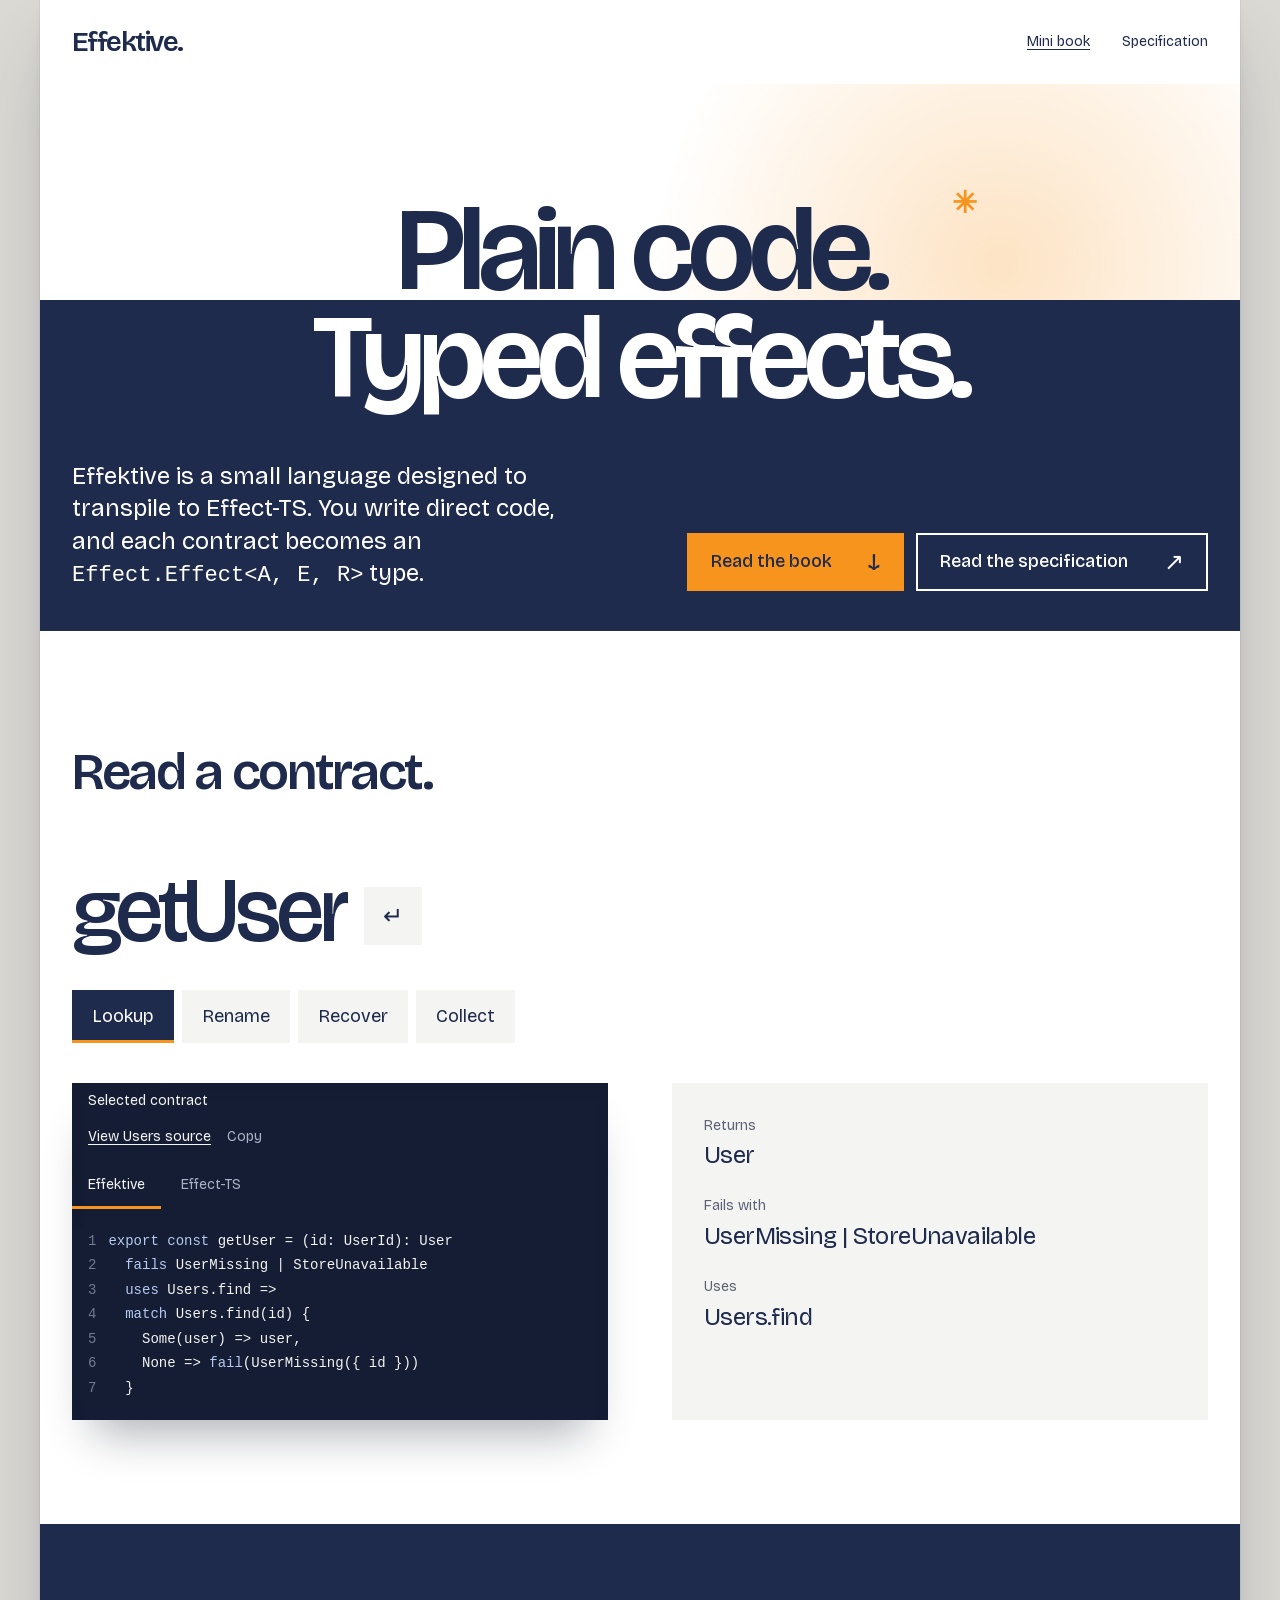
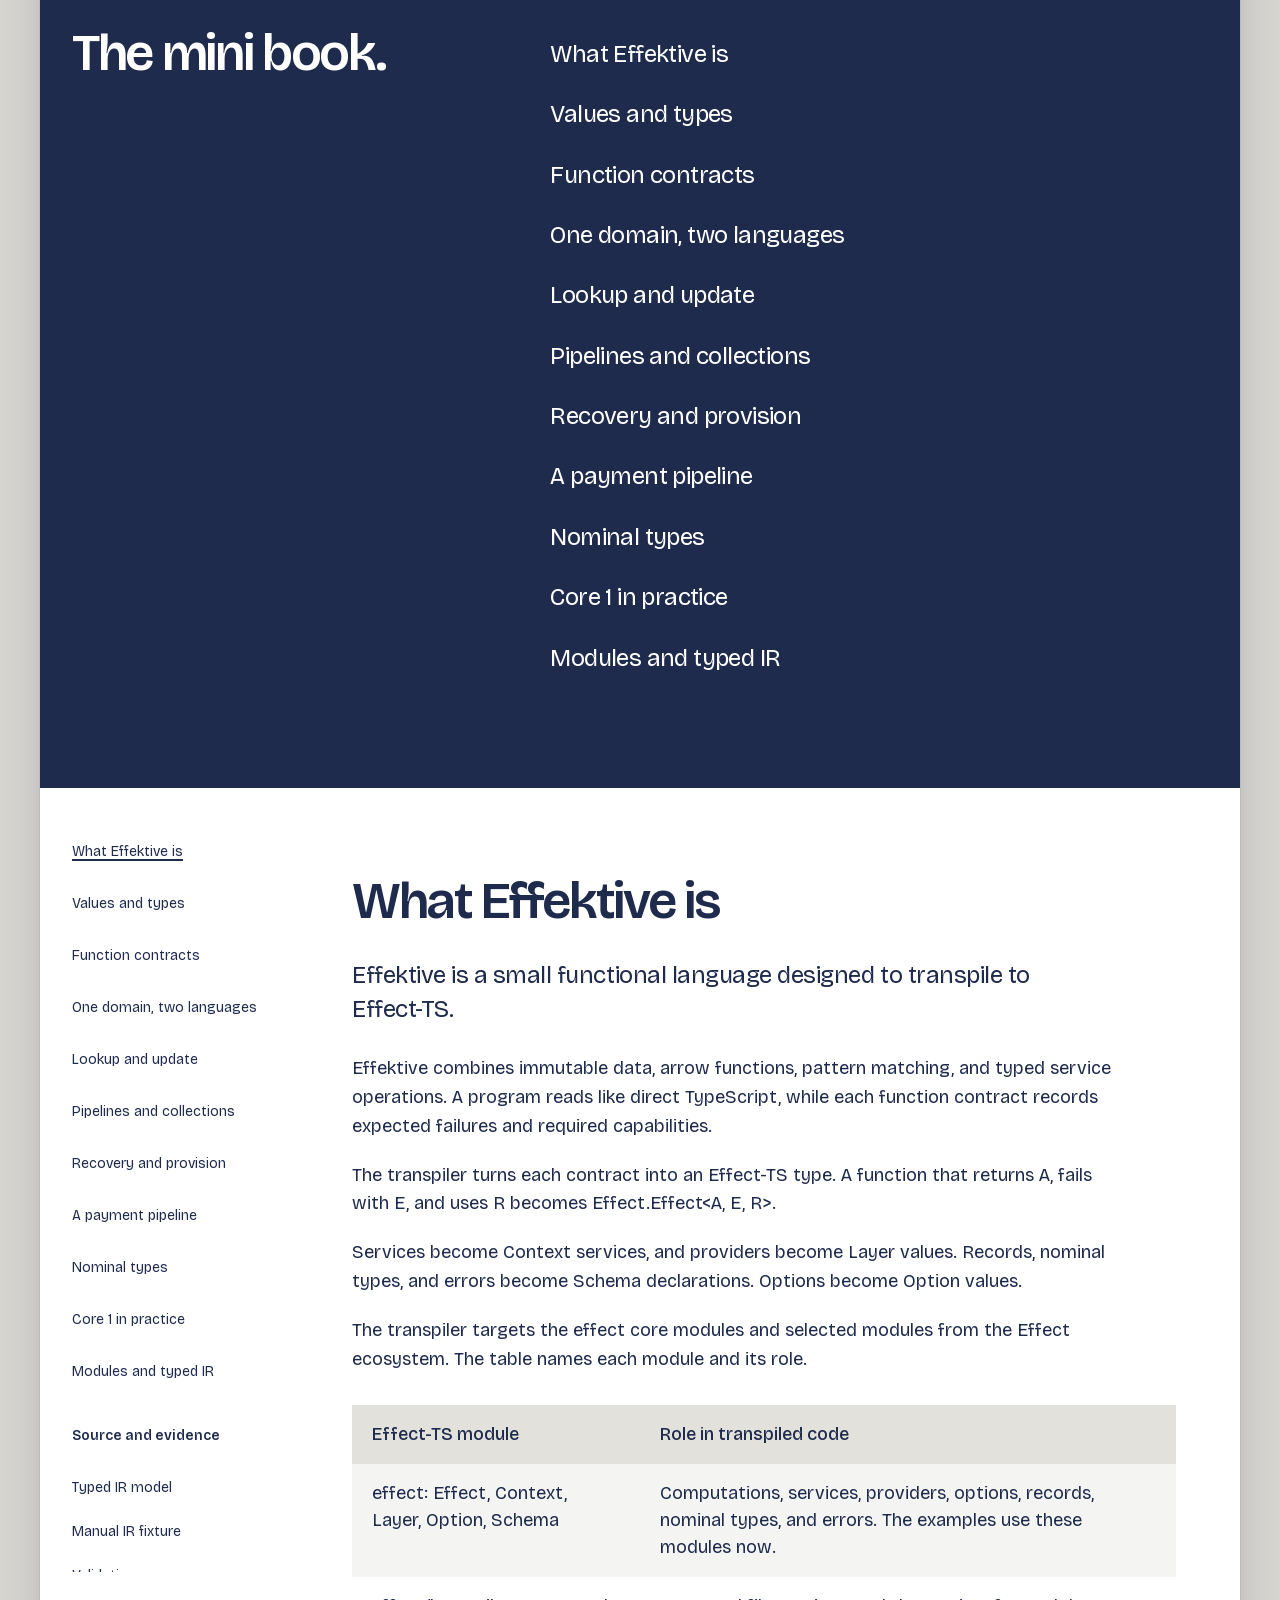
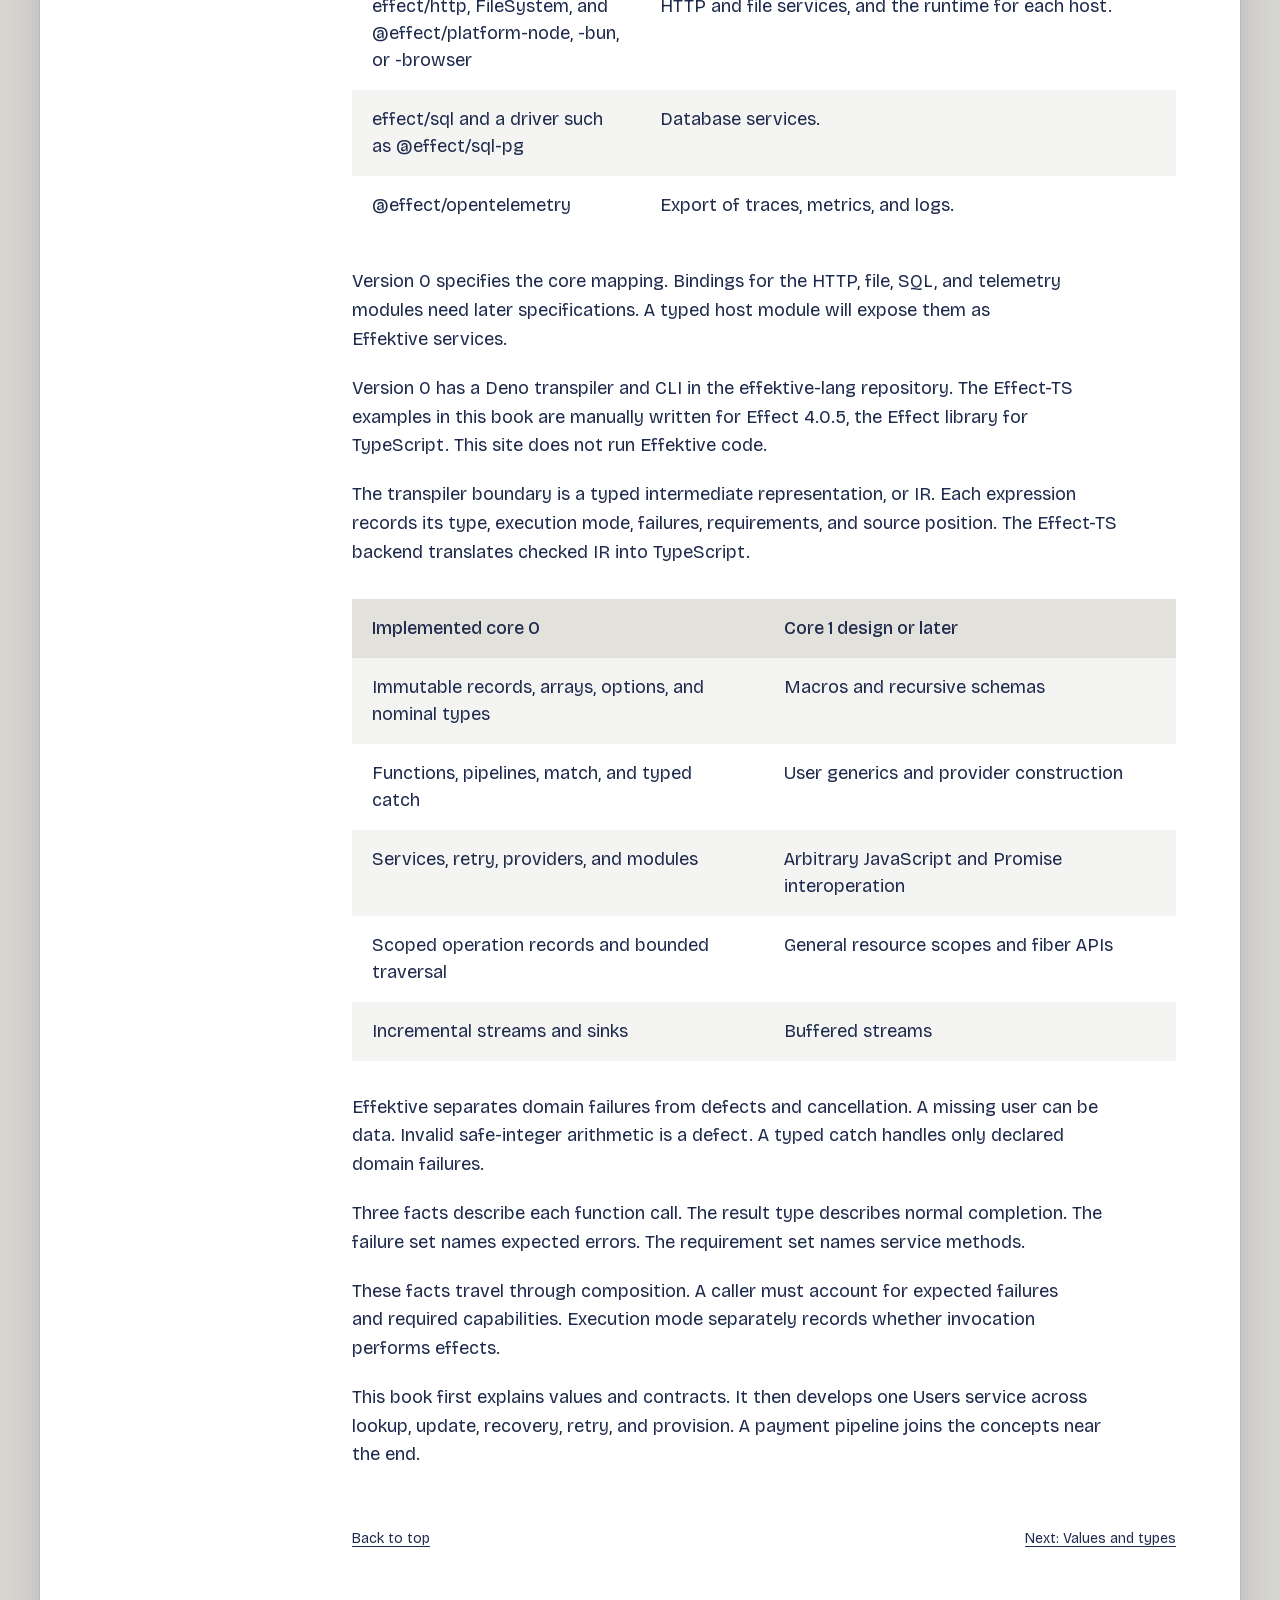
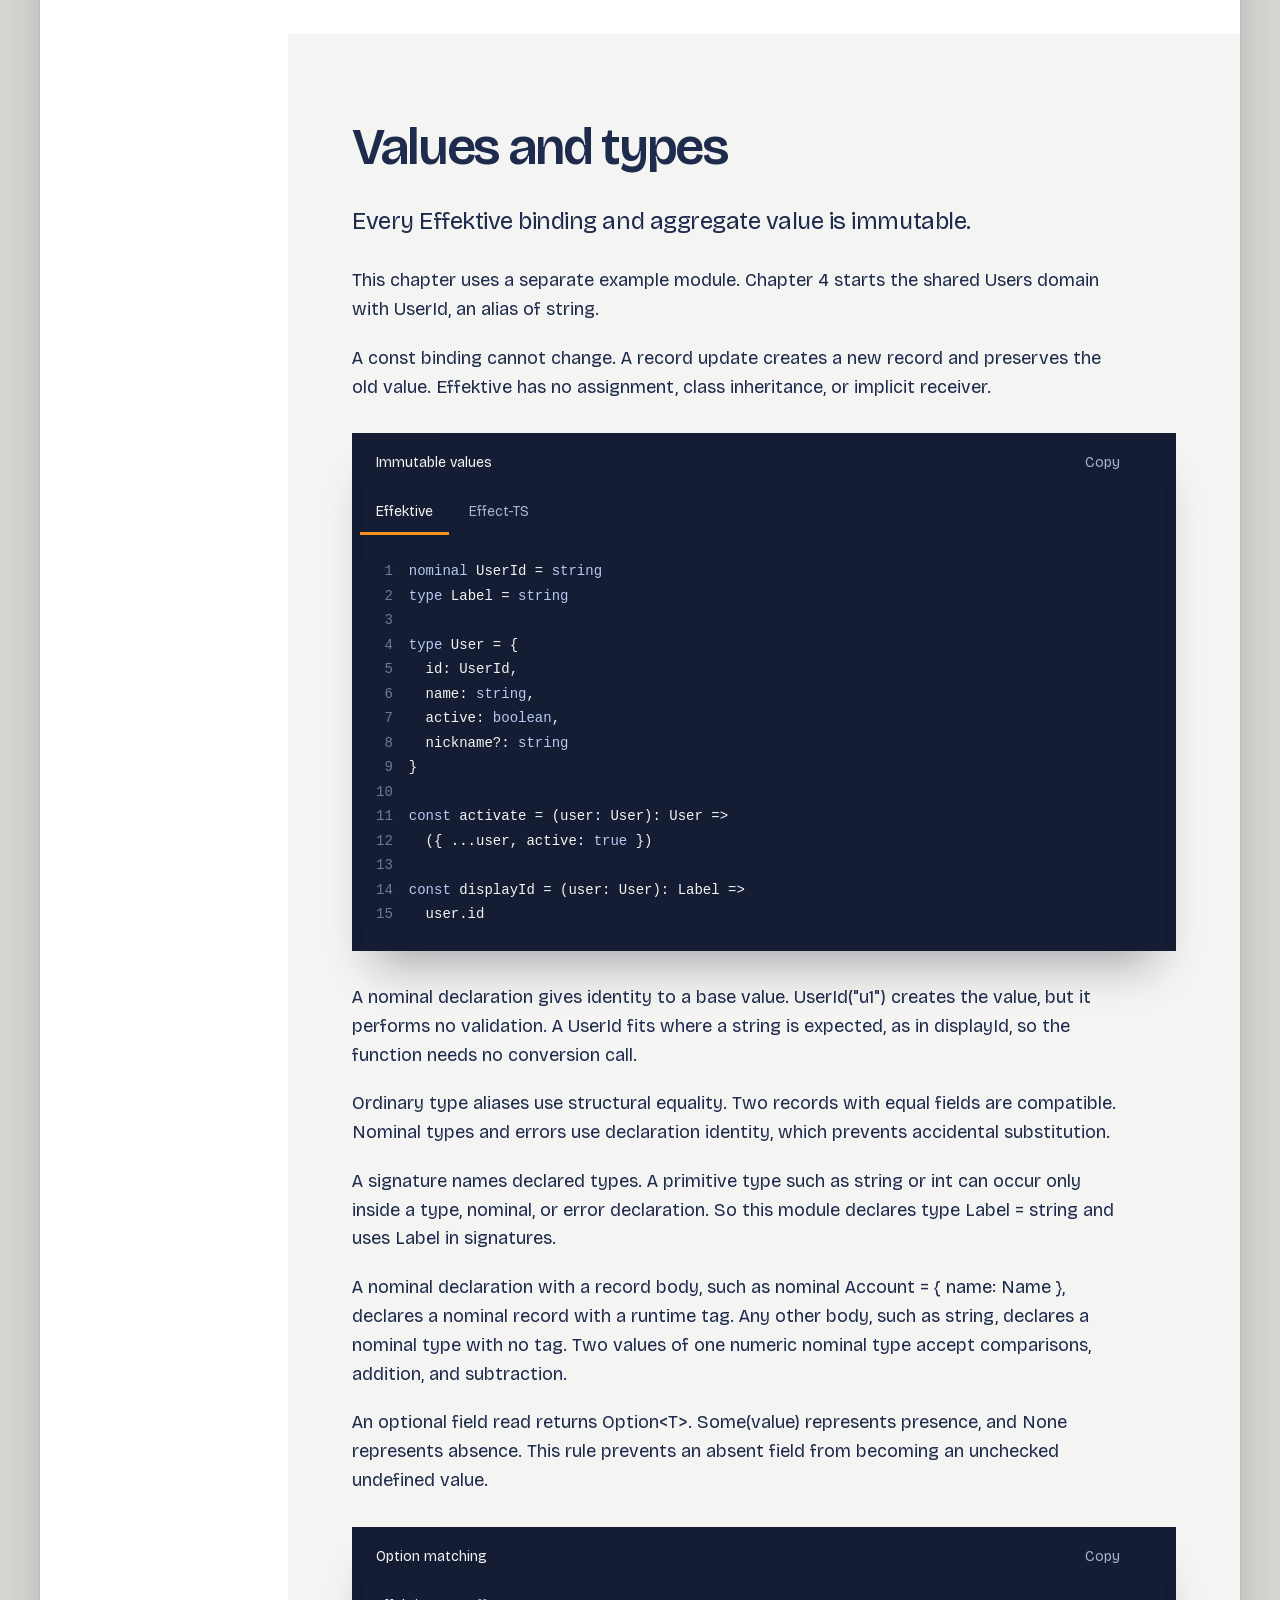
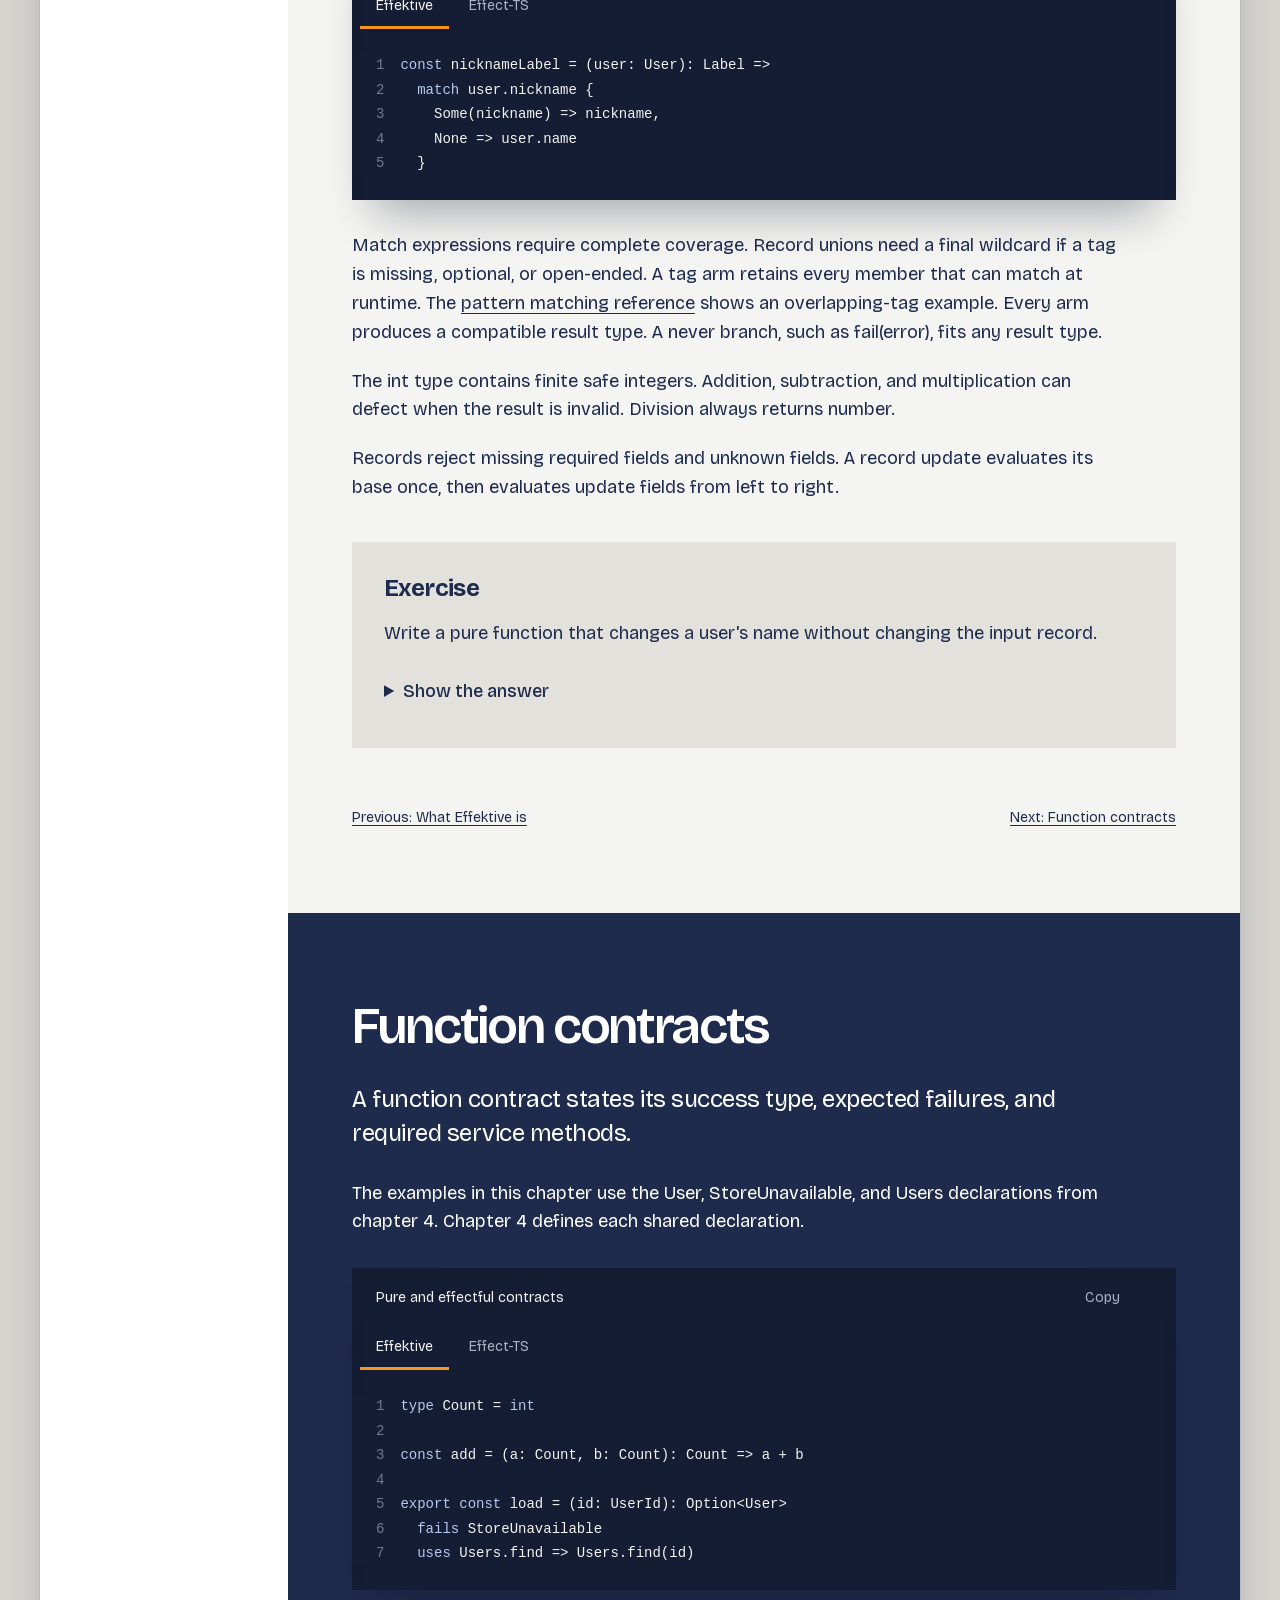
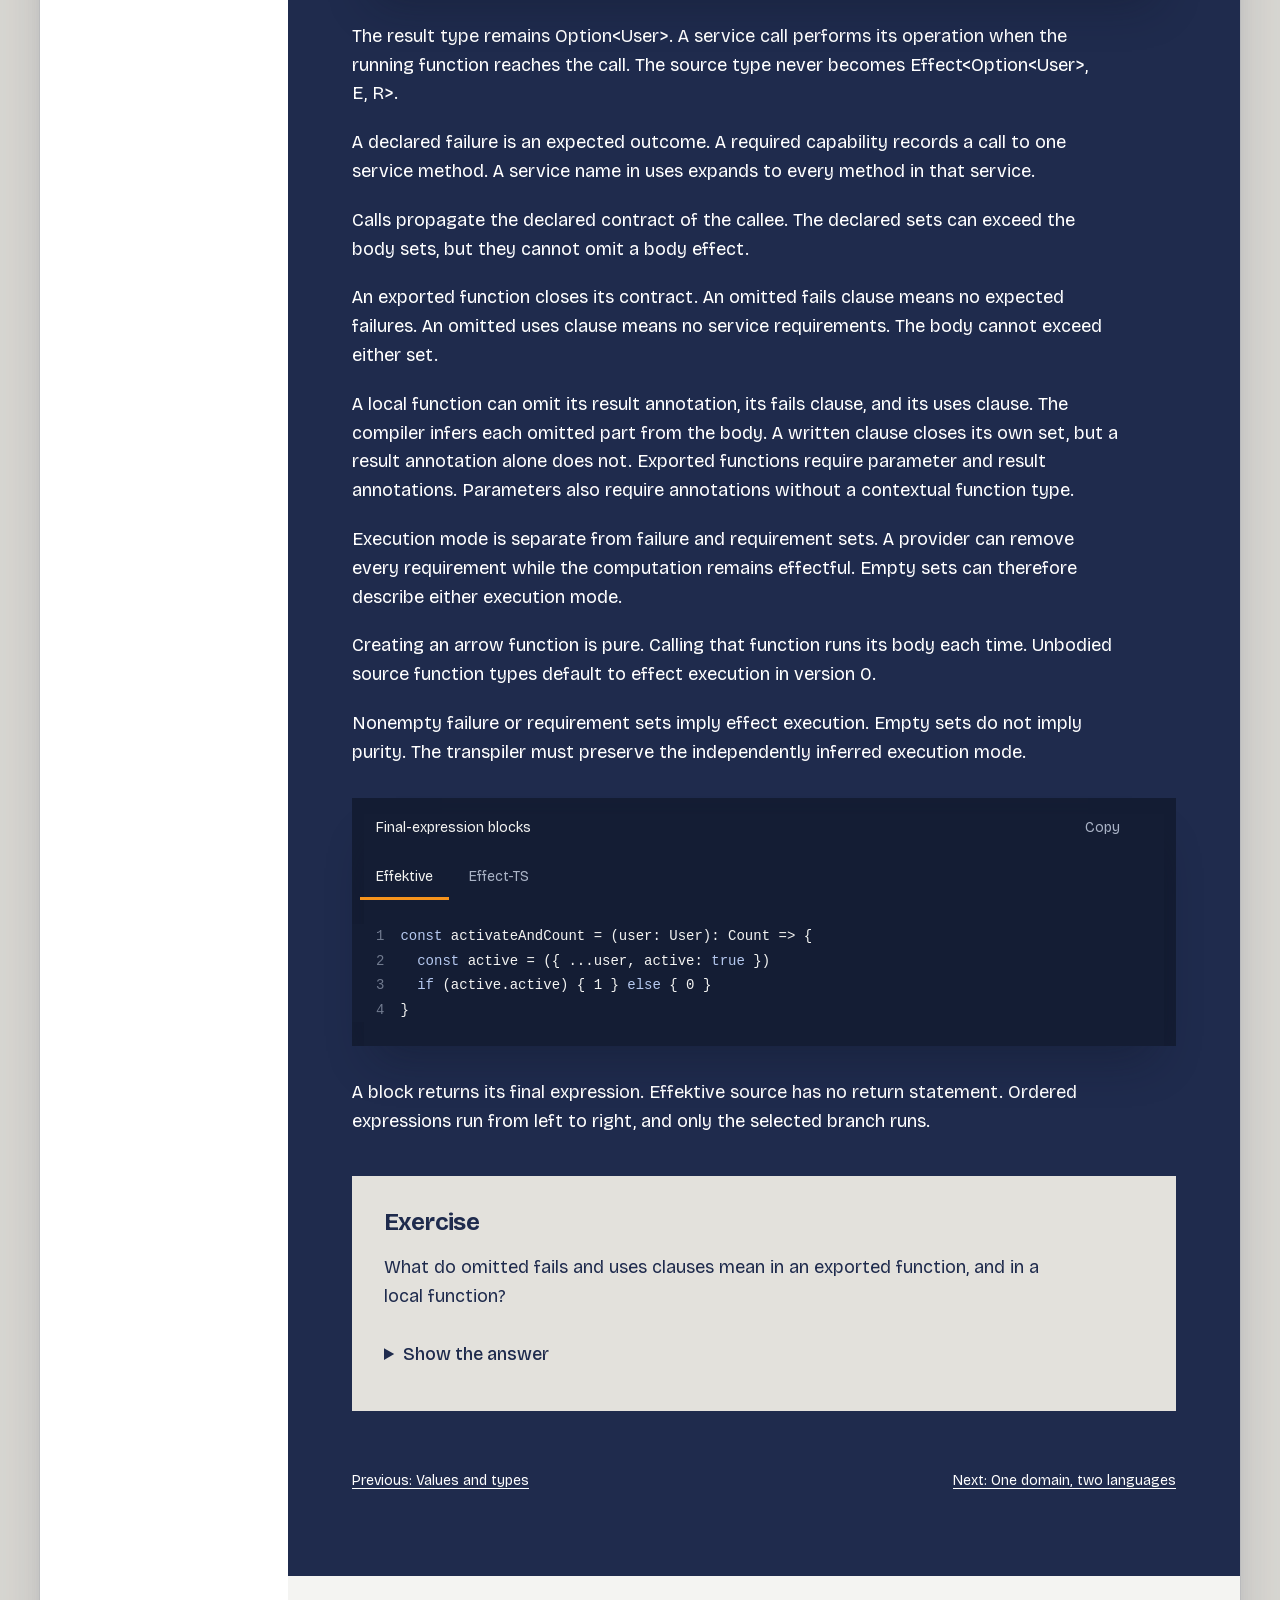
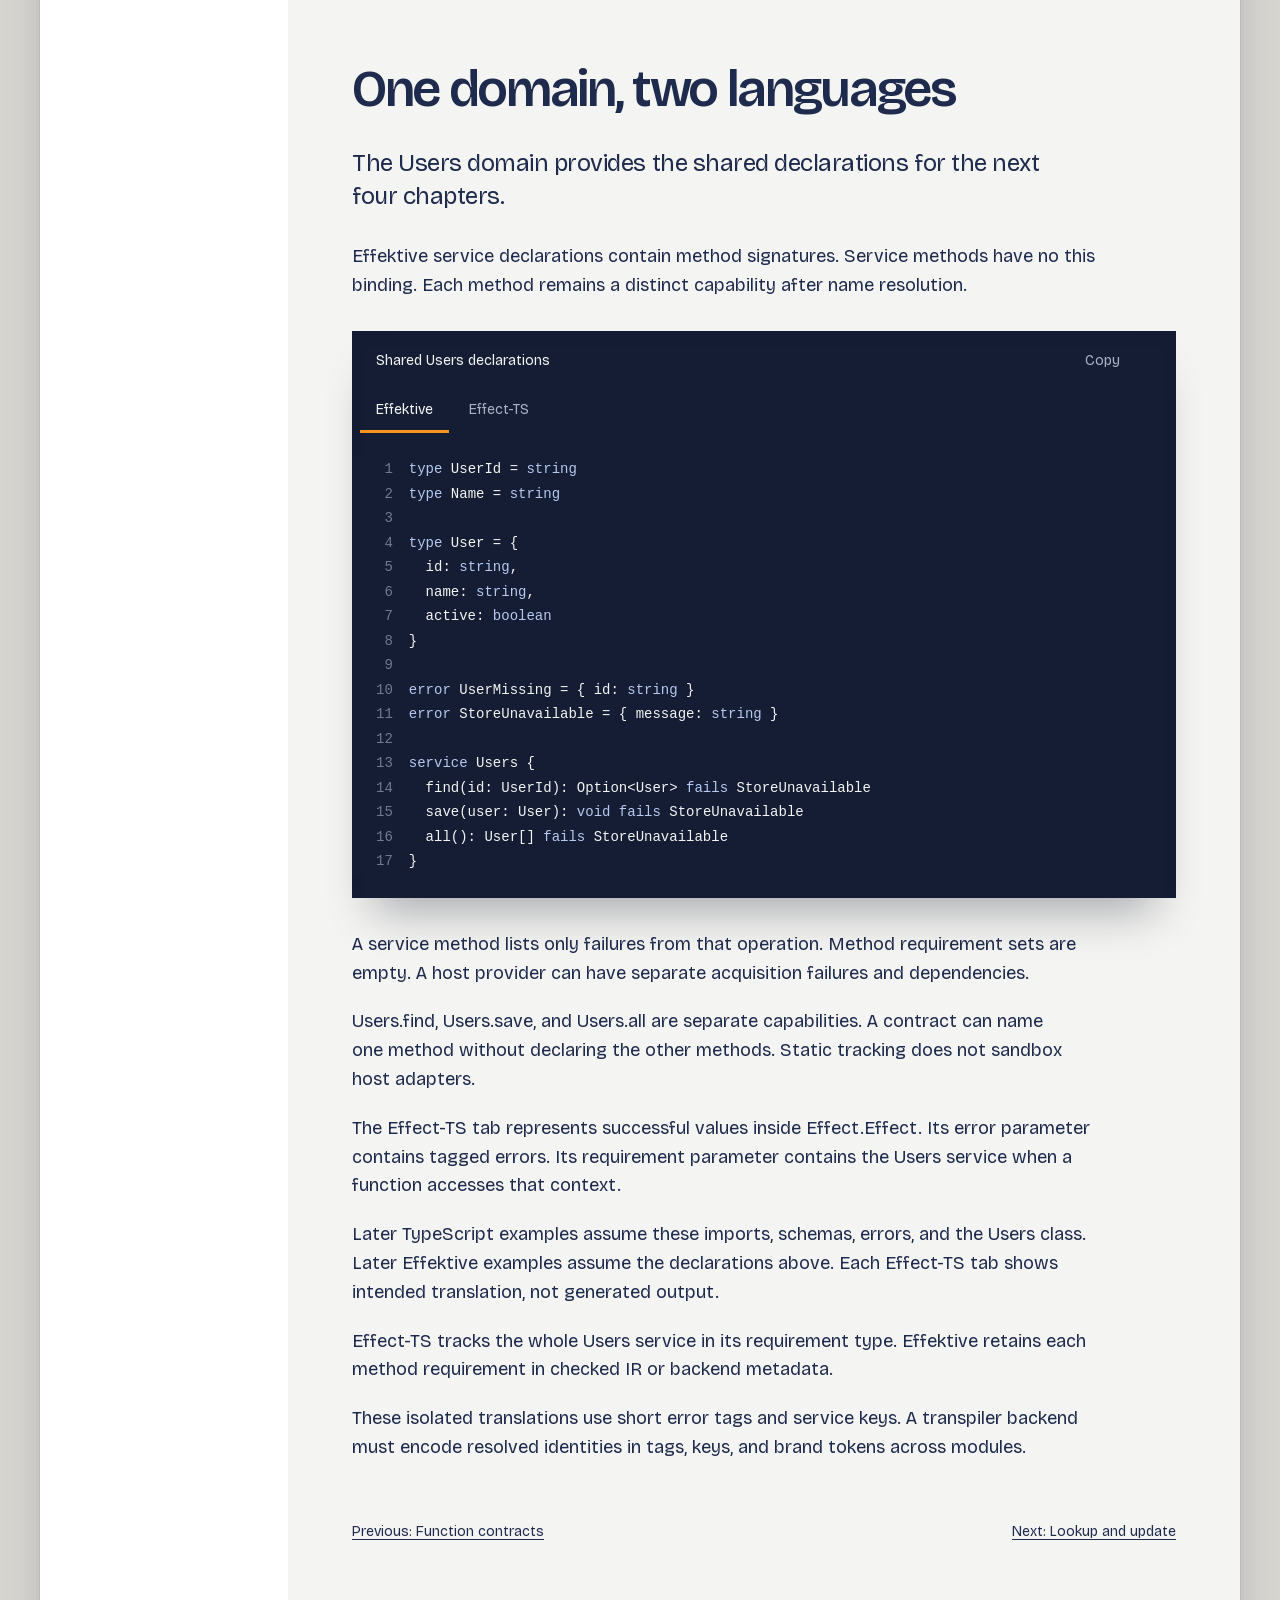
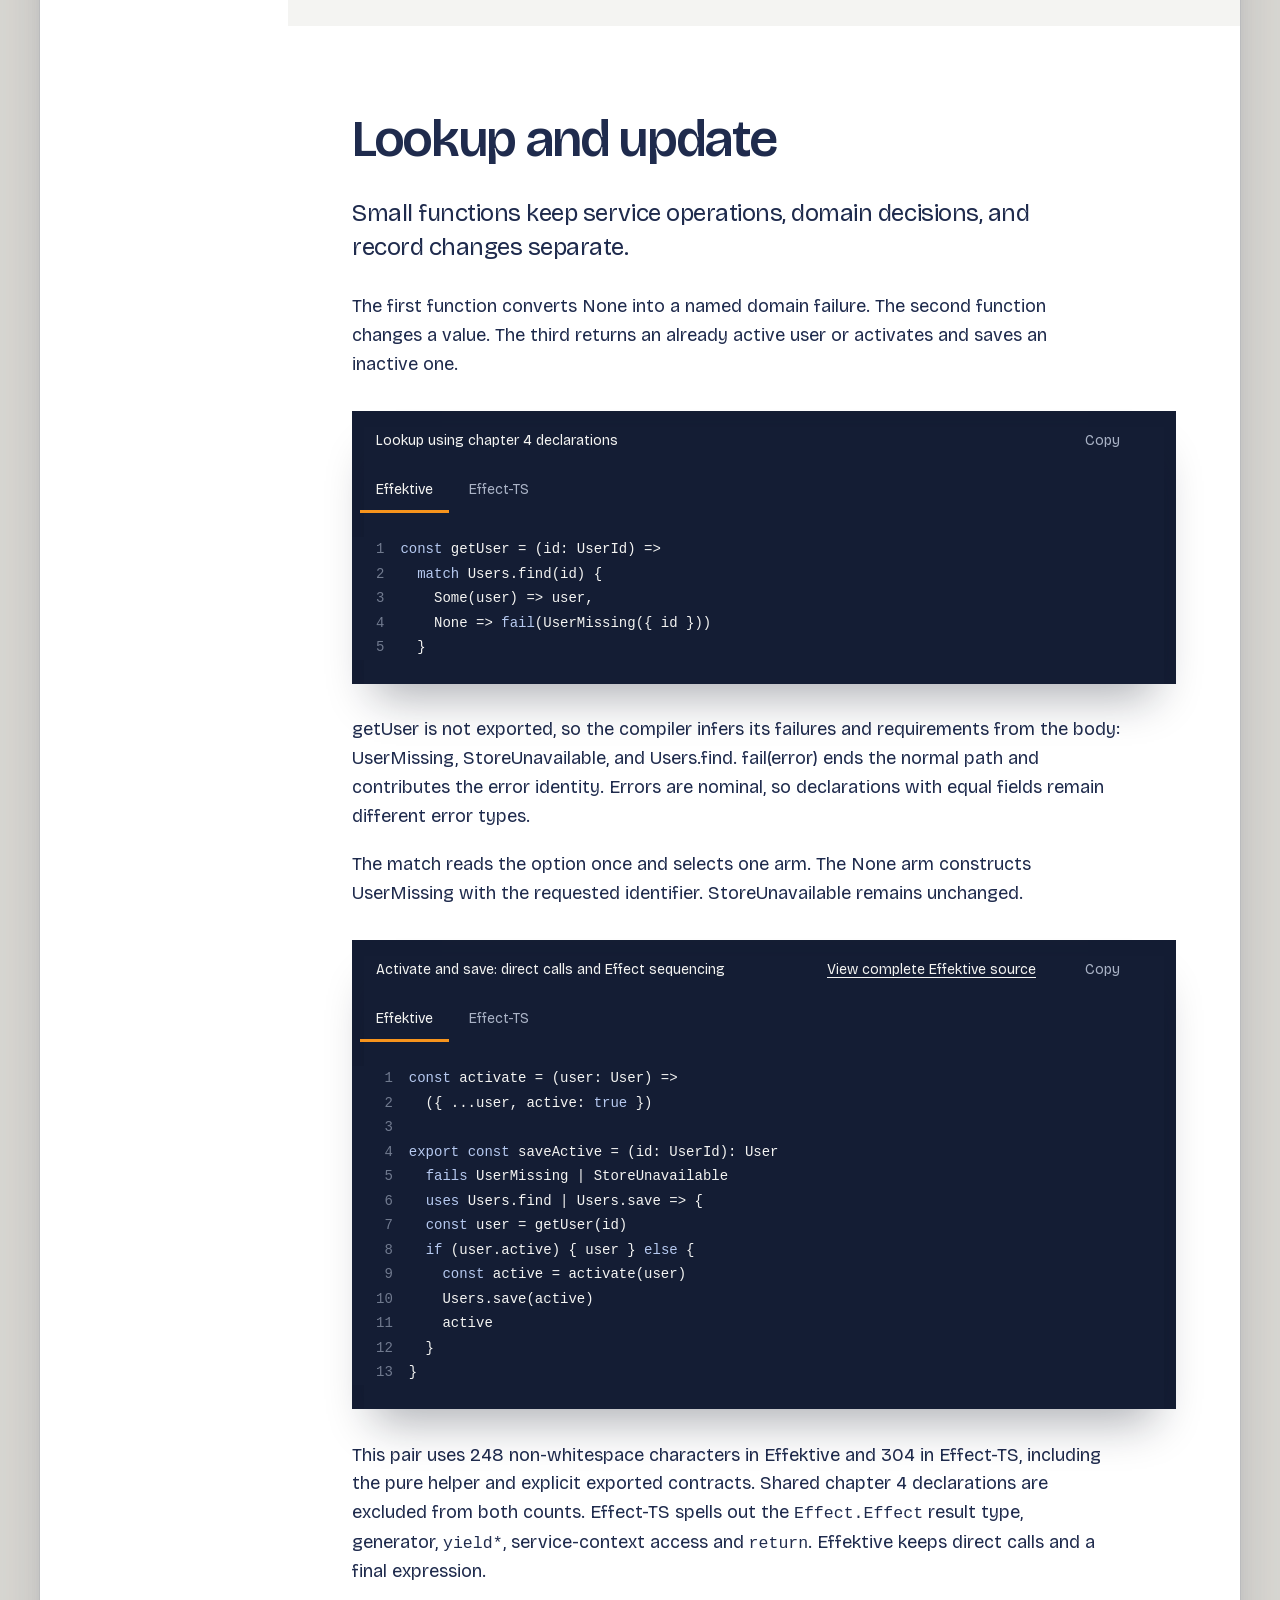
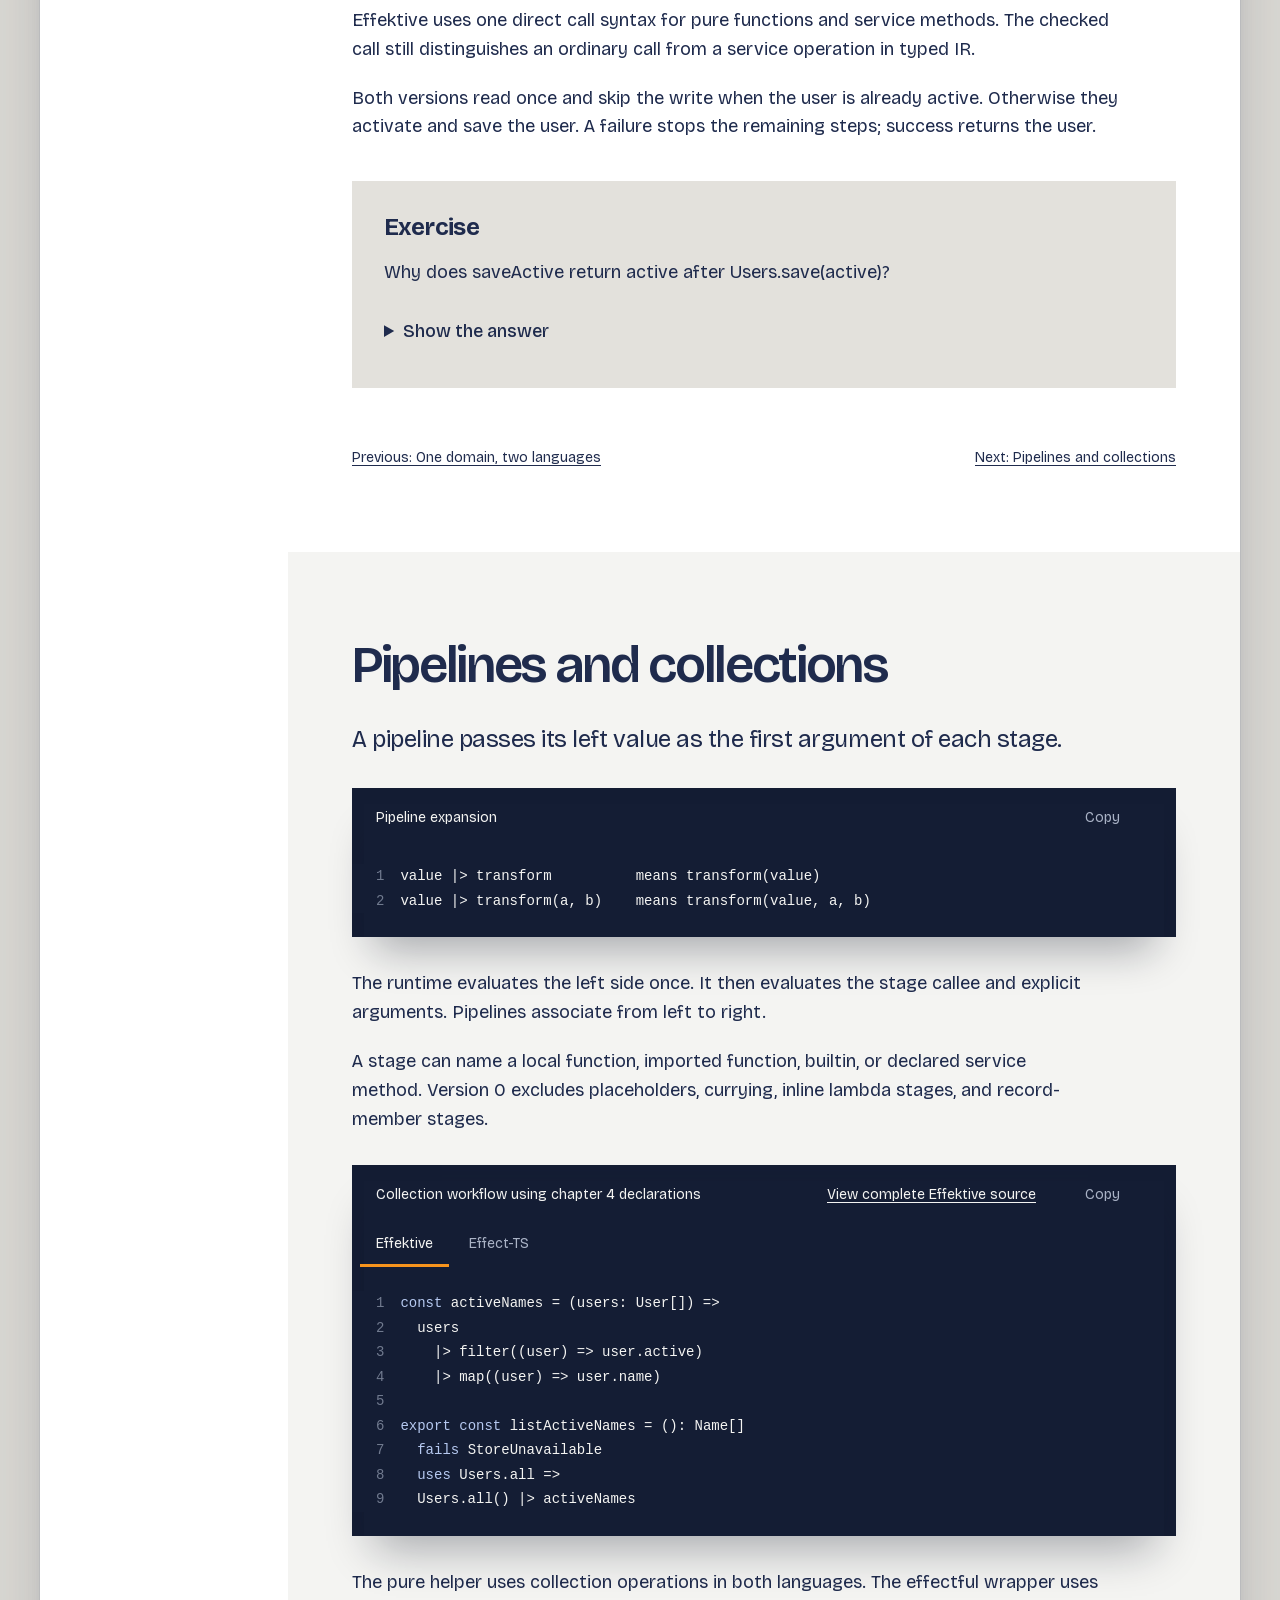
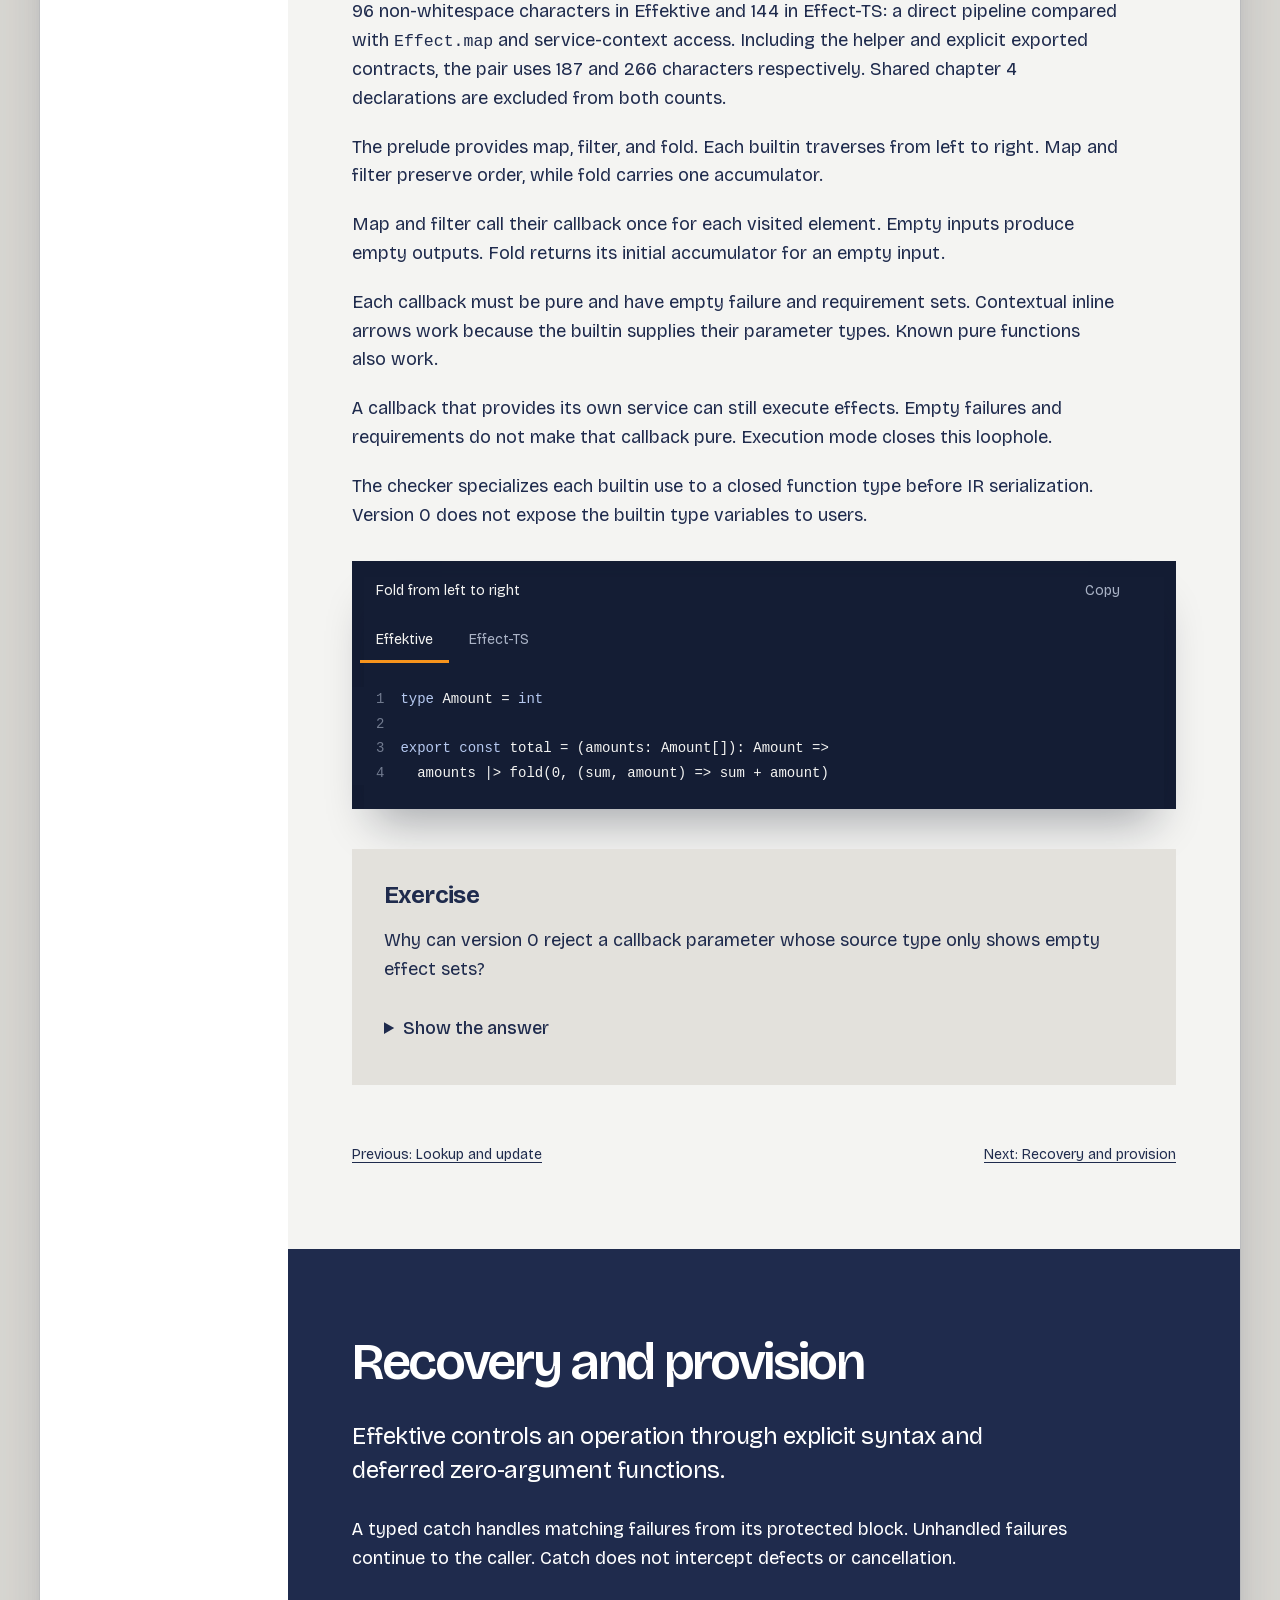
==== commit c1605391: "Match the site to the terse source rules of the compiler The compiler now infers omitted fails and u" ====
--- a/public/index.html
+++ b/public/index.html
@@ -1,5 +1,5 @@
 <!doctype html>
-<html lang="en"><head><meta charset="utf-8"><meta name="viewport" content="width=device-width, initial-scale=1"><meta name="description" content="Effektive is a small language designed to transpile to Effect-TS. Eleven chapters pair Effektive source with its intended Effect-TS output."><title>Effektive - Mini book</title><link rel="canonical" href="https://effektive.timok.deno.net/"><meta property="og:site_name" content="Effektive"><meta property="og:type" content="website"><meta property="og:title" content="Effektive - Mini book"><meta property="og:description" content="Effektive is a small language designed to transpile to Effect-TS. Eleven chapters pair Effektive source with its intended Effect-TS output."><meta property="og:url" content="https://effektive.timok.deno.net/"><meta property="og:image:width" content="1200"><meta property="og:image:height" content="630"><meta property="og:image:alt" content="Effektive. Plain code. Typed effects. A small language designed to transpile to Effect-TS."><meta property="og:image" content="https://effektive.timok.deno.net/og-image.png"><meta name="twitter:card" content="summary_large_image"><meta name="twitter:title" content="Effektive - Mini book"><meta name="twitter:description" content="Effektive is a small language designed to transpile to Effect-TS. Eleven chapters pair Effektive source with its intended Effect-TS output."><meta name="twitter:image" content="https://effektive.timok.deno.net/og-image.png"><meta name="twitter:image:alt" content="Effektive. Plain code. Typed effects. A small language designed to transpile to Effect-TS."><script type="application/ld+json">{"@context":"https://schema.org","@graph":[{"@type":"WebSite","@id":"https://effektive.timok.deno.net/#website","name":"Effektive","url":"https://effektive.timok.deno.net/","description":"Effektive is a small language designed to transpile to Effect-TS. Eleven chapters pair Effektive source with its intended Effect-TS output.","inLanguage":"en"},{"@type":"TechArticle","@id":"https://effektive.timok.deno.net/#book","headline":"Effektive mini book","name":"Effektive - Mini book","description":"Effektive is a small language designed to transpile to Effect-TS. Eleven chapters pair Effektive source with its intended Effect-TS output.","url":"https://effektive.timok.deno.net/","image":"https://effektive.timok.deno.net/og-image.png","inLanguage":"en","isPartOf":{"@id":"https://effektive.timok.deno.net/#website"}}]}</script><link rel="icon" href="data:,"><link rel="stylesheet" href="site.css?v=0.6.6"><script src="site.js?v=0.6.6" defer></script></head>
+<html lang="en"><head><meta charset="utf-8"><meta name="viewport" content="width=device-width, initial-scale=1"><meta name="description" content="Effektive is a small language designed to transpile to Effect-TS. Eleven chapters pair Effektive source with its intended Effect-TS output."><title>Effektive - Mini book</title><link rel="canonical" href="https://effektive.timok.deno.net/"><meta property="og:site_name" content="Effektive"><meta property="og:type" content="website"><meta property="og:title" content="Effektive - Mini book"><meta property="og:description" content="Effektive is a small language designed to transpile to Effect-TS. Eleven chapters pair Effektive source with its intended Effect-TS output."><meta property="og:url" content="https://effektive.timok.deno.net/"><meta property="og:image:width" content="1200"><meta property="og:image:height" content="630"><meta property="og:image:alt" content="Effektive. Plain code. Typed effects. A small language designed to transpile to Effect-TS."><meta property="og:image" content="https://effektive.timok.deno.net/og-image.png"><meta name="twitter:card" content="summary_large_image"><meta name="twitter:title" content="Effektive - Mini book"><meta name="twitter:description" content="Effektive is a small language designed to transpile to Effect-TS. Eleven chapters pair Effektive source with its intended Effect-TS output."><meta name="twitter:image" content="https://effektive.timok.deno.net/og-image.png"><meta name="twitter:image:alt" content="Effektive. Plain code. Typed effects. A small language designed to transpile to Effect-TS."><script type="application/ld+json">{"@context":"https://schema.org","@graph":[{"@type":"WebSite","@id":"https://effektive.timok.deno.net/#website","name":"Effektive","url":"https://effektive.timok.deno.net/","description":"Effektive is a small language designed to transpile to Effect-TS. Eleven chapters pair Effektive source with its intended Effect-TS output.","inLanguage":"en"},{"@type":"TechArticle","@id":"https://effektive.timok.deno.net/#book","headline":"Effektive mini book","name":"Effektive - Mini book","description":"Effektive is a small language designed to transpile to Effect-TS. Eleven chapters pair Effektive source with its intended Effect-TS output.","url":"https://effektive.timok.deno.net/","image":"https://effektive.timok.deno.net/og-image.png","inLanguage":"en","isPartOf":{"@id":"https://effektive.timok.deno.net/#website"}}]}</script><link rel="icon" href="data:,"><link rel="stylesheet" href="site.css?v=0.7.0"><script src="site.js?v=0.7.0" defer></script></head>
 <body id="top" class="book-page"><a class="skip" href="#content">Skip to content</a>
 <header class="topbar"><a class="brand" href="index.html">Effektive<span class="brand-period" aria-hidden="true">.</span></a><nav class="toplinks" aria-label="Documents"><a href="index.html" aria-current="page">Mini book</a><a href="effektive-spec.html">Specification</a></nav></header>
 <main id="site-content"><section class="hero" aria-labelledby="hero-heading"><div class="hero-type"><h1 id="hero-heading"><span>Plain code.</span><span>Typed effects.</span><i class="hero-spark" aria-hidden="true">✳︎</i></h1></div><div class="hero-bottom"><p class="subtitle">Effektive is a small language designed to transpile to Effect-TS. You write direct code, and each contract becomes an <code>Effect.Effect&lt;A, E, R&gt;</code> type.</p><div class="hero-actions"><a class="button primary-action" href="#orientation">Read the book <span aria-hidden="true">↓</span></a><a class="button secondary-action" href="effektive-spec.html">Read the specification <span aria-hidden="true">↗</span></a></div></div></section><section class="showcase" id="contracts-explorer" aria-labelledby="explorer-heading"><h2 id="explorer-heading">Read a contract.</h2><form data-contract-explorer><div class="contract-controls" hidden><label class="visually-hidden" for="contract-function">Function name</label><div class="function-input"><input id="contract-function" name="function" value="getUser" list="function-names" autocomplete="off" spellcheck="false" aria-describedby="contract-message"><button type="submit" aria-label="Show function contract">↵</button></div><datalist id="function-names"><option value="getUser"></option><option value="rename"></option><option value="displayName"></option><option value="activeNames"></option></datalist><div class="function-choices" aria-label="Example functions"><button type="button" data-function="getUser" aria-pressed="true">Lookup</button><button type="button" data-function="rename" aria-pressed="false">Rename</button><button type="button" data-function="displayName" aria-pressed="false">Recover</button><button type="button" data-function="activeNames" aria-pressed="false">Collect</button></div></div><div class="contract-result"><span class="contract-signal" aria-hidden="true"></span><figure class="code contract-source" data-ui data-tabs data-check="explorer-getUser" data-check-requires="users-declarations"><figcaption>Selected contract <a href="effektive-examples/users.eff">View Users source</a></figcaption><div class="code-panel" data-tab="Effektive"><pre id="contract-source" tabindex="0"><code class="language-effektive">export const getUser = (id: UserId): User
@@ -94,13 +94,13 @@
 
 const add = (a: Count, b: Count): Count =&gt; a + b
 
-const load = (id: UserId): Option&lt;User&gt;
+export const load = (id: UserId): Option&lt;User&gt;
   fails StoreUnavailable
   uses Users.find =&gt; Users.find(id)</code></pre></div><div class="code-panel" data-tab="Effect-TS" data-check-id="book-contracts"><pre tabindex="0"><code class="language-typescript">type Count = number
 
 const add = (a: Count, b: Count): Count =&gt; a + b
 
-const load = (id: UserId): Effect.Effect&lt;
+export const load = (id: UserId): Effect.Effect&lt;
   Option.Option&lt;User&gt;,
   StoreUnavailable,
   Users
@@ -108,8 +108,8 @@
 <p>The result type remains Option&lt;User&gt;. A service call performs its operation when the running function reaches the call. The source type never becomes Effect&lt;Option&lt;User&gt;, E, R&gt;.</p>
 <p>A declared failure is an expected outcome. A required capability records a call to one service method. A service name in uses expands to every method in that service.</p>
 <p>Calls propagate the declared contract of the callee. The declared sets can exceed the body sets, but they cannot omit a body effect.</p>
-<p>A result annotation closes the contract. An omitted fails clause means no expected failures. An omitted uses clause means no service requirements. The body cannot exceed either set.</p>
-<p>Local functions can omit result annotations and infer their result and effects. Exported functions require parameter and result annotations. Parameters also require annotations without a contextual function type.</p>
+<p>An exported function closes its contract. An omitted fails clause means no expected failures. An omitted uses clause means no service requirements. The body cannot exceed either set.</p>
+<p>A local function can omit its result annotation, its fails clause, and its uses clause. The compiler infers each omitted part from the body. A written clause closes its own set, but a result annotation alone does not. Exported functions require parameter and result annotations. Parameters also require annotations without a contextual function type.</p>
 <p>Execution mode is separate from failure and requirement sets. A provider can remove every requirement while the computation remains effectful. Empty sets can therefore describe either execution mode.</p>
 <p>Creating an arrow function is pure. Calling that function runs its body each time. Unbodied source function types default to effect execution in version 0.</p>
 <p>Nonempty failure or requirement sets imply effect execution. Empty sets do not imply purity. The transpiler must preserve the independently inferred execution mode.</p>
@@ -121,7 +121,7 @@
   return active.active ? 1 : 0
 }</code></pre></div></figure>
 <p>A block returns its final expression. Effektive source has no return statement. Ordered expressions run from left to right, and only the selected branch runs.</p>
-<aside class="exercise"><h3>Exercise</h3><p>What do omitted fails and uses clauses mean when a function has a result annotation?</p><details><summary>Show the answer</summary><p>Both sets are empty. The body must handle failures and provide requirements before the function boundary.</p></details></aside><nav class="section-nav" aria-label="Navigation for section 3"><a href="#values">Previous: Values and types</a><a href="#users-foundation">Next: One domain, two languages</a></nav></section><section class="section" id="users-foundation" aria-labelledby="heading-users-foundation"><h2 id="heading-users-foundation">One domain, two languages</h2><p class="lead">The Users domain provides the shared declarations for the next four chapters.</p><p>Effektive service declarations contain method signatures. Service methods have no this binding. Each method remains a distinct capability after name resolution.</p>
+<aside class="exercise"><h3>Exercise</h3><p>What do omitted fails and uses clauses mean in an exported function, and in a local function?</p><details><summary>Show the answer</summary><p>In an exported function, both sets are empty. The body must handle failures and provide requirements before the function boundary. A local function infers both sets from its body.</p></details></aside><nav class="section-nav" aria-label="Navigation for section 3"><a href="#values">Previous: Values and types</a><a href="#users-foundation">Next: One domain, two languages</a></nav></section><section class="section" id="users-foundation" aria-labelledby="heading-users-foundation"><h2 id="heading-users-foundation">One domain, two languages</h2><p class="lead">The Users domain provides the shared declarations for the next four chapters.</p><p>Effektive service declarations contain method signatures. Service methods have no this binding. Each method remains a distinct capability after name resolution.</p>
 <figure data-ui class="code" data-tabs data-check="users"><figcaption>Shared Users declarations</figcaption><div class="code-panel" data-tab="Effektive"><pre tabindex="0"><code class="language-effektive">type UserId = string
 type Name = string
 
@@ -180,9 +180,7 @@
 <p>Later TypeScript examples assume these imports, schemas, errors, and the Users class. Later Effektive examples assume the declarations above. Each Effect-TS tab shows intended translation, not generated output.</p>
 <p>Effect-TS tracks the whole Users service in its requirement type. Effektive retains each method requirement in checked IR or backend metadata.</p>
 <p>These isolated translations use short error tags and service keys. A transpiler backend must encode resolved identities in tags, keys, and brand tokens across modules.</p><nav class="section-nav" aria-label="Navigation for section 4"><a href="#contracts">Previous: Function contracts</a><a href="#lookup-update">Next: Lookup and update</a></nav></section><section class="section" id="lookup-update" aria-labelledby="heading-lookup-update"><h2 id="heading-lookup-update">Lookup and update</h2><p class="lead">Small functions keep service operations, domain decisions, and record changes separate.</p><p>The first function converts None into a named domain failure. The second function changes a value. The third returns an already active user or activates and saves an inactive one.</p>
-<figure data-ui class="code" data-tabs data-check="users"><figcaption>Lookup using chapter 4 declarations</figcaption><div class="code-panel" data-tab="Effektive"><pre tabindex="0"><code class="language-effektive">const getUser = (id: UserId): User
-  fails UserMissing | StoreUnavailable
-  uses Users.find =&gt;
+<figure data-ui class="code" data-tabs data-check="users"><figcaption>Lookup using chapter 4 declarations</figcaption><div class="code-panel" data-tab="Effektive"><pre tabindex="0"><code class="language-effektive">const getUser = (id: UserId) =&gt;
   match Users.find(id) {
     Some(user) =&gt; user,
     None =&gt; fail(UserMissing({ id }))
@@ -198,9 +196,9 @@
       onSome: (user) =&gt; Effect.succeed(user)
     })
   )</code></pre></div></figure>
-<p>fail(error) ends the normal path and contributes the error identity. Errors are nominal, so declarations with equal fields remain different error types.</p>
+<p>getUser is not exported, so the compiler infers its failures and requirements from the body: UserMissing, StoreUnavailable, and Users.find. fail(error) ends the normal path and contributes the error identity. Errors are nominal, so declarations with equal fields remain different error types.</p>
 <p>The match reads the option once and selects one arm. The None arm constructs UserMissing with the requested identifier. StoreUnavailable remains unchanged.</p>
-<figure data-ui class="code" data-tabs data-check="users"><figcaption>Activate and save: direct calls and Effect sequencing <a href="effektive-examples/activation.eff">View complete Effektive source</a></figcaption><div class="code-panel" data-tab="Effektive"><pre tabindex="0"><code class="language-effektive">const activate = (user: User): User =&gt;
+<figure data-ui class="code" data-tabs data-check="users"><figcaption>Activate and save: direct calls and Effect sequencing <a href="effektive-examples/activation.eff">View complete Effektive source</a></figcaption><div class="code-panel" data-tab="Effektive"><pre tabindex="0"><code class="language-effektive">const activate = (user: User) =&gt;
   ({ ...user, active: true })
 
 export const saveActive = (id: UserId): User
@@ -226,14 +224,14 @@
   yield* Users.use((users) =&gt; users.save(active))
   return active
 })</code></pre></div></figure>
-<p>This pair uses 253 non-whitespace characters in Effektive and 304 in Effect-TS, including the pure helper and explicit exported contracts. Shared chapter 4 declarations are excluded from both counts. Effect-TS spells out the <code>Effect.Effect</code> result type, generator, <code>yield*</code>, service-context access and <code>return</code>. Effektive keeps direct calls and a final expression.</p>
+<p>This pair uses 248 non-whitespace characters in Effektive and 304 in Effect-TS, including the pure helper and explicit exported contracts. Shared chapter 4 declarations are excluded from both counts. Effect-TS spells out the <code>Effect.Effect</code> result type, generator, <code>yield*</code>, service-context access and <code>return</code>. Effektive keeps direct calls and a final expression.</p>
 <p>Effektive uses one direct call syntax for pure functions and service methods. The checked call still distinguishes an ordinary call from a service operation in typed IR.</p>
 <p>Both versions read once and skip the write when the user is already active. Otherwise they activate and save the user. A failure stops the remaining steps; success returns the user.</p>
 <aside class="exercise"><h3>Exercise</h3><p>Why does saveActive return active after Users.save(active)?</p><details><summary>Show the answer</summary><p>The final value supports later composition. The save operation returns void, which cannot carry the updated user.</p></details></aside><nav class="section-nav" aria-label="Navigation for section 5"><a href="#users-foundation">Previous: One domain, two languages</a><a href="#pipelines-collections">Next: Pipelines and collections</a></nav></section><section class="section" id="pipelines-collections" aria-labelledby="heading-pipelines-collections"><h2 id="heading-pipelines-collections">Pipelines and collections</h2><p class="lead">A pipeline passes its left value as the first argument of each stage.</p><figure data-ui class="code neutral"><figcaption>Pipeline expansion</figcaption><pre tabindex="0"><code class="language-text">value |&gt; transform          means transform(value)
 value |&gt; transform(a, b)    means transform(value, a, b)</code></pre></figure>
 <p>The runtime evaluates the left side once. It then evaluates the stage callee and explicit arguments. Pipelines associate from left to right.</p>
 <p>A stage can name a local function, imported function, builtin, or declared service method. Version 0 excludes placeholders, currying, inline lambda stages, and record-member stages.</p>
-<figure data-ui class="code" data-tabs data-check="users"><figcaption>Collection workflow using chapter 4 declarations <a href="effektive-examples/active-names.eff">View complete Effektive source</a></figcaption><div class="code-panel" data-tab="Effektive"><pre tabindex="0"><code class="language-effektive">const activeNames = (users: User[]): Name[] =&gt;
+<figure data-ui class="code" data-tabs data-check="users"><figcaption>Collection workflow using chapter 4 declarations <a href="effektive-examples/active-names.eff">View complete Effektive source</a></figcaption><div class="code-panel" data-tab="Effektive"><pre tabindex="0"><code class="language-effektive">const activeNames = (users: User[]) =&gt;
   users
     |&gt; filter((user) =&gt; user.active)
     |&gt; map((user) =&gt; user.name)
@@ -254,7 +252,7 @@
   Users.use((users) =&gt; users.all()),
   activeNames
 )</code></pre></div></figure>
-<p>The pure helper uses collection operations in both languages. The effectful wrapper uses 96 non-whitespace characters in Effektive and 144 in Effect-TS: a direct pipeline compared with <code>Effect.map</code> and service-context access. Including the helper and explicit exported contracts, the pair uses 194 and 266 characters respectively. Shared chapter 4 declarations are excluded from both counts.</p>
+<p>The pure helper uses collection operations in both languages. The effectful wrapper uses 96 non-whitespace characters in Effektive and 144 in Effect-TS: a direct pipeline compared with <code>Effect.map</code> and service-context access. Including the helper and explicit exported contracts, the pair uses 187 and 266 characters respectively. Shared chapter 4 declarations are excluded from both counts.</p>
 <p>The prelude provides map, filter, and fold. Each builtin traverses from left to right. Map and filter preserve order, while fold carries one accumulator.</p>
 <p>Map and filter call their callback once for each visited element. Empty inputs produce empty outputs. Fold returns its initial accumulator for an empty input.</p>
 <p>Each callback must be pure and have empty failure and requirement sets. Contextual inline arrows work because the builtin supplies their parameter types. Known pure functions also work.</p>
@@ -344,26 +342,21 @@
   charge(amount: Cents): ChargeId fails PaymentDeclined
 }
 
-const findOrder = (id: OrderId): Order
-  fails OrderNotFound
-  uses Orders.find =&gt;
+const findOrder = (id: OrderId) =&gt;
   match Orders.find(id) {
     Some(order) =&gt; order,
     None =&gt; fail(OrderNotFound({ id }))
   }
 
-const chargeOrder = (order: Order): Order
-  fails PaymentDeclined
-  uses Payments.charge =&gt; {
+const chargeOrder = (order: Order) =&gt; {
   retry(() =&gt; Payments.charge(order.totalCents), { times: 2 })
   order
 }
 
-const markPaid = (order: Order): Order =&gt;
+const markPaid = (order: Order) =&gt;
   ({ ...order, status: &quot;paid&quot; })
 
-const saveOrder = (order: Order): Order
-  uses Orders.save =&gt; {
+const saveOrder = (order: Order) =&gt; {
   Orders.save(order)
   order
 }
@@ -468,7 +461,7 @@
 <p>The charge service can repeat an external action. The application author must decide whether the provider makes repeated charges safe, such as through idempotency.</p>
 <p>The Effect-TS tab uses a schema to check safe integers at a boundary. Effektive separately requires its checker and runtime to preserve int arithmetic rules.</p>
 <p>The Effect-TS tab uses Effect.gen for ordered operations. Effektive keeps the same order through final-expression blocks and pipeline stages. The source contract presents plain Order as its success type.</p>
-<aside class="exercise"><h3>Exercise</h3><p>Which pay stage is pure, and how does that fact affect its contract?</p><details><summary>Show the answer</summary><p>markPaid is pure. Its contract has no fails or uses clauses, and it returns a new Order value.</p></details></aside><nav class="section-nav" aria-label="Navigation for section 8"><a href="#control">Previous: Recovery and provision</a><a href="#nominal-types">Next: Nominal types</a></nav></section><section class="section" id="nominal-types" aria-labelledby="heading-nominal-types"><h2 id="heading-nominal-types">Nominal types</h2><p class="lead">A nominal declaration gives a type its own identity, so two types with the same body stay different types.</p>
+<aside class="exercise"><h3>Exercise</h3><p>Which pay stage is pure, and how does that fact affect its contract?</p><details><summary>Show the answer</summary><p>markPaid is pure. The compiler infers empty failure and requirement sets for it, and it returns a new Order value.</p></details></aside><nav class="section-nav" aria-label="Navigation for section 8"><a href="#control">Previous: Recovery and provision</a><a href="#nominal-types">Next: Nominal types</a></nav></section><section class="section" id="nominal-types" aria-labelledby="heading-nominal-types"><h2 id="heading-nominal-types">Nominal types</h2><p class="lead">A nominal declaration gives a type its own identity, so two types with the same body stay different types.</p>
 <figure data-ui class="code" data-tabs data-check="book-nominal-states"><figcaption>Order states as nominal records</figcaption><div class="code-panel" data-tab="Effektive"><pre tabindex="0"><code class="language-effektive">nominal OrderId = string
 nominal Cents = int
 type Text = string
@@ -570,7 +563,7 @@
 nominal Sum = { parts: Rule[] }
 type Rule = Fixed | Times | Capped | Sum
 
-const min = (left: Cents, right: Cents): Cents =&gt;
+const min = (left: Cents, right: Cents) =&gt;
   if (left &lt; right) { left } else { right }
 
 const price = (rule: Rule, base: Cents): Cents =&gt;
@@ -694,7 +687,7 @@
   schemaOptionalTransform(
     optional,
     optional,
-    (value: Option&lt;Int&gt;): Option&lt;Int&gt; uses Read.next =&gt;
+    (value: Option&lt;Int&gt;): Option&lt;Int&gt; =&gt;
       match value {
         Some(score) =&gt; Some(Read.next(score)),
         None =&gt; None
@@ -705,7 +698,7 @@
   schemaStruct({ score: shiftedField })
 const defaulted: Schema&lt;Required, Optional, Defaults.make&gt; =
   schemaStruct({
-    score: schemaDefaultKey(integer, (): Int uses Defaults.make =&gt; Defaults.make())
+    score: schemaDefaultKey(integer, (): Int =&gt; Defaults.make())
   })
 
 export const readShifted = (input: unknown): Optional fails SchemaError uses Read.next =&gt;
@@ -796,7 +789,7 @@
   schemaTransform(
     name,
     name,
-    (value: Name): Name fails SchemaIssue uses Validation.accept =&gt; Validation.accept(value),
+    (value: Name): Name =&gt; Validation.accept(value),
     (value: Name): Option&lt;Name&gt; =&gt; Some(value)
   )
 export const fallbackName: Schema&lt;Name, Name, Validation.accept&gt; =
@@ -918,8 +911,8 @@
 const integer: Schema&lt;Int&gt; = schema()
 const wireScore: Schema&lt;Int, Text, Wire.parse, Wire.print&gt; = schemaTransform(
   wireText, integer,
-  (value: Text): Int fails SchemaIssue uses Wire.parse =&gt; Wire.parse(value),
-  (value: Int): Text fails SchemaIssue uses Wire.print =&gt; Wire.print(value)
+  (value: Text): Int =&gt; Wire.parse(value),
+  (value: Int): Text =&gt; Wire.print(value)
 )
 export const encodedDefault: Schema&lt;RequiredScore, WireRecord, Wire.parse, Wire.print&gt; =
   schemaStruct({ score: schemaDefaultKey(wireScore,
@@ -1083,8 +1076,8 @@
 const wireText: Schema&lt;Text&gt; = schema()
 const wireScore: Schema&lt;Int, Text, Wire.parse, Wire.print&gt; = schemaTransform(
   wireText, integer,
-  (value: Text): Int fails SchemaIssue uses Wire.parse =&gt; Wire.parse(value),
-  (value: Int): Text fails SchemaIssue uses Wire.print =&gt; Wire.print(value)
+  (value: Text): Int =&gt; Wire.parse(value),
+  (value: Int): Text =&gt; Wire.print(value)
 )
 export const wireTree: Schema&lt;Tree, WireTree, Wire.parse, Wire.print, TreeInput&gt; = schemaRecursive(
   (self: Schema&lt;Tree, WireTree, Wire.parse, Wire.print, TreeInput&gt;): Schema&lt;Tree, WireTree, Wire.parse, Wire.print, TreeInput&gt; =&gt;
